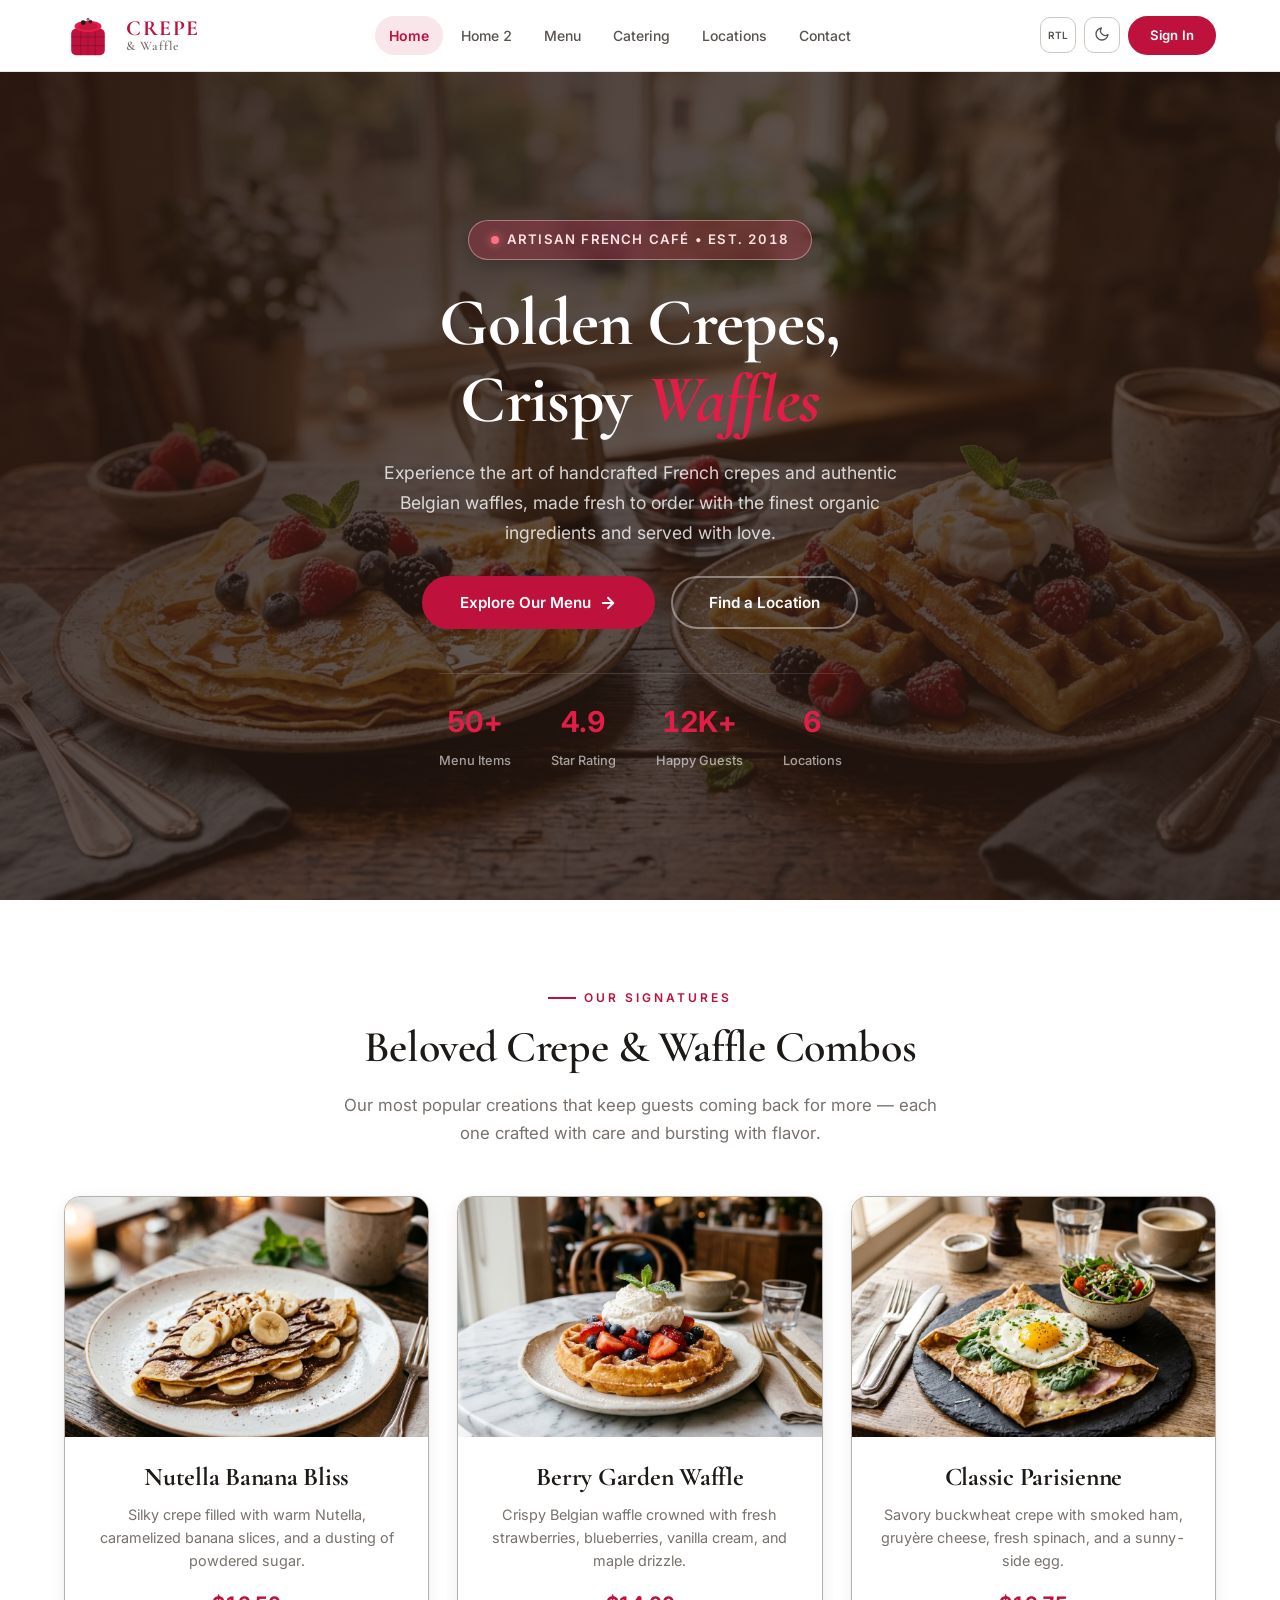
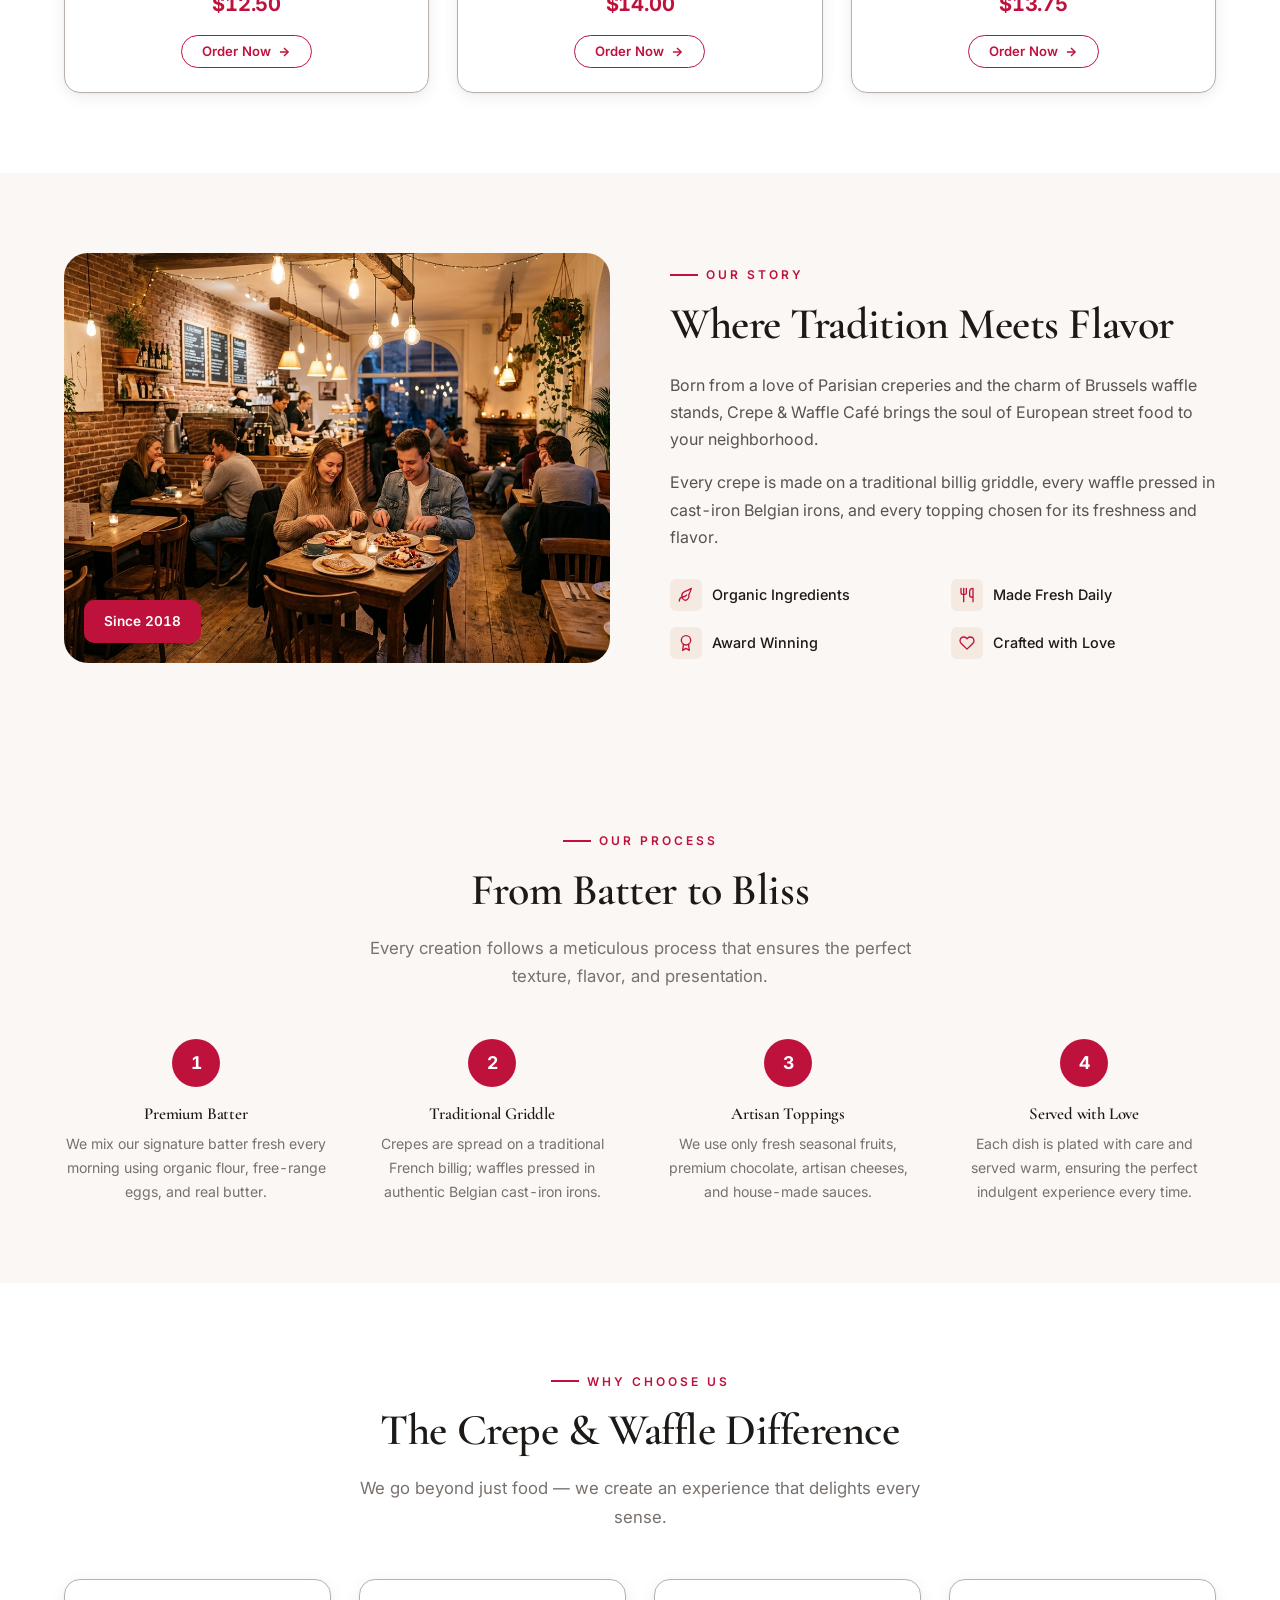
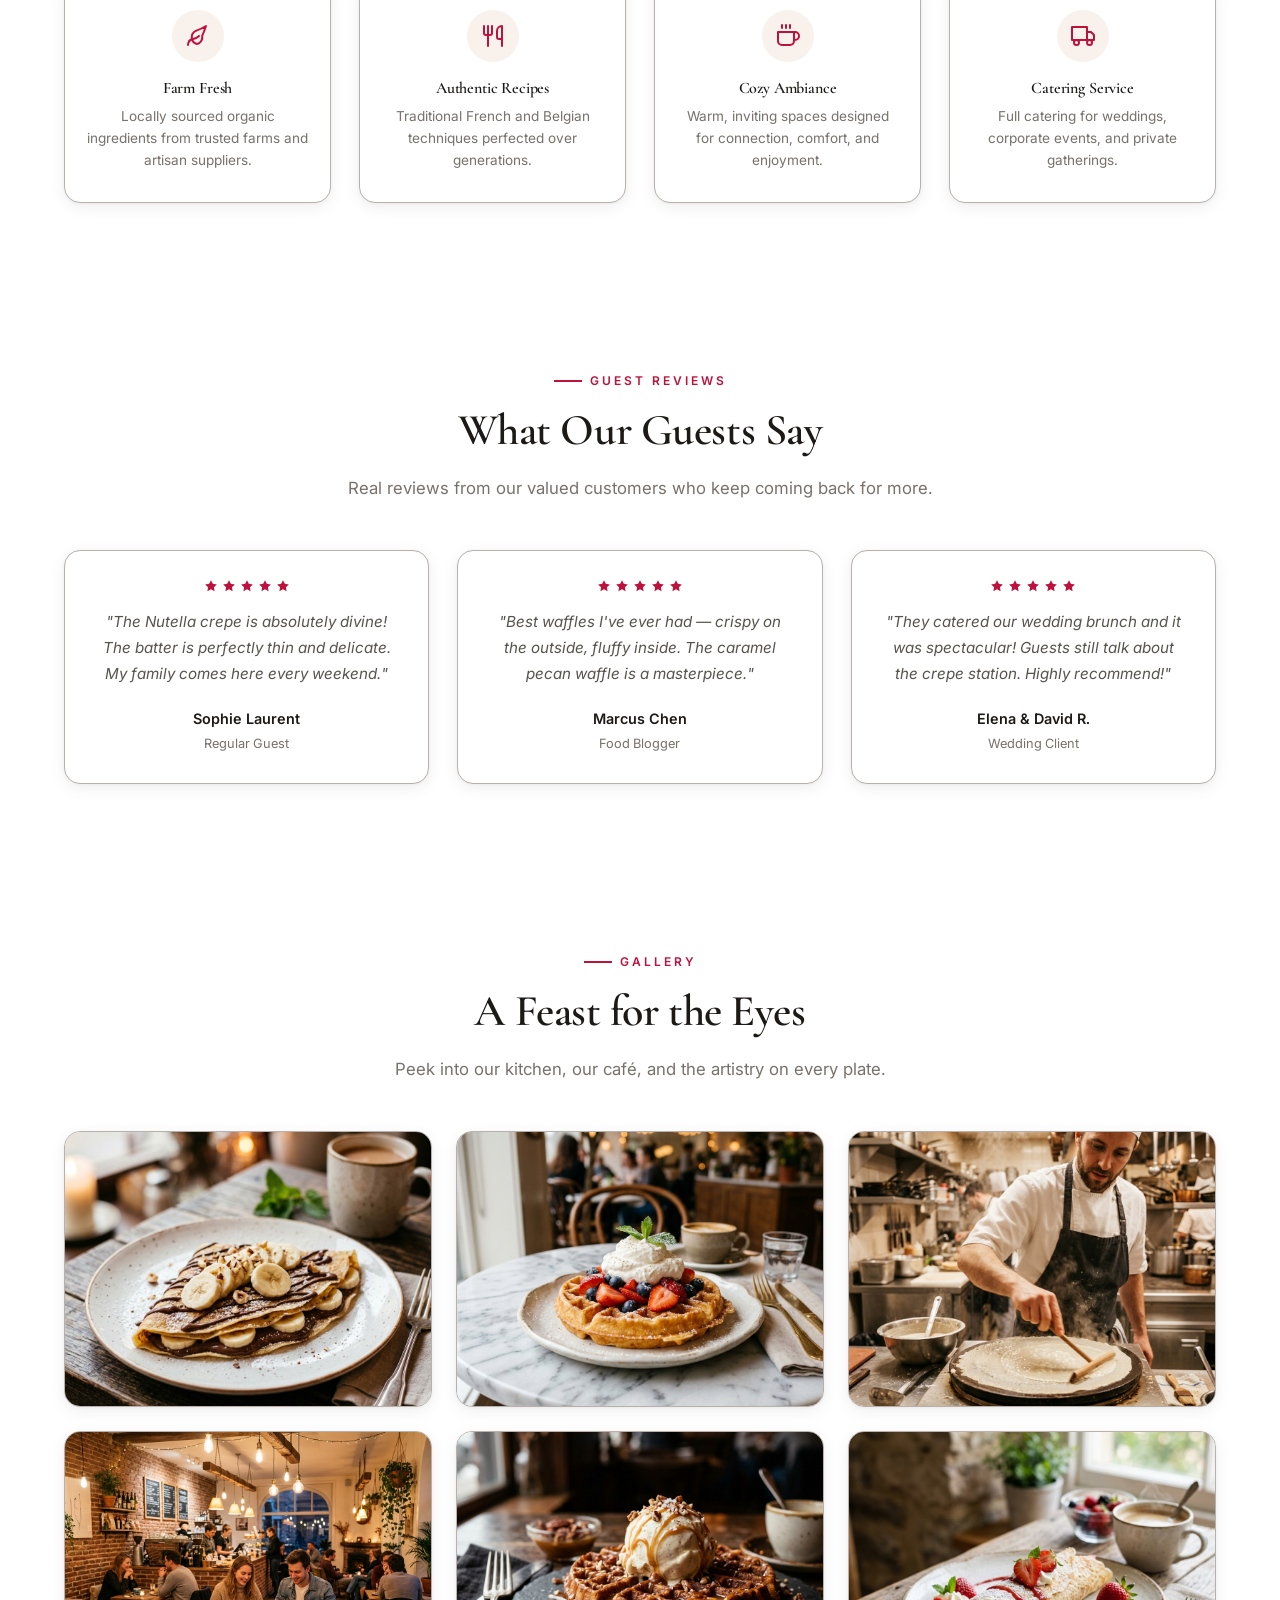
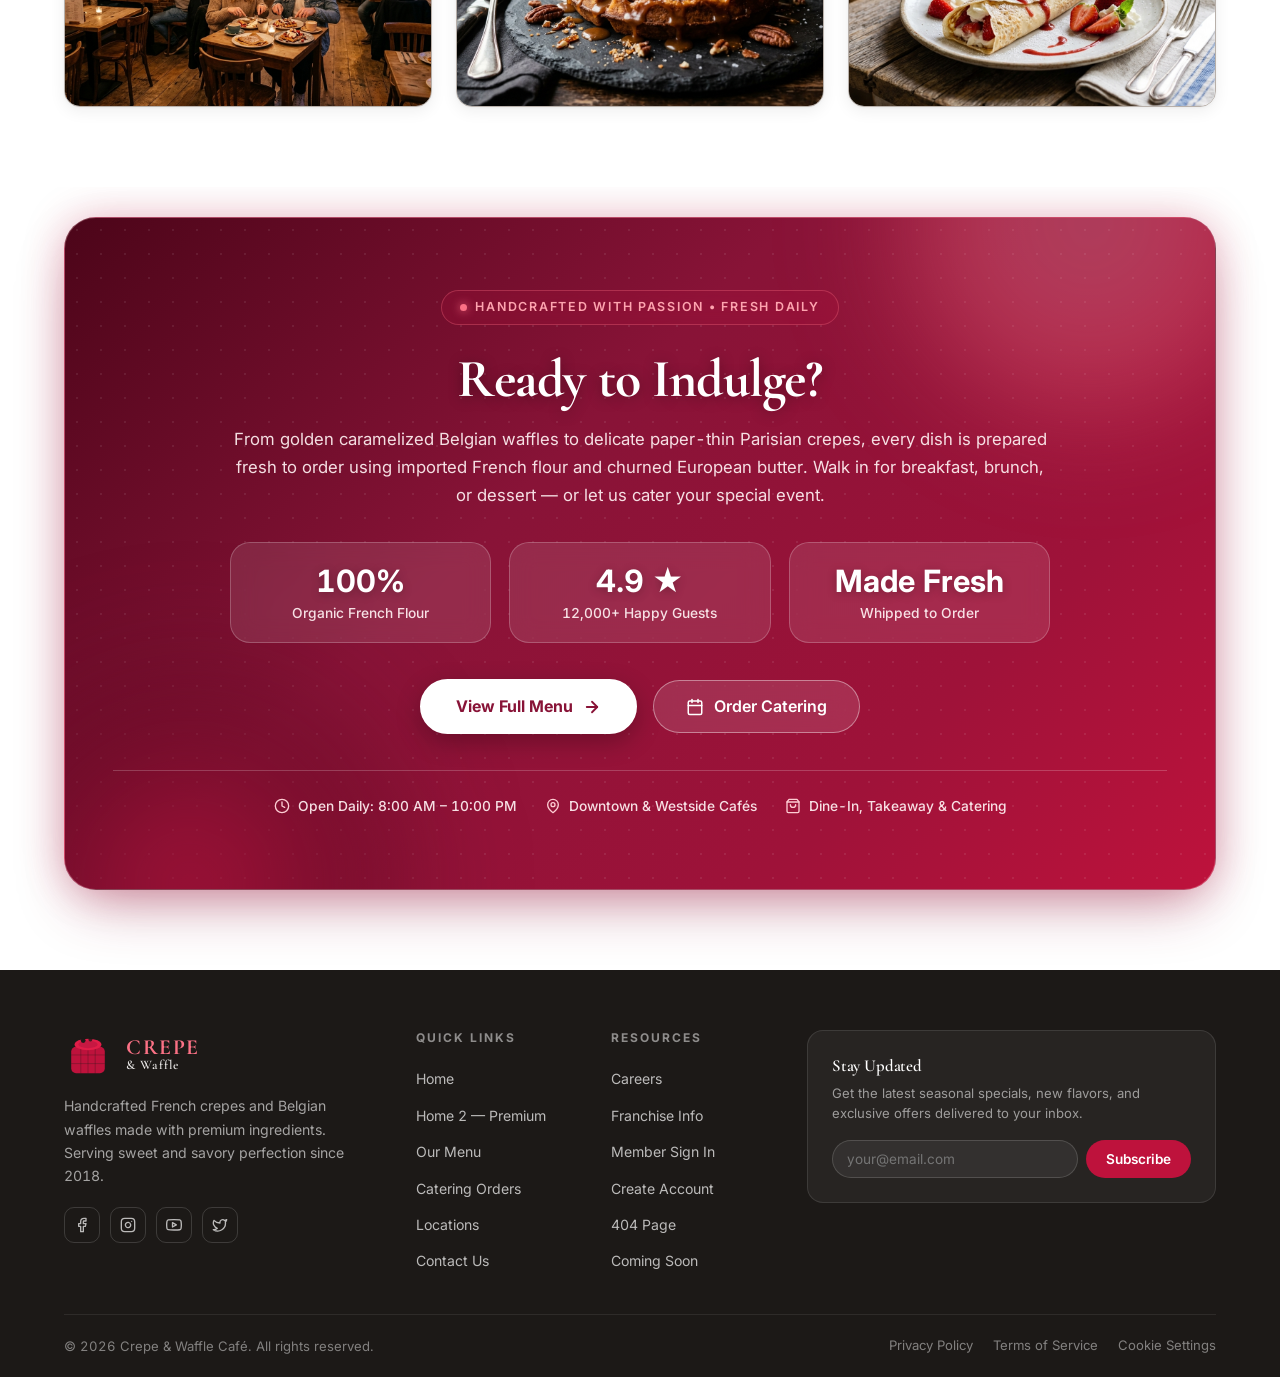
==== index.html @ ec60c017 "refactor: update brand spelling from crêpe to crepe and add carousel to home page" ====
<!DOCTYPE html>
<html lang="en">
<head>
    <meta charset="UTF-8">
    <meta name="viewport" content="width=device-width, initial-scale=1.0">
    <meta name="description" content="Crepe & Waffle Café — Artisan French crepes and Belgian waffles made with premium ingredients. Sweet and savory perfection in every bite.">
    <title>Crepe & Waffle Café — Artisan Crepes & Belgian Waffles</title>
    <link rel="icon" href="favicon.svg" type="image/svg+xml">
    <link rel="stylesheet" href="style.css">
    <script src="components.js" defer></script>
</head>
<body>
    <!-- Navbar -->
    <div id="navbar-placeholder"></div>

    <!-- ====== HERO SECTION ====== -->
    <section class="hero-section" id="hero-section">
        <div class="hero-bg">
            <img src="assets/images/hero-main.jpg" alt="Delicious crepes and waffles spread on a rustic table" loading="eager">
        </div>
        <div class="hero-overlay"></div>
        <div class="hero-content">
            <div class="hero-badge fade-up">
                <span class="hero-badge-dot"></span>
                <span>Artisan French Café • Est. 2018</span>
            </div>
            <h1 class="hero-title fade-up">
                Golden Crepes,<br>Crispy <span class="hero-title-accent">Waffles</span>
            </h1>
            <p class="hero-desc fade-up">
                Experience the art of handcrafted French crepes and authentic Belgian waffles, made fresh to order with the finest organic ingredients and served with love.
            </p>
            <div class="hero-ctas fade-up">
                <a href="menu.html" class="btn btn-primary btn-lg">
                    <span>Explore Our Menu</span>
                    <svg xmlns="http://www.w3.org/2000/svg" width="18" height="18" viewBox="0 0 24 24" fill="none" stroke="currentColor" stroke-width="2.5" stroke-linecap="round" stroke-linejoin="round"><line x1="5" y1="12" x2="19" y2="12"/><polyline points="12 5 19 12 12 19"/></svg>
                </a>
                <a href="locations.html" class="btn btn-secondary btn-lg">
                    <span>Find a Location</span>
                </a>
            </div>
            <div class="hero-stats fade-up">
                <div class="hero-stat">
                    <span class="hero-stat-num">50+</span>
                    <span class="hero-stat-label">Menu Items</span>
                </div>
                <div class="hero-stat">
                    <span class="hero-stat-num">4.9</span>
                    <span class="hero-stat-label">Star Rating</span>
                </div>
                <div class="hero-stat">
                    <span class="hero-stat-num">12K+</span>
                    <span class="hero-stat-label">Happy Guests</span>
                </div>
                <div class="hero-stat">
                    <span class="hero-stat-num">6</span>
                    <span class="hero-stat-label">Locations</span>
                </div>
            </div>
        </div>
    </section>

    <!-- ====== SIGNATURE COMBOS ====== -->
    <section class="combos-section" id="combos-section">
        <div class="container text-center">
            <span class="section-label fade-up">Our Signatures</span>
            <h2 class="section-title fade-up">Beloved Crepe & Waffle Combos</h2>
            <p class="section-desc fade-up">Our most popular creations that keep guests coming back for more — each one crafted with care and bursting with flavor.</p>
            <div class="combos-grid">
                <div class="combo-card fade-up">
                    <div class="combo-card-img">
                        <img src="assets/images/sweet-crepe-nutella.jpg" alt="Nutella banana crepe with chocolate drizzle" loading="lazy">
                    </div>
                    <div class="combo-card-body">
                        <h3 class="combo-card-title">Nutella Banana Bliss</h3>
                        <p class="combo-card-desc">Silky crepe filled with warm Nutella, caramelized banana slices, and a dusting of powdered sugar.</p>
                        <span class="combo-card-price">$12.50</span>
                        <a href="menu.html" class="combo-card-btn">
                            <span>Order Now</span>
                            <svg xmlns="http://www.w3.org/2000/svg" width="14" height="14" viewBox="0 0 24 24" fill="none" stroke="currentColor" stroke-width="2.5"><line x1="5" y1="12" x2="19" y2="12"></line><polyline points="12 5 19 12 12 19"></polyline></svg>
                        </a>
                    </div>
                </div>
                <div class="combo-card fade-up">
                    <div class="combo-card-img">
                        <img src="assets/images/belgian-waffle-berry.jpg" alt="Belgian waffle with fresh berries and whipped cream" loading="lazy">
                    </div>
                    <div class="combo-card-body">
                        <h3 class="combo-card-title">Berry Garden Waffle</h3>
                        <p class="combo-card-desc">Crispy Belgian waffle crowned with fresh strawberries, blueberries, vanilla cream, and maple drizzle.</p>
                        <span class="combo-card-price">$14.00</span>
                        <a href="menu.html" class="combo-card-btn">
                            <span>Order Now</span>
                            <svg xmlns="http://www.w3.org/2000/svg" width="14" height="14" viewBox="0 0 24 24" fill="none" stroke="currentColor" stroke-width="2.5"><line x1="5" y1="12" x2="19" y2="12"></line><polyline points="12 5 19 12 12 19"></polyline></svg>
                        </a>
                    </div>
                </div>
                <div class="combo-card fade-up">
                    <div class="combo-card-img">
                        <img src="assets/images/savory-crepe-ham.jpg" alt="Savory ham and cheese crepe with egg" loading="lazy">
                    </div>
                    <div class="combo-card-body">
                        <h3 class="combo-card-title">Classic Parisienne</h3>
                        <p class="combo-card-desc">Savory buckwheat crepe with smoked ham, gruyère cheese, fresh spinach, and a sunny-side egg.</p>
                        <span class="combo-card-price">$13.75</span>
                        <a href="menu.html" class="combo-card-btn">
                            <span>Order Now</span>
                            <svg xmlns="http://www.w3.org/2000/svg" width="14" height="14" viewBox="0 0 24 24" fill="none" stroke="currentColor" stroke-width="2.5"><line x1="5" y1="12" x2="19" y2="12"></line><polyline points="12 5 19 12 12 19"></polyline></svg>
                        </a>
                    </div>
                </div>
            </div>
        </div>
    </section>

    <!-- ====== OUR STORY ====== -->
    <section class="story-section" id="story-section">
        <div class="container">
            <div class="story-grid">
                <div class="story-img-wrap slide-left">
                    <img src="assets/images/cafe-interior.jpg" alt="Warm and cozy café interior with Edison bulb lighting" loading="lazy">
                    <div class="story-img-badge">Since 2018</div>
                </div>
                <div class="story-text slide-right">
                    <span class="section-label">Our Story</span>
                    <h2 class="section-title">Where Tradition Meets Flavor</h2>
                    <p>Born from a love of Parisian creperies and the charm of Brussels waffle stands, Crepe & Waffle Café brings the soul of European street food to your neighborhood.</p>
                    <p>Every crepe is made on a traditional billig griddle, every waffle pressed in cast-iron Belgian irons, and every topping chosen for its freshness and flavor.</p>
                    <div class="story-features">
                        <div class="story-feature">
                            <span class="story-feature-icon"><svg xmlns="http://www.w3.org/2000/svg" width="16" height="16" viewBox="0 0 24 24" fill="none" stroke="currentColor" stroke-width="2" stroke-linecap="round" stroke-linejoin="round"><path d="M11 20A7 7 0 0 1 9.8 6.9C15.5 4.9 20 2 20 2s-1.7 5.3-3.8 9.8A7 7 0 0 1 11 20z"/><path d="M2 21c0-3 1.85-5.36 5.08-6C9.5 14.52 12 13 13 12"/></svg></span>
                            <span>Organic Ingredients</span>
                        </div>
                        <div class="story-feature">
                            <span class="story-feature-icon"><svg xmlns="http://www.w3.org/2000/svg" width="16" height="16" viewBox="0 0 24 24" fill="none" stroke="currentColor" stroke-width="2" stroke-linecap="round" stroke-linejoin="round"><path d="M3 2v7c0 1.1.9 2 2 2h4a2 2 0 0 0 2-2V2"/><path d="M7 2v20"/><path d="M21 15V2v0a5 5 0 0 0-5 5v6c0 1.1.9 2 2 2h3Zm0 0v7"/></svg></span>
                            <span>Made Fresh Daily</span>
                        </div>
                        <div class="story-feature">
                            <span class="story-feature-icon"><svg xmlns="http://www.w3.org/2000/svg" width="16" height="16" viewBox="0 0 24 24" fill="none" stroke="currentColor" stroke-width="2" stroke-linecap="round" stroke-linejoin="round"><circle cx="12" cy="8" r="7"/><polyline points="8.21 13.89 7 23 12 20 17 23 15.79 13.88"/></svg></span>
                            <span>Award Winning</span>
                        </div>
                        <div class="story-feature">
                            <span class="story-feature-icon"><svg xmlns="http://www.w3.org/2000/svg" width="16" height="16" viewBox="0 0 24 24" fill="none" stroke="currentColor" stroke-width="2" stroke-linecap="round" stroke-linejoin="round"><path d="M20.84 4.61a5.5 5.5 0 0 0-7.78 0L12 5.67l-1.06-1.06a5.5 5.5 0 0 0-7.78 7.78l1.06 1.06L12 21.23l7.78-7.78 1.06-1.06a5.5 5.5 0 0 0 0-7.78z"/></svg></span>
                            <span>Crafted with Love</span>
                        </div>
                    </div>
                </div>
            </div>
        </div>
    </section>

    <!-- ====== HOW WE MAKE IT ====== -->
    <section class="process-section" id="process-section">
        <div class="container text-center">
            <span class="section-label fade-up">Our Process</span>
            <h2 class="section-title fade-up">From Batter to Bliss</h2>
            <p class="section-desc fade-up">Every creation follows a meticulous process that ensures the perfect texture, flavor, and presentation.</p>
            <div class="process-steps">
                <div class="process-step fade-up">
                    <div class="process-step-num">1</div>
                    <h4>Premium Batter</h4>
                    <p>We mix our signature batter fresh every morning using organic flour, free-range eggs, and real butter.</p>
                </div>
                <div class="process-step fade-up">
                    <div class="process-step-num">2</div>
                    <h4>Traditional Griddle</h4>
                    <p>Crepes are spread on a traditional French billig; waffles pressed in authentic Belgian cast-iron irons.</p>
                </div>
                <div class="process-step fade-up">
                    <div class="process-step-num">3</div>
                    <h4>Artisan Toppings</h4>
                    <p>We use only fresh seasonal fruits, premium chocolate, artisan cheeses, and house-made sauces.</p>
                </div>
                <div class="process-step fade-up">
                    <div class="process-step-num">4</div>
                    <h4>Served with Love</h4>
                    <p>Each dish is plated with care and served warm, ensuring the perfect indulgent experience every time.</p>
                </div>
            </div>
        </div>
    </section>

    <!-- ====== WHY CHOOSE US ====== -->
    <section class="why-section" id="why-section">
        <div class="container text-center">
            <span class="section-label fade-up">Why Choose Us</span>
            <h2 class="section-title fade-up">The Crepe & Waffle Difference</h2>
            <p class="section-desc fade-up">We go beyond just food — we create an experience that delights every sense.</p>
            <div class="why-grid">
                <div class="why-card fade-up">
                    <div class="why-icon"><svg xmlns="http://www.w3.org/2000/svg" width="24" height="24" viewBox="0 0 24 24" fill="none" stroke="currentColor" stroke-width="2" stroke-linecap="round" stroke-linejoin="round"><path d="M11 20A7 7 0 0 1 9.8 6.9C15.5 4.9 20 2 20 2s-1.7 5.3-3.8 9.8A7 7 0 0 1 11 20z"/><path d="M2 21c0-3 1.85-5.36 5.08-6C9.5 14.52 12 13 13 12"/></svg></div>
                    <h4>Farm Fresh</h4>
                    <p>Locally sourced organic ingredients from trusted farms and artisan suppliers.</p>
                </div>
                <div class="why-card fade-up">
                    <div class="why-icon"><svg xmlns="http://www.w3.org/2000/svg" width="24" height="24" viewBox="0 0 24 24" fill="none" stroke="currentColor" stroke-width="2" stroke-linecap="round" stroke-linejoin="round"><path d="M3 2v7c0 1.1.9 2 2 2h4a2 2 0 0 0 2-2V2"/><path d="M7 2v20"/><path d="M21 15V2v0a5 5 0 0 0-5 5v6c0 1.1.9 2 2 2h3Zm0 0v7"/></svg></div>
                    <h4>Authentic Recipes</h4>
                    <p>Traditional French and Belgian techniques perfected over generations.</p>
                </div>
                <div class="why-card fade-up">
                    <div class="why-icon"><svg xmlns="http://www.w3.org/2000/svg" width="24" height="24" viewBox="0 0 24 24" fill="none" stroke="currentColor" stroke-width="2" stroke-linecap="round" stroke-linejoin="round"><path d="M18 8h1a4 4 0 0 1 0 8h-1"/><path d="M2 8h16v9a4 4 0 0 1-4 4H6a4 4 0 0 1-4-4V8z"/><line x1="6" y1="1" x2="6" y2="4"/><line x1="10" y1="1" x2="10" y2="4"/><line x1="14" y1="1" x2="14" y2="4"/></svg></div>
                    <h4>Cozy Ambiance</h4>
                    <p>Warm, inviting spaces designed for connection, comfort, and enjoyment.</p>
                </div>
                <div class="why-card fade-up">
                    <div class="why-icon"><svg xmlns="http://www.w3.org/2000/svg" width="24" height="24" viewBox="0 0 24 24" fill="none" stroke="currentColor" stroke-width="2" stroke-linecap="round" stroke-linejoin="round"><rect x="1" y="3" width="15" height="13"/><polygon points="16 8 20 8 23 11 23 16 16 16 16 8"/><circle cx="5.5" cy="18.5" r="2.5"/><circle cx="18.5" cy="18.5" r="2.5"/></svg></div>
                    <h4>Catering Service</h4>
                    <p>Full catering for weddings, corporate events, and private gatherings.</p>
                </div>
            </div>
        </div>
    </section>

    <!-- ====== TESTIMONIALS ====== -->
    <section class="testimonials-section" id="testimonials-section">
        <div class="container text-center">
            <span class="section-label fade-up">Guest Reviews</span>
            <h2 class="section-title fade-up">What Our Guests Say</h2>
            <p class="section-desc fade-up">Real reviews from our valued customers who keep coming back for more.</p>
            <div class="testimonials-grid">
                <div class="testimonial-card fade-up">
                    <div class="testimonial-stars">
                        <svg xmlns="http://www.w3.org/2000/svg" width="14" height="14" viewBox="0 0 24 24" fill="currentColor" stroke="none"><polygon points="12 2 15.09 8.26 22 9.27 17 14.14 18.18 21.02 12 17.77 5.82 21.02 7 14.14 2 9.27 8.91 8.26 12 2"/></svg>
                        <svg xmlns="http://www.w3.org/2000/svg" width="14" height="14" viewBox="0 0 24 24" fill="currentColor" stroke="none"><polygon points="12 2 15.09 8.26 22 9.27 17 14.14 18.18 21.02 12 17.77 5.82 21.02 7 14.14 2 9.27 8.91 8.26 12 2"/></svg>
                        <svg xmlns="http://www.w3.org/2000/svg" width="14" height="14" viewBox="0 0 24 24" fill="currentColor" stroke="none"><polygon points="12 2 15.09 8.26 22 9.27 17 14.14 18.18 21.02 12 17.77 5.82 21.02 7 14.14 2 9.27 8.91 8.26 12 2"/></svg>
                        <svg xmlns="http://www.w3.org/2000/svg" width="14" height="14" viewBox="0 0 24 24" fill="currentColor" stroke="none"><polygon points="12 2 15.09 8.26 22 9.27 17 14.14 18.18 21.02 12 17.77 5.82 21.02 7 14.14 2 9.27 8.91 8.26 12 2"/></svg>
                        <svg xmlns="http://www.w3.org/2000/svg" width="14" height="14" viewBox="0 0 24 24" fill="currentColor" stroke="none"><polygon points="12 2 15.09 8.26 22 9.27 17 14.14 18.18 21.02 12 17.77 5.82 21.02 7 14.14 2 9.27 8.91 8.26 12 2"/></svg>
                    </div>
                    <p class="testimonial-text">"The Nutella crepe is absolutely divine! The batter is perfectly thin and delicate. My family comes here every weekend."</p>
                    <p class="testimonial-author">Sophie Laurent</p>
                    <p class="testimonial-role">Regular Guest</p>
                </div>
                <div class="testimonial-card fade-up">
                    <div class="testimonial-stars">
                        <svg xmlns="http://www.w3.org/2000/svg" width="14" height="14" viewBox="0 0 24 24" fill="currentColor" stroke="none"><polygon points="12 2 15.09 8.26 22 9.27 17 14.14 18.18 21.02 12 17.77 5.82 21.02 7 14.14 2 9.27 8.91 8.26 12 2"/></svg>
                        <svg xmlns="http://www.w3.org/2000/svg" width="14" height="14" viewBox="0 0 24 24" fill="currentColor" stroke="none"><polygon points="12 2 15.09 8.26 22 9.27 17 14.14 18.18 21.02 12 17.77 5.82 21.02 7 14.14 2 9.27 8.91 8.26 12 2"/></svg>
                        <svg xmlns="http://www.w3.org/2000/svg" width="14" height="14" viewBox="0 0 24 24" fill="currentColor" stroke="none"><polygon points="12 2 15.09 8.26 22 9.27 17 14.14 18.18 21.02 12 17.77 5.82 21.02 7 14.14 2 9.27 8.91 8.26 12 2"/></svg>
                        <svg xmlns="http://www.w3.org/2000/svg" width="14" height="14" viewBox="0 0 24 24" fill="currentColor" stroke="none"><polygon points="12 2 15.09 8.26 22 9.27 17 14.14 18.18 21.02 12 17.77 5.82 21.02 7 14.14 2 9.27 8.91 8.26 12 2"/></svg>
                        <svg xmlns="http://www.w3.org/2000/svg" width="14" height="14" viewBox="0 0 24 24" fill="currentColor" stroke="none"><polygon points="12 2 15.09 8.26 22 9.27 17 14.14 18.18 21.02 12 17.77 5.82 21.02 7 14.14 2 9.27 8.91 8.26 12 2"/></svg>
                    </div>
                    <p class="testimonial-text">"Best waffles I've ever had — crispy on the outside, fluffy inside. The caramel pecan waffle is a masterpiece."</p>
                    <p class="testimonial-author">Marcus Chen</p>
                    <p class="testimonial-role">Food Blogger</p>
                </div>
                <div class="testimonial-card fade-up">
                    <div class="testimonial-stars">
                        <svg xmlns="http://www.w3.org/2000/svg" width="14" height="14" viewBox="0 0 24 24" fill="currentColor" stroke="none"><polygon points="12 2 15.09 8.26 22 9.27 17 14.14 18.18 21.02 12 17.77 5.82 21.02 7 14.14 2 9.27 8.91 8.26 12 2"/></svg>
                        <svg xmlns="http://www.w3.org/2000/svg" width="14" height="14" viewBox="0 0 24 24" fill="currentColor" stroke="none"><polygon points="12 2 15.09 8.26 22 9.27 17 14.14 18.18 21.02 12 17.77 5.82 21.02 7 14.14 2 9.27 8.91 8.26 12 2"/></svg>
                        <svg xmlns="http://www.w3.org/2000/svg" width="14" height="14" viewBox="0 0 24 24" fill="currentColor" stroke="none"><polygon points="12 2 15.09 8.26 22 9.27 17 14.14 18.18 21.02 12 17.77 5.82 21.02 7 14.14 2 9.27 8.91 8.26 12 2"/></svg>
                        <svg xmlns="http://www.w3.org/2000/svg" width="14" height="14" viewBox="0 0 24 24" fill="currentColor" stroke="none"><polygon points="12 2 15.09 8.26 22 9.27 17 14.14 18.18 21.02 12 17.77 5.82 21.02 7 14.14 2 9.27 8.91 8.26 12 2"/></svg>
                        <svg xmlns="http://www.w3.org/2000/svg" width="14" height="14" viewBox="0 0 24 24" fill="currentColor" stroke="none"><polygon points="12 2 15.09 8.26 22 9.27 17 14.14 18.18 21.02 12 17.77 5.82 21.02 7 14.14 2 9.27 8.91 8.26 12 2"/></svg>
                    </div>
                    <p class="testimonial-text">"They catered our wedding brunch and it was spectacular! Guests still talk about the crepe station. Highly recommend!"</p>
                    <p class="testimonial-author">Elena & David R.</p>
                    <p class="testimonial-role">Wedding Client</p>
                </div>
            </div>
        </div>
    </section>

    <!-- ====== GALLERY ====== -->
    <section class="gallery-section" id="gallery-section">
        <div class="container text-center">
            <span class="section-label fade-up">Gallery</span>
            <h2 class="section-title fade-up">A Feast for the Eyes</h2>
            <p class="section-desc fade-up">Peek into our kitchen, our café, and the artistry on every plate.</p>
            <div class="gallery-grid">
                <div class="gallery-item fade-up"><img src="assets/images/sweet-crepe-nutella.jpg" alt="Nutella banana crepe" loading="lazy"></div>
                <div class="gallery-item fade-up"><img src="assets/images/belgian-waffle-berry.jpg" alt="Berry topped waffle" loading="lazy"></div>
                <div class="gallery-item fade-up"><img src="assets/images/chef-making-crepe.jpg" alt="Chef making crepe on griddle" loading="lazy"></div>
                <div class="gallery-item fade-up"><img src="assets/images/cafe-interior.jpg" alt="Cozy café interior" loading="lazy"></div>
                <div class="gallery-item fade-up"><img src="assets/images/waffle-caramel.jpg" alt="Caramel pecan waffle" loading="lazy"></div>
                <div class="gallery-item fade-up"><img src="assets/images/crepe-strawberry.jpg" alt="Strawberry cream crepe" loading="lazy"></div>
            </div>
        </div>
    </section>

    <!-- ====== CTA BANNER (RADIANT PARISIAN BERRY) ====== -->
    <section class="cta-banner cta-banner--berry" id="cta-banner">
        <div class="container">
            <div class="cta-card cta-card--berry fade-up">
                <div class="cta-card-berry-glow-top" aria-hidden="true"></div>
                <div class="cta-card-berry-glow-bottom" aria-hidden="true"></div>
                <div class="cta-badge cta-badge--berry">
                    <span class="cta-badge-dot cta-badge-dot--white"></span>
                    <span>Handcrafted With Passion • Fresh Daily</span>
                </div>
                <h2 class="cta-title cta-title--berry">Ready to Indulge?</h2>
                <p class="cta-desc cta-desc--berry">From golden caramelized Belgian waffles to delicate paper-thin Parisian crepes, every dish is prepared fresh to order using imported French flour and churned European butter. Walk in for breakfast, brunch, or dessert — or let us cater your special event.</p>
                <div class="cta-stats-row">
                    <div class="cta-stat-box">
                        <div class="cta-stat-value">100%</div>
                        <div class="cta-stat-caption">Organic French Flour</div>
                    </div>
                    <div class="cta-stat-box">
                        <div class="cta-stat-value">4.9 ★</div>
                        <div class="cta-stat-caption">12,000+ Happy Guests</div>
                    </div>
                    <div class="cta-stat-box">
                        <div class="cta-stat-value">Made Fresh</div>
                        <div class="cta-stat-caption">Whipped to Order</div>
                    </div>
                </div>
                <div class="cta-buttons">
                    <a href="menu.html" class="btn btn-cta-white">
                        <span>View Full Menu</span>
                        <svg xmlns="http://www.w3.org/2000/svg" width="18" height="18" viewBox="0 0 24 24" fill="none" stroke="currentColor" stroke-width="2.4" stroke-linecap="round" stroke-linejoin="round"><line x1="5" y1="12" x2="19" y2="12"></line><polyline points="12 5 19 12 12 19"></polyline></svg>
                    </a>
                    <a href="catering.html" class="btn btn-cta-glass">
                        <svg xmlns="http://www.w3.org/2000/svg" width="18" height="18" viewBox="0 0 24 24" fill="none" stroke="currentColor" stroke-width="2" stroke-linecap="round" stroke-linejoin="round"><rect x="3" y="4" width="18" height="18" rx="2" ry="2"></rect><line x1="16" y1="2" x2="16" y2="6"></line><line x1="8" y1="2" x2="8" y2="6"></line><line x1="3" y1="10" x2="21" y2="10"></line></svg>
                        <span>Order Catering</span>
                    </a>
                </div>
                <div class="cta-info-bar">
                    <div class="cta-info-item">
                        <svg xmlns="http://www.w3.org/2000/svg" width="16" height="16" viewBox="0 0 24 24" fill="none" stroke="currentColor" stroke-width="2" stroke-linecap="round" stroke-linejoin="round"><circle cx="12" cy="12" r="10"></circle><polyline points="12 6 12 12 16 14"></polyline></svg>
                        <span>Open Daily: 8:00 AM – 10:00 PM</span>
                    </div>
                    <div class="cta-info-item">
                        <svg xmlns="http://www.w3.org/2000/svg" width="16" height="16" viewBox="0 0 24 24" fill="none" stroke="currentColor" stroke-width="2" stroke-linecap="round" stroke-linejoin="round"><path d="M20 10c0 6-8 12-8 12s-8-6-8-12a8 8 0 0 1 16 0Z"></path><circle cx="12" cy="10" r="3"></circle></svg>
                        <span>Downtown & Westside Cafés</span>
                    </div>
                    <div class="cta-info-item">
                        <svg xmlns="http://www.w3.org/2000/svg" width="16" height="16" viewBox="0 0 24 24" fill="none" stroke="currentColor" stroke-width="2" stroke-linecap="round" stroke-linejoin="round"><path d="M6 2 3 6v14a2 2 0 0 0 2 2h14a2 2 0 0 0 2-2V6l-3-4Z"></path><line x1="3" y1="6" x2="21" y2="6"></line><path d="M16 10a4 4 0 0 1-8 0"></path></svg>
                        <span>Dine-In, Takeaway & Catering</span>
                    </div>
                </div>
            </div>
        </div>
    </section>

    <!-- Footer -->
    <div id="footer-placeholder"></div>
</body>
</html>
---- style.css ----
/* ======================================================================
   CREPE & WAFFLE CAFÉ — DESIGN SYSTEM & STYLES
   Color Palette: Primary #BE123C (Parisian Berry) | Secondary #1C1917 (Roasted Espresso)
   Typography: Cormorant Garamond (headings) + Inter (body)
   ====================================================================== */

/* ─── GOOGLE FONTS ─────────────────────────────────────── */
@import url('https://fonts.googleapis.com/css2?family=Cormorant+Garamond:ital,wght@0,400;0,500;0,600;0,700;1,400;1,600&family=Inter:wght@300;400;500;600;700&display=swap');

/* ─── CSS CUSTOM PROPERTIES (DESIGN TOKENS) ───────────── */
:root {
    /* Brand Colors (Rolled: Parisian Berry & Roasted Espresso) */
    --primary: #BE123C;
    --primary-light: #E11D48;
    --primary-dark: #9F1239;
    --secondary: #1C1917;
    --secondary-light: #292524;
    --secondary-dark: #0C0A09;

    /* Neutral tones */
    --cream: #FFF5F5;
    --cream-dark: #FFE4E6;
    --warm-gray: #78716C;
    --warm-gray-light: #A8A29E;
    --text-primary: #1C1917;
    --text-secondary: #57534E;
    --text-muted: #78716C;

    /* Background */
    --bg-main: #FFFFFF;
    --bg-card: #FFFFFF;
    --bg-section-alt: #FAF7F5;
    --bg-overlay: rgba(28, 25, 23, 0.72);
    --bg-glass: rgba(255, 255, 255, 0.88);

    /* Borders & Shadows */
    --border-color: #CDC7C3;
    --border-card: #B8B0AA;
    --border-light: #E7E5E4;
    --shadow-sm: 0 1px 3px rgba(28, 25, 23, 0.05);
    --shadow-md: 0 6px 18px rgba(28, 25, 23, 0.08);
    --shadow-lg: 0 14px 34px rgba(28, 25, 23, 0.11);
    --shadow-xl: 0 22px 50px rgba(28, 25, 23, 0.14);
    --shadow-card: 0 4px 16px rgba(28, 25, 23, 0.07), 0 1px 3px rgba(28, 25, 23, 0.04);
    --shadow-card-hover: 0 12px 30px rgba(28, 25, 23, 0.12), 0 4px 8px rgba(28, 25, 23, 0.06);
    --shadow-primary: 0 8px 24px rgba(190, 18, 60, 0.28);

    /* Typography */
    --font-heading: 'Cormorant Garamond', Georgia, serif;
    --font-body: 'Inter', -apple-system, BlinkMacSystemFont, 'Segoe UI', Roboto, sans-serif;
    --font-number: 'Inter', -apple-system, BlinkMacSystemFont, 'Segoe UI', Roboto, sans-serif;

    /* Sizing */
    --header-height: 72px;
    --container-max: 1200px;
    --container-narrow: 960px;
    --radius-sm: 6px;
    --radius-md: 10px;
    --radius-lg: 16px;
    --radius-xl: 24px;
    --radius-full: 9999px;

    /* Transitions */
    --ease: cubic-bezier(0.4, 0, 0.2, 1);
    --transition-fast: 0.2s var(--ease);
    --transition-base: 0.3s var(--ease);
    --transition-slow: 0.5s var(--ease);

    /* Spacing */
    --section-pad-y: 80px;
    --section-pad-x: 24px;
}

/* ─── DARK MODE TOKENS ─────────────────────────────────── */
html.dark {
    color-scheme: dark;
    --bg-main: #0C0A09;
    --bg-card: #1C1917;
    --bg-section-alt: #171412;
    --bg-glass: rgba(28, 25, 23, 0.92);
    --bg-overlay: rgba(0, 0, 0, 0.8);
    --text-primary: #FAFAF9;
    --text-secondary: #D6D3D1;
    --text-muted: #A8A29E;
    --border-color: rgba(255, 255, 255, 0.18);
    --border-card: rgba(255, 255, 255, 0.22);
    --border-light: rgba(255, 255, 255, 0.10);
    --cream: #1C1917;
    --cream-dark: #171412;
    --shadow-sm: 0 2px 8px rgba(0, 0, 0, 0.4);
    --shadow-md: 0 6px 20px rgba(0, 0, 0, 0.45);
    --shadow-lg: 0 14px 34px rgba(0, 0, 0, 0.5);
    --shadow-xl: 0 22px 50px rgba(0, 0, 0, 0.55);
    --shadow-card: 0 4px 18px rgba(0, 0, 0, 0.45);
    --shadow-card-hover: 0 12px 32px rgba(0, 0, 0, 0.6);
    --shadow-primary: 0 8px 24px rgba(190, 18, 60, 0.3);
    --primary-light: #FB7185;
}

/* ─── RESET & BASE ─────────────────────────────────────── */
*, *::before, *::after { box-sizing: border-box; margin: 0; padding: 0; }

html {
    scroll-behavior: smooth;
    -webkit-text-size-adjust: 100%;
    font-size: 16px;
}

body {
    font-family: var(--font-body);
    font-variant-numeric: lining-nums tabular-nums;
    font-weight: 400;
    color: var(--text-primary);
    background: var(--bg-main);
    line-height: 1.65;
    overflow-x: hidden;
    -webkit-font-smoothing: antialiased;
    -moz-osx-font-smoothing: grayscale;
    min-height: 100vh;
}

body.nav-open { overflow: hidden; }

img { max-width: 100%; height: auto; display: block; }
a { text-decoration: none; color: inherit; transition: color var(--transition-fast); }
ul, ol { list-style: none; }
button { cursor: pointer; border: none; background: none; font-family: inherit; }
input, textarea, select { font-family: inherit; font-size: inherit; }

/* RTL support */
[dir="rtl"] { direction: rtl; text-align: right; }
[dir="rtl"] input,
[dir="rtl"] select,
[dir="rtl"] textarea {
    text-align: right;
    direction: rtl;
}
[dir="rtl"] input[type="tel"],
[dir="rtl"] .form-input[type="tel"] {
    text-align: right !important;
    direction: rtl !important;
}
[dir="rtl"] input::placeholder,
[dir="rtl"] textarea::placeholder,
[dir="rtl"] input[type="tel"]::placeholder,
[dir="rtl"] .form-input[type="tel"]::placeholder {
    text-align: right !important;
    direction: rtl !important;
}

/* ─── TYPOGRAPHY ───────────────────────────────────────── */
h1, h2, h3, h4, h5, h6 {
    font-family: var(--font-heading);
    font-weight: 600;
    color: var(--text-primary);
    line-height: 1.25;
    letter-spacing: -0.01em;
}

h1 { font-size: clamp(2.4rem, 5.5vw, 3.8rem); font-weight: 700; }
h2 { font-size: clamp(1.85rem, 3.8vw, 2.75rem); font-weight: 600; }
h3 { font-size: clamp(1.4rem, 2.8vw, 1.9rem); font-weight: 600; }
h4 { font-size: clamp(1.15rem, 2.2vw, 1.45rem); font-weight: 600; }
h5 { font-size: 1.15rem; font-weight: 600; }
h6 { font-size: 1rem; font-weight: 600; }

p {
    font-family: var(--font-body);
    font-weight: 400;
    color: var(--text-secondary);
    line-height: 1.7;
    font-size: 1rem;
}

.section-label {
    font-family: var(--font-body);
    font-size: 0.75rem;
    font-weight: 600;
    text-transform: uppercase;
    letter-spacing: 3px;
    color: var(--primary);
    display: inline-flex;
    align-items: center;
    gap: 8px;
    margin-bottom: 12px;
}

.section-label::before {
    content: '';
    width: 28px;
    height: 2px;
    background: var(--primary);
    display: inline-block;
}

html.dark .section-label {
    color: #FB7185;
}
html.dark .section-label::before {
    background: #FB7185;
}

.section-title {
    margin-bottom: 16px;
}

.section-desc {
    max-width: 600px;
    margin: 0 auto 40px;
    font-size: 1.05rem;
    color: var(--text-muted);
}

.text-center { text-align: center; }

/* ─── CONTAINER ────────────────────────────────────────── */
.container {
    width: 100%;
    max-width: var(--container-max);
    margin: 0 auto;
    padding: 0 var(--section-pad-x);
}

.container-narrow {
    max-width: var(--container-narrow);
}

/* ─── BUTTONS ──────────────────────────────────────────── */
.btn {
    display: inline-flex;
    align-items: center;
    justify-content: center;
    gap: 8px;
    font-family: var(--font-body);
    font-weight: 600;
    font-size: 0.9rem;
    border-radius: var(--radius-full);
    padding: 12px 28px;
    transition: all var(--transition-base);
    cursor: pointer;
    white-space: nowrap;
    text-align: center;
    border: 2px solid transparent;
    line-height: 1.4;
}

.btn-primary {
    background: var(--primary);
    color: #fff;
    border-color: var(--primary);
}
.btn-primary:hover {
    background: var(--primary-dark);
    border-color: var(--primary-dark);
    box-shadow: var(--shadow-primary);
    transform: translateY(-2px);
}

.btn-secondary {
    background: transparent;
    color: var(--secondary);
    border-color: var(--secondary);
}
.btn-secondary:hover {
    background: var(--secondary);
    color: #fff;
    transform: translateY(-2px);
}

html.dark .btn-secondary {
    color: var(--text-primary);
    border-color: var(--border-color);
}
html.dark .btn-secondary:hover {
    background: var(--primary);
    border-color: var(--primary);
    color: #fff;
}

.btn-sm { padding: 8px 20px; font-size: 0.825rem; }
.btn-lg { padding: 14px 36px; font-size: 0.95rem; }
.w-full { width: 100%; }

/* ─── NAVBAR ──────────────────────────────────────────── */
.navbar {
    position: fixed;
    top: 0;
    left: 0;
    right: 0;
    z-index: 1000;
    height: var(--header-height);
    background: var(--bg-glass);
    backdrop-filter: blur(16px);
    -webkit-backdrop-filter: blur(16px);
    border-bottom: 1px solid var(--border-light);
    transition: all var(--transition-base);
}

.navbar.scrolled {
    box-shadow: var(--shadow-md);
    background: var(--bg-glass);
}

.nav-inner {
    max-width: var(--container-max);
    margin: 0 auto;
    padding: 0 var(--section-pad-x);
    height: 100%;
    display: flex;
    align-items: center;
    justify-content: space-between;
    gap: 24px;
}

/* Logo */
.nav-logo {
    display: flex;
    align-items: center;
    gap: 14px;
    text-decoration: none;
    flex-shrink: 0;
}
.nav-logo svg {
    width: 48px;
    height: 48px;
    flex-shrink: 0;
    transition: transform var(--transition-fast);
}
.nav-logo:hover svg {
    transform: scale(1.05);
}
.nav-logo-text {
    display: flex;
    flex-direction: column;
    line-height: 1.05;
}
.brand-top {
    font-family: var(--font-heading);
    font-weight: 700;
    font-size: 1.35rem;
    color: var(--primary);
    letter-spacing: 1.5px;
    transition: color var(--transition-fast);
}
.brand-bottom {
    font-family: var(--font-heading);
    font-weight: 600;
    font-size: 0.82rem;
    color: var(--text-muted);
    letter-spacing: 1px;
    transition: color var(--transition-fast);
}

html.dark .brand-top {
    color: #FB7185;
}
html.dark .brand-bottom {
    color: #E7E5E4;
}

.footer-brand .brand-top {
    color: #FB7185;
}
.footer-brand .brand-bottom {
    color: #E7E5E4;
}

/* Desktop Nav Links */
.nav-links {
    display: flex;
    align-items: center;
    gap: 4px;
}
.nav-link {
    font-size: 0.875rem;
    font-weight: 500;
    color: var(--text-secondary);
    padding: 8px 14px;
    border-radius: var(--radius-full);
    transition: all var(--transition-fast);
    position: relative;
}
.nav-link:hover {
    color: var(--primary);
    background: rgba(190, 18, 60, 0.08);
}
.nav-link.active {
    color: var(--primary);
    background: rgba(190, 18, 60, 0.1);
    font-weight: 600;
}

html.dark .nav-link:hover {
    color: #FAFAF9;
    background: rgba(255, 255, 255, 0.08);
}
html.dark .nav-link.active {
    color: #FFFFFF;
    background: rgba(225, 29, 72, 0.35);
    border: 1px solid rgba(251, 113, 133, 0.5);
    box-shadow: 0 2px 10px rgba(190, 18, 60, 0.3);
    font-weight: 600;
}

/* Nav Actions */
.nav-actions {
    display: flex;
    align-items: center;
    gap: 8px;
}

.nav-icon-btn {
    width: 36px;
    height: 36px;
    display: inline-flex;
    align-items: center;
    justify-content: center;
    border-radius: var(--radius-md);
    color: var(--text-secondary);
    transition: all var(--transition-fast);
    border: 1px solid var(--border-color);
    background: var(--bg-card);
    flex-shrink: 0;
}
.nav-icon-btn:hover {
    color: var(--primary);
    border-color: var(--primary);
    background: rgba(193, 123, 62, 0.06);
}

/* Mobile Menu Button */
.mobile-menu-btn {
    display: none;
    width: 36px;
    height: 36px;
    align-items: center;
    justify-content: center;
    border-radius: var(--radius-md);
    color: var(--text-primary);
    border: 1px solid var(--border-color);
    background: var(--bg-card);
}

/* Mobile Menu */
.mobile-backdrop {
    display: none;
    position: fixed;
    inset: 0;
    background: rgba(0, 0, 0, 0.4);
    z-index: 998;
    opacity: 0;
    transition: opacity var(--transition-base);
}
.mobile-backdrop.open {
    display: block;
    opacity: 1;
}

.mobile-menu {
    display: none;
    position: fixed;
    top: var(--header-height);
    left: 0;
    right: 0;
    background: var(--bg-card);
    z-index: 999;
    padding: 16px 20px 24px;
    border-bottom: 1px solid var(--border-color);
    transform: translateY(-10px);
    opacity: 0;
    transition: all var(--transition-base);
    box-shadow: var(--shadow-lg);
    max-height: calc(100vh - var(--header-height));
    overflow-y: auto;
}
.mobile-menu.open {
    display: block;
    transform: translateY(0);
    opacity: 1;
}

.mob-link {
    display: block;
    padding: 12px 16px;
    font-size: 0.95rem;
    font-weight: 500;
    color: var(--text-secondary);
    border-radius: var(--radius-md);
    transition: all var(--transition-fast);
}
.mob-link:hover {
    color: var(--primary);
    background: rgba(190, 18, 60, 0.08);
}
.mob-link.active {
    color: var(--primary);
    background: rgba(190, 18, 60, 0.1);
    font-weight: 600;
}

html.dark .mob-link:hover {
    color: #FAFAF9;
    background: rgba(255, 255, 255, 0.08);
}
html.dark .mob-link.active {
    color: #FFFFFF;
    background: rgba(225, 29, 72, 0.35);
    font-weight: 600;
}

.mob-actions {
    padding: 12px 0;
    border-top: 1px solid var(--border-color);
    margin-top: 8px;
}
.mob-toggles {
    display: flex;
    gap: 8px;
    padding-top: 12px;
}

.navbar-spacer { height: var(--header-height); }

/* ─── HERO SECTION (HOME 1 — CLASSIC) ─────────────────── */
.hero-section {
    position: relative;
    min-height: calc(100vh - var(--header-height));
    display: flex;
    align-items: center;
    overflow: hidden;
    background: var(--secondary);
    padding: 80px 0 60px;
}

.hero-bg {
    position: absolute;
    inset: 0;
    z-index: 1;
}

.hero-bg img {
    width: 100%;
    height: 100%;
    object-fit: cover;
    opacity: 0.55;
}

.hero-overlay {
    position: absolute;
    inset: 0;
    background: linear-gradient(135deg, rgba(44, 24, 16, 0.85) 0%, rgba(44, 24, 16, 0.5) 50%, rgba(44, 24, 16, 0.7) 100%);
    z-index: 2;
}

.hero-content {
    position: relative;
    z-index: 3;
    width: 100%;
    max-width: var(--container-max);
    margin: 0 auto;
    padding: 0 var(--section-pad-x);
    display: flex;
    flex-direction: column;
    align-items: center;
    text-align: center;
}

.hero-badge {
    display: inline-flex;
    align-items: center;
    gap: 8px;
    padding: 8px 22px;
    border-radius: var(--radius-full);
    background: rgba(225, 29, 72, 0.22);
    border: 1px solid rgba(254, 205, 211, 0.45);
    color: #FFE4E6;
    font-size: 0.825rem;
    font-weight: 600;
    letter-spacing: 1.2px;
    text-transform: uppercase;
    margin-bottom: 24px;
    backdrop-filter: blur(12px);
    -webkit-backdrop-filter: blur(12px);
    box-shadow: 0 4px 20px rgba(0, 0, 0, 0.3);
}

.hero-badge-dot {
    width: 8px;
    height: 8px;
    border-radius: 50%;
    background: #FB7185;
    box-shadow: 0 0 10px rgba(251, 113, 133, 0.9);
    animation: pulse-dot 2s infinite;
}

@keyframes pulse-dot {
    0%, 100% { opacity: 1; transform: scale(1); }
    50% { opacity: 0.5; transform: scale(0.8); }
}

.hero-title {
    color: #fff;
    font-size: clamp(2.4rem, 6vw, 4.2rem);
    font-weight: 700;
    line-height: 1.15;
    margin-bottom: 20px;
    max-width: 800px;
}

.hero-title-accent {
    color: var(--primary-light);
    font-style: italic;
}

.hero-desc {
    color: rgba(255, 255, 255, 0.8);
    font-size: 1.1rem;
    max-width: 560px;
    margin-bottom: 28px;
    line-height: 1.7;
    font-weight: 400;
}

.hero-ctas {
    display: flex;
    align-items: center;
    justify-content: center;
    gap: 16px;
    flex-wrap: wrap;
}

.hero-ctas .btn-primary {
    background: var(--primary);
    color: #fff;
}
.hero-ctas .btn-secondary {
    border-color: rgba(255, 255, 255, 0.4);
    color: #fff;
}
.hero-ctas .btn-secondary:hover {
    background: rgba(255, 255, 255, 0.12);
    border-color: rgba(255, 255, 255, 0.6);
    color: #fff;
}

.hero-stats {
    display: flex;
    align-items: center;
    justify-content: center;
    gap: 40px;
    margin-top: 44px;
    padding-top: 24px;
    border-top: 1px solid rgba(255, 255, 255, 0.12);
}

.hero-stat {
    text-align: center;
}

.hero-stat-num {
    font-family: var(--font-number);
    font-size: 1.8rem;
    font-weight: 700;
    color: var(--primary-light);
    display: block;
    font-variant-numeric: lining-nums tabular-nums;
    letter-spacing: -0.02em;
}

.hero-stat-label {
    font-size: 0.8rem;
    color: rgba(255, 255, 255, 0.6);
    margin-top: 4px;
    font-weight: 500;
}

/* ─── SIGNATURE COMBOS SECTION ─────────────────────────── */
.combos-section {
    padding: var(--section-pad-y) 0;
    background: var(--bg-main);
}

.combos-grid {
    display: grid;
    grid-template-columns: repeat(3, 1fr);
    gap: 28px;
    margin-top: 48px;
}

.combo-card {
    background: var(--bg-card);
    border-radius: var(--radius-lg);
    border: 1.5px solid var(--border-card);
    box-shadow: var(--shadow-card);
    overflow: hidden;
    transition: all var(--transition-base);
}

.combo-card:hover {
    transform: translateY(-6px);
    box-shadow: var(--shadow-card-hover);
    border-color: var(--primary);
}

.combo-card-img {
    width: 100%;
    height: 240px;
    overflow: hidden;
}

.combo-card-img img {
    width: 100%;
    height: 100%;
    object-fit: cover;
    transition: transform var(--transition-slow);
}

.combo-card:hover .combo-card-img img {
    transform: scale(1.06);
}

.combo-card-body {
    padding: 24px;
    text-align: center;
}

.combo-card-title {
    font-size: 1.6rem;
    font-weight: 700;
    margin-bottom: 10px;
    line-height: 1.25;
}

.combo-card-desc {
    font-size: 0.9rem;
    color: var(--text-muted);
    margin-bottom: 16px;
    line-height: 1.6;
}

.combo-card-price {
    font-family: var(--font-number);
    font-size: 1.25rem;
    font-weight: 700;
    color: var(--primary);
    font-variant-numeric: lining-nums tabular-nums;
    letter-spacing: -0.01em;
    display: block;
    margin-bottom: 14px;
}

html.dark .combo-card-price {
    color: #FB7185;
}

.combo-card-btn {
    display: inline-flex;
    align-items: center;
    justify-content: center;
    gap: 6px;
    font-size: 0.82rem;
    font-weight: 600;
    color: var(--primary);
    background: transparent;
    border: 1.5px solid var(--primary);
    padding: 7px 20px;
    border-radius: 999px;
    transition: all var(--transition-base);
    text-decoration: none;
    line-height: 1.3;
}

html.dark .combo-card-btn {
    color: #FDA4AF;
    border-color: rgba(251, 113, 133, 0.45);
    background: transparent;
}

.combo-card-btn svg {
    flex-shrink: 0;
    color: inherit;
    transition: transform 0.25s ease, color 0.25s ease;
}

.combo-card-btn:hover {
    background: var(--primary) !important;
    border-color: var(--primary) !important;
    color: #ffffff !important;
    transform: translateY(-2px);
    box-shadow: 0 4px 14px rgba(190, 18, 60, 0.4);
}

html.dark .combo-card-btn:hover {
    background: #BE123C !important;
    border-color: #BE123C !important;
    color: #ffffff !important;
    box-shadow: 0 4px 16px rgba(190, 18, 60, 0.5);
}

.combo-card-btn:hover svg {
    transform: translateX(4px);
    color: #ffffff !important;
}

[dir="rtl"] .combo-card-btn:hover svg {
    transform: translateX(-4px) scaleX(-1);
}

/* ─── ABOUT / STORY SECTION ────────────────────────────── */
.story-section {
    padding: var(--section-pad-y) 0;
    background: var(--bg-section-alt);
}

.story-grid {
    display: grid;
    grid-template-columns: 1fr 1fr;
    gap: 60px;
    align-items: center;
}

.story-img-wrap {
    position: relative;
    border-radius: var(--radius-xl);
    overflow: hidden;
    aspect-ratio: 4/3;
}

.story-img-wrap img {
    width: 100%;
    height: 100%;
    object-fit: cover;
}

.story-img-badge {
    position: absolute;
    bottom: 20px;
    left: 20px;
    background: var(--primary);
    color: #fff;
    padding: 10px 20px;
    border-radius: var(--radius-md);
    font-weight: 600;
    font-size: 0.85rem;
}

[dir="rtl"] .story-img-badge {
    left: auto;
    right: 20px;
}

.story-text h2 { margin-bottom: 20px; }

.story-text p {
    margin-bottom: 16px;
    font-size: 1rem;
}

.story-features {
    display: grid;
    grid-template-columns: 1fr 1fr;
    gap: 16px;
    margin-top: 28px;
}

.story-feature {
    display: flex;
    align-items: center;
    gap: 10px;
    font-size: 0.9rem;
    font-weight: 500;
    color: var(--text-primary);
}

.story-feature-icon {
    width: 32px;
    height: 32px;
    display: flex;
    align-items: center;
    justify-content: center;
    border-radius: var(--radius-sm);
    background: rgba(193, 123, 62, 0.1);
    color: var(--primary);
    flex-shrink: 0;
}

/* ─── CATEGORY TABS (MENU PAGE) ────────────────────────── */
.menu-section {
    padding: var(--section-pad-y) 0;
    background: var(--bg-main);
}

.menu-tabs {
    display: flex;
    justify-content: center;
    gap: 8px;
    margin-bottom: 48px;
    flex-wrap: wrap;
}

.menu-tab {
    padding: 10px 24px;
    font-size: 0.875rem;
    font-weight: 600;
    color: var(--text-secondary);
    border-radius: var(--radius-full);
    border: 1px solid var(--border-color);
    background: var(--bg-card);
    cursor: pointer;
    transition: all var(--transition-fast);
}

.menu-tab:hover,
.menu-tab.active {
    background: var(--primary);
    color: #fff;
    border-color: var(--primary);
}

.menu-grid {
    display: grid;
    grid-template-columns: repeat(3, 1fr);
    gap: 28px;
}

.menu-card {
    background: var(--bg-card);
    border-radius: var(--radius-lg);
    border: 1.5px solid var(--border-card);
    box-shadow: var(--shadow-card);
    overflow: hidden;
    transition: all var(--transition-base);
}

.menu-card:hover {
    transform: translateY(-4px);
    box-shadow: var(--shadow-card-hover);
    border-color: var(--primary);
}

.menu-card-img {
    width: 100%;
    height: 220px;
    overflow: hidden;
}

.menu-card-img img {
    width: 100%;
    height: 100%;
    object-fit: cover;
    transition: transform var(--transition-slow);
}

.menu-card:hover .menu-card-img img {
    transform: scale(1.05);
}

.menu-card-body {
    padding: 20px;
}

.menu-card-cat {
    font-size: 0.7rem;
    font-weight: 600;
    text-transform: uppercase;
    letter-spacing: 1.5px;
    color: var(--primary);
    margin-bottom: 6px;
}

.menu-card-title {
    font-size: 1.35rem;
    font-weight: 700;
    margin-bottom: 8px;
    line-height: 1.25;
}

.menu-card-desc {
    font-size: 0.85rem;
    color: var(--text-muted);
    margin-bottom: 14px;
    line-height: 1.6;
}

.menu-card-footer {
    display: flex;
    align-items: center;
    justify-content: space-between;
}

.menu-card-price {
    font-family: var(--font-number);
    font-size: 1.15rem;
    font-weight: 700;
    color: var(--primary);
    font-variant-numeric: lining-nums tabular-nums;
    letter-spacing: -0.01em;
}

html.dark .menu-card-price {
    color: #FB7185;
}

.menu-card-order {
    font-size: 0.82rem;
    font-weight: 600;
    color: var(--primary);
    background: transparent;
    border: 1.5px solid var(--primary);
    padding: 7px 16px;
    border-radius: 999px;
    display: inline-flex;
    align-items: center;
    gap: 6px;
    transition: all var(--transition-base);
    text-decoration: none;
    line-height: 1.3;
}

html.dark .menu-card-order {
    color: #FDA4AF;
    border-color: rgba(251, 113, 133, 0.45);
}

.menu-card-order svg {
    flex-shrink: 0;
    color: inherit;
    transition: transform 0.25s ease, color 0.25s ease;
}

.menu-card-order:hover {
    background: var(--primary);
    border-color: var(--primary);
    color: #ffffff !important;
    transform: translateY(-2px);
    box-shadow: 0 4px 14px rgba(190, 18, 60, 0.4);
}

html.dark .menu-card-order:hover {
    background: #BE123C;
    border-color: #BE123C;
    color: #ffffff !important;
    box-shadow: 0 4px 16px rgba(190, 18, 60, 0.5);
}

.menu-card-order:hover svg {
    transform: translateX(3px);
    color: #ffffff !important;
}

[dir="rtl"] .menu-card-order:hover svg {
    transform: translateX(-3px) scaleX(-1);
}

/* ─── PROCESS / HOW WE MAKE IT ─────────────────────────── */
.process-section {
    padding: var(--section-pad-y) 0;
    background: var(--bg-section-alt);
}

.process-steps {
    display: grid;
    grid-template-columns: repeat(4, 1fr);
    gap: 32px;
    margin-top: 48px;
}

.process-step {
    text-align: center;
    position: relative;
}

.process-step-num {
    width: 48px;
    height: 48px;
    border-radius: 50%;
    background: var(--primary);
    color: #fff;
    display: flex;
    align-items: center;
    justify-content: center;
    font-family: var(--font-number);
    font-weight: 700;
    font-size: 1.1rem;
    margin: 0 auto 16px;
    font-variant-numeric: lining-nums tabular-nums;
}

.process-step h4 {
    margin-bottom: 8px;
    font-size: 1.05rem;
}

.process-step p {
    font-size: 0.88rem;
    color: var(--text-muted);
}

/* ─── TESTIMONIALS ─────────────────────────────────────── */
.testimonials-section {
    padding: var(--section-pad-y) 0;
    background: var(--bg-main);
}

.testimonials-grid {
    display: grid;
    grid-template-columns: repeat(3, 1fr);
    gap: 28px;
    margin-top: 48px;
}

.testimonial-card {
    background: var(--bg-card);
    border: 1.5px solid var(--border-card);
    box-shadow: var(--shadow-card);
    border-radius: var(--radius-lg);
    padding: 28px;
    text-align: center;
    transition: all var(--transition-base);
}

.testimonial-card:hover {
    transform: translateY(-4px);
    box-shadow: var(--shadow-card-hover);
    border-color: var(--primary);
}

.testimonial-stars {
    display: flex;
    justify-content: center;
    gap: 4px;
    margin-bottom: 16px;
    color: var(--primary);
}

.testimonial-text {
    font-size: 0.95rem;
    font-style: italic;
    color: var(--text-secondary);
    margin-bottom: 20px;
    line-height: 1.7;
}

.testimonial-author {
    font-weight: 600;
    font-size: 0.9rem;
    color: var(--text-primary);
}

.testimonial-role {
    font-size: 0.8rem;
    color: var(--text-muted);
    margin-top: 2px;
}

/* ─── CTA BANNER ───────────────────────────────────────── */
.cta-banner {
    padding: 30px 0 80px;
    background: transparent;
    position: relative;
    overflow: hidden;
}

/* Base CTA Card */
.cta-card {
    position: relative;
    border-radius: 32px;
    padding: 72px 48px;
    text-align: center;
    overflow: hidden;
    background-color: #1C1917;
    background-image: 
        radial-gradient(rgba(255, 255, 255, 0.05) 1px, transparent 1px),
        linear-gradient(135deg, #1C1917 0%, #291C19 50%, #151110 100%);
    background-size: 24px 24px, 100% 100%;
    border: 1px solid rgba(255, 255, 255, 0.12);
    box-shadow: 0 24px 60px -15px rgba(28, 25, 23, 0.22), 0 0 0 1px rgba(190, 18, 60, 0.1);
}

/* ─────────────────────────────────────────────────────────
   VARIANT 1: RADIANT PARISIAN BERRY CARD (index.html)
   ───────────────────────────────────────────────────────── */
.cta-card--berry {
    background-color: #881337;
    background-image: 
        radial-gradient(rgba(255, 255, 255, 0.08) 1px, transparent 1px),
        linear-gradient(135deg, #4C0519 0%, #881337 40%, #9F1239 75%, #BE123C 100%);
    background-size: 24px 24px, 100% 100%;
    border: 1px solid rgba(254, 205, 211, 0.3);
    box-shadow: 0 24px 60px -15px rgba(136, 19, 55, 0.45), 0 0 40px rgba(190, 18, 60, 0.25);
}

.cta-card-berry-glow-top {
    position: absolute;
    top: -35%;
    right: -10%;
    width: 480px;
    height: 480px;
    border-radius: 50%;
    background: radial-gradient(circle, rgba(255, 255, 255, 0.2) 0%, rgba(251, 113, 133, 0.35) 40%, transparent 70%);
    filter: blur(50px);
    pointer-events: none;
    z-index: 0;
}

.cta-card-berry-glow-bottom {
    position: absolute;
    bottom: -35%;
    left: -10%;
    width: 480px;
    height: 480px;
    border-radius: 50%;
    background: radial-gradient(circle, rgba(190, 18, 60, 0.6) 0%, rgba(76, 5, 25, 0.4) 50%, transparent 75%);
    filter: blur(55px);
    pointer-events: none;
    z-index: 0;
}

.cta-badge--berry {
    background: rgba(255, 255, 255, 0.16);
    border: 1px solid rgba(255, 255, 255, 0.35);
    color: #FFFFFF;
}

.cta-badge-dot--white {
    background: #FFFFFF;
    box-shadow: 0 0 10px #FFFFFF;
}

.cta-title--berry {
    color: #FFFFFF;
    text-shadow: 0 3px 18px rgba(0, 0, 0, 0.35);
}

.cta-card--berry .cta-desc,
.cta-desc--berry {
    color: rgba(255, 241, 242, 0.92);
    max-width: 820px;
    margin: 0 auto 32px;
}

/* High-contrast crisp white button for Berry card */
.btn-cta-white {
    background: #FFFFFF;
    color: #881337 !important;
    padding: 14px 34px;
    font-size: 1rem;
    font-weight: 700;
    border-radius: var(--radius-full);
    border: 2px solid #FFFFFF;
    box-shadow: 0 8px 25px rgba(0, 0, 0, 0.25);
    display: inline-flex;
    align-items: center;
    gap: 10px;
    transition: all var(--transition-base);
}

.btn-cta-white svg {
    transition: transform 0.25s ease;
}

.btn-cta-white:hover {
    background: #FFF1F2;
    color: #9F1239 !important;
    border-color: #FFF1F2;
    transform: translateY(-3px);
    box-shadow: 0 14px 34px rgba(0, 0, 0, 0.35);
}

.btn-cta-white:hover svg {
    transform: translateX(4px);
}

/* Frosted glass secondary button */
.btn-cta-glass {
    background: rgba(255, 255, 255, 0.12);
    backdrop-filter: blur(12px);
    -webkit-backdrop-filter: blur(12px);
    color: #FFFFFF !important;
    border: 1.5px solid rgba(255, 255, 255, 0.4);
    padding: 14px 32px;
    font-size: 1rem;
    font-weight: 600;
    border-radius: var(--radius-full);
    display: inline-flex;
    align-items: center;
    gap: 10px;
    transition: all var(--transition-base);
}

.btn-cta-glass svg {
    transition: transform 0.25s ease;
}

.btn-cta-glass:hover {
    background: rgba(255, 255, 255, 0.24);
    border-color: #FFFFFF;
    transform: translateY(-3px);
    box-shadow: 0 10px 24px rgba(0, 0, 0, 0.25);
    color: #FFFFFF !important;
}

.btn-cta-glass:hover svg {
    transform: scale(1.12);
}

.cta-features--berry {
    border-top: 1px solid rgba(255, 255, 255, 0.2);
}

.cta-features--berry .cta-feature-item {
    color: rgba(255, 241, 242, 0.9);
}

.cta-features--berry .cta-feature-item svg {
    color: #FECDD3;
}

/* Berry CTA Stats Cards */
.cta-stats-row {
    position: relative;
    z-index: 2;
    display: grid;
    grid-template-columns: repeat(3, 1fr);
    gap: 18px;
    max-width: 820px;
    margin: 32px auto 36px;
}

.cta-stat-box {
    background: rgba(255, 255, 255, 0.1);
    backdrop-filter: blur(12px);
    -webkit-backdrop-filter: blur(12px);
    border: 1px solid rgba(255, 255, 255, 0.22);
    border-radius: 20px;
    padding: 20px 16px;
    text-align: center;
    transition: transform var(--transition-base), background var(--transition-base), border-color var(--transition-base);
}

.cta-stat-box:hover {
    transform: translateY(-4px);
    background: rgba(255, 255, 255, 0.18);
    border-color: rgba(255, 255, 255, 0.4);
}

.cta-stat-value {
    font-family: var(--font-number);
    font-variant-numeric: lining-nums tabular-nums;
    font-size: clamp(1.6rem, 2.4vw, 2.1rem);
    font-weight: 700;
    color: #FFFFFF;
    line-height: 1.15;
    margin-bottom: 6px;
    text-shadow: 0 2px 10px rgba(0, 0, 0, 0.25);
}

.cta-stat-caption {
    font-family: var(--font-body);
    font-size: 0.86rem;
    font-weight: 500;
    color: rgba(255, 241, 242, 0.92);
    line-height: 1.35;
}

/* Berry CTA Quick Info Bar */
.cta-info-bar {
    position: relative;
    z-index: 2;
    display: flex;
    justify-content: center;
    align-items: center;
    gap: 28px;
    margin-top: 36px;
    padding-top: 24px;
    border-top: 1px solid rgba(255, 255, 255, 0.2);
    flex-wrap: wrap;
}

.cta-info-item {
    display: inline-flex;
    align-items: center;
    gap: 8px;
    font-size: 0.86rem;
    font-weight: 500;
    color: rgba(255, 241, 242, 0.92);
}

.cta-info-item svg {
    color: #FECDD3;
    flex-shrink: 0;
}

/* ─────────────────────────────────────────────────────────
   VARIANT 2: SPLIT-SCREEN EDITORIAL SHOWCASE (home2.html)
   ───────────────────────────────────────────────────────── */
.cta-card--split {
    position: relative;
    border-radius: 32px;
    padding: 60px 56px;
    overflow: hidden;
    background-color: #161312;
    background-image: 
        radial-gradient(rgba(255, 255, 255, 0.04) 1px, transparent 1px),
        linear-gradient(145deg, #181514 0%, #241B19 50%, #141110 100%);
    background-size: 24px 24px, 100% 100%;
    border: 1px solid rgba(255, 255, 255, 0.12);
    box-shadow: 0 24px 60px -15px rgba(28, 25, 23, 0.3), 0 0 0 1px rgba(217, 119, 6, 0.12);
    display: grid;
    grid-template-columns: 1.15fr 0.85fr;
    gap: 48px;
    align-items: center;
    text-align: left;
}

.cta-split-glow {
    position: absolute;
    top: -30%;
    left: -15%;
    width: 500px;
    height: 500px;
    border-radius: 50%;
    background: radial-gradient(circle, rgba(217, 119, 6, 0.22) 0%, rgba(190, 18, 60, 0.16) 50%, transparent 75%);
    filter: blur(60px);
    pointer-events: none;
    z-index: 0;
}

.cta-split-content {
    position: relative;
    z-index: 2;
    display: flex;
    flex-direction: column;
    align-items: flex-start;
    text-align: left;
}

.cta-badge--gold {
    background: rgba(217, 119, 6, 0.16);
    border: 1px solid rgba(245, 158, 11, 0.38);
    color: #FBBF24;
    align-self: flex-start;
}

.cta-badge-dot--gold {
    background: #F59E0B;
    box-shadow: 0 0 10px #F59E0B;
}

.cta-card--split .cta-title,
.cta-title--split {
    text-align: left;
    margin-bottom: 16px;
}

.cta-card--split .cta-desc,
.cta-desc--split {
    text-align: left;
    margin: 0 0 32px 0 !important;
    max-width: 100%;
    color: rgba(255, 255, 255, 0.84);
}

.cta-card--split .cta-buttons,
.cta-buttons--split {
    justify-content: flex-start !important;
    width: 100%;
}

.cta-features--split {
    justify-content: flex-start;
    margin-top: 32px;
    padding-top: 24px;
    border-top: 1px solid rgba(255, 255, 255, 0.1);
    gap: 20px;
}

.cta-features--split .cta-feature-item svg {
    color: #F59E0B;
}

/* Split Card Visual Column */
.cta-split-media {
    position: relative;
    z-index: 2;
}

.cta-split-img-box {
    position: relative;
    border-radius: 24px;
    overflow: hidden;
    aspect-ratio: 4 / 3;
    box-shadow: 0 16px 40px rgba(0, 0, 0, 0.5);
    border: 1px solid rgba(255, 255, 255, 0.15);
}

.cta-split-img {
    width: 100%;
    height: 100%;
    object-fit: cover;
    display: block;
    transition: transform 0.6s var(--ease);
}

.cta-card--split:hover .cta-split-img {
    transform: scale(1.06);
}

.cta-split-floating-badge {
    position: absolute;
    bottom: 16px;
    left: 16px;
    right: 16px;
    background: rgba(24, 21, 20, 0.9);
    backdrop-filter: blur(14px);
    -webkit-backdrop-filter: blur(14px);
    border: 1px solid rgba(255, 255, 255, 0.18);
    border-radius: 16px;
    padding: 12px 16px;
    display: flex;
    align-items: center;
    gap: 12px;
    box-shadow: 0 8px 24px rgba(0, 0, 0, 0.4);
}

.cta-floating-icon {
    width: 36px;
    height: 36px;
    border-radius: 50%;
    background: rgba(217, 119, 6, 0.2);
    border: 1px solid rgba(245, 158, 11, 0.35);
    color: #F59E0B;
    display: flex;
    align-items: center;
    justify-content: center;
    flex-shrink: 0;
}

.cta-floating-text {
    display: flex;
    flex-direction: column;
    line-height: 1.3;
}

.cta-floating-text strong {
    font-size: 0.88rem;
    color: #FFFFFF;
    font-weight: 600;
}

.cta-floating-text span {
    font-size: 0.75rem;
    color: rgba(255, 255, 255, 0.7);
}
/* ─────────────────────────────────────────────────────────
   VARIANT 4: LEFT-SIDE IMAGE CTA (catering.html)
   ───────────────────────────────────────────────────────── */
.cta-card--img-left {
    display: grid;
    grid-template-columns: 0.95fr 1.05fr;
    gap: 48px;
    align-items: center;
    border-radius: 32px;
    padding: 48px;
    position: relative;
    overflow: hidden;
    background-color: var(--bg-card);
    border: 1.5px solid var(--border-card);
    box-shadow: var(--shadow-xl);
}

html.dark .cta-card--img-left {
    background-color: #161312;
    background-image: 
        radial-gradient(rgba(255, 255, 255, 0.04) 1px, transparent 1px),
        linear-gradient(145deg, #181514 0%, #241B19 50%, #141110 100%);
    background-size: 24px 24px, 100% 100%;
    border-color: rgba(255, 255, 255, 0.15);
}

.cta-card--img-left .cta-split-media {
    position: relative;
    z-index: 2;
}

.cta-card--img-left .cta-split-img-box {
    position: relative;
    border-radius: 24px;
    overflow: hidden;
    aspect-ratio: 4 / 3;
    box-shadow: var(--shadow-xl);
    border: 1.5px solid var(--border-card);
}

.cta-card--img-left .cta-split-img {
    width: 100%;
    height: 100%;
    object-fit: cover;
    display: block;
    transition: transform 0.6s var(--ease);
}

.cta-card--img-left:hover .cta-split-img {
    transform: scale(1.05);
}

.cta-card--img-left .cta-split-content {
    position: relative;
    z-index: 2;
    display: flex;
    flex-direction: column;
    align-items: flex-start;
    text-align: left;
}

.cta-card--img-left .cta-title {
    color: #FFFFFF;
    font-size: clamp(1.8rem, 3.2vw, 2.3rem);
    margin-bottom: 14px;
    line-height: 1.25;
}

.cta-card--img-left .cta-desc {
    color: rgba(255, 255, 255, 0.85);
    font-size: 1.02rem;
    line-height: 1.6;
    margin-bottom: 28px;
}

.cta-card--img-left .btn-secondary {
    color: #FFFFFF;
    border-color: rgba(255, 255, 255, 0.35);
    background: rgba(255, 255, 255, 0.06);
}

.cta-card--img-left .btn-secondary:hover {
    background: #FFFFFF;
    border-color: #FFFFFF;
    color: #1C1917;
    transform: translateY(-2px);
    box-shadow: 0 4px 16px rgba(0, 0, 0, 0.3);
}

[dir="rtl"] .cta-card--img-left .cta-split-content {
    align-items: flex-start;
    text-align: right;
}

[dir="rtl"] .cta-card--img-left .cta-buttons {
    justify-content: flex-start;
}

@media (max-width: 900px) {
    .cta-card--img-left {
        grid-template-columns: 1fr;
        padding: 32px 24px;
        gap: 32px;
    }
}

/* ─────────────────────────────────────────────────────────
   VARIANT 5: CONTAINED BANNER IMAGE CTA (locations.html)
   ───────────────────────────────────────────────────────── */
.cta-banner-img-section {
    padding: 20px 0 var(--section-pad-y);
    background: transparent;
}

.cta-banner-card {
    position: relative;
    border-radius: 32px;
    overflow: hidden;
    min-height: 400px;
    display: flex;
    align-items: center;
    justify-content: center;
    border: 1.5px solid var(--border-card);
    box-shadow: var(--shadow-xl);
    background: #0C0A09;
}

.cta-banner-card-bg {
    position: absolute;
    inset: 0;
    width: 100%;
    height: 100%;
    object-fit: cover;
    z-index: 1;
    transform: scale(1.02);
    transition: transform 0.8s var(--ease);
}

.cta-banner-card:hover .cta-banner-card-bg {
    transform: scale(1.06);
}

.cta-banner-card-overlay {
    position: absolute;
    inset: 0;
    background: linear-gradient(180deg, rgba(12, 10, 9, 0.72) 0%, rgba(12, 10, 9, 0.88) 100%);
    backdrop-filter: blur(2px);
    -webkit-backdrop-filter: blur(2px);
    z-index: 2;
}

.cta-banner-card-content {
    position: relative;
    z-index: 3;
    max-width: 700px;
    margin: 0 auto;
    text-align: center;
    padding: 64px 28px;
    color: #FFFFFF;
}

.cta-banner-img-tag {
    display: inline-flex;
    align-items: center;
    gap: 8px;
    font-size: 0.8rem;
    font-weight: 700;
    text-transform: uppercase;
    letter-spacing: 0.12em;
    color: #FBBF24;
    background: rgba(217, 119, 6, 0.25);
    border: 1px solid rgba(245, 158, 11, 0.4);
    padding: 6px 16px;
    border-radius: var(--radius-full);
    margin-bottom: 20px;
}

.cta-banner-card-content h2 {
    font-size: clamp(2rem, 4.2vw, 2.8rem);
    font-weight: 700;
    color: #FFFFFF;
    margin-bottom: 16px;
    line-height: 1.2;
}

.cta-banner-card-content p {
    font-size: 1.05rem;
    color: rgba(255, 255, 255, 0.85);
    line-height: 1.6;
    margin-bottom: 32px;
}

.cta-banner-img-buttons {
    display: flex;
    gap: 16px;
    justify-content: center;
    flex-wrap: wrap;
}

.cta-banner-img-buttons .btn-secondary {
    border-color: rgba(255, 255, 255, 0.35);
    color: #FFFFFF;
}

.cta-banner-img-buttons .btn-secondary:hover {
    background: rgba(255, 255, 255, 0.12);
    border-color: #FFFFFF;
    color: #FFFFFF;
}

/* ─────────────────────────────────────────────────────────
   VARIANT 3: ARTISAN MENU SHOWCASE & CATERING (menu.html) — NO IMG
   ───────────────────────────────────────────────────────── */
.cta-banner--menu {
    padding: 20px 0 90px;
    background: transparent;
}

.cta-card--menu {
    position: relative;
    border-radius: 32px;
    padding: 64px 48px;
    overflow: hidden;
    background-color: #1A1716;
    background-image: 
        radial-gradient(rgba(255, 255, 255, 0.05) 1px, transparent 1px),
        linear-gradient(135deg, #1C1917 0%, #292320 50%, #161312 100%);
    background-size: 24px 24px, 100% 100%;
    border: 1.5px solid rgba(255, 255, 255, 0.14);
    box-shadow: 0 24px 60px -15px rgba(28, 25, 23, 0.35), 0 0 0 1px rgba(217, 119, 6, 0.15);
    text-align: center;
    display: flex;
    flex-direction: column;
    align-items: center;
}

.cta-card--menu .cta-badge--gold {
    align-self: center;
}

.cta-menu-glow-top {
    position: absolute;
    top: -20%;
    left: 10%;
    width: 420px;
    height: 420px;
    border-radius: 50%;
    background: radial-gradient(circle, rgba(217, 119, 6, 0.22) 0%, transparent 70%);
    filter: blur(50px);
    pointer-events: none;
    z-index: 0;
}

.cta-menu-glow-bottom {
    position: absolute;
    bottom: -20%;
    right: 10%;
    width: 440px;
    height: 440px;
    border-radius: 50%;
    background: radial-gradient(circle, rgba(190, 18, 60, 0.22) 0%, transparent 70%);
    filter: blur(55px);
    pointer-events: none;
    z-index: 0;
}

.cta-title--menu {
    position: relative;
    z-index: 2;
    font-family: var(--font-heading);
    font-size: clamp(2.2rem, 3.8vw, 3.2rem);
    font-weight: 700;
    color: #FFFFFF;
    line-height: 1.2;
    margin-bottom: 16px;
    letter-spacing: -0.015em;
    text-shadow: 0 2px 14px rgba(0, 0, 0, 0.4);
}

.cta-desc--menu {
    position: relative;
    z-index: 2;
    font-family: var(--font-body);
    font-size: clamp(1rem, 1.5vw, 1.12rem);
    color: rgba(255, 255, 255, 0.88);
    max-width: 820px;
    margin: 0 auto 36px;
    line-height: 1.65;
}

/* 3 Frosted Highlight Perk Boxes (No Img) */
.cta-menu-perks {
    position: relative;
    z-index: 2;
    display: grid;
    grid-template-columns: repeat(3, 1fr);
    gap: 22px;
    margin-bottom: 38px;
    width: 100%;
    max-width: 1020px;
}

.cta-menu-perk-card {
    background: rgba(255, 255, 255, 0.06);
    border: 1px solid rgba(255, 255, 255, 0.14);
    border-radius: 20px;
    padding: 24px 20px;
    text-align: center;
    backdrop-filter: blur(12px);
    -webkit-backdrop-filter: blur(12px);
    transition: all var(--transition-base);
}

.cta-menu-perk-card:hover {
    transform: translateY(-4px);
    background: rgba(255, 255, 255, 0.12);
    border-color: rgba(245, 158, 11, 0.45);
    box-shadow: 0 12px 30px rgba(0, 0, 0, 0.35);
}

.cta-menu-perk-icon {
    width: 48px;
    height: 48px;
    border-radius: 50%;
    display: inline-flex;
    align-items: center;
    justify-content: center;
    margin-bottom: 14px;
    transition: transform var(--transition-base);
}

.cta-menu-perk-card:hover .cta-menu-perk-icon {
    transform: scale(1.1);
}

.cta-menu-perk-icon--amber {
    background: rgba(245, 158, 11, 0.18);
    border: 1px solid rgba(245, 158, 11, 0.38);
    color: #FBBF24;
}

.cta-menu-perk-icon--berry {
    background: rgba(190, 18, 60, 0.22);
    border: 1px solid rgba(251, 113, 133, 0.38);
    color: #FDA4AF;
}

.cta-menu-perk-icon--gold {
    background: rgba(217, 119, 6, 0.2);
    border: 1px solid rgba(245, 158, 11, 0.4);
    color: #F59E0B;
}

.cta-menu-perk-card h4 {
    font-family: var(--font-body);
    font-size: 1.05rem;
    font-weight: 600;
    color: #FFFFFF;
    margin-bottom: 8px;
    line-height: 1.3;
}

.cta-menu-perk-card p {
    font-size: 0.86rem;
    color: rgba(255, 255, 255, 0.76);
    line-height: 1.5;
    margin: 0;
}

/* Helper contact pill */
.cta-menu-helper {
    position: relative;
    z-index: 2;
    display: inline-flex;
    align-items: center;
    gap: 10px;
    margin-top: 32px;
    padding: 12px 24px;
    border-radius: var(--radius-full);
    background: rgba(255, 255, 255, 0.05);
    border: 1px solid rgba(255, 255, 255, 0.12);
    color: rgba(255, 255, 255, 0.85);
    font-size: 0.88rem;
    flex-wrap: wrap;
    justify-content: center;
}

.cta-menu-helper svg {
    color: #F59E0B;
    flex-shrink: 0;
}

.cta-menu-helper strong {
    color: #FFFFFF;
}

/* Dark mode for menu CTA */
html.dark .cta-card--menu {
    background-color: #12100F;
    background-image: 
        radial-gradient(rgba(255, 255, 255, 0.04) 1px, transparent 1px),
        linear-gradient(145deg, #141110 0%, #1A1412 50%, #0F0D0C 100%);
    border-color: rgba(217, 119, 6, 0.28);
    box-shadow: 0 24px 60px -15px rgba(0, 0, 0, 0.8), 0 0 35px rgba(217, 119, 6, 0.12);
}

@media (max-width: 900px) {
    .cta-card--menu {
        padding: 48px 24px;
    }
    .cta-menu-perks {
        grid-template-columns: 1fr;
        gap: 16px;
    }
}

/* Common CTA Elements */
.cta-badge {
    position: relative;
    z-index: 2;
    display: inline-flex;
    align-items: center;
    gap: 8px;
    font-size: 0.78rem;
    font-weight: 600;
    text-transform: uppercase;
    letter-spacing: 0.14em;
    color: #FDA4AF;
    background: rgba(190, 18, 60, 0.18);
    border: 1px solid rgba(251, 113, 133, 0.32);
    border-radius: var(--radius-full);
    padding: 6px 18px;
    margin-bottom: 22px;
    backdrop-filter: blur(8px);
    -webkit-backdrop-filter: blur(8px);
}

.cta-badge-dot {
    width: 7px;
    height: 7px;
    border-radius: 50%;
    background: #FB7185;
    box-shadow: 0 0 10px #FB7185;
    animation: ctaPulse 2s infinite ease-in-out;
}

@keyframes ctaPulse {
    0%, 100% { transform: scale(1); opacity: 1; }
    50% { transform: scale(1.4); opacity: 0.7; }
}

.cta-title {
    position: relative;
    z-index: 2;
    font-family: var(--font-heading);
    font-size: clamp(2.3rem, 4.2vw, 3.4rem);
    font-weight: 700;
    color: #FFFFFF;
    line-height: 1.18;
    margin-bottom: 16px;
    letter-spacing: -0.015em;
    text-shadow: 0 2px 14px rgba(0, 0, 0, 0.35);
}

.cta-desc {
    position: relative;
    z-index: 2;
    font-family: var(--font-body);
    font-size: clamp(1.02rem, 1.6vw, 1.15rem);
    color: rgba(255, 255, 255, 0.85);
    max-width: 820px;
    margin: 0 auto 36px;
    line-height: 1.65;
}

.cta-buttons {
    position: relative;
    z-index: 2;
    display: flex;
    gap: 16px;
    justify-content: center;
    align-items: center;
    flex-wrap: wrap;
}

.btn-cta-primary {
    background: linear-gradient(135deg, #BE123C 0%, #E11D48 100%);
    color: #FFFFFF !important;
    padding: 14px 34px;
    font-size: 1rem;
    font-weight: 600;
    border-radius: var(--radius-full);
    border: 1px solid rgba(255, 255, 255, 0.28);
    box-shadow: 0 8px 24px rgba(190, 18, 60, 0.45);
    display: inline-flex;
    align-items: center;
    gap: 10px;
    transition: all var(--transition-base);
}

.btn-cta-primary svg {
    transition: transform 0.25s ease;
}

.btn-cta-primary:hover {
    background: linear-gradient(135deg, #D41544 0%, #F43F5E 100%);
    transform: translateY(-3px);
    box-shadow: 0 14px 32px rgba(190, 18, 60, 0.65), 0 0 24px rgba(225, 29, 72, 0.4);
    color: #FFFFFF !important;
}

.btn-cta-primary:hover svg {
    transform: translateX(4px);
}

.btn-cta-secondary {
    background: rgba(255, 255, 255, 0.08);
    backdrop-filter: blur(12px);
    -webkit-backdrop-filter: blur(12px);
    color: #FFFFFF !important;
    border: 1px solid rgba(255, 255, 255, 0.24);
    padding: 14px 32px;
    font-size: 1rem;
    font-weight: 600;
    border-radius: var(--radius-full);
    display: inline-flex;
    align-items: center;
    gap: 10px;
    transition: all var(--transition-base);
}

.btn-cta-secondary svg {
    transition: transform 0.25s ease;
}

.btn-cta-secondary:hover {
    background: rgba(255, 255, 255, 0.18);
    border-color: rgba(255, 255, 255, 0.48);
    transform: translateY(-3px);
    box-shadow: 0 10px 24px rgba(0, 0, 0, 0.3);
    color: #FFFFFF !important;
}

.btn-cta-secondary:hover svg {
    transform: scale(1.12);
}

.cta-features {
    position: relative;
    z-index: 2;
    display: flex;
    gap: 28px;
    justify-content: center;
    align-items: center;
    margin-top: 36px;
    padding-top: 28px;
    border-top: 1px solid rgba(255, 255, 255, 0.1);
    flex-wrap: wrap;
}

.cta-feature-item {
    display: inline-flex;
    align-items: center;
    gap: 8px;
    font-size: 0.85rem;
    font-weight: 500;
    color: rgba(255, 255, 255, 0.78);
}

.cta-feature-item svg {
    color: #FB7185;
    flex-shrink: 0;
}

/* Fallback for backward compatibility */
.cta-banner-content {
    position: relative;
    z-index: 1;
}

.cta-banner h2 {
    color: #fff;
    margin-bottom: 16px;
}

.cta-banner p {
    color: rgba(255, 255, 255, 0.7);
    max-width: 500px;
    margin: 0 auto 32px;
    font-size: 1.05rem;
}

.cta-banner .btn-primary {
    background: var(--primary);
    color: #fff;
}

.cta-banner .btn-secondary {
    border-color: rgba(255, 255, 255, 0.3);
    color: #fff;
}
.cta-banner .btn-secondary:hover {
    background: rgba(255, 255, 255, 0.1);
    border-color: rgba(255, 255, 255, 0.5);
    color: #fff;
}

/* Dark Mode Overrides */
html.dark .cta-card--berry {
    background-color: #580c21;
    background-image: 
        radial-gradient(rgba(255, 255, 255, 0.06) 1px, transparent 1px),
        linear-gradient(135deg, #370312 0%, #630c25 50%, #881337 100%);
    border-color: rgba(251, 113, 133, 0.32);
    box-shadow: 0 24px 60px -15px rgba(0, 0, 0, 0.7), 0 0 35px rgba(190, 18, 60, 0.3);
}

html.dark .cta-card--split {
    background-color: #12100F;
    background-image: 
        radial-gradient(rgba(255, 255, 255, 0.04) 1px, transparent 1px),
        linear-gradient(145deg, #141110 0%, #1D1614 50%, #0F0D0C 100%);
    border-color: rgba(217, 119, 6, 0.25);
    box-shadow: 0 24px 60px -15px rgba(0, 0, 0, 0.8), 0 0 30px rgba(217, 119, 6, 0.15);
}

html.dark .why-card,
html.dark .combo-card,
html.dark .menu-card,
html.dark .testimonial-card,
html.dark .flavor-card,
html.dark .exp-card,
html.dark .review-card,
html.dark .catering-pkg,
html.dark .location-card,
html.dark .contact-info-card,
html.dark .newsletter-card,
html.dark .auth-card {
    border-color: rgba(255, 255, 255, 0.20);
    box-shadow: 0 4px 18px rgba(0, 0, 0, 0.45);
}

/* Responsive adjustments */
@media (max-width: 960px) {
    .cta-card--split {
        grid-template-columns: 1fr;
        padding: 44px 28px;
        gap: 36px;
        text-align: center;
    }
    .cta-split-content {
        align-items: center;
        text-align: center;
    }
    .cta-card--split .cta-badge {
        align-self: center;
    }
    .cta-title--split,
    .cta-desc--split,
    .cta-card--split .cta-title,
    .cta-card--split .cta-desc {
        text-align: center;
    }
    .cta-desc--split,
    .cta-card--split .cta-desc {
        margin: 0 auto 28px !important;
    }
    .cta-buttons--split,
    .cta-card--split .cta-buttons {
        justify-content: center !important;
    }
    .cta-split-media {
        max-width: 480px;
        margin: 0 auto;
        width: 100%;
    }
}

@media (max-width: 768px) {
    .cta-banner {
        padding: 24px 0 60px;
    }
    .cta-card {
        padding: 44px 22px;
        border-radius: 22px;
    }
    .cta-buttons {
        flex-direction: column;
        width: 100%;
        gap: 12px;
    }
    .btn-cta-primary,
    .btn-cta-secondary,
    .btn-cta-white,
    .btn-cta-glass {
        width: 100%;
        justify-content: center;
    }
    .cta-features {
        gap: 14px;
        flex-direction: column;
        align-items: center;
        margin-top: 28px;
        padding-top: 22px;
    }
    .cta-stats-row {
        grid-template-columns: 1fr;
        gap: 12px;
        margin: 24px auto 28px;
    }
    .cta-stat-box {
        padding: 16px 14px;
    }
    .cta-info-bar {
        flex-direction: column;
        gap: 12px;
        align-items: center;
        margin-top: 28px;
        padding-top: 20px;
    }
}

/* ─── GALLERY SECTION ──────────────────────────────────── */
.gallery-section {
    padding: var(--section-pad-y) 0;
    background: var(--bg-section-alt);
}

.gallery-grid {
    display: grid;
    grid-template-columns: repeat(4, 1fr);
    gap: 16px;
    margin-top: 48px;
}

.gallery-item {
    border-radius: var(--radius-md);
    overflow: hidden;
    aspect-ratio: 1;
}

.gallery-item img {
    width: 100%;
    height: 100%;
    object-fit: cover;
    transition: transform var(--transition-slow);
}

.gallery-item:hover img {
    transform: scale(1.08);
}

/* ─── NEWSLETTER / SUBSCRIBE ───────────────────────────── */
.newsletter-section {
    padding: var(--section-pad-y) 0;
    background: var(--bg-main);
}

.newsletter-card {
    background: var(--bg-card);
    border: 1.5px solid var(--border-card);
    box-shadow: var(--shadow-card);
    border-radius: var(--radius-xl);
    padding: 48px;
    text-align: center;
    max-width: 640px;
    margin: 0 auto;
}

.newsletter-card h3 {
    margin-bottom: 12px;
}

.newsletter-card p {
    font-size: 0.95rem;
    color: var(--text-muted);
    margin-bottom: 28px;
}

.newsletter-form {
    display: flex;
    gap: 12px;
    max-width: 420px;
    margin: 0 auto;
}

.newsletter-form input {
    flex: 1;
    padding: 12px 18px;
    border: 1px solid var(--border-color);
    border-radius: var(--radius-full);
    background: var(--bg-main);
    color: var(--text-primary);
    font-size: 0.9rem;
    outline: none;
    transition: border-color var(--transition-fast);
}

.newsletter-form input:focus {
    border-color: var(--primary);
}

.newsletter-form button {
    padding: 12px 28px;
    background: var(--primary);
    color: #fff;
    border-radius: var(--radius-full);
    font-weight: 600;
    font-size: 0.9rem;
    transition: all var(--transition-base);
}

.newsletter-form button:hover {
    background: var(--primary-dark);
    box-shadow: var(--shadow-primary);
}

/* ─── HERO 2 (PREMIUM) ────────────────────────────────── */
.hero2-section {
    position: relative;
    min-height: calc(100vh - var(--header-height));
    display: flex;
    flex-direction: column;
    justify-content: center;
    overflow: hidden;
    background: var(--bg-main);
    padding: 50px 0 35px;
}

.hero2-slider {
    position: relative;
    width: 100%;
    display: grid;
    grid-template-columns: 1fr;
    grid-template-rows: 1fr;
    align-items: center;
}

.hero2-slide {
    grid-area: 1 / 1;
    width: 100%;
    opacity: 0;
    visibility: hidden;
    pointer-events: none;
    transition: opacity 0.6s cubic-bezier(0.16, 1, 0.3, 1), visibility 0.6s ease;
    z-index: 1;
}

.hero2-slide.active {
    opacity: 1;
    visibility: visible;
    pointer-events: auto;
    z-index: 2;
}

.hero2-slide.active .hero2-text .section-label {
    animation: heroTextSlideIn 0.6s cubic-bezier(0.16, 1, 0.3, 1) 0.05s both;
}

.hero2-slide.active .hero2-text h1 {
    animation: heroTextSlideIn 0.65s cubic-bezier(0.16, 1, 0.3, 1) 0.12s both;
}

.hero2-slide.active .hero2-text p {
    animation: heroTextSlideIn 0.7s cubic-bezier(0.16, 1, 0.3, 1) 0.2s both;
}

.hero2-slide.active .hero2-text .hero-ctas {
    animation: heroTextSlideIn 0.75s cubic-bezier(0.16, 1, 0.3, 1) 0.28s both;
}

.hero2-slide.active .hero2-img-wrap {
    animation: heroImgScaleIn 0.75s cubic-bezier(0.16, 1, 0.3, 1) 0.1s both;
}

@keyframes heroTextSlideIn {
    from {
        opacity: 0;
        transform: translateY(18px);
    }
    to {
        opacity: 1;
        transform: translateY(0);
    }
}

@keyframes heroImgScaleIn {
    from {
        opacity: 0;
        transform: scale(0.96) translateY(12px);
    }
    to {
        opacity: 1;
        transform: scale(1) translateY(0);
    }
}

.hero2-grid {
    display: grid;
    grid-template-columns: 1.15fr 0.85fr;
    gap: 48px;
    align-items: center;
    width: 100%;
    max-width: var(--container-max);
    margin: 0 auto;
    padding: 0 var(--section-pad-x);
}

.hero2-text {
    padding: 20px 0;
}

.hero2-text .section-label {
    margin-bottom: 16px;
}

.hero2-text h1 {
    font-size: clamp(2.2rem, 4.5vw, 3.2rem);
    margin-bottom: 20px;
    line-height: 1.15;
}

.hero2-text .hero-title-accent {
    color: var(--primary);
}

.hero2-text p {
    font-size: 1.05rem;
    margin-bottom: 32px;
    max-width: 480px;
}

.hero2-text .hero-ctas {
    justify-content: flex-start;
}

.hero2-img-wrap {
    position: relative;
    border-radius: var(--radius-xl);
    overflow: hidden;
    max-width: 440px;
    width: 100%;
    aspect-ratio: 1 / 1;
    justify-self: center;
    border: 1.5px solid var(--border-card);
    box-shadow: var(--shadow-xl);
}

.hero2-img-wrap img {
    width: 100%;
    height: 100%;
    object-fit: cover;
    display: block;
}

.hero2-floating-badge {
    position: absolute;
    bottom: 18px;
    right: 18px;
    background: var(--bg-glass);
    backdrop-filter: blur(12px);
    border-radius: var(--radius-lg);
    padding: 12px 18px;
    display: flex;
    align-items: center;
    gap: 12px;
    border: 1.5px solid var(--border-card);
    box-shadow: 0 8px 24px rgba(0, 0, 0, 0.2);
}

[dir="rtl"] .hero2-floating-badge {
    right: auto;
    left: 24px;
}

.hero2-floating-badge-icon {
    width: 40px;
    height: 40px;
    border-radius: 50%;
    background: var(--primary);
    color: #fff;
    display: flex;
    align-items: center;
    justify-content: center;
}

.hero2-floating-badge-text strong {
    display: block;
    font-size: 0.85rem;
    color: var(--text-primary);
}

.hero2-floating-badge-text span {
    font-size: 0.75rem;
    color: var(--text-muted);
}

/* Slider Controls (Arrows & Progress Dots) */
.hero2-slider-controls {
    display: flex;
    align-items: center;
    justify-content: center;
    gap: 16px;
    margin-top: 30px;
    z-index: 5;
    position: relative;
}

.hero2-nav-arrow {
    width: 38px;
    height: 38px;
    border-radius: var(--radius-full);
    background: var(--bg-card);
    border: 1.5px solid var(--border-card);
    color: var(--text-primary);
    display: inline-flex;
    align-items: center;
    justify-content: center;
    cursor: pointer;
    transition: all var(--transition-fast);
    box-shadow: var(--shadow-sm);
}

.hero2-nav-arrow:hover {
    background: var(--primary);
    border-color: var(--primary);
    color: #FFFFFF;
    transform: translateY(-2px);
    box-shadow: var(--shadow-primary);
}

.hero2-slider-dots {
    display: flex;
    align-items: center;
    gap: 10px;
}

.hero2-dot {
    width: 28px;
    height: 8px;
    border-radius: var(--radius-full);
    background: var(--border-card);
    border: none;
    padding: 0;
    cursor: pointer;
    position: relative;
    overflow: hidden;
    transition: width var(--transition-base), background var(--transition-base);
}

.hero2-dot.active {
    width: 48px;
    background: rgba(190, 18, 60, 0.25);
}

.hero2-dot-progress {
    display: block;
    width: 0%;
    height: 100%;
    background: var(--primary);
    border-radius: var(--radius-full);
}

.hero2-dot.active .hero2-dot-progress {
    animation: dotProgressFill 5s linear forwards;
}

@keyframes dotProgressFill {
    from {
        width: 0%;
    }
    to {
        width: 100%;
    }
}

/* ─── FEATURED FLAVORS (HOME 2) ─────────────────────────── */
.flavors-section {
    padding: var(--section-pad-y) 0;
    background: var(--bg-section-alt);
}

.flavors-scroll {
    display: grid;
    grid-template-columns: repeat(4, 1fr);
    gap: 24px;
    margin-top: 48px;
}

.flavor-card {
    background: var(--bg-card);
    border-radius: var(--radius-lg);
    border: 1.5px solid var(--border-card);
    box-shadow: var(--shadow-card);
    padding: 20px;
    text-align: center;
    transition: all var(--transition-base);
}

.flavor-card:hover {
    transform: translateY(-6px);
    box-shadow: var(--shadow-card-hover);
    border-color: var(--primary);
}

.flavor-card-img {
    width: 100%;
    height: 180px;
    border-radius: var(--radius-md);
    overflow: hidden;
    margin-bottom: 16px;
}

.flavor-card-img img {
    width: 100%;
    height: 100%;
    object-fit: cover;
}

.flavor-card h4 {
    margin-bottom: 6px;
    font-size: 1.3rem;
    font-weight: 700;
}

.flavor-card p {
    font-size: 0.85rem;
    color: var(--text-muted);
}

/* ─── EXPERIENCE STRIP (HOME 2) ─────────────────────────── */
.experience-section {
    padding: var(--section-pad-y) 0;
    background: var(--bg-main);
}

.experience-grid {
    display: grid;
    grid-template-columns: repeat(3, 1fr);
    gap: 28px;
    margin-top: 48px;
}

.exp-card {
    background: var(--bg-card);
    border: 1.5px solid var(--border-card);
    border-radius: var(--radius-lg);
    box-shadow: var(--shadow-card);
    padding: 32px 24px;
    text-align: center;
    transition: all var(--transition-base);
}

.exp-card:hover {
    border-color: var(--primary);
    transform: translateY(-4px);
    box-shadow: var(--shadow-card-hover);
}

.exp-icon {
    width: 56px;
    height: 56px;
    border-radius: 50%;
    background: rgba(193, 123, 62, 0.1);
    display: flex;
    align-items: center;
    justify-content: center;
    margin: 0 auto 20px;
    color: var(--primary);
}

.exp-card h4 {
    margin-bottom: 10px;
    font-size: 1.1rem;
}

.exp-card p {
    font-size: 0.9rem;
    color: var(--text-muted);
    line-height: 1.65;
}

/* ─── PARALLAX BANNER (HOME 2) ─────────────────────────── */
.parallax-banner {
    position: relative;
    height: 400px;
    overflow: hidden;
    display: flex;
    align-items: center;
    justify-content: center;
}

.parallax-banner img {
    position: absolute;
    inset: 0;
    width: 100%;
    height: 100%;
    object-fit: cover;
}

.parallax-banner-overlay {
    position: absolute;
    inset: 0;
    background: rgba(44, 24, 16, 0.7);
}

.parallax-banner-content {
    position: relative;
    z-index: 2;
    text-align: center;
    padding: 0 24px;
}

.parallax-banner-content h2 {
    color: #fff;
    margin-bottom: 16px;
}

.parallax-banner-content p {
    color: rgba(255, 255, 255, 0.8);
    max-width: 500px;
    margin: 0 auto 28px;
}

/* ─── CATERING PAGE ────────────────────────────────────── */
.page-hero {
    padding: 100px 0 60px;
    text-align: center;
    background: var(--bg-section-alt);
}

.page-hero h1 {
    margin-bottom: 12px;
}

.page-hero p {
    max-width: 560px;
    margin: 0 auto;
    font-size: 1.05rem;
}

.catering-section {
    padding: var(--section-pad-y) 0;
    background: var(--bg-main);
}

.catering-grid {
    display: grid;
    grid-template-columns: 1fr 1fr;
    gap: 48px;
    align-items: start;
}

.catering-packages {
    display: flex;
    flex-direction: column;
    gap: 24px;
}

.catering-pkg {
    background: var(--bg-card);
    border: 1.5px solid var(--border-card);
    box-shadow: var(--shadow-card);
    border-radius: var(--radius-lg);
    padding: 24px;
    transition: all var(--transition-base);
}

.catering-pkg:hover {
    border-color: var(--primary);
    box-shadow: var(--shadow-card-hover);
}

.catering-pkg-header {
    display: flex;
    align-items: center;
    justify-content: space-between;
    margin-bottom: 12px;
}

.catering-pkg-title {
    font-size: 1.1rem;
    font-weight: 600;
}

.catering-pkg-price {
    font-family: var(--font-number);
    font-size: 1.15rem;
    font-weight: 700;
    color: var(--primary);
    font-variant-numeric: lining-nums tabular-nums;
    letter-spacing: -0.01em;
}

html.dark .catering-pkg-price {
    color: #FB7185;
}

.catering-pkg ul {
    display: flex;
    flex-direction: column;
    gap: 8px;
}

.catering-pkg li {
    font-size: 0.88rem;
    color: var(--text-secondary);
    display: flex;
    align-items: center;
    gap: 8px;
}

.catering-pkg li svg {
    color: var(--primary);
    flex-shrink: 0;
}

/* Catering Form */
.catering-form-wrap {
    background: var(--bg-card);
    border: 1.5px solid var(--border-card);
    box-shadow: var(--shadow-card);
    border-radius: var(--radius-lg);
    padding: 32px;
}

.catering-sidebar {
    display: flex;
    flex-direction: column;
    gap: 24px;
}

.catering-side-image-card {
    position: relative;
    border-radius: var(--radius-lg);
    overflow: hidden;
    border: 1.5px solid var(--border-card);
    box-shadow: var(--shadow-card);
    height: 250px;
    background: var(--bg-card);
    transition: all var(--transition-base);
}

.catering-side-image-card:hover {
    transform: translateY(-4px);
    box-shadow: var(--shadow-card-hover);
    border-color: var(--primary);
}

.catering-side-image-card img {
    width: 100%;
    height: 100%;
    object-fit: cover;
    display: block;
    transition: transform 0.5s var(--ease);
}

.catering-side-image-card:hover img {
    transform: scale(1.05);
}

.catering-side-image-overlay {
    position: absolute;
    inset: 0;
    background: linear-gradient(180deg, transparent 25%, rgba(12, 10, 9, 0.9) 100%);
    display: flex;
    flex-direction: column;
    justify-content: flex-end;
    padding: 22px;
    color: #FFFFFF;
}

.catering-side-tag {
    display: inline-block;
    align-self: flex-start;
    font-size: 0.72rem;
    font-weight: 700;
    text-transform: uppercase;
    letter-spacing: 0.1em;
    color: #FBBF24;
    background: rgba(217, 119, 6, 0.4);
    backdrop-filter: blur(8px);
    -webkit-backdrop-filter: blur(8px);
    border: 1px solid rgba(245, 158, 11, 0.45);
    padding: 3px 10px;
    border-radius: var(--radius-full);
    margin-bottom: 6px;
}

.catering-side-image-overlay h4 {
    font-size: 1.1rem;
    font-weight: 700;
    color: #FFFFFF;
    margin-bottom: 4px;
}

.catering-side-image-overlay p {
    font-size: 0.84rem;
    color: rgba(255, 255, 255, 0.88);
    line-height: 1.4;
    margin: 0;
}

.catering-form-wrap h3 {
    margin-bottom: 24px;
    text-align: center;
}

.form-group {
    margin-bottom: 18px;
}

.form-label {
    display: block;
    font-size: 0.85rem;
    font-weight: 600;
    color: var(--text-primary);
    margin-bottom: 6px;
}

.form-input,
.form-select,
.form-textarea {
    width: 100%;
    padding: 12px 16px;
    border: 1px solid var(--border-color);
    border-radius: var(--radius-md);
    background: var(--bg-main);
    color: var(--text-primary);
    font-size: 0.9rem;
    outline: none;
    transition: border-color var(--transition-fast);
}

.form-input:focus,
.form-select:focus,
.form-textarea:focus {
    border-color: var(--primary);
    box-shadow: 0 0 0 3px rgba(193, 123, 62, 0.1);
}

.form-textarea { min-height: 100px; resize: vertical; }

/* RTL Form Input Alignment */
[dir="rtl"] .form-input,
[dir="rtl"] .form-select,
[dir="rtl"] .form-textarea,
[dir="rtl"] .form-label {
    text-align: right;
    direction: rtl;
}

[dir="rtl"] .form-input[type="tel"],
[dir="rtl"] input[type="tel"],
[dir="rtl"] #cat-phone,
[dir="rtl"] #contact-phone {
    text-align: right !important;
    direction: rtl !important;
}

[dir="rtl"] .form-input::placeholder,
[dir="rtl"] .form-textarea::placeholder,
[dir="rtl"] .form-input[type="tel"]::placeholder,
[dir="rtl"] input[type="tel"]::placeholder,
[dir="rtl"] #cat-phone::placeholder,
[dir="rtl"] #contact-phone::placeholder {
    text-align: right !important;
    direction: rtl !important;
}

/* Date & Time Picker Indicator */
input[type="date"],
input[type="time"],
input[type="datetime-local"] {
    cursor: text;
}

input[type="date"]::-webkit-calendar-picker-indicator,
input[type="time"]::-webkit-calendar-picker-indicator,
input[type="datetime-local"]::-webkit-calendar-picker-indicator,
.form-input[type="date"]::-webkit-calendar-picker-indicator {
    cursor: pointer;
    opacity: 0.75;
    transition: opacity var(--transition-fast), filter var(--transition-fast), transform var(--transition-fast);
}

input[type="date"]::-webkit-calendar-picker-indicator:hover,
input[type="time"]::-webkit-calendar-picker-indicator:hover,
input[type="datetime-local"]::-webkit-calendar-picker-indicator:hover,
.form-input[type="date"]::-webkit-calendar-picker-indicator:hover {
    opacity: 1;
}

/* Dark Mode - Crisp pure white calendar picker icon */
html.dark input[type="date"],
html.dark input[type="time"],
html.dark input[type="datetime-local"],
html.dark .form-input[type="date"],
.dark input[type="date"],
.dark input[type="time"],
.dark input[type="datetime-local"],
.dark .form-input[type="date"] {
    color-scheme: dark;
}

html.dark input[type="date"]::-webkit-calendar-picker-indicator,
html.dark input[type="time"]::-webkit-calendar-picker-indicator,
html.dark input[type="datetime-local"]::-webkit-calendar-picker-indicator,
html.dark .form-input[type="date"]::-webkit-calendar-picker-indicator,
.dark input[type="date"]::-webkit-calendar-picker-indicator,
.dark input[type="time"]::-webkit-calendar-picker-indicator,
.dark input[type="datetime-local"]::-webkit-calendar-picker-indicator,
.dark .form-input[type="date"]::-webkit-calendar-picker-indicator {
    filter: brightness(0) invert(1) !important;
    opacity: 1 !important;
    cursor: pointer;
}

html.dark input[type="date"]::-webkit-calendar-picker-indicator:hover,
html.dark input[type="time"]::-webkit-calendar-picker-indicator:hover,
html.dark input[type="datetime-local"]::-webkit-calendar-picker-indicator:hover,
html.dark .form-input[type="date"]::-webkit-calendar-picker-indicator:hover,
.dark input[type="date"]::-webkit-calendar-picker-indicator:hover,
.dark input[type="time"]::-webkit-calendar-picker-indicator:hover,
.dark input[type="datetime-local"]::-webkit-calendar-picker-indicator:hover,
.dark .form-input[type="date"]::-webkit-calendar-picker-indicator:hover {
    filter: brightness(0) invert(1) drop-shadow(0 0 5px rgba(255, 255, 255, 0.95)) !important;
    opacity: 1 !important;
    transform: scale(1.08);
}

.form-row {
    display: grid;
    grid-template-columns: 1fr 1fr;
    gap: 16px;
}

/* ─── LOCATIONS PAGE ───────────────────────────────────── */
.locations-section {
    padding: var(--section-pad-y) 0;
    background: var(--bg-main);
}

.locations-grid {
    display: grid;
    grid-template-columns: repeat(3, 1fr);
    gap: 28px;
    margin-top: 48px;
}

.location-card {
    position: relative;
    background: var(--bg-card);
    border: 1.5px solid var(--border-card);
    box-shadow: var(--shadow-card);
    border-radius: var(--radius-lg);
    overflow: hidden;
    transition: transform 0.4s cubic-bezier(0.16, 1, 0.3, 1), box-shadow 0.4s ease, border-color 0.3s ease;
    display: flex;
    flex-direction: column;
}

.location-card:hover {
    transform: translateY(-8px);
    box-shadow: 0 20px 40px -12px rgba(0, 0, 0, 0.45), 0 0 24px -4px rgba(190, 18, 60, 0.28);
    border-color: var(--primary);
}

.location-card-img {
    position: relative;
    width: 100%;
    height: 210px;
    overflow: hidden;
    background: #1a0f12;
}

.location-card-img img {
    width: 100%;
    height: 100%;
    object-fit: cover;
    transition: transform 0.65s cubic-bezier(0.16, 1, 0.3, 1), filter 0.5s ease;
    display: block;
}

.location-card:hover .location-card-img img {
    transform: scale(1.08);
}

/* Subtle image bottom vignette */
.location-card-img::after {
    content: '';
    position: absolute;
    inset: 0;
    background: linear-gradient(to top, rgba(15, 7, 9, 0.55) 0%, rgba(15, 7, 9, 0) 50%);
    pointer-events: none;
    transition: opacity 0.4s ease;
}

.location-card:hover .location-card-img::after {
    opacity: 0.8;
}

/* Glassmorphic "Open Now" Status Badge */
.location-status-badge {
    position: absolute;
    top: 14px;
    right: 14px;
    display: inline-flex;
    align-items: center;
    gap: 6px;
    background: rgba(15, 10, 12, 0.72);
    backdrop-filter: blur(8px);
    -webkit-backdrop-filter: blur(8px);
    color: #ffffff;
    font-size: 0.75rem;
    font-weight: 600;
    padding: 5px 12px;
    border-radius: 999px;
    border: 1px solid rgba(255, 255, 255, 0.16);
    z-index: 2;
    box-shadow: 0 4px 12px rgba(0, 0, 0, 0.3);
    transition: transform 0.3s ease, background 0.3s ease;
}

.location-card:hover .location-status-badge {
    transform: scale(1.05);
    background: rgba(15, 10, 12, 0.88);
}

.status-dot {
    width: 7px;
    height: 7px;
    border-radius: 50%;
    background: #10B981;
    box-shadow: 0 0 0 0 rgba(16, 185, 129, 0.7);
    animation: locationStatusPulse 2s infinite;
}

@keyframes locationStatusPulse {
    0% {
        box-shadow: 0 0 0 0 rgba(16, 185, 129, 0.7);
    }
    70% {
        box-shadow: 0 0 0 6px rgba(16, 185, 129, 0);
    }
    100% {
        box-shadow: 0 0 0 0 rgba(16, 185, 129, 0);
    }
}

[dir="rtl"] .location-status-badge {
    right: auto;
    left: 14px;
}

.location-card-body {
    padding: 24px;
    text-align: center;
    display: flex;
    flex-direction: column;
    flex-grow: 1;
}

.location-card-name {
    font-size: 1.2rem;
    margin-bottom: 12px;
    transition: color 0.3s ease;
}

.location-card:hover .location-card-name {
    color: var(--primary);
}

.location-info {
    display: flex;
    flex-direction: column;
    gap: 9px;
    margin-bottom: 20px;
    flex-grow: 1;
}

.location-info-item {
    font-size: 0.86rem;
    color: var(--text-muted);
    display: flex;
    align-items: center;
    justify-content: center;
    gap: 7px;
    transition: color 0.25s ease;
}

.location-info-item svg {
    color: var(--primary);
    flex-shrink: 0;
    transition: transform 0.3s ease, color 0.3s ease;
}

.location-card:hover .location-info-item svg {
    transform: scale(1.15);
}

.location-card .btn-secondary {
    display: inline-flex;
    align-items: center;
    justify-content: center;
    gap: 6px;
    font-size: 0.82rem;
    font-weight: 600;
    color: var(--primary);
    background: transparent;
    border: 1.5px solid var(--primary);
    padding: 8px 22px;
    border-radius: 999px;
    transition: all var(--transition-base);
    align-self: center;
    text-decoration: none;
    line-height: 1.3;
}

html.dark .location-card .btn-secondary {
    color: #FDA4AF;
    border-color: rgba(251, 113, 133, 0.45);
    background: transparent;
}

.location-card .btn-secondary svg {
    flex-shrink: 0;
    color: inherit;
    transition: transform 0.25s ease, color 0.25s ease;
}

.location-card:hover .btn-secondary {
    border-color: var(--primary);
}

.location-card .btn-secondary:hover {
    background: var(--primary) !important;
    border-color: var(--primary) !important;
    color: #ffffff !important;
    transform: translateY(-2px);
    box-shadow: 0 4px 14px rgba(190, 18, 60, 0.4);
}

html.dark .location-card .btn-secondary:hover {
    background: #BE123C !important;
    border-color: #BE123C !important;
    color: #ffffff !important;
    box-shadow: 0 4px 16px rgba(190, 18, 60, 0.5);
}

.location-card .btn-secondary:hover svg {
    transform: translateX(4px);
    color: #ffffff !important;
}

[dir="rtl"] .location-card .btn-secondary:hover svg {
    transform: translateX(-4px) scaleX(-1);
}

/* ─── CONTACT PAGE ─────────────────────────────────────── */
.contact-section {
    padding: var(--section-pad-y) 0;
    background: var(--bg-main);
}

.contact-grid {
    display: grid;
    grid-template-columns: 1fr 1fr;
    gap: 48px;
    align-items: start;
}

.contact-info-cards {
    display: flex;
    flex-direction: column;
    gap: 20px;
}

.contact-info-card {
    background: var(--bg-card);
    border: 1.5px solid var(--border-card);
    box-shadow: var(--shadow-card);
    border-radius: var(--radius-lg);
    padding: 24px;
    display: flex;
    align-items: center;
    gap: 16px;
    transition: all var(--transition-base);
}

.contact-info-card:hover {
    border-color: var(--primary);
    box-shadow: var(--shadow-card-hover);
}

.contact-info-icon {
    width: 48px;
    height: 48px;
    border-radius: var(--radius-md);
    background: rgba(193, 123, 62, 0.1);
    display: flex;
    align-items: center;
    justify-content: center;
    color: var(--primary);
    flex-shrink: 0;
}

.contact-info-text h4 {
    font-size: 0.95rem;
    margin-bottom: 4px;
}

.contact-info-text p {
    font-size: 0.85rem;
    color: var(--text-muted);
}

.contact-form-wrap {
    background: var(--bg-card);
    border: 1.5px solid var(--border-card);
    box-shadow: var(--shadow-card);
    border-radius: var(--radius-lg);
    padding: 32px;
}

.contact-image-card {
    position: relative;
    border-radius: var(--radius-lg);
    overflow: hidden;
    border: 1.5px solid var(--border-card);
    box-shadow: var(--shadow-card);
    height: 240px;
    background: var(--bg-card);
    transition: all var(--transition-base);
}

.contact-image-card:hover {
    transform: translateY(-4px);
    box-shadow: var(--shadow-card-hover);
    border-color: var(--primary);
}

.contact-image-card img {
    width: 100%;
    height: 100%;
    object-fit: cover;
    display: block;
    transition: transform 0.5s var(--ease);
}

.contact-image-card:hover img {
    transform: scale(1.05);
}

.contact-image-overlay {
    position: absolute;
    inset: 0;
    background: linear-gradient(180deg, transparent 35%, rgba(12, 10, 9, 0.88) 100%);
    display: flex;
    flex-direction: column;
    justify-content: flex-end;
    padding: 20px;
    color: #FFFFFF;
}

.contact-image-tag {
    display: inline-block;
    align-self: flex-start;
    font-size: 0.72rem;
    font-weight: 700;
    text-transform: uppercase;
    letter-spacing: 0.1em;
    color: #FDA4AF;
    background: rgba(190, 18, 60, 0.4);
    backdrop-filter: blur(8px);
    -webkit-backdrop-filter: blur(8px);
    border: 1px solid rgba(251, 113, 133, 0.4);
    padding: 3px 10px;
    border-radius: var(--radius-full);
    margin-bottom: 6px;
}

.contact-image-overlay p {
    font-size: 0.84rem;
    color: rgba(255, 255, 255, 0.9);
    line-height: 1.4;
    margin: 0;
}

.contact-form-wrap h3 {
    margin-bottom: 24px;
    text-align: center;
}

/* ─── AUTH PAGES (LOGIN / SIGN UP) ─────────────────────── */
.auth-page {
    min-height: 100vh;
    display: flex;
    align-items: center;
    justify-content: center;
    background: var(--bg-section-alt);
    padding: 40px 20px;
    position: relative;
}

.auth-top-actions {
    position: fixed;
    top: 20px;
    right: 20px;
    display: flex;
    gap: 8px;
    z-index: 100;
}

[dir="rtl"] .auth-top-actions {
    right: auto;
    left: 20px;
}

.auth-card {
    width: 100%;
    max-width: 440px;
    background: var(--bg-card);
    border: 1.5px solid var(--border-card);
    border-radius: var(--radius-xl);
    padding: 40px 36px;
    box-shadow: var(--shadow-lg);
}

.auth-logo {
    display: flex;
    align-items: center;
    justify-content: center;
    gap: 14px;
    margin-bottom: 28px;
}

.auth-logo svg {
    width: 48px;
    height: 48px;
    flex-shrink: 0;
}

.auth-title {
    text-align: center;
    font-size: 1.5rem;
    margin-bottom: 6px;
}

.auth-subtitle {
    text-align: center;
    font-size: 0.9rem;
    color: var(--text-muted);
    margin-bottom: 28px;
}

.auth-form .form-group { margin-bottom: 16px; }

.password-wrap {
    position: relative;
}

.password-toggle {
    position: absolute;
    right: 12px;
    top: 50%;
    transform: translateY(-50%);
    background: none;
    border: none;
    cursor: pointer;
    color: var(--text-muted);
    padding: 4px;
    display: flex;
    align-items: center;
}

[dir="rtl"] .password-toggle {
    right: auto;
    left: 12px;
}

.auth-extras {
    display: flex;
    align-items: center;
    justify-content: space-between;
    margin-bottom: 20px;
    font-size: 0.85rem;
}

.remember-wrap {
    display: flex;
    align-items: center;
    gap: 6px;
    cursor: pointer;
}

.remember-wrap input[type="checkbox"] {
    accent-color: var(--primary);
    width: 16px;
    height: 16px;
}

.forgot-link {
    color: var(--primary);
    font-weight: 600;
    font-size: 0.85rem;
}
.forgot-link:hover { text-decoration: underline; }

.auth-divider {
    display: flex;
    align-items: center;
    gap: 12px;
    margin: 24px 0;
    color: var(--text-muted);
    font-size: 0.8rem;
}

.auth-divider::before,
.auth-divider::after {
    content: '';
    flex: 1;
    height: 1px;
    background: var(--border-color);
}

.social-logins {
    display: flex;
    flex-direction: column;
    gap: 10px;
}

.social-btn {
    display: flex;
    align-items: center;
    justify-content: center;
    gap: 10px;
    width: 100%;
    padding: 12px 16px;
    border: 1px solid var(--border-color);
    border-radius: var(--radius-md);
    background: var(--bg-main);
    font-size: 0.88rem;
    font-weight: 500;
    color: var(--text-primary);
    transition: all var(--transition-fast);
    cursor: pointer;
}

.social-btn:hover {
    border-color: var(--primary);
    background: rgba(193, 123, 62, 0.04);
}

.social-btn img, .social-btn svg {
    width: 20px;
    height: 20px;
    flex-shrink: 0;
}

.auth-footer-text {
    text-align: center;
    font-size: 0.88rem;
    color: var(--text-muted);
    margin-top: 24px;
}

.auth-footer-text a {
    color: var(--primary);
    font-weight: 600;
}
.auth-footer-text a:hover { text-decoration: underline; }

/* ─── 404 PAGE ─────────────────────────────────────────── */
.fullscreen-page {
    min-height: 100vh;
    display: flex;
    align-items: center;
    justify-content: center;
    background: var(--bg-main);
    padding: 40px 20px;
    text-align: center;
    position: relative;
}

.fullscreen-top-actions {
    position: fixed;
    top: 20px;
    right: 20px;
    display: flex;
    gap: 8px;
    z-index: 100;
}

[dir="rtl"] .fullscreen-top-actions {
    right: auto;
    left: 20px;
}

.error-card, .soon-card {
    max-width: 520px;
    width: 100%;
}

.error-code {
    font-family: var(--font-number);
    font-size: clamp(5rem, 14vw, 9rem);
    font-weight: 800;
    color: var(--primary);
    line-height: 1;
    margin-bottom: 16px;
    opacity: 0.9;
    font-variant-numeric: lining-nums tabular-nums;
    letter-spacing: -0.04em;
}

html.dark .error-code {
    color: #FB7185;
}

.error-title, .soon-title {
    font-size: 1.6rem;
    margin-bottom: 12px;
}

.error-desc, .soon-desc {
    font-size: 1rem;
    color: var(--text-muted);
    margin-bottom: 32px;
    max-width: 400px;
    margin-left: auto;
    margin-right: auto;
}

.error-ctas, .soon-ctas {
    display: flex;
    align-items: center;
    justify-content: center;
    gap: 12px;
    flex-wrap: wrap;
}

/* ─── COMING SOON PAGE ─────────────────────────────────── */
.soon-icon {
    width: 72px;
    height: 72px;
    border-radius: 50%;
    background: rgba(193, 123, 62, 0.1);
    display: flex;
    align-items: center;
    justify-content: center;
    margin: 0 auto 24px;
    color: var(--primary);
}

.soon-countdown {
    display: flex;
    align-items: center;
    justify-content: center;
    gap: 20px;
    margin-bottom: 32px;
}

.countdown-item {
    text-align: center;
}

.countdown-num {
    display: block;
    font-family: var(--font-number);
    font-size: 2rem;
    font-weight: 700;
    color: var(--primary);
    line-height: 1;
    font-variant-numeric: lining-nums tabular-nums;
    letter-spacing: -0.02em;
}

html.dark .countdown-num {
    color: #FB7185;
}

.countdown-label {
    font-size: 0.7rem;
    color: var(--text-muted);
    text-transform: uppercase;
    letter-spacing: 1px;
    margin-top: 4px;
}

.soon-notify-form {
    display: flex;
    gap: 10px;
    max-width: 380px;
    margin: 0 auto 28px;
}

.soon-notify-form input {
    flex: 1;
    padding: 12px 16px;
    border: 1px solid var(--border-color);
    border-radius: var(--radius-full);
    background: var(--bg-card);
    color: var(--text-primary);
    font-size: 0.9rem;
    outline: none;
}

.soon-notify-form input:focus {
    border-color: var(--primary);
}

/* ─── FOOTER ──────────────────────────────────────────── */
.footer {
    background: var(--secondary);
    color: rgba(255, 255, 255, 0.85);
    padding: 60px 0 0;
}

.footer-grid {
    display: grid;
    grid-template-columns: 2fr 1fr 1fr 1.5fr;
    gap: 40px;
    padding-bottom: 40px;
}

.footer-brand p {
    color: rgba(255, 255, 255, 0.6);
    font-size: 0.88rem;
    margin-top: 16px;
    line-height: 1.65;
}

.footer-socials {
    display: flex;
    gap: 10px;
    margin-top: 20px;
}

.footer-social-link {
    width: 36px;
    height: 36px;
    border-radius: var(--radius-md);
    border: 1px solid rgba(255, 255, 255, 0.15);
    display: flex;
    align-items: center;
    justify-content: center;
    color: rgba(255, 255, 255, 0.7);
    transition: all var(--transition-fast);
}

.footer-social-link:hover {
    border-color: var(--primary);
    color: var(--primary);
    background: rgba(193, 123, 62, 0.1);
}

.footer-col-title {
    font-family: var(--font-body);
    font-size: 0.75rem;
    font-weight: 700;
    text-transform: uppercase;
    letter-spacing: 2px;
    color: rgba(255, 255, 255, 0.5);
    margin-bottom: 20px;
}

.footer-links { display: flex; flex-direction: column; gap: 10px; }
.footer-links a {
    font-size: 0.88rem;
    color: rgba(255, 255, 255, 0.7);
    transition: color var(--transition-fast);
}
.footer-links a:hover { color: var(--primary-light); }

.footer-newsletter-card {
    background: rgba(255, 255, 255, 0.05);
    border: 1px solid rgba(255, 255, 255, 0.1);
    border-radius: var(--radius-lg);
    padding: 24px;
}

.footer-newsletter-title {
    font-family: var(--font-heading);
    font-weight: 600;
    font-size: 1.05rem;
    color: #fff;
    margin-bottom: 8px;
}

.footer-newsletter-desc {
    font-size: 0.82rem;
    color: rgba(255, 255, 255, 0.55);
    margin-bottom: 16px;
    line-height: 1.5;
}

.footer-newsletter-form {
    display: flex;
    gap: 8px;
}

.footer-newsletter-input {
    flex: 1;
    padding: 10px 14px;
    border: 1px solid rgba(255, 255, 255, 0.15);
    border-radius: var(--radius-full);
    background: rgba(255, 255, 255, 0.06);
    color: #fff;
    font-size: 0.85rem;
    outline: none;
}

.footer-newsletter-input:focus { border-color: var(--primary); }

.footer-newsletter-btn {
    padding: 10px 20px;
    background: var(--primary);
    color: #fff;
    border-radius: var(--radius-full);
    font-weight: 600;
    font-size: 0.85rem;
    cursor: pointer;
    border: none;
    transition: all var(--transition-base);
}

.footer-newsletter-btn:hover { background: var(--primary-dark); }

.footer-bottom {
    border-top: 1px solid rgba(255, 255, 255, 0.08);
    padding: 20px 0;
    display: flex;
    align-items: center;
    justify-content: space-between;
    flex-wrap: wrap;
    gap: 12px;
}

.footer-copyright {
    font-size: 0.82rem;
    color: rgba(255, 255, 255, 0.45);
}

.footer-bottom-links {
    display: flex;
    gap: 20px;
}

.footer-bottom-links a {
    font-size: 0.82rem;
    color: rgba(255, 255, 255, 0.45);
    transition: color var(--transition-fast);
}
.footer-bottom-links a:hover { color: var(--primary-light); }

/* ─── BACK TO TOP BUTTON ──────────────────────────────── */
.back-to-top {
    position: fixed;
    bottom: 28px;
    right: 28px;
    width: 44px;
    height: 44px;
    border-radius: 50%;
    background: var(--primary);
    color: #fff;
    display: flex;
    align-items: center;
    justify-content: center;
    box-shadow: var(--shadow-primary);
    opacity: 0;
    transform: translateY(16px);
    transition: all var(--transition-base);
    z-index: 900;
    cursor: pointer;
    border: none;
}

[dir="rtl"] .back-to-top {
    right: auto;
    left: 28px;
}

.back-to-top.visible {
    opacity: 1;
    transform: translateY(0);
}

.back-to-top:hover {
    background: var(--primary-dark);
    transform: translateY(-3px);
}

/* ─── SCROLL ANIMATIONS ──────────────────────────────── */
.fade-up {
    opacity: 0;
    transform: translateY(28px);
    transition: opacity 0.6s var(--ease), transform 0.6s var(--ease);
}

.fade-in {
    opacity: 0;
    transition: opacity 0.6s var(--ease);
}

.scale-in {
    opacity: 0;
    transform: scale(0.95);
    transition: opacity 0.6s var(--ease), transform 0.6s var(--ease);
}

.slide-left {
    opacity: 0;
    transform: translateX(-28px);
    transition: opacity 0.6s var(--ease), transform 0.6s var(--ease);
}

.slide-right {
    opacity: 0;
    transform: translateX(28px);
    transition: opacity 0.6s var(--ease), transform 0.6s var(--ease);
}

[dir="rtl"] .slide-left { transform: translateX(28px); }
[dir="rtl"] .slide-right { transform: translateX(-28px); }

.fade-up.animate-in,
.fade-in.animate-in,
.scale-in.animate-in,
.slide-left.animate-in,
.slide-right.animate-in {
    opacity: 1;
    transform: none;
}

/* ─── WHY US SECTION ───────────────────────────────────── */
.why-section {
    padding: var(--section-pad-y) 0;
    background: var(--bg-main);
}

.why-grid {
    display: grid;
    grid-template-columns: repeat(4, 1fr);
    gap: 28px;
    margin-top: 48px;
}

.why-card {
    text-align: center;
    padding: 30px 22px;
    border-radius: var(--radius-lg);
    border: 1.5px solid var(--border-card);
    background: var(--bg-card);
    box-shadow: var(--shadow-card);
    transition: all var(--transition-base);
}

.why-card:hover {
    border-color: var(--primary);
    transform: translateY(-4px);
    box-shadow: var(--shadow-card-hover);
}

.why-icon {
    width: 52px;
    height: 52px;
    border-radius: 50%;
    background: rgba(193, 123, 62, 0.1);
    display: flex;
    align-items: center;
    justify-content: center;
    margin: 0 auto 16px;
    color: var(--primary);
}

.why-card h4 {
    font-size: 1rem;
    margin-bottom: 8px;
}

.why-card p {
    font-size: 0.85rem;
    color: var(--text-muted);
    line-height: 1.6;
}

/* ─── MAP EMBED ────────────────────────────────────────── */
.map-section {
    padding: var(--section-pad-y) 0;
    background: var(--bg-section-alt);
}

.map-wrap {
    position: relative;
    border-radius: var(--radius-lg);
    overflow: hidden;
    border: 1.5px solid var(--border-card);
    box-shadow: var(--shadow-card);
    margin-top: 36px;
    height: 480px;
    background: var(--bg-card);
}

.map-wrap iframe,
.live-map-frame {
    width: 100%;
    height: 100%;
    border: 0;
    display: block;
}

/* Map Location Tabs (locations.html) */
.map-tabs {
    display: flex;
    flex-wrap: wrap;
    gap: 10px;
    justify-content: center;
    margin-top: 24px;
    margin-bottom: 8px;
}

.map-tab-btn {
    background: var(--bg-card);
    border: 1.5px solid var(--border-card);
    color: var(--text-secondary);
    padding: 10px 18px;
    border-radius: var(--radius-full);
    font-size: 0.88rem;
    font-weight: 500;
    cursor: pointer;
    transition: all var(--transition-fast);
    display: inline-flex;
    align-items: center;
    gap: 8px;
}

.map-tab-btn:hover {
    border-color: var(--primary);
    color: var(--primary);
    transform: translateY(-2px);
}

.map-tab-btn.active {
    background: var(--primary);
    border-color: var(--primary);
    color: #FFFFFF;
    box-shadow: 0 4px 14px rgba(190, 18, 60, 0.35);
}

/* Floating Info Card on the map */
.map-floating-card {
    position: absolute;
    bottom: 24px;
    left: 24px;
    background: var(--bg-card);
    border: 1.5px solid var(--border-card);
    box-shadow: var(--shadow-xl);
    border-radius: 18px;
    padding: 20px 22px;
    max-width: 340px;
    text-align: left;
    z-index: 5;
    backdrop-filter: blur(14px);
    -webkit-backdrop-filter: blur(14px);
    transition: all var(--transition-base);
}

html.dark .map-floating-card {
    background: rgba(28, 25, 23, 0.94);
    border-color: rgba(255, 255, 255, 0.2);
}

.map-floating-badge {
    display: inline-block;
    font-size: 0.72rem;
    font-weight: 700;
    text-transform: uppercase;
    letter-spacing: 0.1em;
    color: var(--primary);
    background: rgba(190, 18, 60, 0.1);
    padding: 3px 10px;
    border-radius: var(--radius-full);
    margin-bottom: 8px;
}

html.dark .map-floating-badge {
    color: #FB7185;
    background: rgba(251, 113, 133, 0.15);
}

.map-floating-card h4 {
    font-size: 1.15rem;
    font-weight: 700;
    color: var(--text-primary);
    margin-bottom: 4px;
}

.map-floating-addr {
    font-size: 0.88rem;
    color: var(--text-secondary);
    margin-bottom: 12px;
}

.map-floating-meta {
    display: flex;
    flex-direction: column;
    gap: 4px;
    font-size: 0.82rem;
    color: var(--text-muted);
    margin-bottom: 16px;
    border-top: 1px solid var(--border-light);
    padding-top: 10px;
}

@media (max-width: 768px) {
    .map-wrap {
        height: 520px;
    }
    .map-floating-card {
        bottom: 12px;
        left: 12px;
        right: 12px;
        max-width: none;
        padding: 16px 18px;
    }
}

/* ─── FEATURED REVIEWS (HOME 2) ────────────────────────── */
.reviews-section {
    padding: var(--section-pad-y) 0;
    background: var(--bg-section-alt);
}

.reviews-masonry {
    display: grid;
    grid-template-columns: repeat(3, 1fr);
    gap: 24px;
    margin-top: 48px;
}

.review-card {
    background: var(--bg-card);
    border: 1.5px solid var(--border-card);
    box-shadow: var(--shadow-card);
    border-radius: var(--radius-lg);
    padding: 24px;
    transition: all var(--transition-base);
}

.review-card:hover {
    box-shadow: var(--shadow-card-hover);
    border-color: var(--primary);
}

.review-rating {
    display: flex;
    gap: 3px;
    margin-bottom: 12px;
    color: var(--primary);
}

.review-text {
    font-size: 0.92rem;
    color: var(--text-secondary);
    line-height: 1.7;
    margin-bottom: 16px;
    font-style: italic;
}

.review-author {
    font-weight: 600;
    font-size: 0.88rem;
}

.review-date {
    font-size: 0.78rem;
    color: var(--text-muted);
}

/* ─── INSTAGRAM FEED SECTION ───────────────────────────── */
.insta-section {
    padding: var(--section-pad-y) 0;
    background: var(--bg-main);
}

.insta-grid {
    display: grid;
    grid-template-columns: repeat(6, 1fr);
    gap: 8px;
    margin-top: 48px;
}

.insta-item {
    aspect-ratio: 1;
    border-radius: var(--radius-sm);
    overflow: hidden;
    position: relative;
}

.insta-item img {
    width: 100%;
    height: 100%;
    object-fit: cover;
    transition: transform var(--transition-slow);
}

.insta-item:hover img {
    transform: scale(1.1);
}

.insta-item::after {
    content: '';
    position: absolute;
    inset: 0;
    background: rgba(193, 123, 62, 0);
    transition: background var(--transition-base);
}

.insta-item:hover::after {
    background: rgba(193, 123, 62, 0.15);
}

/* ─── RESPONSIVE — TABLET (1024px) ─────────────────────── */
@media (max-width: 1024px) {
    :root {
        --section-pad-y: 64px;
    }

    .nav-links { display: none; }
    .mobile-menu-btn { display: flex; }
    .nav-actions .btn { display: none; }

    .hero-stats { gap: 24px; }

    .combos-grid,
    .menu-grid,
    .testimonials-grid,
    .locations-grid { grid-template-columns: repeat(2, 1fr); }

    .story-grid,
    .hero2-grid,
    .catering-grid,
    .contact-grid { grid-template-columns: 1fr; gap: 40px; }

    .process-steps { grid-template-columns: repeat(2, 1fr); }

    .gallery-grid { grid-template-columns: repeat(3, 1fr); }

    .why-grid,
    .flavors-scroll { grid-template-columns: repeat(2, 1fr); }

    .experience-grid { grid-template-columns: repeat(2, 1fr); }

    .footer-grid { grid-template-columns: repeat(2, 1fr); }

    .insta-grid { grid-template-columns: repeat(4, 1fr); }

    .reviews-masonry { grid-template-columns: repeat(2, 1fr); }
}

/* ─── RESPONSIVE — TABLET SMALL (768px) ────────────────── */
@media (max-width: 768px) {
    :root {
        --section-pad-y: 56px;
        --section-pad-x: 20px;
    }

    .hero-section { min-height: auto; padding: 70px 0 50px; }
    .hero-stats {
        flex-direction: column;
        gap: 16px;
    }

    .hero2-section { min-height: auto; padding: 100px 0 60px; }
    .hero2-grid { gap: 32px; }
    .hero2-img-wrap { aspect-ratio: 16/10; }

    .combos-grid,
    .testimonials-grid,
    .locations-grid { grid-template-columns: 1fr; max-width: 480px; margin-left: auto; margin-right: auto; }

    .menu-grid { grid-template-columns: 1fr 1fr; }

    .process-steps { grid-template-columns: 1fr 1fr; gap: 24px; }

    .gallery-grid { grid-template-columns: repeat(2, 1fr); }

    .why-grid,
    .flavors-scroll,
    .experience-grid { grid-template-columns: 1fr; max-width: 480px; margin-left: auto; margin-right: auto; }

    .footer-grid { grid-template-columns: 1fr; text-align: center; }
    .footer-brand { display: flex; flex-direction: column; align-items: center; }
    .footer-socials { justify-content: center; }
    .footer-links { align-items: center; }
    .footer-bottom { justify-content: center; flex-direction: column; text-align: center; }
    .footer-bottom-links { justify-content: center; }

    .newsletter-card { padding: 32px 24px; }
    .newsletter-form { flex-direction: column; }

    .form-row { grid-template-columns: 1fr; }

    .soon-countdown { gap: 12px; }
    .countdown-num { font-size: 1.6rem; }

    .insta-grid { grid-template-columns: repeat(3, 1fr); }

    .reviews-masonry { grid-template-columns: 1fr; }

    .parallax-banner { height: 320px; }
}

/* ─── RESPONSIVE — MOBILE (360px) ──────────────────────── */
@media (max-width: 480px) {
    :root {
        --section-pad-y: 48px;
        --section-pad-x: 16px;
        --header-height: 64px;
    }

    .nav-logo svg, .auth-logo svg { width: 42px; height: 42px; }
    .brand-top { font-size: 1.2rem; }
    .brand-bottom { font-size: 0.76rem; }

    h1 { font-size: 1.8rem; }
    h2 { font-size: 1.5rem; }

    .hero-title { font-size: 2rem; }
    .hero-desc { font-size: 0.95rem; }

    .hero-ctas { flex-direction: column; width: 100%; }
    .hero-ctas .btn { width: 100%; }

    .hero-stats { margin-top: 36px; }

    .combos-grid,
    .menu-grid,
    .testimonials-grid,
    .locations-grid { grid-template-columns: 1fr; }

    .process-steps { grid-template-columns: 1fr; }

    .gallery-grid { grid-template-columns: repeat(2, 1fr); }

    .auth-card { padding: 28px 20px; }
    .btn-lg { padding: 12px 28px; }

    .menu-tabs { gap: 6px; }
    .menu-tab { padding: 8px 16px; font-size: 0.8rem; }

    .soon-notify-form { flex-direction: column; }

    .catering-pkg-header { flex-direction: column; align-items: flex-start; gap: 6px; }

    .insta-grid { grid-template-columns: repeat(2, 1fr); }

    .parallax-banner { height: 260px; }
}

/* ─── HOME 2 CHEF SECTION ─────────────────────────────── */
.chef-section {
    padding: var(--section-pad-y) 0;
    background: var(--bg-main);
}

.chef-grid {
    display: grid;
    grid-template-columns: 1fr 1fr;
    gap: 60px;
    align-items: center;
}

.chef-img-wrap {
    border-radius: var(--radius-xl);
    overflow: hidden;
    aspect-ratio: 1;
}

.chef-img-wrap img {
    width: 100%;
    height: 100%;
    object-fit: cover;
}

.chef-text h2 { margin-bottom: 16px; }

.chef-text p {
    font-size: 1rem;
    margin-bottom: 16px;
}

.chef-text blockquote {
    border-left: 3px solid var(--primary);
    padding-left: 20px;
    margin: 20px 0;
    font-style: italic;
    color: var(--text-secondary);
    font-size: 1.05rem;
    line-height: 1.7;
}

[dir="rtl"] .chef-text blockquote {
    border-left: none;
    border-right: 3px solid var(--primary);
    padding-left: 0;
    padding-right: 20px;
}

@media (max-width: 1024px) {
    .chef-grid { grid-template-columns: 1fr; gap: 40px; }
}

@media (max-width: 768px) {
    .chef-img-wrap { aspect-ratio: 16/10; max-width: 480px; margin: 0 auto; }
}

/* ─── FAQ ACCORDION COMPONENT ───────────────────────────── */
.faq-section {
    padding: var(--section-pad-y) 0;
    background: var(--bg-section-alt);
}

.faq-section--alt {
    background: var(--bg-main);
}

.faq-grid {
    max-width: 840px;
    margin: 48px auto 0;
    display: flex;
    flex-direction: column;
    gap: 16px;
}

.faq-item {
    background: var(--bg-card);
    border: 1.5px solid var(--border-card);
    border-radius: var(--radius-lg);
    overflow: hidden;
    transition: all var(--transition-base);
    box-shadow: var(--shadow-sm);
}

.faq-item:hover {
    border-color: var(--primary);
    box-shadow: var(--shadow-md);
}

.faq-item.active {
    border-color: var(--primary);
    box-shadow: var(--shadow-md);
}

.faq-question {
    width: 100%;
    padding: 20px 24px;
    display: flex;
    align-items: center;
    justify-content: space-between;
    gap: 16px;
    font-size: 1.05rem;
    font-weight: 600;
    color: var(--text-primary);
    text-align: left;
    background: none;
    cursor: pointer;
    transition: color var(--transition-fast);
}

[dir="rtl"] .faq-question {
    text-align: right;
}

.faq-question:hover {
    color: var(--primary);
}

.faq-icon {
    width: 28px;
    height: 28px;
    border-radius: 50%;
    background: var(--bg-main);
    border: 1px solid var(--border-color);
    display: flex;
    align-items: center;
    justify-content: center;
    flex-shrink: 0;
    transition: transform var(--transition-base), background var(--transition-fast), border-color var(--transition-fast);
    color: var(--text-secondary);
}

.faq-item.active .faq-icon {
    transform: rotate(180deg);
    background: var(--primary);
    border-color: var(--primary);
    color: #FFFFFF;
}

.faq-answer {
    max-height: 0;
    overflow: hidden;
    transition: max-height 0.35s cubic-bezier(0.16, 1, 0.3, 1), padding 0.35s ease;
    padding: 0 24px;
    color: var(--text-secondary);
    font-size: 0.95rem;
    line-height: 1.65;
}

.faq-item.active .faq-answer {
    max-height: 250px;
    padding: 0 24px 22px;
}

/* ─── AMENITIES GRID (LOCATIONS) ───────────────────────── */
.amenities-section {
    padding: var(--section-pad-y) 0;
    background: var(--bg-section-alt);
}

.amenities-grid {
    display: grid;
    grid-template-columns: repeat(3, 1fr);
    gap: 28px;
    margin-top: 48px;
}

.amenity-card {
    background: var(--bg-card);
    border: 1.5px solid var(--border-card);
    border-radius: var(--radius-lg);
    padding: 32px 28px;
    box-shadow: var(--shadow-card);
    transition: all var(--transition-base);
    display: flex;
    flex-direction: column;
    align-items: flex-start;
    text-align: left;
}

[dir="rtl"] .amenity-card {
    align-items: flex-start;
    text-align: right;
}

.amenity-card:hover {
    transform: translateY(-4px);
    border-color: var(--primary);
    box-shadow: var(--shadow-card-hover);
}

.amenity-icon-box {
    width: 52px;
    height: 52px;
    border-radius: 14px;
    background: rgba(190, 18, 60, 0.08);
    border: 1px solid rgba(190, 18, 60, 0.2);
    display: flex;
    align-items: center;
    justify-content: center;
    color: var(--primary);
    margin-bottom: 20px;
    transition: all var(--transition-base);
}

html.dark .amenity-icon-box {
    background: rgba(190, 18, 60, 0.18);
    border-color: rgba(251, 113, 133, 0.3);
    color: #FDA4AF;
}

.amenity-card:hover .amenity-icon-box {
    background: var(--primary);
    color: #FFFFFF;
    transform: scale(1.08);
}

.amenity-card h4 {
    font-size: 1.15rem;
    font-weight: 700;
    color: var(--text-primary);
    margin-bottom: 8px;
}

.amenity-card p {
    font-size: 0.9rem;
    color: var(--text-muted);
    line-height: 1.55;
    margin: 0;
}

@media (max-width: 900px) {
    .amenities-grid {
        grid-template-columns: repeat(2, 1fr);
    }
}

@media (max-width: 600px) {
    .amenities-grid {
        grid-template-columns: 1fr;
    }
}

/* ─── CAFÉ ATMOSPHERE GALLERY (LOCATIONS) ────────────────── */
.gallery-section {
    padding: var(--section-pad-y) 0;
    background: var(--bg-main);
}

.gallery-grid {
    display: grid;
    grid-template-columns: repeat(3, 1fr);
    gap: 24px;
    margin-top: 48px;
}

.gallery-item {
    position: relative;
    border-radius: var(--radius-lg);
    overflow: hidden;
    aspect-ratio: 4 / 3;
    box-shadow: var(--shadow-card);
    border: 1px solid var(--border-card);
    transition: transform var(--transition-base), box-shadow var(--transition-base), border-color var(--transition-base);
    cursor: pointer;
    background: var(--bg-card);
}

.gallery-item img {
    width: 100%;
    height: 100%;
    object-fit: cover;
    display: block;
    transition: transform 0.6s cubic-bezier(0.16, 1, 0.3, 1);
}

.gallery-item:hover {
    transform: translateY(-6px);
    box-shadow: var(--shadow-card-hover);
    border-color: var(--primary);
}

.gallery-item:hover img {
    transform: scale(1.08);
}

.gallery-overlay {
    position: absolute;
    inset: 0;
    background: linear-gradient(to top, rgba(15, 7, 9, 0.88) 0%, rgba(15, 7, 9, 0.35) 55%, transparent 100%);
    display: flex;
    flex-direction: column;
    justify-content: flex-end;
    padding: 22px 20px;
    text-align: left;
    transition: background 0.3s ease;
}

[dir="rtl"] .gallery-overlay {
    text-align: right;
}

.gallery-tag {
    font-size: 0.75rem;
    font-weight: 700;
    letter-spacing: 0.08em;
    text-transform: uppercase;
    color: #FDA4AF;
    margin-bottom: 6px;
    display: inline-block;
}

.gallery-title {
    font-family: var(--font-heading);
    font-size: 1.15rem;
    color: #FFFFFF;
    margin: 0;
    font-weight: 600;
    line-height: 1.35;
    text-shadow: 0 2px 4px rgba(0, 0, 0, 0.5);
}

@media (max-width: 900px) {
    .gallery-grid {
        grid-template-columns: repeat(2, 1fr);
        gap: 20px;
    }
}

@media (max-width: 600px) {
    .gallery-grid {
        grid-template-columns: 1fr;
        gap: 16px;
    }
    .gallery-item {
        aspect-ratio: 16 / 10;
    }
}
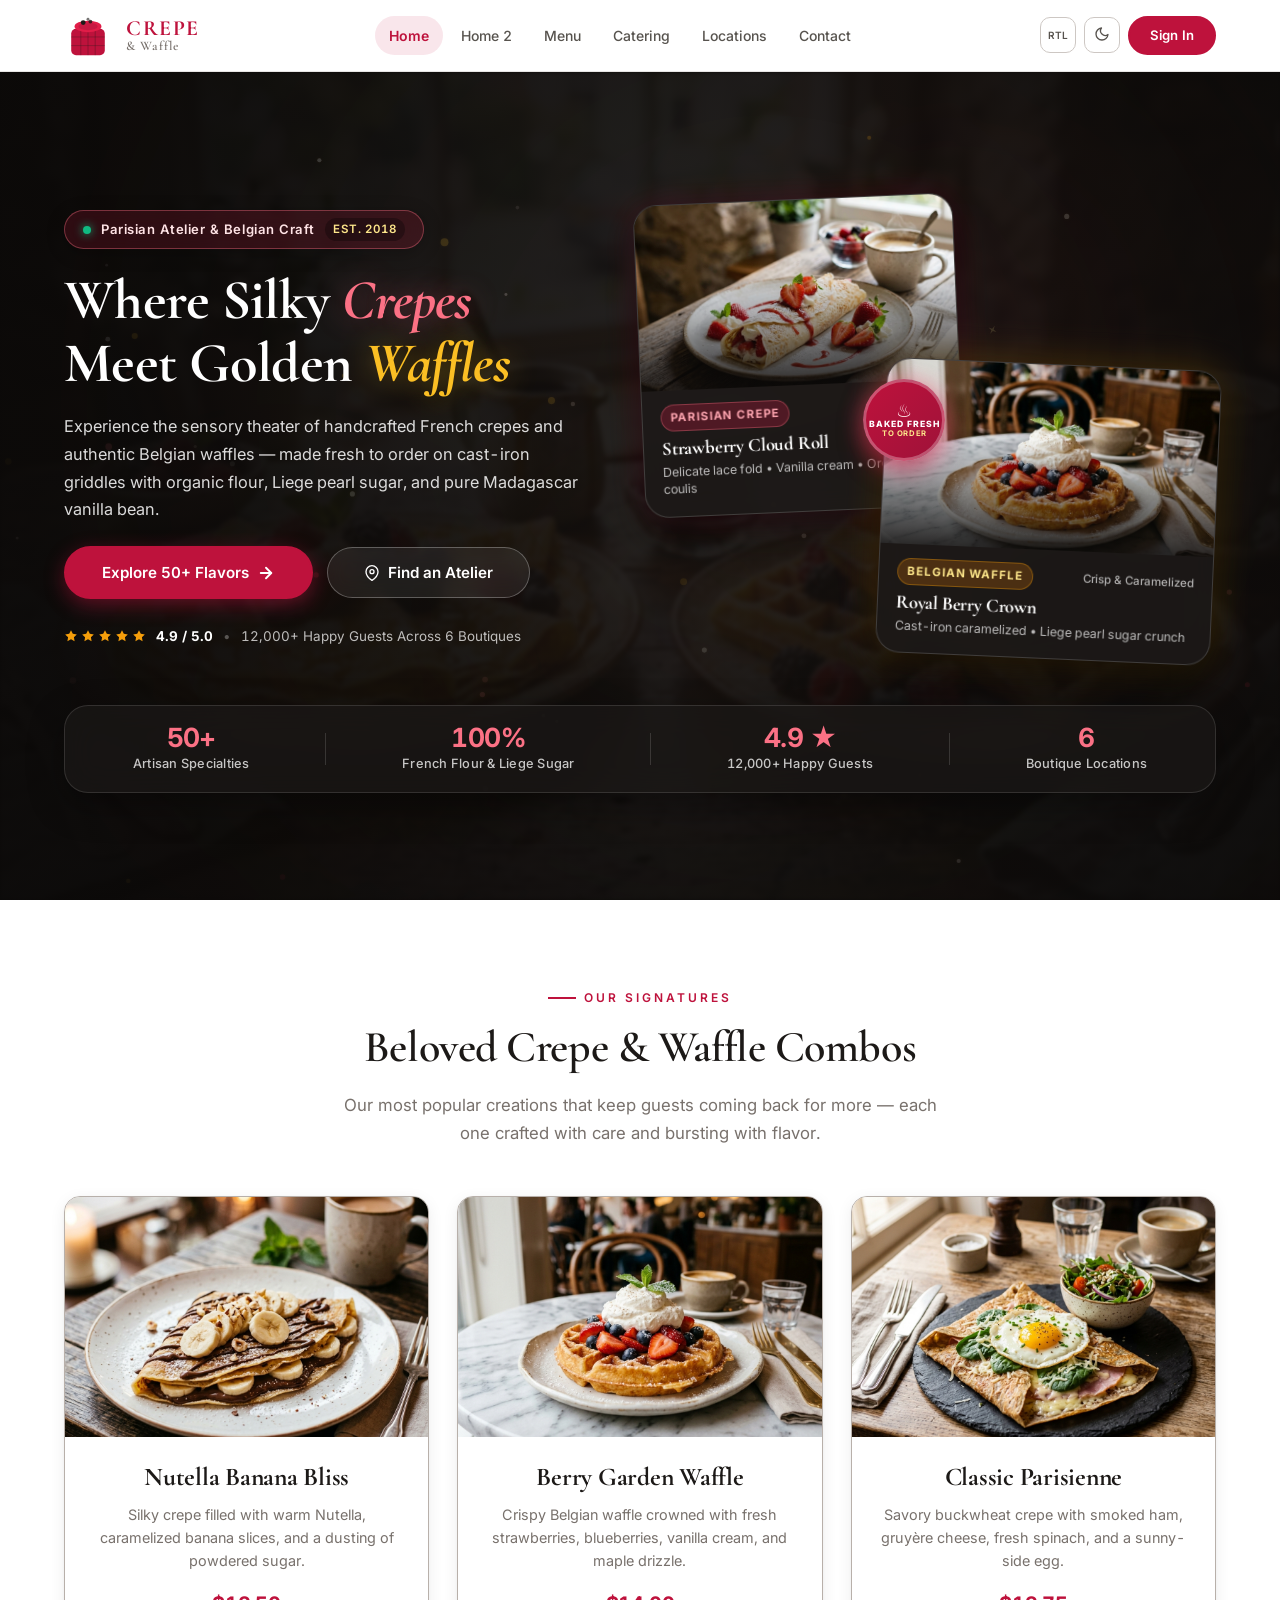
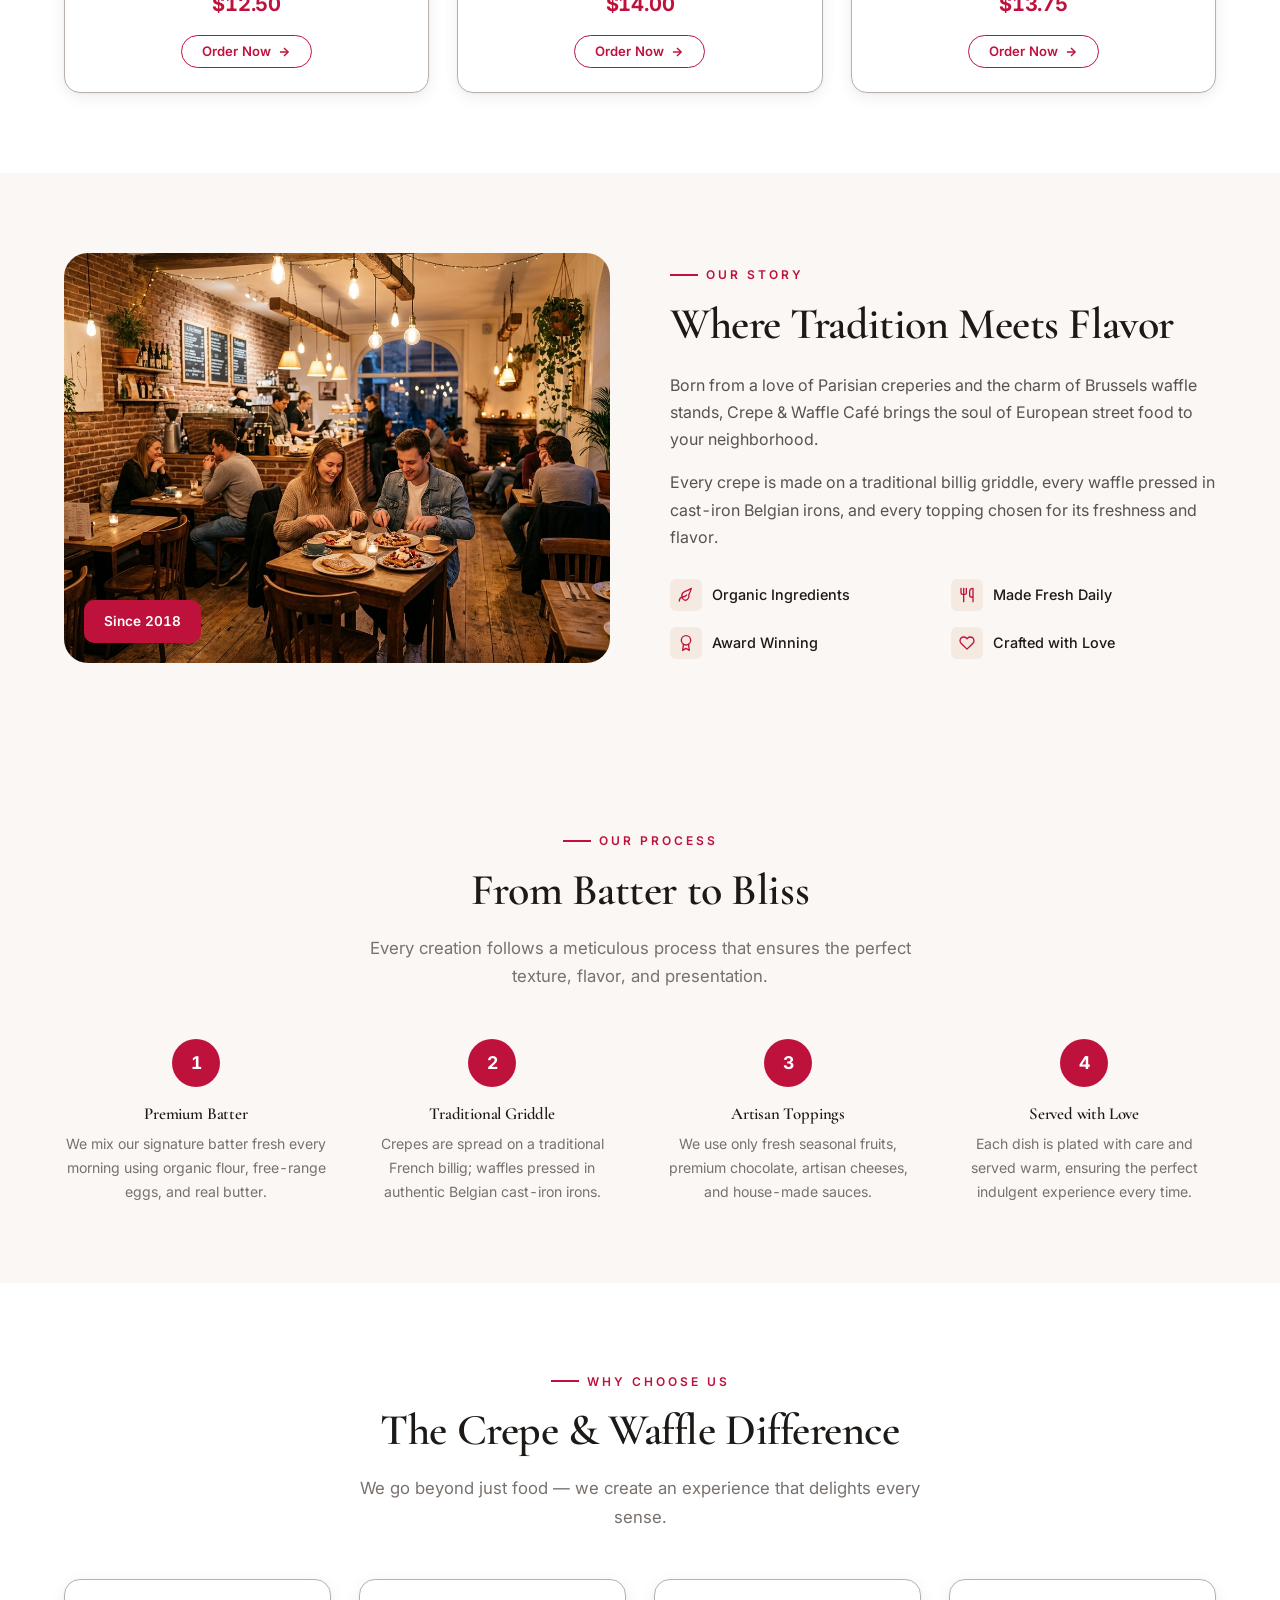
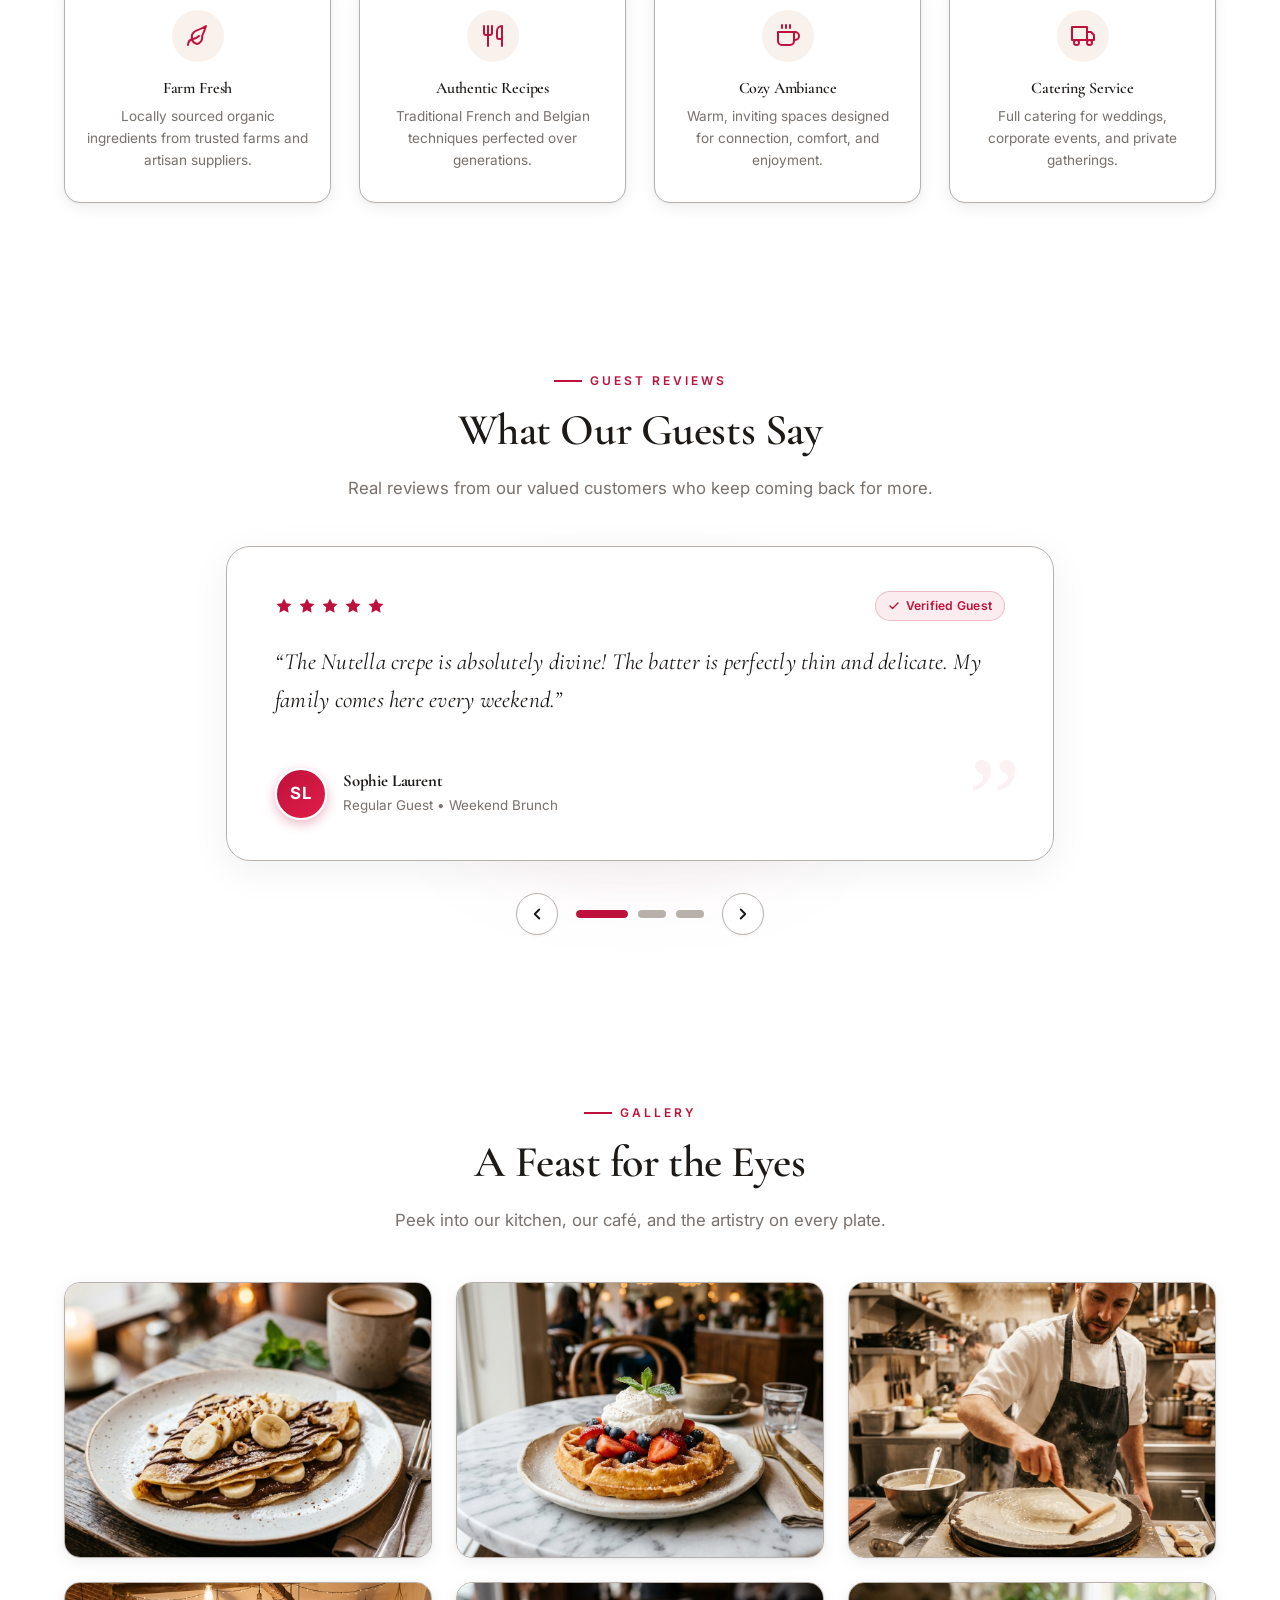
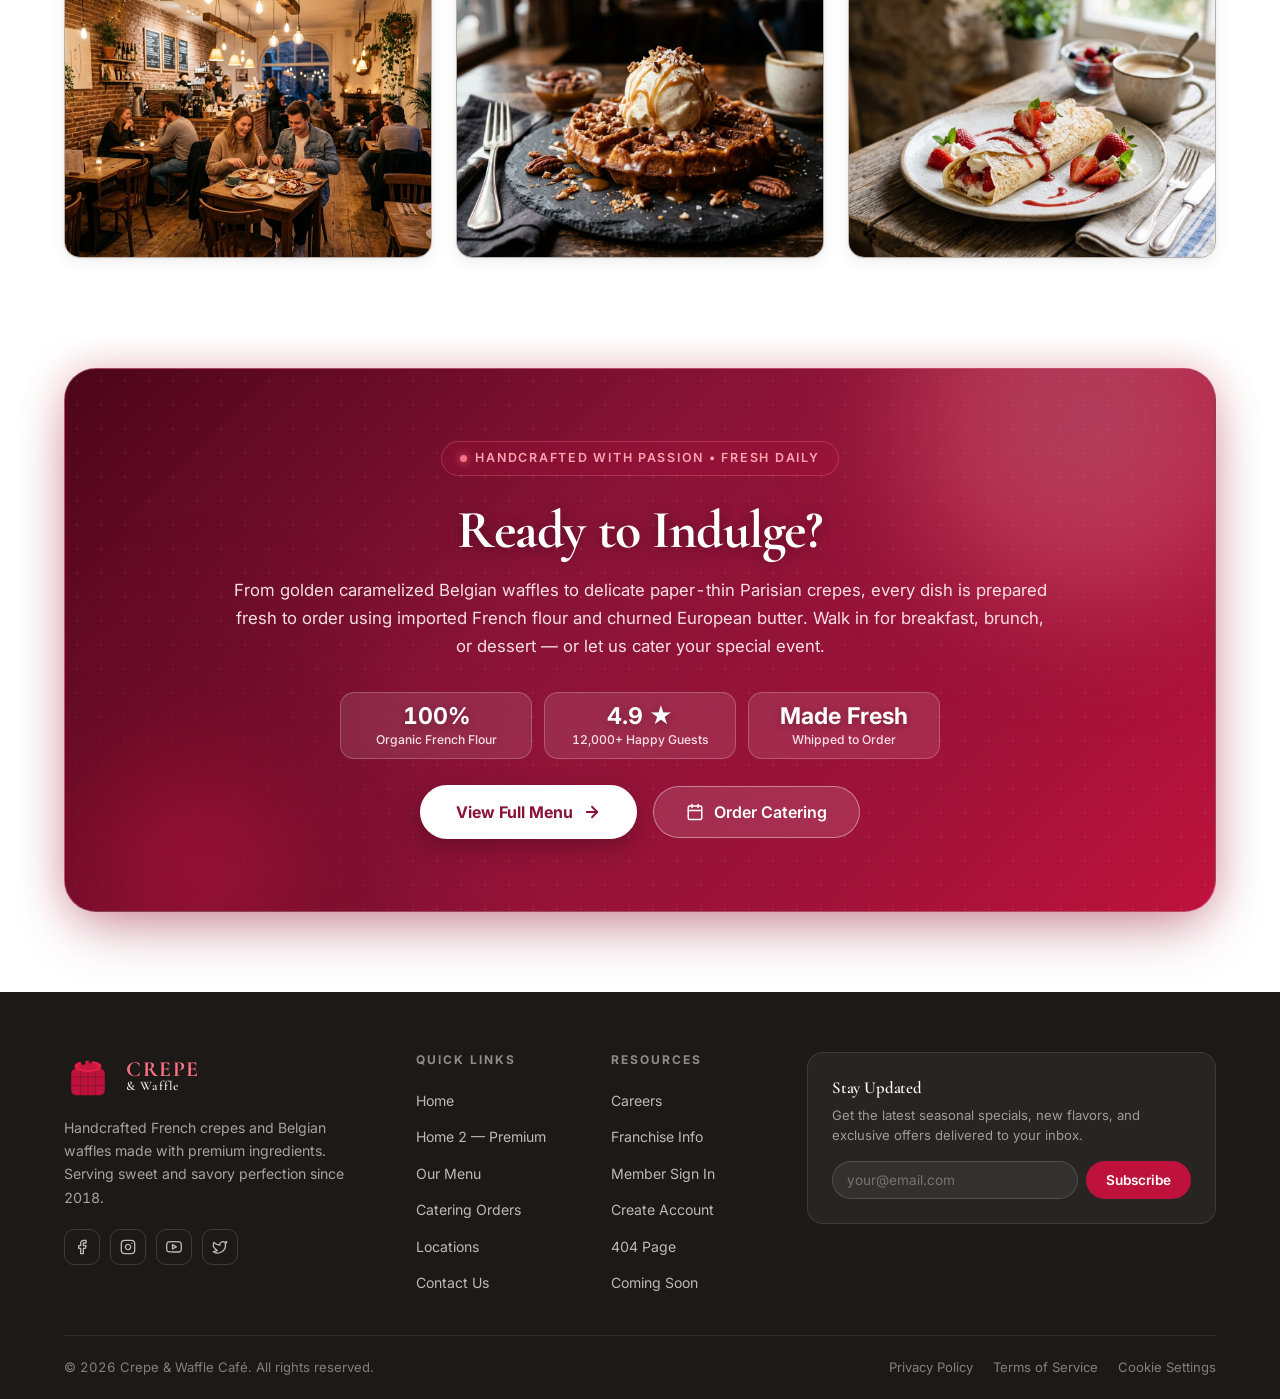
==== commit 7d452a64: "feat: redesign homepage hero section and add banner images for internal pages" ====
--- a/index.html
+++ b/index.html
@@ -13,48 +13,133 @@
     <!-- Navbar -->
     <div id="navbar-placeholder"></div>
 
-    <!-- ====== HERO SECTION ====== -->
-    <section class="hero-section" id="hero-section">
+    <!-- ====== HERO SECTION (DUAL-CRAFT SENSORY ATELIER) ====== -->
+    <section class="hero-section hero-atelier-section" id="hero-section">
         <div class="hero-bg">
-            <img src="assets/images/hero-main.jpg" alt="Delicious crepes and waffles spread on a rustic table" loading="eager">
+            <img src="assets/images/hero-main.jpg" alt="Artisan crepe and waffle cafe atmosphere" loading="eager">
+        </div>
+        <!-- Hero Thematic Background Animation & Ambient Atmosphere -->
+        <div class="hero-theme-bg" aria-hidden="true">
+            <div class="hero-ambient-glow orb-berry"></div>
+            <div class="hero-ambient-glow orb-honey"></div>
+            <div class="hero-ambient-glow orb-espresso"></div>
+            <div class="hero-waffle-lattice"></div>
+            <canvas class="hero-particle-canvas" id="hero-particle-canvas-home1"></canvas>
+            <div class="hero-mouse-spotlight"></div>
         </div>
         <div class="hero-overlay"></div>
-        <div class="hero-content">
-            <div class="hero-badge fade-up">
-                <span class="hero-badge-dot"></span>
-                <span>Artisan French Café • Est. 2018</span>
-            </div>
-            <h1 class="hero-title fade-up">
-                Golden Crepes,<br>Crispy <span class="hero-title-accent">Waffles</span>
-            </h1>
-            <p class="hero-desc fade-up">
-                Experience the art of handcrafted French crepes and authentic Belgian waffles, made fresh to order with the finest organic ingredients and served with love.
-            </p>
-            <div class="hero-ctas fade-up">
-                <a href="menu.html" class="btn btn-primary btn-lg">
-                    <span>Explore Our Menu</span>
-                    <svg xmlns="http://www.w3.org/2000/svg" width="18" height="18" viewBox="0 0 24 24" fill="none" stroke="currentColor" stroke-width="2.5" stroke-linecap="round" stroke-linejoin="round"><line x1="5" y1="12" x2="19" y2="12"/><polyline points="12 5 19 12 12 19"/></svg>
-                </a>
-                <a href="locations.html" class="btn btn-secondary btn-lg">
-                    <span>Find a Location</span>
-                </a>
-            </div>
-            <div class="hero-stats fade-up">
-                <div class="hero-stat">
-                    <span class="hero-stat-num">50+</span>
-                    <span class="hero-stat-label">Menu Items</span>
-                </div>
-                <div class="hero-stat">
-                    <span class="hero-stat-num">4.9</span>
-                    <span class="hero-stat-label">Star Rating</span>
-                </div>
-                <div class="hero-stat">
-                    <span class="hero-stat-num">12K+</span>
-                    <span class="hero-stat-label">Happy Guests</span>
-                </div>
-                <div class="hero-stat">
-                    <span class="hero-stat-num">6</span>
-                    <span class="hero-stat-label">Locations</span>
+
+        <div class="hero-atelier-container container">
+            <div class="hero-atelier-grid">
+                <!-- Left Column: Editorial Brand Narrative -->
+                <div class="hero-narrative-col">
+                    <div class="hero-atelier-pill fade-up">
+                        <span class="live-bake-beacon"></span>
+                        <span class="atelier-text">Parisian Atelier &amp; Belgian Craft</span>
+                        <span class="atelier-tag">Est. 2018</span>
+                    </div>
+
+                    <h1 class="hero-atelier-title fade-up">
+                        Where Silky <span class="title-highlight-crepe">Crepes</span><br>
+                        Meet Golden <span class="title-highlight-waffle">Waffles</span>
+                    </h1>
+
+                    <p class="hero-atelier-desc fade-up">
+                        Experience the sensory theater of handcrafted French crepes and authentic Belgian waffles — made fresh to order on cast-iron griddles with organic flour, Liege pearl sugar, and pure Madagascar vanilla bean.
+                    </p>
+
+                    <div class="hero-ctas fade-up">
+                        <a href="menu.html" class="btn btn-primary btn-lg hero-cta-main">
+                            <span>Explore 50+ Flavors</span>
+                            <svg xmlns="http://www.w3.org/2000/svg" width="18" height="18" viewBox="0 0 24 24" fill="none" stroke="currentColor" stroke-width="2.5" stroke-linecap="round" stroke-linejoin="round"><line x1="5" y1="12" x2="19" y2="12"/><polyline points="12 5 19 12 12 19"/></svg>
+                        </a>
+                        <a href="locations.html" class="btn btn-secondary btn-lg hero-cta-sec">
+                            <svg xmlns="http://www.w3.org/2000/svg" width="16" height="16" viewBox="0 0 24 24" fill="none" stroke="currentColor" stroke-width="2" stroke-linecap="round" stroke-linejoin="round"><path d="M21 10c0 7-9 13-9 13s-9-6-9-13a9 9 0 0 1 18 0z"/><circle cx="12" cy="10" r="3"/></svg>
+                            <span>Find an Atelier</span>
+                        </a>
+                    </div>
+
+                    <div class="hero-trust-bar fade-up">
+                        <div class="trust-stars">
+                            <svg xmlns="http://www.w3.org/2000/svg" width="14" height="14" viewBox="0 0 24 24" fill="currentColor"><polygon points="12 2 15.09 8.26 22 9.27 17 14.14 18.18 21.02 12 17.77 5.82 21.02 7 14.14 2 9.27 8.91 8.26 12 2"/></svg>
+                            <svg xmlns="http://www.w3.org/2000/svg" width="14" height="14" viewBox="0 0 24 24" fill="currentColor"><polygon points="12 2 15.09 8.26 22 9.27 17 14.14 18.18 21.02 12 17.77 5.82 21.02 7 14.14 2 9.27 8.91 8.26 12 2"/></svg>
+                            <svg xmlns="http://www.w3.org/2000/svg" width="14" height="14" viewBox="0 0 24 24" fill="currentColor"><polygon points="12 2 15.09 8.26 22 9.27 17 14.14 18.18 21.02 12 17.77 5.82 21.02 7 14.14 2 9.27 8.91 8.26 12 2"/></svg>
+                            <svg xmlns="http://www.w3.org/2000/svg" width="14" height="14" viewBox="0 0 24 24" fill="currentColor"><polygon points="12 2 15.09 8.26 22 9.27 17 14.14 18.18 21.02 12 17.77 5.82 21.02 7 14.14 2 9.27 8.91 8.26 12 2"/></svg>
+                            <svg xmlns="http://www.w3.org/2000/svg" width="14" height="14" viewBox="0 0 24 24" fill="currentColor"><polygon points="12 2 15.09 8.26 22 9.27 17 14.14 18.18 21.02 12 17.77 5.82 21.02 7 14.14 2 9.27 8.91 8.26 12 2"/></svg>
+                        </div>
+                        <span class="trust-rating">4.9 / 5.0</span>
+                        <span class="trust-divider">•</span>
+                        <span class="trust-text">12,000+ Happy Guests Across 6 Boutiques</span>
+                    </div>
+                </div>
+
+                <!-- Right Column: Dual Masterpiece Layered Showcase -->
+                <div class="hero-showcase-col">
+                    <div class="hero-showcase-stage fade-up">
+                        <!-- Card 1: The French Crepe (Top Left) -->
+                        <div class="hero-dish-card card-crepe">
+                            <div class="dish-card-media">
+                                <img src="assets/images/crepe-strawberry.jpg" alt="Strawberry French Crepe with Chantilly Cream" loading="eager">
+                                <div class="dish-card-glow"></div>
+                            </div>
+                            <div class="dish-card-meta">
+                                <div class="dish-meta-top">
+                                    <span class="dish-badge-tag berry-tag">Parisian Crepe</span>
+                                    <span class="dish-badge-pill">Silky &amp; Light</span>
+                                </div>
+                                <h3 class="dish-title">Strawberry Cloud Roll</h3>
+                                <p class="dish-caption">Delicate lace fold • Vanilla cream • Organic coulis</p>
+                            </div>
+                        </div>
+
+                        <!-- Card 2: The Belgian Waffle (Overlapping Bottom Right) -->
+                        <div class="hero-dish-card card-waffle">
+                            <div class="dish-card-media">
+                                <img src="assets/images/belgian-waffle-berry.jpg" alt="Artisan Belgian Liege Waffle with Berries and Cream" loading="eager">
+                                <div class="dish-card-glow"></div>
+                            </div>
+                            <div class="dish-card-meta">
+                                <div class="dish-meta-top">
+                                    <span class="dish-badge-tag gold-tag">Belgian Waffle</span>
+                                    <span class="dish-badge-pill">Crisp &amp; Caramelized</span>
+                                </div>
+                                <h3 class="dish-title">Royal Berry Crown</h3>
+                                <p class="dish-caption">Cast-iron caramelized • Liege pearl sugar crunch</p>
+                            </div>
+                        </div>
+
+                        <!-- Center Floating Seal: Artisan Craft -->
+                        <div class="hero-craft-seal">
+                            <div class="seal-inner">
+                                <span class="seal-icon">♨</span>
+                                <span class="seal-text">BAKED FRESH</span>
+                                <span class="seal-sub">TO ORDER</span>
+                            </div>
+                        </div>
+                    </div>
+                </div>
+            </div>
+
+            <!-- Bottom Docked Metric Ribbon -->
+            <div class="hero-bottom-ribbon fade-up">
+                <div class="ribbon-item">
+                    <span class="ribbon-val">50+</span>
+                    <span class="ribbon-lbl">Artisan Specialties</span>
+                </div>
+                <div class="ribbon-sep"></div>
+                <div class="ribbon-item">
+                    <span class="ribbon-val">100%</span>
+                    <span class="ribbon-lbl">French Flour &amp; Liege Sugar</span>
+                </div>
+                <div class="ribbon-sep"></div>
+                <div class="ribbon-item">
+                    <span class="ribbon-val">4.9 ★</span>
+                    <span class="ribbon-lbl">12,000+ Happy Guests</span>
+                </div>
+                <div class="ribbon-sep"></div>
+                <div class="ribbon-item">
+                    <span class="ribbon-val">6</span>
+                    <span class="ribbon-lbl">Boutique Locations</span>
                 </div>
             </div>
         </div>
@@ -211,48 +296,145 @@
         </div>
     </section>
 
-    <!-- ====== TESTIMONIALS ====== -->
-    <section class="testimonials-section" id="testimonials-section">
+    <!-- ====== TESTIMONIALS SLIDER ====== -->
+    <section class="testimonials2-section" id="testimonials-section">
         <div class="container text-center">
             <span class="section-label fade-up">Guest Reviews</span>
             <h2 class="section-title fade-up">What Our Guests Say</h2>
             <p class="section-desc fade-up">Real reviews from our valued customers who keep coming back for more.</p>
-            <div class="testimonials-grid">
-                <div class="testimonial-card fade-up">
-                    <div class="testimonial-stars">
-                        <svg xmlns="http://www.w3.org/2000/svg" width="14" height="14" viewBox="0 0 24 24" fill="currentColor" stroke="none"><polygon points="12 2 15.09 8.26 22 9.27 17 14.14 18.18 21.02 12 17.77 5.82 21.02 7 14.14 2 9.27 8.91 8.26 12 2"/></svg>
-                        <svg xmlns="http://www.w3.org/2000/svg" width="14" height="14" viewBox="0 0 24 24" fill="currentColor" stroke="none"><polygon points="12 2 15.09 8.26 22 9.27 17 14.14 18.18 21.02 12 17.77 5.82 21.02 7 14.14 2 9.27 8.91 8.26 12 2"/></svg>
-                        <svg xmlns="http://www.w3.org/2000/svg" width="14" height="14" viewBox="0 0 24 24" fill="currentColor" stroke="none"><polygon points="12 2 15.09 8.26 22 9.27 17 14.14 18.18 21.02 12 17.77 5.82 21.02 7 14.14 2 9.27 8.91 8.26 12 2"/></svg>
-                        <svg xmlns="http://www.w3.org/2000/svg" width="14" height="14" viewBox="0 0 24 24" fill="currentColor" stroke="none"><polygon points="12 2 15.09 8.26 22 9.27 17 14.14 18.18 21.02 12 17.77 5.82 21.02 7 14.14 2 9.27 8.91 8.26 12 2"/></svg>
-                        <svg xmlns="http://www.w3.org/2000/svg" width="14" height="14" viewBox="0 0 24 24" fill="currentColor" stroke="none"><polygon points="12 2 15.09 8.26 22 9.27 17 14.14 18.18 21.02 12 17.77 5.82 21.02 7 14.14 2 9.27 8.91 8.26 12 2"/></svg>
-                    </div>
-                    <p class="testimonial-text">"The Nutella crepe is absolutely divine! The batter is perfectly thin and delicate. My family comes here every weekend."</p>
-                    <p class="testimonial-author">Sophie Laurent</p>
-                    <p class="testimonial-role">Regular Guest</p>
-                </div>
-                <div class="testimonial-card fade-up">
-                    <div class="testimonial-stars">
-                        <svg xmlns="http://www.w3.org/2000/svg" width="14" height="14" viewBox="0 0 24 24" fill="currentColor" stroke="none"><polygon points="12 2 15.09 8.26 22 9.27 17 14.14 18.18 21.02 12 17.77 5.82 21.02 7 14.14 2 9.27 8.91 8.26 12 2"/></svg>
-                        <svg xmlns="http://www.w3.org/2000/svg" width="14" height="14" viewBox="0 0 24 24" fill="currentColor" stroke="none"><polygon points="12 2 15.09 8.26 22 9.27 17 14.14 18.18 21.02 12 17.77 5.82 21.02 7 14.14 2 9.27 8.91 8.26 12 2"/></svg>
-                        <svg xmlns="http://www.w3.org/2000/svg" width="14" height="14" viewBox="0 0 24 24" fill="currentColor" stroke="none"><polygon points="12 2 15.09 8.26 22 9.27 17 14.14 18.18 21.02 12 17.77 5.82 21.02 7 14.14 2 9.27 8.91 8.26 12 2"/></svg>
-                        <svg xmlns="http://www.w3.org/2000/svg" width="14" height="14" viewBox="0 0 24 24" fill="currentColor" stroke="none"><polygon points="12 2 15.09 8.26 22 9.27 17 14.14 18.18 21.02 12 17.77 5.82 21.02 7 14.14 2 9.27 8.91 8.26 12 2"/></svg>
-                        <svg xmlns="http://www.w3.org/2000/svg" width="14" height="14" viewBox="0 0 24 24" fill="currentColor" stroke="none"><polygon points="12 2 15.09 8.26 22 9.27 17 14.14 18.18 21.02 12 17.77 5.82 21.02 7 14.14 2 9.27 8.91 8.26 12 2"/></svg>
-                    </div>
-                    <p class="testimonial-text">"Best waffles I've ever had — crispy on the outside, fluffy inside. The caramel pecan waffle is a masterpiece."</p>
-                    <p class="testimonial-author">Marcus Chen</p>
-                    <p class="testimonial-role">Food Blogger</p>
-                </div>
-                <div class="testimonial-card fade-up">
-                    <div class="testimonial-stars">
-                        <svg xmlns="http://www.w3.org/2000/svg" width="14" height="14" viewBox="0 0 24 24" fill="currentColor" stroke="none"><polygon points="12 2 15.09 8.26 22 9.27 17 14.14 18.18 21.02 12 17.77 5.82 21.02 7 14.14 2 9.27 8.91 8.26 12 2"/></svg>
-                        <svg xmlns="http://www.w3.org/2000/svg" width="14" height="14" viewBox="0 0 24 24" fill="currentColor" stroke="none"><polygon points="12 2 15.09 8.26 22 9.27 17 14.14 18.18 21.02 12 17.77 5.82 21.02 7 14.14 2 9.27 8.91 8.26 12 2"/></svg>
-                        <svg xmlns="http://www.w3.org/2000/svg" width="14" height="14" viewBox="0 0 24 24" fill="currentColor" stroke="none"><polygon points="12 2 15.09 8.26 22 9.27 17 14.14 18.18 21.02 12 17.77 5.82 21.02 7 14.14 2 9.27 8.91 8.26 12 2"/></svg>
-                        <svg xmlns="http://www.w3.org/2000/svg" width="14" height="14" viewBox="0 0 24 24" fill="currentColor" stroke="none"><polygon points="12 2 15.09 8.26 22 9.27 17 14.14 18.18 21.02 12 17.77 5.82 21.02 7 14.14 2 9.27 8.91 8.26 12 2"/></svg>
-                        <svg xmlns="http://www.w3.org/2000/svg" width="14" height="14" viewBox="0 0 24 24" fill="currentColor" stroke="none"><polygon points="12 2 15.09 8.26 22 9.27 17 14.14 18.18 21.02 12 17.77 5.82 21.02 7 14.14 2 9.27 8.91 8.26 12 2"/></svg>
-                    </div>
-                    <p class="testimonial-text">"They catered our wedding brunch and it was spectacular! Guests still talk about the crepe station. Highly recommend!"</p>
-                    <p class="testimonial-author">Elena & David R.</p>
-                    <p class="testimonial-role">Wedding Client</p>
+
+            <div class="testimonial2-slider-wrapper fade-up">
+                <!-- Ambient Backdrop Glow -->
+                <div class="testimonial2-glow" aria-hidden="true"></div>
+
+                <div class="testimonial2-slider" id="testimonial-slider">
+                    <!-- Slide 1 -->
+                    <div class="testimonial2-slide active" data-index="0">
+                        <div class="testimonial2-card">
+                            <div class="testimonial2-card-top">
+                                <div class="testimonial2-stars" aria-label="5 out of 5 stars">
+                                    <svg xmlns="http://www.w3.org/2000/svg" width="18" height="18" viewBox="0 0 24 24" fill="currentColor"><polygon points="12 2 15.09 8.26 22 9.27 17 14.14 18.18 21.02 12 17.77 5.82 21.02 7 14.14 2 9.27 8.91 8.26 12 2"/></svg>
+                                    <svg xmlns="http://www.w3.org/2000/svg" width="18" height="18" viewBox="0 0 24 24" fill="currentColor"><polygon points="12 2 15.09 8.26 22 9.27 17 14.14 18.18 21.02 12 17.77 5.82 21.02 7 14.14 2 9.27 8.91 8.26 12 2"/></svg>
+                                    <svg xmlns="http://www.w3.org/2000/svg" width="18" height="18" viewBox="0 0 24 24" fill="currentColor"><polygon points="12 2 15.09 8.26 22 9.27 17 14.14 18.18 21.02 12 17.77 5.82 21.02 7 14.14 2 9.27 8.91 8.26 12 2"/></svg>
+                                    <svg xmlns="http://www.w3.org/2000/svg" width="18" height="18" viewBox="0 0 24 24" fill="currentColor"><polygon points="12 2 15.09 8.26 22 9.27 17 14.14 18.18 21.02 12 17.77 5.82 21.02 7 14.14 2 9.27 8.91 8.26 12 2"/></svg>
+                                    <svg xmlns="http://www.w3.org/2000/svg" width="18" height="18" viewBox="0 0 24 24" fill="currentColor"><polygon points="12 2 15.09 8.26 22 9.27 17 14.14 18.18 21.02 12 17.77 5.82 21.02 7 14.14 2 9.27 8.91 8.26 12 2"/></svg>
+                                </div>
+                                <span class="testimonial2-verified-pill">
+                                    <svg xmlns="http://www.w3.org/2000/svg" width="12" height="12" viewBox="0 0 24 24" fill="none" stroke="currentColor" stroke-width="2.8" stroke-linecap="round" stroke-linejoin="round"><polyline points="20 6 9 17 4 12"/></svg>
+                                    <span>Verified Guest</span>
+                                </span>
+                            </div>
+
+                            <div class="testimonial2-quote-mark" aria-hidden="true">&rdquo;</div>
+
+                            <blockquote class="testimonial2-text">
+                                &ldquo;The Nutella crepe is absolutely divine! The batter is perfectly thin and delicate. My family comes here every weekend.&rdquo;
+                            </blockquote>
+
+                            <div class="testimonial2-author-wrap">
+                                <div class="testimonial2-avatar">
+                                    <span>SL</span>
+                                </div>
+                                <div class="testimonial2-author-meta">
+                                    <h4 class="testimonial2-author-name">Sophie Laurent</h4>
+                                    <p class="testimonial2-author-role">Regular Guest &bull; Weekend Brunch</p>
+                                </div>
+                            </div>
+                        </div>
+                    </div>
+
+                    <!-- Slide 2 -->
+                    <div class="testimonial2-slide" data-index="1">
+                        <div class="testimonial2-card">
+                            <div class="testimonial2-card-top">
+                                <div class="testimonial2-stars" aria-label="5 out of 5 stars">
+                                    <svg xmlns="http://www.w3.org/2000/svg" width="18" height="18" viewBox="0 0 24 24" fill="currentColor"><polygon points="12 2 15.09 8.26 22 9.27 17 14.14 18.18 21.02 12 17.77 5.82 21.02 7 14.14 2 9.27 8.91 8.26 12 2"/></svg>
+                                    <svg xmlns="http://www.w3.org/2000/svg" width="18" height="18" viewBox="0 0 24 24" fill="currentColor"><polygon points="12 2 15.09 8.26 22 9.27 17 14.14 18.18 21.02 12 17.77 5.82 21.02 7 14.14 2 9.27 8.91 8.26 12 2"/></svg>
+                                    <svg xmlns="http://www.w3.org/2000/svg" width="18" height="18" viewBox="0 0 24 24" fill="currentColor"><polygon points="12 2 15.09 8.26 22 9.27 17 14.14 18.18 21.02 12 17.77 5.82 21.02 7 14.14 2 9.27 8.91 8.26 12 2"/></svg>
+                                    <svg xmlns="http://www.w3.org/2000/svg" width="18" height="18" viewBox="0 0 24 24" fill="currentColor"><polygon points="12 2 15.09 8.26 22 9.27 17 14.14 18.18 21.02 12 17.77 5.82 21.02 7 14.14 2 9.27 8.91 8.26 12 2"/></svg>
+                                    <svg xmlns="http://www.w3.org/2000/svg" width="18" height="18" viewBox="0 0 24 24" fill="currentColor"><polygon points="12 2 15.09 8.26 22 9.27 17 14.14 18.18 21.02 12 17.77 5.82 21.02 7 14.14 2 9.27 8.91 8.26 12 2"/></svg>
+                                </div>
+                                <span class="testimonial2-verified-pill">
+                                    <svg xmlns="http://www.w3.org/2000/svg" width="12" height="12" viewBox="0 0 24 24" fill="none" stroke="currentColor" stroke-width="2.8" stroke-linecap="round" stroke-linejoin="round"><polyline points="20 6 9 17 4 12"/></svg>
+                                    <span>Verified Guest</span>
+                                </span>
+                            </div>
+
+                            <div class="testimonial2-quote-mark" aria-hidden="true">&rdquo;</div>
+
+                            <blockquote class="testimonial2-text">
+                                &ldquo;Best waffles I've ever had &mdash; crispy on the outside, fluffy inside. The caramel pecan waffle is a masterpiece.&rdquo;
+                            </blockquote>
+
+                            <div class="testimonial2-author-wrap">
+                                <div class="testimonial2-avatar">
+                                    <span>MC</span>
+                                </div>
+                                <div class="testimonial2-author-meta">
+                                    <h4 class="testimonial2-author-name">Marcus Chen</h4>
+                                    <p class="testimonial2-author-role">Food Blogger &bull; Waffle Enthusiast</p>
+                                </div>
+                            </div>
+                        </div>
+                    </div>
+
+                    <!-- Slide 3 -->
+                    <div class="testimonial2-slide" data-index="2">
+                        <div class="testimonial2-card">
+                            <div class="testimonial2-card-top">
+                                <div class="testimonial2-stars" aria-label="5 out of 5 stars">
+                                    <svg xmlns="http://www.w3.org/2000/svg" width="18" height="18" viewBox="0 0 24 24" fill="currentColor"><polygon points="12 2 15.09 8.26 22 9.27 17 14.14 18.18 21.02 12 17.77 5.82 21.02 7 14.14 2 9.27 8.91 8.26 12 2"/></svg>
+                                    <svg xmlns="http://www.w3.org/2000/svg" width="18" height="18" viewBox="0 0 24 24" fill="currentColor"><polygon points="12 2 15.09 8.26 22 9.27 17 14.14 18.18 21.02 12 17.77 5.82 21.02 7 14.14 2 9.27 8.91 8.26 12 2"/></svg>
+                                    <svg xmlns="http://www.w3.org/2000/svg" width="18" height="18" viewBox="0 0 24 24" fill="currentColor"><polygon points="12 2 15.09 8.26 22 9.27 17 14.14 18.18 21.02 12 17.77 5.82 21.02 7 14.14 2 9.27 8.91 8.26 12 2"/></svg>
+                                    <svg xmlns="http://www.w3.org/2000/svg" width="18" height="18" viewBox="0 0 24 24" fill="currentColor"><polygon points="12 2 15.09 8.26 22 9.27 17 14.14 18.18 21.02 12 17.77 5.82 21.02 7 14.14 2 9.27 8.91 8.26 12 2"/></svg>
+                                    <svg xmlns="http://www.w3.org/2000/svg" width="18" height="18" viewBox="0 0 24 24" fill="currentColor"><polygon points="12 2 15.09 8.26 22 9.27 17 14.14 18.18 21.02 12 17.77 5.82 21.02 7 14.14 2 9.27 8.91 8.26 12 2"/></svg>
+                                </div>
+                                <span class="testimonial2-verified-pill">
+                                    <svg xmlns="http://www.w3.org/2000/svg" width="12" height="12" viewBox="0 0 24 24" fill="none" stroke="currentColor" stroke-width="2.8" stroke-linecap="round" stroke-linejoin="round"><polyline points="20 6 9 17 4 12"/></svg>
+                                    <span>Verified Guest</span>
+                                </span>
+                            </div>
+
+                            <div class="testimonial2-quote-mark" aria-hidden="true">&rdquo;</div>
+
+                            <blockquote class="testimonial2-text">
+                                &ldquo;They catered our wedding brunch and it was spectacular! Guests still talk about the crepe station. Highly recommend!&rdquo;
+                            </blockquote>
+
+                            <div class="testimonial2-author-wrap">
+                                <div class="testimonial2-avatar">
+                                    <span>ED</span>
+                                </div>
+                                <div class="testimonial2-author-meta">
+                                    <h4 class="testimonial2-author-name">Elena &amp; David R.</h4>
+                                    <p class="testimonial2-author-role">Wedding Clients &bull; Catering Brunch</p>
+                                </div>
+                            </div>
+                        </div>
+                    </div>
+                </div>
+
+                <!-- Slider Controls: Prev/Next Buttons & 5s Progress Dots -->
+                <div class="testimonial2-controls">
+                    <button class="testimonial2-nav-btn" id="testimonial-prev" aria-label="Previous testimonial">
+                        <svg xmlns="http://www.w3.org/2000/svg" width="18" height="18" viewBox="0 0 24 24" fill="none" stroke="currentColor" stroke-width="2.5" stroke-linecap="round" stroke-linejoin="round"><polyline points="15 18 9 12 15 6"/></svg>
+                    </button>
+
+                    <div class="testimonial2-dots" id="testimonial-dots">
+                        <button class="testimonial2-dot active" data-index="0" aria-label="Review 1">
+                            <span class="testimonial2-dot-progress"></span>
+                        </button>
+                        <button class="testimonial2-dot" data-index="1" aria-label="Review 2">
+                            <span class="testimonial2-dot-progress"></span>
+                        </button>
+                        <button class="testimonial2-dot" data-index="2" aria-label="Review 3">
+                            <span class="testimonial2-dot-progress"></span>
+                        </button>
+                    </div>
+
+                    <button class="testimonial2-nav-btn" id="testimonial-next" aria-label="Next testimonial">
+                        <svg xmlns="http://www.w3.org/2000/svg" width="18" height="18" viewBox="0 0 24 24" fill="none" stroke="currentColor" stroke-width="2.5" stroke-linecap="round" stroke-linejoin="round"><polyline points="9 18 15 12 9 6"/></svg>
+                    </button>
                 </div>
             </div>
         </div>
@@ -311,25 +493,116 @@
                         <span>Order Catering</span>
                     </a>
                 </div>
-                <div class="cta-info-bar">
-                    <div class="cta-info-item">
-                        <svg xmlns="http://www.w3.org/2000/svg" width="16" height="16" viewBox="0 0 24 24" fill="none" stroke="currentColor" stroke-width="2" stroke-linecap="round" stroke-linejoin="round"><circle cx="12" cy="12" r="10"></circle><polyline points="12 6 12 12 16 14"></polyline></svg>
-                        <span>Open Daily: 8:00 AM – 10:00 PM</span>
-                    </div>
-                    <div class="cta-info-item">
-                        <svg xmlns="http://www.w3.org/2000/svg" width="16" height="16" viewBox="0 0 24 24" fill="none" stroke="currentColor" stroke-width="2" stroke-linecap="round" stroke-linejoin="round"><path d="M20 10c0 6-8 12-8 12s-8-6-8-12a8 8 0 0 1 16 0Z"></path><circle cx="12" cy="10" r="3"></circle></svg>
-                        <span>Downtown & Westside Cafés</span>
-                    </div>
-                    <div class="cta-info-item">
-                        <svg xmlns="http://www.w3.org/2000/svg" width="16" height="16" viewBox="0 0 24 24" fill="none" stroke="currentColor" stroke-width="2" stroke-linecap="round" stroke-linejoin="round"><path d="M6 2 3 6v14a2 2 0 0 0 2 2h14a2 2 0 0 0 2-2V6l-3-4Z"></path><line x1="3" y1="6" x2="21" y2="6"></line><path d="M16 10a4 4 0 0 1-8 0"></path></svg>
-                        <span>Dine-In, Takeaway & Catering</span>
-                    </div>
-                </div>
+
             </div>
         </div>
     </section>
 
     <!-- Footer -->
     <div id="footer-placeholder"></div>
+
+    <!-- ====== TESTIMONIALS SLIDER SCRIPT (5-second auto-switch) ====== -->
+    <script>
+        (function initTestimonialsSlider() {
+            const slider = document.getElementById('testimonial-slider');
+            if (!slider) return;
+
+            const slides = Array.from(slider.querySelectorAll('.testimonial2-slide'));
+            const dots = Array.from(document.querySelectorAll('#testimonial-dots .testimonial2-dot'));
+            const prevBtn = document.getElementById('testimonial-prev');
+            const nextBtn = document.getElementById('testimonial-next');
+            const wrapper = slider.closest('.testimonial2-slider-wrapper');
+
+            if (!slides.length) return;
+
+            let currentIndex = 0;
+            let timer = null;
+            const SLIDE_DURATION = 5000; // 5 seconds per slide
+
+            function goToSlide(index) {
+                if (index < 0) index = slides.length - 1;
+                if (index >= slides.length) index = 0;
+
+                currentIndex = index;
+
+                slides.forEach((slide, i) => {
+                    slide.classList.toggle('active', i === currentIndex);
+                });
+
+                dots.forEach((dot, i) => {
+                    const isActive = i === currentIndex;
+                    dot.classList.toggle('active', isActive);
+
+                    // Re-trigger progress bar animation on the active dot
+                    const progress = dot.querySelector('.testimonial2-dot-progress');
+                    if (progress) {
+                        progress.style.animation = 'none';
+                        if (isActive) {
+                            void progress.offsetWidth; // trigger reflow
+                            progress.style.animation = '';
+                        }
+                    }
+                });
+
+                resetTimer();
+            }
+
+            function nextSlide() {
+                goToSlide(currentIndex + 1);
+            }
+
+            function prevSlide() {
+                goToSlide(currentIndex - 1);
+            }
+
+            function resetTimer() {
+                if (timer) clearInterval(timer);
+                timer = setInterval(nextSlide, SLIDE_DURATION);
+            }
+
+            if (nextBtn) nextBtn.addEventListener('click', nextSlide);
+            if (prevBtn) prevBtn.addEventListener('click', prevSlide);
+
+            dots.forEach((dot) => {
+                dot.addEventListener('click', () => {
+                    const idx = parseInt(dot.getAttribute('data-index'), 10);
+                    if (!isNaN(idx)) goToSlide(idx);
+                });
+            });
+
+            // Pause on hover, resume on mouse leave
+            if (wrapper) {
+                wrapper.addEventListener('mouseenter', () => {
+                    if (timer) clearInterval(timer);
+                });
+                wrapper.addEventListener('mouseleave', () => {
+                    resetTimer();
+                });
+            }
+
+            // Mobile touch swipe support
+            let touchStartX = 0;
+            let touchEndX = 0;
+            slider.addEventListener('touchstart', (e) => {
+                touchStartX = e.changedTouches[0].screenX;
+            }, { passive: true });
+
+            slider.addEventListener('touchend', (e) => {
+                touchEndX = e.changedTouches[0].screenX;
+                const diff = touchEndX - touchStartX;
+                if (Math.abs(diff) > 40) {
+                    const isRtl = document.documentElement.getAttribute('dir') === 'rtl';
+                    if (diff > 0) {
+                        isRtl ? nextSlide() : prevSlide();
+                    } else {
+                        isRtl ? prevSlide() : nextSlide();
+                    }
+                }
+            }, { passive: true });
+
+            // Start 5s auto-rotation
+            resetTimer();
+        })();
+    </script>
 </body>
 </html>
--- a/style.css
+++ b/style.css
@@ -522,14 +522,17 @@
 .navbar-spacer { height: var(--header-height); }
 
 /* ─── HERO SECTION (HOME 1 — CLASSIC) ─────────────────── */
+/* ─── HERO SECTION (DUAL-CRAFT SENSORY ATELIER) ─────────── */
 .hero-section {
     position: relative;
     min-height: calc(100vh - var(--header-height));
     display: flex;
+    flex-direction: column;
+    justify-content: center;
     align-items: center;
     overflow: hidden;
-    background: var(--secondary);
-    padding: 80px 0 60px;
+    background: #0C0A09;
+    padding: 70px 0 50px;
 }
 
 .hero-bg {
@@ -542,17 +545,18 @@
     width: 100%;
     height: 100%;
     object-fit: cover;
-    opacity: 0.55;
+    opacity: 0.16;
+    filter: blur(2px);
 }
 
 .hero-overlay {
     position: absolute;
     inset: 0;
-    background: linear-gradient(135deg, rgba(44, 24, 16, 0.85) 0%, rgba(44, 24, 16, 0.5) 50%, rgba(44, 24, 16, 0.7) 100%);
+    background: radial-gradient(circle at 60% 40%, rgba(28, 25, 23, 0.4) 0%, rgba(12, 10, 9, 0.92) 80%);
     z-index: 2;
 }
 
-.hero-content {
+.hero-atelier-container {
     position: relative;
     z-index: 3;
     width: 100%;
@@ -561,117 +565,590 @@
     padding: 0 var(--section-pad-x);
     display: flex;
     flex-direction: column;
-    align-items: center;
-    text-align: center;
-}
-
-.hero-badge {
+}
+
+.hero-atelier-grid {
+    display: grid;
+    grid-template-columns: 1.05fr 1.15fr;
+    gap: 48px;
+    align-items: center;
+    width: 100%;
+    margin-bottom: 36px;
+}
+
+/* Narrative Column (Left) */
+.hero-narrative-col {
+    display: flex;
+    flex-direction: column;
+    align-items: flex-start;
+    text-align: left;
+}
+
+[dir="rtl"] .hero-narrative-col {
+    align-items: flex-end;
+    text-align: right;
+}
+
+.hero-atelier-pill {
     display: inline-flex;
     align-items: center;
-    gap: 8px;
-    padding: 8px 22px;
+    gap: 10px;
+    padding: 7px 18px;
     border-radius: var(--radius-full);
-    background: rgba(225, 29, 72, 0.22);
-    border: 1px solid rgba(254, 205, 211, 0.45);
+    background: rgba(225, 29, 72, 0.16);
+    border: 1px solid rgba(251, 113, 133, 0.38);
     color: #FFE4E6;
-    font-size: 0.825rem;
+    font-size: 0.82rem;
     font-weight: 600;
-    letter-spacing: 1.2px;
-    text-transform: uppercase;
-    margin-bottom: 24px;
+    margin-bottom: 20px;
     backdrop-filter: blur(12px);
     -webkit-backdrop-filter: blur(12px);
-    box-shadow: 0 4px 20px rgba(0, 0, 0, 0.3);
-}
-
-.hero-badge-dot {
+    box-shadow: 0 4px 18px rgba(0, 0, 0, 0.25);
+}
+
+.live-bake-beacon {
     width: 8px;
     height: 8px;
     border-radius: 50%;
-    background: #FB7185;
-    box-shadow: 0 0 10px rgba(251, 113, 133, 0.9);
-    animation: pulse-dot 2s infinite;
-}
-
-@keyframes pulse-dot {
-    0%, 100% { opacity: 1; transform: scale(1); }
-    50% { opacity: 0.5; transform: scale(0.8); }
-}
-
-.hero-title {
-    color: #fff;
-    font-size: clamp(2.4rem, 6vw, 4.2rem);
+    background: #10B981;
+    box-shadow: 0 0 10px #10B981;
+    animation: liveBeaconPulse 2s infinite ease-in-out;
+}
+
+@keyframes liveBeaconPulse {
+    0%, 100% {
+        opacity: 1;
+        transform: scale(1);
+        box-shadow: 0 0 10px #10B981;
+    }
+    50% {
+        opacity: 0.55;
+        transform: scale(0.85);
+        box-shadow: 0 0 4px #10B981;
+    }
+}
+
+.atelier-text {
+    letter-spacing: 0.04em;
+}
+
+.atelier-tag {
+    font-size: 0.72rem;
+    letter-spacing: 0.08em;
+    text-transform: uppercase;
+    background: rgba(0, 0, 0, 0.3);
+    padding: 2px 8px;
+    border-radius: var(--radius-full);
+    color: #FDE68A;
+}
+
+.hero-atelier-title {
+    color: #FFFFFF;
+    font-family: var(--font-heading);
+    font-size: clamp(2.4rem, 4.4vw, 3.8rem);
     font-weight: 700;
-    line-height: 1.15;
-    margin-bottom: 20px;
-    max-width: 800px;
-}
-
-.hero-title-accent {
-    color: var(--primary-light);
+    line-height: 1.12;
+    margin-bottom: 18px;
+    letter-spacing: -0.01em;
+}
+
+.title-highlight-crepe {
+    color: #FB7185;
     font-style: italic;
-}
-
-.hero-desc {
-    color: rgba(255, 255, 255, 0.8);
+    text-shadow: 0 0 30px rgba(251, 113, 133, 0.45);
+    position: relative;
+}
+
+.title-highlight-waffle {
+    color: #FBBF24;
+    font-style: italic;
+    text-shadow: 0 0 30px rgba(251, 191, 36, 0.45);
+    position: relative;
+}
+
+.hero-atelier-desc {
+    color: rgba(255, 255, 255, 0.85);
+    font-size: 1.02rem;
+    line-height: 1.7;
+    max-width: 520px;
+    margin-bottom: 22px;
+}
+
+.hero-flavor-tags {
+    display: flex;
+    flex-wrap: wrap;
+    gap: 10px;
+    margin-bottom: 26px;
+}
+
+.flavor-tag {
+    display: inline-flex;
+    align-items: center;
+    gap: 7px;
+    padding: 6px 14px;
+    border-radius: var(--radius-full);
+    font-size: 0.8rem;
+    font-weight: 500;
+    background: rgba(255, 255, 255, 0.07);
+    border: 1px solid rgba(255, 255, 255, 0.14);
+    color: rgba(255, 255, 255, 0.92);
+    backdrop-filter: blur(8px);
+    -webkit-backdrop-filter: blur(8px);
+    transition: all var(--transition-fast);
+    cursor: default;
+}
+
+.flavor-tag:hover {
+    background: rgba(190, 18, 60, 0.22);
+    border-color: rgba(251, 113, 133, 0.45);
+    color: #FFFFFF;
+    transform: translateY(-2px);
+    box-shadow: 0 4px 12px rgba(190, 18, 60, 0.25);
+}
+
+.hero-narrative-col .hero-ctas {
+    display: flex;
+    align-items: center;
+    gap: 14px;
+    margin-bottom: 26px;
+    flex-wrap: wrap;
+    justify-content: flex-start;
+}
+
+.hero-cta-main {
+    background: var(--primary);
+    color: #FFFFFF;
+    box-shadow: 0 6px 20px rgba(190, 18, 60, 0.45);
+}
+
+.hero-cta-sec {
+    border: 1.5px solid rgba(255, 255, 255, 0.28);
+    background: rgba(255, 255, 255, 0.07);
+    color: #FFFFFF;
+    backdrop-filter: blur(10px);
+    -webkit-backdrop-filter: blur(10px);
+}
+
+.hero-cta-sec:hover {
+    background: rgba(255, 255, 255, 0.16);
+    border-color: rgba(255, 255, 255, 0.6);
+    color: #FFFFFF;
+    transform: translateY(-2px);
+}
+
+.hero-trust-bar {
+    display: inline-flex;
+    align-items: center;
+    gap: 10px;
+    font-size: 0.84rem;
+    color: rgba(255, 255, 255, 0.72);
+}
+
+.trust-stars {
+    display: inline-flex;
+    gap: 3px;
+    color: #F59E0B;
+}
+
+.trust-rating {
+    font-weight: 700;
+    color: #FFFFFF;
+}
+
+.trust-divider {
+    opacity: 0.4;
+}
+
+/* Right Column — Dual Masterpiece Showcase Stage */
+.hero-showcase-col {
+    position: relative;
+    width: 100%;
+}
+
+.hero-showcase-stage {
+    position: relative;
+    width: 100%;
+    min-height: 460px;
+    display: flex;
+    align-items: center;
+    justify-content: center;
+}
+
+.hero-dish-card {
+    position: absolute;
+    border-radius: var(--radius-xl);
+    background: rgba(28, 25, 23, 0.88);
+    border: 1.5px solid rgba(255, 255, 255, 0.16);
+    overflow: hidden;
+    backdrop-filter: blur(16px);
+    -webkit-backdrop-filter: blur(16px);
+    transition: transform 0.45s cubic-bezier(0.16, 1, 0.3, 1), 
+                box-shadow 0.45s cubic-bezier(0.16, 1, 0.3, 1),
+                border-color 0.35s ease;
+}
+
+/* Card 1: Parisian Crepe */
+.card-crepe {
+    top: 0;
+    left: 0;
+    width: 64%;
+    max-width: 320px;
+    box-shadow: 0 16px 40px rgba(0, 0, 0, 0.5), 0 0 35px rgba(190, 18, 60, 0.22);
+    transform: rotate(-2.5deg);
+    z-index: 2;
+}
+
+.card-crepe:hover {
+    transform: rotate(0deg) scale(1.04) translateY(-8px);
+    z-index: 5;
+    border-color: rgba(251, 113, 133, 0.55);
+    box-shadow: 0 24px 50px rgba(0, 0, 0, 0.65), 0 0 45px rgba(251, 113, 133, 0.4);
+}
+
+/* Card 2: Belgian Waffle */
+.card-waffle {
+    bottom: 0;
+    right: 0;
+    width: 66%;
+    max-width: 335px;
+    box-shadow: 0 20px 45px rgba(0, 0, 0, 0.55), 0 0 40px rgba(245, 158, 11, 0.25);
+    transform: rotate(2.5deg);
+    z-index: 3;
+}
+
+.card-waffle:hover {
+    transform: rotate(0deg) scale(1.04) translateY(-8px);
+    z-index: 5;
+    border-color: rgba(245, 158, 11, 0.6);
+    box-shadow: 0 24px 50px rgba(0, 0, 0, 0.65), 0 0 50px rgba(245, 158, 11, 0.45);
+}
+
+.dish-card-media {
+    position: relative;
+    width: 100%;
+    height: 185px;
+    overflow: hidden;
+}
+
+.dish-card-media img {
+    width: 100%;
+    height: 100%;
+    object-fit: cover;
+    display: block;
+    transition: transform 0.6s cubic-bezier(0.16, 1, 0.3, 1);
+}
+
+.hero-dish-card:hover .dish-card-media img {
+    transform: scale(1.08);
+}
+
+.dish-card-glow {
+    position: absolute;
+    inset: 0;
+    background: linear-gradient(180deg, transparent 40%, rgba(12, 10, 9, 0.85) 100%);
+    pointer-events: none;
+}
+
+.dish-card-meta {
+    padding: 14px 18px 18px;
+    text-align: left;
+}
+
+[dir="rtl"] .dish-card-meta {
+    text-align: right;
+}
+
+.dish-meta-top {
+    display: flex;
+    align-items: center;
+    justify-content: space-between;
+    gap: 8px;
+    margin-bottom: 6px;
+}
+
+.dish-badge-tag {
+    font-size: 0.72rem;
+    font-weight: 700;
+    text-transform: uppercase;
+    letter-spacing: 0.08em;
+    padding: 3px 9px;
+    border-radius: var(--radius-full);
+}
+
+.berry-tag {
+    background: rgba(225, 29, 72, 0.25);
+    color: #FDA4AF;
+    border: 1px solid rgba(251, 113, 133, 0.35);
+}
+
+.gold-tag {
+    background: rgba(217, 119, 6, 0.25);
+    color: #FDE68A;
+    border: 1px solid rgba(245, 158, 11, 0.35);
+}
+
+.dish-badge-pill {
+    font-size: 0.72rem;
+    color: rgba(255, 255, 255, 0.65);
+    font-weight: 500;
+}
+
+.dish-title {
+    font-family: var(--font-heading);
+    font-size: 1.18rem;
+    font-weight: 700;
+    color: #FFFFFF;
+    margin: 4px 0 2px;
+}
+
+.dish-caption {
+    font-size: 0.78rem;
+    color: rgba(255, 255, 255, 0.7);
+    margin: 0;
+    line-height: 1.4;
+}
+
+/* Floating Center Seal */
+.hero-craft-seal {
+    position: absolute;
+    top: 48%;
+    left: 46%;
+    transform: translate(-50%, -50%);
+    width: 82px;
+    height: 82px;
+    border-radius: 50%;
+    background: linear-gradient(135deg, #BE123C 0%, #9F1239 100%);
+    border: 3px solid rgba(255, 255, 255, 0.28);
+    box-shadow: 0 10px 25px rgba(190, 18, 60, 0.55), 0 0 24px rgba(251, 113, 133, 0.4);
+    display: flex;
+    align-items: center;
+    justify-content: center;
+    z-index: 4;
+    animation: sealFloat 4s ease-in-out infinite;
+    pointer-events: none;
+}
+
+.seal-inner {
+    display: flex;
+    flex-direction: column;
+    align-items: center;
+    justify-content: center;
+    text-align: center;
+    line-height: 1.1;
+}
+
+.seal-icon {
     font-size: 1.1rem;
-    max-width: 560px;
-    margin-bottom: 28px;
-    line-height: 1.7;
-    font-weight: 400;
-}
-
-.hero-ctas {
+    color: #FFE4E6;
+}
+
+.seal-text {
+    font-size: 0.54rem;
+    font-weight: 800;
+    letter-spacing: 0.12em;
+    color: #FFFFFF;
+}
+
+.seal-sub {
+    font-size: 0.48rem;
+    color: #FDE68A;
+    letter-spacing: 0.08em;
+    font-weight: 700;
+}
+
+@keyframes sealFloat {
+    0%, 100% {
+        transform: translate(-50%, -50%) translateY(0) rotate(0deg);
+    }
+    50% {
+        transform: translate(-50%, -50%) translateY(-6px) rotate(2deg);
+    }
+}
+
+/* Floating Order Badge */
+.hero-order-float-pill {
+    position: absolute;
+    bottom: -10px;
+    left: 6%;
+    background: rgba(28, 25, 23, 0.88);
+    backdrop-filter: blur(14px);
+    -webkit-backdrop-filter: blur(14px);
+    border: 1.5px solid rgba(255, 255, 255, 0.18);
+    border-radius: var(--radius-lg);
+    padding: 8px 14px;
+    display: flex;
+    align-items: center;
+    gap: 10px;
+    box-shadow: 0 10px 30px rgba(0, 0, 0, 0.45);
+    z-index: 4;
+    animation: floatBadge 5s ease-in-out infinite 0.6s;
+}
+
+[dir="rtl"] .hero-order-float-pill {
+    left: auto;
+    right: 6%;
+}
+
+.order-avatar-icon {
+    width: 32px;
+    height: 32px;
+    border-radius: 50%;
+    background: #F59E0B;
+    color: #FFFFFF;
     display: flex;
     align-items: center;
     justify-content: center;
-    gap: 16px;
-    flex-wrap: wrap;
-}
-
-.hero-ctas .btn-primary {
-    background: var(--primary);
-    color: #fff;
-}
-.hero-ctas .btn-secondary {
-    border-color: rgba(255, 255, 255, 0.4);
-    color: #fff;
-}
-.hero-ctas .btn-secondary:hover {
-    background: rgba(255, 255, 255, 0.12);
-    border-color: rgba(255, 255, 255, 0.6);
-    color: #fff;
-}
-
-.hero-stats {
-    display: flex;
-    align-items: center;
-    justify-content: center;
-    gap: 40px;
-    margin-top: 44px;
-    padding-top: 24px;
-    border-top: 1px solid rgba(255, 255, 255, 0.12);
-}
-
-.hero-stat {
+    flex-shrink: 0;
+}
+
+.order-float-text strong {
+    display: block;
+    font-size: 0.78rem;
+    color: #FFFFFF;
+    font-weight: 700;
+}
+
+.order-float-text span {
+    font-size: 0.68rem;
+    color: rgba(255, 255, 255, 0.72);
+}
+
+/* Bottom Docked Metric Ribbon */
+.hero-bottom-ribbon {
+    width: 100%;
+    display: flex;
+    align-items: center;
+    justify-content: space-around;
+    padding: 18px 30px;
+    background: rgba(28, 25, 23, 0.7);
+    border: 1.5px solid rgba(255, 255, 255, 0.12);
+    border-radius: var(--radius-xl);
+    backdrop-filter: blur(16px);
+    -webkit-backdrop-filter: blur(16px);
+    box-shadow: 0 12px 35px rgba(0, 0, 0, 0.35);
+    margin-top: 10px;
+}
+
+.ribbon-item {
     text-align: center;
-}
-
-.hero-stat-num {
+    display: flex;
+    flex-direction: column;
+    gap: 3px;
+}
+
+.ribbon-val {
     font-family: var(--font-number);
-    font-size: 1.8rem;
+    font-size: 1.65rem;
     font-weight: 700;
-    color: var(--primary-light);
-    display: block;
-    font-variant-numeric: lining-nums tabular-nums;
+    color: #FB7185;
+    line-height: 1;
     letter-spacing: -0.02em;
 }
 
-.hero-stat-label {
+.ribbon-lbl {
     font-size: 0.8rem;
-    color: rgba(255, 255, 255, 0.6);
-    margin-top: 4px;
     font-weight: 500;
+    color: rgba(255, 255, 255, 0.76);
+    letter-spacing: 0.02em;
+}
+
+.ribbon-sep {
+    width: 1px;
+    height: 32px;
+    background: rgba(255, 255, 255, 0.14);
+}
+
+/* Responsive Breakpoints for Atelier Hero */
+@media (max-width: 991px) {
+    .hero-atelier-grid {
+        grid-template-columns: 1fr;
+        gap: 40px;
+        margin-bottom: 24px;
+    }
+
+    .hero-narrative-col {
+        align-items: center;
+        text-align: center;
+    }
+
+    [dir="rtl"] .hero-narrative-col {
+        align-items: center;
+        text-align: center;
+    }
+
+    .hero-narrative-col .hero-ctas {
+        justify-content: center;
+    }
+
+    .hero-flavor-tags {
+        justify-content: center;
+    }
+
+    .hero-showcase-stage {
+        min-height: 400px;
+        max-width: 480px;
+        margin: 0 auto;
+    }
+
+    .hero-bottom-ribbon {
+        display: grid;
+        grid-template-columns: repeat(2, 1fr);
+        gap: 16px;
+        padding: 20px;
+    }
+
+    .ribbon-sep {
+        display: none;
+    }
+}
+
+@media (max-width: 640px) {
+    .hero-section {
+        padding: 50px 0 35px;
+    }
+
+    .hero-atelier-title {
+        font-size: 2.1rem;
+    }
+
+    .hero-atelier-desc {
+        font-size: 0.94rem;
+    }
+
+    .hero-showcase-stage {
+        min-height: 340px;
+    }
+
+    .card-crepe {
+        width: 72%;
+        max-width: 250px;
+    }
+
+    .card-waffle {
+        width: 76%;
+        max-width: 260px;
+    }
+
+    .dish-card-media {
+        height: 135px;
+    }
+
+    .hero-craft-seal {
+        width: 68px;
+        height: 68px;
+    }
+
+    .hero-bottom-ribbon {
+        padding: 16px;
+    }
+
+    .ribbon-val {
+        font-size: 1.4rem;
+    }
+
+    .ribbon-lbl {
+        font-size: 0.72rem;
+    }
 }
 
 /* ─── SIGNATURE COMBOS SECTION ─────────────────────────── */
@@ -1239,45 +1716,74 @@
     margin: 0 auto 32px;
 }
 
-/* High-contrast crisp white button for Berry card */
-.btn-cta-white {
-    background: #FFFFFF;
+/* High-contrast crisp white button for Berry cards */
+.btn-cta-white,
+.cta-card--split .btn-cta-primary,
+.cta-card--menu .btn-cta-primary,
+.cta-card--img-left .btn-primary,
+.cta-banner-img-buttons .btn-primary {
+    background: #FFFFFF !important;
     color: #881337 !important;
     padding: 14px 34px;
     font-size: 1rem;
     font-weight: 700;
     border-radius: var(--radius-full);
-    border: 2px solid #FFFFFF;
+    border: 2px solid #FFFFFF !important;
     box-shadow: 0 8px 25px rgba(0, 0, 0, 0.25);
     display: inline-flex;
     align-items: center;
     gap: 10px;
     transition: all var(--transition-base);
-}
-
-.btn-cta-white svg {
+    text-decoration: none;
+}
+
+.btn-cta-white svg,
+.cta-card--split .btn-cta-primary svg,
+.cta-card--menu .btn-cta-primary svg,
+.cta-card--img-left .btn-primary svg,
+.cta-banner-img-buttons .btn-primary svg {
     transition: transform 0.25s ease;
 }
 
-.btn-cta-white:hover {
-    background: #FFF1F2;
+.btn-cta-white:hover,
+.cta-card--split .btn-cta-primary:hover,
+.cta-card--menu .btn-cta-primary:hover,
+.cta-card--img-left .btn-primary:hover,
+.cta-banner-img-buttons .btn-primary:hover {
+    background: #FFF1F2 !important;
     color: #9F1239 !important;
-    border-color: #FFF1F2;
+    border-color: #FFF1F2 !important;
     transform: translateY(-3px);
     box-shadow: 0 14px 34px rgba(0, 0, 0, 0.35);
 }
 
-.btn-cta-white:hover svg {
+.btn-cta-white:hover svg,
+.cta-card--split .btn-cta-primary:hover svg,
+.cta-card--menu .btn-cta-primary:hover svg,
+.cta-card--img-left .btn-primary:hover svg,
+.cta-banner-img-buttons .btn-primary:hover svg {
     transform: translateX(4px);
 }
 
+[dir="rtl"] .btn-cta-white:hover svg,
+[dir="rtl"] .cta-card--split .btn-cta-primary:hover svg,
+[dir="rtl"] .cta-card--menu .btn-cta-primary:hover svg,
+[dir="rtl"] .cta-card--img-left .btn-primary:hover svg,
+[dir="rtl"] .cta-banner-img-buttons .btn-primary:hover svg {
+    transform: translateX(-4px) scaleX(-1);
+}
+
 /* Frosted glass secondary button */
-.btn-cta-glass {
-    background: rgba(255, 255, 255, 0.12);
+.btn-cta-glass,
+.cta-card--split .btn-cta-secondary,
+.cta-card--menu .btn-cta-secondary,
+.cta-card--img-left .btn-secondary,
+.cta-banner-img-buttons .btn-secondary {
+    background: rgba(255, 255, 255, 0.12) !important;
     backdrop-filter: blur(12px);
     -webkit-backdrop-filter: blur(12px);
     color: #FFFFFF !important;
-    border: 1.5px solid rgba(255, 255, 255, 0.4);
+    border: 1.5px solid rgba(255, 255, 255, 0.4) !important;
     padding: 14px 32px;
     font-size: 1rem;
     font-weight: 600;
@@ -1286,21 +1792,34 @@
     align-items: center;
     gap: 10px;
     transition: all var(--transition-base);
-}
-
-.btn-cta-glass svg {
+    text-decoration: none;
+}
+
+.btn-cta-glass svg,
+.cta-card--split .btn-cta-secondary svg,
+.cta-card--menu .btn-cta-secondary svg,
+.cta-card--img-left .btn-secondary svg,
+.cta-banner-img-buttons .btn-secondary svg {
     transition: transform 0.25s ease;
 }
 
-.btn-cta-glass:hover {
-    background: rgba(255, 255, 255, 0.24);
-    border-color: #FFFFFF;
+.btn-cta-glass:hover,
+.cta-card--split .btn-cta-secondary:hover,
+.cta-card--menu .btn-cta-secondary:hover,
+.cta-card--img-left .btn-secondary:hover,
+.cta-banner-img-buttons .btn-secondary:hover {
+    background: rgba(255, 255, 255, 0.24) !important;
+    border-color: #FFFFFF !important;
     transform: translateY(-3px);
     box-shadow: 0 10px 24px rgba(0, 0, 0, 0.25);
     color: #FFFFFF !important;
 }
 
-.btn-cta-glass:hover svg {
+.btn-cta-glass:hover svg,
+.cta-card--split .btn-cta-secondary:hover svg,
+.cta-card--menu .btn-cta-secondary:hover svg,
+.cta-card--img-left .btn-secondary:hover svg,
+.cta-banner-img-buttons .btn-secondary:hover svg {
     transform: scale(1.12);
 }
 
@@ -1322,9 +1841,9 @@
     z-index: 2;
     display: grid;
     grid-template-columns: repeat(3, 1fr);
-    gap: 18px;
-    max-width: 820px;
-    margin: 32px auto 36px;
+    gap: 12px;
+    max-width: 600px;
+    margin: 20px auto 26px;
 }
 
 .cta-stat-box {
@@ -1332,14 +1851,14 @@
     backdrop-filter: blur(12px);
     -webkit-backdrop-filter: blur(12px);
     border: 1px solid rgba(255, 255, 255, 0.22);
-    border-radius: 20px;
-    padding: 20px 16px;
+    border-radius: 14px;
+    padding: 10px 12px;
     text-align: center;
     transition: transform var(--transition-base), background var(--transition-base), border-color var(--transition-base);
 }
 
 .cta-stat-box:hover {
-    transform: translateY(-4px);
+    transform: translateY(-2px);
     background: rgba(255, 255, 255, 0.18);
     border-color: rgba(255, 255, 255, 0.4);
 }
@@ -1347,20 +1866,20 @@
 .cta-stat-value {
     font-family: var(--font-number);
     font-variant-numeric: lining-nums tabular-nums;
-    font-size: clamp(1.6rem, 2.4vw, 2.1rem);
+    font-size: clamp(1.15rem, 1.8vw, 1.45rem);
     font-weight: 700;
     color: #FFFFFF;
     line-height: 1.15;
-    margin-bottom: 6px;
-    text-shadow: 0 2px 10px rgba(0, 0, 0, 0.25);
+    margin-bottom: 2px;
+    text-shadow: 0 2px 8px rgba(0, 0, 0, 0.25);
 }
 
 .cta-stat-caption {
     font-family: var(--font-body);
-    font-size: 0.86rem;
+    font-size: 0.76rem;
     font-weight: 500;
     color: rgba(255, 241, 242, 0.92);
-    line-height: 1.35;
+    line-height: 1.3;
 }
 
 /* Berry CTA Quick Info Bar */
@@ -1399,13 +1918,13 @@
     border-radius: 32px;
     padding: 60px 56px;
     overflow: hidden;
-    background-color: #161312;
+    background-color: #881337;
     background-image: 
-        radial-gradient(rgba(255, 255, 255, 0.04) 1px, transparent 1px),
-        linear-gradient(145deg, #181514 0%, #241B19 50%, #141110 100%);
+        radial-gradient(rgba(255, 255, 255, 0.08) 1px, transparent 1px),
+        linear-gradient(135deg, #4C0519 0%, #881337 40%, #9F1239 75%, #BE123C 100%);
     background-size: 24px 24px, 100% 100%;
-    border: 1px solid rgba(255, 255, 255, 0.12);
-    box-shadow: 0 24px 60px -15px rgba(28, 25, 23, 0.3), 0 0 0 1px rgba(217, 119, 6, 0.12);
+    border: 1px solid rgba(254, 205, 211, 0.3);
+    box-shadow: 0 24px 60px -15px rgba(136, 19, 55, 0.45), 0 0 40px rgba(190, 18, 60, 0.25);
     display: grid;
     grid-template-columns: 1.15fr 0.85fr;
     gap: 48px;
@@ -1420,7 +1939,7 @@
     width: 500px;
     height: 500px;
     border-radius: 50%;
-    background: radial-gradient(circle, rgba(217, 119, 6, 0.22) 0%, rgba(190, 18, 60, 0.16) 50%, transparent 75%);
+    background: radial-gradient(circle, rgba(255, 255, 255, 0.2) 0%, rgba(251, 113, 133, 0.35) 40%, transparent 70%);
     filter: blur(60px);
     pointer-events: none;
     z-index: 0;
@@ -1436,15 +1955,14 @@
 }
 
 .cta-badge--gold {
-    background: rgba(217, 119, 6, 0.16);
-    border: 1px solid rgba(245, 158, 11, 0.38);
-    color: #FBBF24;
-    align-self: flex-start;
+    background: rgba(255, 255, 255, 0.16);
+    border: 1px solid rgba(255, 255, 255, 0.35);
+    color: #FFFFFF;
 }
 
 .cta-badge-dot--gold {
-    background: #F59E0B;
-    box-shadow: 0 0 10px #F59E0B;
+    background: #FFFFFF;
+    box-shadow: 0 0 10px #FFFFFF;
 }
 
 .cta-card--split .cta-title,
@@ -1514,22 +2032,23 @@
     background: rgba(24, 21, 20, 0.9);
     backdrop-filter: blur(14px);
     -webkit-backdrop-filter: blur(14px);
-    border: 1px solid rgba(255, 255, 255, 0.18);
+    border: 1px solid rgba(254, 205, 211, 0.3);
     border-radius: 16px;
     padding: 12px 16px;
     display: flex;
     align-items: center;
     gap: 12px;
     box-shadow: 0 8px 24px rgba(0, 0, 0, 0.4);
+    background: rgba(76, 5, 25, 0.88);
 }
 
 .cta-floating-icon {
     width: 36px;
     height: 36px;
     border-radius: 50%;
-    background: rgba(217, 119, 6, 0.2);
-    border: 1px solid rgba(245, 158, 11, 0.35);
-    color: #F59E0B;
+    background: rgba(255, 255, 255, 0.2);
+    border: 1px solid rgba(255, 255, 255, 0.35);
+    color: #FFFFFF;
     display: flex;
     align-items: center;
     justify-content: center;
@@ -1550,7 +2069,7 @@
 
 .cta-floating-text span {
     font-size: 0.75rem;
-    color: rgba(255, 255, 255, 0.7);
+    color: rgba(255, 241, 242, 0.88);
 }
 /* ─────────────────────────────────────────────────────────
    VARIANT 4: LEFT-SIDE IMAGE CTA (catering.html)
@@ -1564,18 +2083,22 @@
     padding: 48px;
     position: relative;
     overflow: hidden;
-    background-color: var(--bg-card);
-    border: 1.5px solid var(--border-card);
-    box-shadow: var(--shadow-xl);
+    background-color: #881337;
+    background-image: 
+        radial-gradient(rgba(255, 255, 255, 0.08) 1px, transparent 1px),
+        linear-gradient(135deg, #4C0519 0%, #881337 40%, #9F1239 75%, #BE123C 100%);
+    background-size: 24px 24px, 100% 100%;
+    border: 1px solid rgba(254, 205, 211, 0.3);
+    box-shadow: 0 24px 60px -15px rgba(136, 19, 55, 0.45), 0 0 40px rgba(190, 18, 60, 0.25);
 }
 
 html.dark .cta-card--img-left {
-    background-color: #161312;
+    background-color: #580c21;
     background-image: 
-        radial-gradient(rgba(255, 255, 255, 0.04) 1px, transparent 1px),
-        linear-gradient(145deg, #181514 0%, #241B19 50%, #141110 100%);
-    background-size: 24px 24px, 100% 100%;
-    border-color: rgba(255, 255, 255, 0.15);
+        radial-gradient(rgba(255, 255, 255, 0.06) 1px, transparent 1px),
+        linear-gradient(135deg, #370312 0%, #630c25 50%, #881337 100%);
+    border-color: rgba(251, 113, 133, 0.32);
+    box-shadow: 0 24px 60px -15px rgba(0, 0, 0, 0.7), 0 0 35px rgba(190, 18, 60, 0.3);
 }
 
 .cta-card--img-left .cta-split-media {
@@ -1627,20 +2150,6 @@
     margin-bottom: 28px;
 }
 
-.cta-card--img-left .btn-secondary {
-    color: #FFFFFF;
-    border-color: rgba(255, 255, 255, 0.35);
-    background: rgba(255, 255, 255, 0.06);
-}
-
-.cta-card--img-left .btn-secondary:hover {
-    background: #FFFFFF;
-    border-color: #FFFFFF;
-    color: #1C1917;
-    transform: translateY(-2px);
-    box-shadow: 0 4px 16px rgba(0, 0, 0, 0.3);
-}
-
 [dir="rtl"] .cta-card--img-left .cta-split-content {
     align-items: flex-start;
     text-align: right;
@@ -1674,9 +2183,15 @@
     display: flex;
     align-items: center;
     justify-content: center;
-    border: 1.5px solid var(--border-card);
-    box-shadow: var(--shadow-xl);
-    background: #0C0A09;
+    border: 1px solid rgba(255, 255, 255, 0.15);
+    box-shadow: 0 24px 60px -15px rgba(0, 0, 0, 0.45), 0 8px 24px rgba(0, 0, 0, 0.25);
+    background: #1C1917;
+}
+
+html.dark .cta-banner-card {
+    border-color: rgba(255, 255, 255, 0.10);
+    box-shadow: 0 24px 60px -15px rgba(0, 0, 0, 0.75), 0 8px 24px rgba(0, 0, 0, 0.5);
+    background: #12100E;
 }
 
 .cta-banner-card-bg {
@@ -1686,20 +2201,17 @@
     height: 100%;
     object-fit: cover;
     z-index: 1;
-    transform: scale(1.02);
-    transition: transform 0.8s var(--ease);
-}
-
-.cta-banner-card:hover .cta-banner-card-bg {
-    transform: scale(1.06);
 }
 
 .cta-banner-card-overlay {
     position: absolute;
     inset: 0;
-    background: linear-gradient(180deg, rgba(12, 10, 9, 0.72) 0%, rgba(12, 10, 9, 0.88) 100%);
-    backdrop-filter: blur(2px);
-    -webkit-backdrop-filter: blur(2px);
+    background: linear-gradient(
+        180deg,
+        rgba(15, 12, 10, 0.38) 0%,
+        rgba(18, 14, 12, 0.50) 40%,
+        rgba(12, 10, 9, 0.78) 100%
+    );
     z-index: 2;
 }
 
@@ -1721,9 +2233,9 @@
     font-weight: 700;
     text-transform: uppercase;
     letter-spacing: 0.12em;
-    color: #FBBF24;
-    background: rgba(217, 119, 6, 0.25);
-    border: 1px solid rgba(245, 158, 11, 0.4);
+    color: #FFFFFF;
+    background: rgba(255, 255, 255, 0.16);
+    border: 1px solid rgba(255, 255, 255, 0.35);
     padding: 6px 16px;
     border-radius: var(--radius-full);
     margin-bottom: 20px;
@@ -1751,17 +2263,6 @@
     flex-wrap: wrap;
 }
 
-.cta-banner-img-buttons .btn-secondary {
-    border-color: rgba(255, 255, 255, 0.35);
-    color: #FFFFFF;
-}
-
-.cta-banner-img-buttons .btn-secondary:hover {
-    background: rgba(255, 255, 255, 0.12);
-    border-color: #FFFFFF;
-    color: #FFFFFF;
-}
-
 /* ─────────────────────────────────────────────────────────
    VARIANT 3: ARTISAN MENU SHOWCASE & CATERING (menu.html) — NO IMG
    ───────────────────────────────────────────────────────── */
@@ -1775,13 +2276,13 @@
     border-radius: 32px;
     padding: 64px 48px;
     overflow: hidden;
-    background-color: #1A1716;
+    background-color: #881337;
     background-image: 
-        radial-gradient(rgba(255, 255, 255, 0.05) 1px, transparent 1px),
-        linear-gradient(135deg, #1C1917 0%, #292320 50%, #161312 100%);
+        radial-gradient(rgba(255, 255, 255, 0.08) 1px, transparent 1px),
+        linear-gradient(135deg, #4C0519 0%, #881337 40%, #9F1239 75%, #BE123C 100%);
     background-size: 24px 24px, 100% 100%;
-    border: 1.5px solid rgba(255, 255, 255, 0.14);
-    box-shadow: 0 24px 60px -15px rgba(28, 25, 23, 0.35), 0 0 0 1px rgba(217, 119, 6, 0.15);
+    border: 1px solid rgba(254, 205, 211, 0.3);
+    box-shadow: 0 24px 60px -15px rgba(136, 19, 55, 0.45), 0 0 40px rgba(190, 18, 60, 0.25);
     text-align: center;
     display: flex;
     flex-direction: column;
@@ -1799,7 +2300,7 @@
     width: 420px;
     height: 420px;
     border-radius: 50%;
-    background: radial-gradient(circle, rgba(217, 119, 6, 0.22) 0%, transparent 70%);
+    background: radial-gradient(circle, rgba(255, 255, 255, 0.2) 0%, rgba(251, 113, 133, 0.35) 40%, transparent 70%);
     filter: blur(50px);
     pointer-events: none;
     z-index: 0;
@@ -1812,7 +2313,7 @@
     width: 440px;
     height: 440px;
     border-radius: 50%;
-    background: radial-gradient(circle, rgba(190, 18, 60, 0.22) 0%, transparent 70%);
+    background: radial-gradient(circle, rgba(190, 18, 60, 0.6) 0%, rgba(76, 5, 25, 0.4) 50%, transparent 75%);
     filter: blur(55px);
     pointer-events: none;
     z-index: 0;
@@ -1950,12 +2451,12 @@
 
 /* Dark mode for menu CTA */
 html.dark .cta-card--menu {
-    background-color: #12100F;
+    background-color: #580c21;
     background-image: 
-        radial-gradient(rgba(255, 255, 255, 0.04) 1px, transparent 1px),
-        linear-gradient(145deg, #141110 0%, #1A1412 50%, #0F0D0C 100%);
-    border-color: rgba(217, 119, 6, 0.28);
-    box-shadow: 0 24px 60px -15px rgba(0, 0, 0, 0.8), 0 0 35px rgba(217, 119, 6, 0.12);
+        radial-gradient(rgba(255, 255, 255, 0.06) 1px, transparent 1px),
+        linear-gradient(135deg, #370312 0%, #630c25 50%, #881337 100%);
+    border-color: rgba(251, 113, 133, 0.32);
+    box-shadow: 0 24px 60px -15px rgba(0, 0, 0, 0.7), 0 0 35px rgba(190, 18, 60, 0.3);
 }
 
 @media (max-width: 900px) {
@@ -2144,20 +2645,7 @@
     font-size: 1.05rem;
 }
 
-.cta-banner .btn-primary {
-    background: var(--primary);
-    color: #fff;
-}
-
-.cta-banner .btn-secondary {
-    border-color: rgba(255, 255, 255, 0.3);
-    color: #fff;
-}
-.cta-banner .btn-secondary:hover {
-    background: rgba(255, 255, 255, 0.1);
-    border-color: rgba(255, 255, 255, 0.5);
-    color: #fff;
-}
+
 
 /* Dark Mode Overrides */
 html.dark .cta-card--berry {
@@ -2170,12 +2658,12 @@
 }
 
 html.dark .cta-card--split {
-    background-color: #12100F;
+    background-color: #580c21;
     background-image: 
-        radial-gradient(rgba(255, 255, 255, 0.04) 1px, transparent 1px),
-        linear-gradient(145deg, #141110 0%, #1D1614 50%, #0F0D0C 100%);
-    border-color: rgba(217, 119, 6, 0.25);
-    box-shadow: 0 24px 60px -15px rgba(0, 0, 0, 0.8), 0 0 30px rgba(217, 119, 6, 0.15);
+        radial-gradient(rgba(255, 255, 255, 0.06) 1px, transparent 1px),
+        linear-gradient(135deg, #370312 0%, #630c25 50%, #881337 100%);
+    border-color: rgba(251, 113, 133, 0.32);
+    box-shadow: 0 24px 60px -15px rgba(0, 0, 0, 0.7), 0 0 35px rgba(190, 18, 60, 0.3);
 }
 
 html.dark .why-card,
@@ -2259,11 +2747,13 @@
     }
     .cta-stats-row {
         grid-template-columns: 1fr;
-        gap: 12px;
-        margin: 24px auto 28px;
+        gap: 8px;
+        max-width: 320px;
+        margin: 18px auto 22px;
     }
     .cta-stat-box {
-        padding: 16px 14px;
+        padding: 9px 12px;
+        border-radius: 12px;
     }
     .cta-info-bar {
         flex-direction: column;
@@ -2488,6 +2978,32 @@
     justify-content: flex-start;
 }
 
+.hero2-text .hero-ctas .btn-secondary {
+    color: var(--text-primary);
+    border-color: var(--border-color);
+    background: rgba(28, 25, 23, 0.05);
+    backdrop-filter: blur(8px);
+    -webkit-backdrop-filter: blur(8px);
+}
+
+.hero2-text .hero-ctas .btn-secondary:hover {
+    color: var(--primary);
+    border-color: var(--primary);
+    background: rgba(190, 18, 60, 0.08);
+}
+
+html.dark .hero2-text .hero-ctas .btn-secondary {
+    color: #FAFAF9;
+    border-color: rgba(255, 255, 255, 0.22);
+    background: rgba(255, 255, 255, 0.06);
+}
+
+html.dark .hero2-text .hero-ctas .btn-secondary:hover {
+    color: #FFFFFF;
+    border-color: var(--primary-light);
+    background: rgba(251, 113, 133, 0.16);
+}
+
 .hero2-img-wrap {
     position: relative;
     border-radius: var(--radius-xl);
@@ -2497,7 +3013,9 @@
     aspect-ratio: 1 / 1;
     justify-self: center;
     border: 1.5px solid var(--border-card);
-    box-shadow: var(--shadow-xl);
+    box-shadow: var(--shadow-xl), 0 0 45px rgba(190, 18, 60, 0.28), 0 0 85px rgba(245, 158, 11, 0.16);
+    transition: transform var(--transition-base), box-shadow var(--transition-base);
+    animation: heroImgGlow 6s ease-in-out infinite alternate;
 }
 
 .hero2-img-wrap img {
@@ -2513,13 +3031,16 @@
     right: 18px;
     background: var(--bg-glass);
     backdrop-filter: blur(12px);
+    -webkit-backdrop-filter: blur(12px);
     border-radius: var(--radius-lg);
     padding: 12px 18px;
     display: flex;
     align-items: center;
     gap: 12px;
     border: 1.5px solid var(--border-card);
-    box-shadow: 0 8px 24px rgba(0, 0, 0, 0.2);
+    box-shadow: 0 8px 24px rgba(0, 0, 0, 0.2), 0 0 16px rgba(251, 191, 36, 0.2);
+    animation: floatBadge 4s ease-in-out infinite;
+    z-index: 5;
 }
 
 [dir="rtl"] .hero2-floating-badge {
@@ -2776,21 +3297,103 @@
     margin: 0 auto 28px;
 }
 
-/* ─── CATERING PAGE ────────────────────────────────────── */
+/* ─── PAGE HERO BANNER ─────────────────────────────────── */
 .page-hero {
-    padding: 100px 0 60px;
+    position: relative;
+    padding-top: var(--header-height);
+    min-height: 420px;
+    display: flex;
+    align-items: center;
+    justify-content: center;
     text-align: center;
-    background: var(--bg-section-alt);
+    overflow: hidden;
+    background-color: var(--secondary);
+    box-sizing: border-box;
+}
+
+.page-hero-bg {
+    position: absolute;
+    inset: 0;
+    z-index: 1;
+    overflow: hidden;
+}
+
+.page-hero-bg img {
+    width: 100%;
+    height: 100%;
+    object-fit: cover;
+    object-position: center;
+    filter: brightness(0.9);
+}
+
+.page-hero-overlay {
+    position: absolute;
+    inset: 0;
+    z-index: 2;
+    background: linear-gradient(
+        180deg,
+        rgba(20, 15, 12, 0.48) 0%,
+        rgba(20, 15, 12, 0.38) 45%,
+        rgba(20, 15, 12, 0.80) 100%
+    );
+}
+
+.page-hero .container,
+.page-hero-content {
+    position: relative;
+    z-index: 3;
+}
+
+.page-hero .section-label {
+    color: #FBBF24;
+    background: rgba(251, 191, 36, 0.16);
+    border: 1px solid rgba(251, 191, 36, 0.38);
+    padding: 6px 18px;
+    border-radius: var(--radius-full);
+    backdrop-filter: blur(8px);
+    -webkit-backdrop-filter: blur(8px);
+    display: inline-flex;
+    align-items: center;
+    gap: 8px;
+    margin-bottom: 16px;
+    font-size: 0.75rem;
+    letter-spacing: 2.5px;
+    box-shadow: 0 4px 12px rgba(0, 0, 0, 0.2);
+}
+
+.page-hero .section-label::before {
+    background: #FBBF24;
 }
 
 .page-hero h1 {
-    margin-bottom: 12px;
+    color: #FFFFFF !important;
+    margin-bottom: 14px;
+    font-size: clamp(2.3rem, 5vw, 3.6rem);
+    font-weight: 700;
+    text-shadow: 0 2px 16px rgba(0, 0, 0, 0.5);
+    letter-spacing: -0.01em;
 }
 
 .page-hero p {
-    max-width: 560px;
+    color: rgba(255, 255, 255, 0.92) !important;
+    max-width: 620px;
     margin: 0 auto;
-    font-size: 1.05rem;
+    font-size: 1.1rem;
+    line-height: 1.7;
+    text-shadow: 0 1px 8px rgba(0, 0, 0, 0.45);
+}
+
+@media (max-width: 768px) {
+    .page-hero {
+        padding-top: var(--header-height);
+        min-height: 320px;
+    }
+    .page-hero h1 {
+        font-size: clamp(1.85rem, 7vw, 2.4rem);
+    }
+    .page-hero p {
+        font-size: 0.98rem;
+    }
 }
 
 .catering-section {
@@ -4752,3 +5355,668 @@
     }
 }
 
+/* ─── HOME 2 & HOME CUSTOMER TESTIMONIALS SLIDER ──────────── */
+.testimonials2-section {
+    padding: var(--section-pad-y) 0;
+    background: var(--bg-section-alt);
+    position: relative;
+    overflow: hidden;
+}
+
+#testimonials-section.testimonials2-section {
+    background: var(--bg-main);
+}
+
+.testimonial2-slider-wrapper {
+    position: relative;
+    max-width: 860px;
+    margin: 44px auto 0;
+    padding: 0 16px;
+}
+
+.testimonial2-glow {
+    position: absolute;
+    top: 50%;
+    left: 50%;
+    transform: translate(-50%, -50%);
+    width: 65%;
+    height: 65%;
+    background: radial-gradient(circle, rgba(190, 18, 60, 0.12) 0%, rgba(190, 18, 60, 0) 70%);
+    filter: blur(50px);
+    pointer-events: none;
+    z-index: 0;
+}
+
+html.dark .testimonial2-glow {
+    background: radial-gradient(circle, rgba(251, 113, 133, 0.16) 0%, rgba(251, 113, 133, 0) 70%);
+}
+
+.testimonial2-slider {
+    position: relative;
+    display: grid;
+    grid-template-columns: 1fr;
+    grid-template-rows: 1fr;
+    align-items: center;
+    z-index: 1;
+}
+
+.testimonial2-slide {
+    grid-area: 1 / 1;
+    width: 100%;
+    opacity: 0;
+    visibility: hidden;
+    pointer-events: none;
+    transform: translateY(14px) scale(0.98);
+    transition: opacity 0.55s cubic-bezier(0.16, 1, 0.3, 1), 
+                transform 0.55s cubic-bezier(0.16, 1, 0.3, 1), 
+                visibility 0.55s ease;
+}
+
+.testimonial2-slide.active {
+    opacity: 1;
+    visibility: visible;
+    pointer-events: auto;
+    transform: translateY(0) scale(1);
+    z-index: 2;
+}
+
+.testimonial2-card {
+    background: var(--bg-card);
+    border: 1.5px solid var(--border-card);
+    border-radius: var(--radius-xl);
+    padding: 44px 48px 40px;
+    box-shadow: 0 10px 40px rgba(0, 0, 0, 0.06);
+    position: relative;
+    overflow: hidden;
+    text-align: left;
+    backdrop-filter: blur(12px);
+    transition: border-color var(--transition-base), box-shadow var(--transition-base);
+}
+
+[dir="rtl"] .testimonial2-card {
+    text-align: right;
+}
+
+html.dark .testimonial2-card {
+    box-shadow: 0 16px 48px rgba(0, 0, 0, 0.45);
+    background: #191617;
+    border-color: rgba(255, 255, 255, 0.09);
+}
+
+.testimonial2-card:hover {
+    border-color: rgba(190, 18, 60, 0.4);
+}
+
+html.dark .testimonial2-card:hover {
+    border-color: rgba(251, 113, 133, 0.4);
+}
+
+.testimonial2-card-top {
+    display: flex;
+    align-items: center;
+    justify-content: space-between;
+    gap: 16px;
+    margin-bottom: 22px;
+    position: relative;
+    z-index: 2;
+}
+
+.testimonial2-stars {
+    display: inline-flex;
+    align-items: center;
+    gap: 5px;
+    color: var(--primary);
+}
+
+html.dark .testimonial2-stars {
+    color: #FB7185;
+}
+
+.testimonial2-verified-pill {
+    display: inline-flex;
+    align-items: center;
+    gap: 6px;
+    font-size: 0.76rem;
+    font-weight: 600;
+    color: var(--primary);
+    background: rgba(190, 18, 60, 0.08);
+    border: 1px solid rgba(190, 18, 60, 0.22);
+    border-radius: 999px;
+    padding: 4px 12px;
+    letter-spacing: 0.02em;
+}
+
+html.dark .testimonial2-verified-pill {
+    color: #FDA4AF;
+    background: rgba(251, 113, 133, 0.12);
+    border-color: rgba(251, 113, 133, 0.28);
+}
+
+.testimonial2-quote-mark {
+    position: absolute;
+    bottom: 12px;
+    right: 32px;
+    font-family: Georgia, serif;
+    font-size: 7.5rem;
+    line-height: 0.8;
+    color: var(--primary);
+    opacity: 0.06;
+    pointer-events: none;
+    user-select: none;
+    z-index: 0;
+}
+
+[dir="rtl"] .testimonial2-quote-mark {
+    right: auto;
+    left: 32px;
+}
+
+.testimonial2-text {
+    position: relative;
+    z-index: 1;
+    font-family: var(--font-heading);
+    font-size: clamp(1.18rem, 2.3vw, 1.45rem);
+    line-height: 1.65;
+    font-style: italic;
+    color: var(--text-primary);
+    margin: 0 0 28px;
+    letter-spacing: 0.01em;
+}
+
+.testimonial2-author-wrap {
+    display: flex;
+    align-items: center;
+    gap: 16px;
+    position: relative;
+    z-index: 1;
+    padding-top: 20px;
+    border-top: 1px solid var(--border-subtle);
+}
+
+.testimonial2-avatar {
+    width: 52px;
+    height: 52px;
+    border-radius: 50%;
+    background: linear-gradient(135deg, var(--primary) 0%, #E11D48 100%);
+    color: #ffffff;
+    display: flex;
+    align-items: center;
+    justify-content: center;
+    font-weight: 700;
+    font-size: 1.05rem;
+    letter-spacing: 0.04em;
+    flex-shrink: 0;
+    border: 2px solid var(--bg-card);
+    box-shadow: 0 4px 12px rgba(190, 18, 60, 0.3);
+}
+
+.testimonial2-author-meta {
+    flex: 1;
+    min-width: 0;
+}
+
+.testimonial2-author-name {
+    font-size: 1.05rem;
+    font-weight: 700;
+    color: var(--text-primary);
+    margin: 0 0 3px;
+}
+
+.testimonial2-author-role {
+    font-size: 0.84rem;
+    color: var(--text-muted);
+    margin: 0;
+}
+
+/* Controls (Nav buttons and 5-second progress dots) */
+.testimonial2-controls {
+    display: flex;
+    align-items: center;
+    justify-content: center;
+    gap: 18px;
+    margin-top: 32px;
+    position: relative;
+    z-index: 5;
+}
+
+.testimonial2-nav-btn {
+    width: 42px;
+    height: 42px;
+    border-radius: var(--radius-full);
+    background: var(--bg-card);
+    border: 1.5px solid var(--border-card);
+    color: var(--text-primary);
+    display: inline-flex;
+    align-items: center;
+    justify-content: center;
+    cursor: pointer;
+    transition: all var(--transition-fast);
+    box-shadow: var(--shadow-sm);
+}
+
+.testimonial2-nav-btn:hover {
+    background: var(--primary);
+    border-color: var(--primary);
+    color: #FFFFFF;
+    transform: translateY(-2px);
+    box-shadow: 0 4px 14px rgba(190, 18, 60, 0.4);
+}
+
+html.dark .testimonial2-nav-btn:hover {
+    background: #BE123C;
+    border-color: #BE123C;
+    box-shadow: 0 4px 16px rgba(190, 18, 60, 0.5);
+}
+
+[dir="rtl"] .testimonial2-nav-btn svg {
+    transform: scaleX(-1);
+}
+
+.testimonial2-dots {
+    display: flex;
+    align-items: center;
+    gap: 10px;
+}
+
+.testimonial2-dot {
+    width: 28px;
+    height: 8px;
+    border-radius: var(--radius-full);
+    background: var(--border-card);
+    border: none;
+    padding: 0;
+    cursor: pointer;
+    position: relative;
+    overflow: hidden;
+    transition: width var(--transition-base), background var(--transition-base);
+}
+
+.testimonial2-dot.active {
+    width: 52px;
+    background: rgba(190, 18, 60, 0.22);
+}
+
+html.dark .testimonial2-dot.active {
+    background: rgba(251, 113, 133, 0.25);
+}
+
+.testimonial2-dot-progress {
+    display: block;
+    width: 0%;
+    height: 100%;
+    background: var(--primary);
+    border-radius: var(--radius-full);
+}
+
+html.dark .testimonial2-dot-progress {
+    background: #BE123C;
+}
+
+.testimonial2-dot.active .testimonial2-dot-progress {
+    animation: testimonialDotProgressFill 5s linear forwards;
+}
+
+@keyframes testimonialDotProgressFill {
+    from {
+        width: 0%;
+    }
+    to {
+        width: 100%;
+    }
+}
+
+/* Responsive adjustments */
+@media (max-width: 640px) {
+    .testimonial2-card {
+        padding: 30px 22px 26px;
+    }
+    .testimonial2-card-top {
+        flex-direction: column;
+        align-items: flex-start;
+        gap: 10px;
+    }
+    .testimonial2-text {
+        font-size: 1.1rem;
+        margin-bottom: 22px;
+    }
+    .testimonial2-author-wrap {
+        gap: 12px;
+    }
+    .testimonial2-avatar {
+        width: 44px;
+        height: 44px;
+        font-size: 0.95rem;
+    }
+    .testimonial2-quote-mark {
+        font-size: 5rem;
+        bottom: 8px;
+        right: 18px;
+        opacity: 0.05;
+    }
+    [dir="rtl"] .testimonial2-quote-mark {
+        right: auto;
+        left: 18px;
+    }
+}
+
+/* ======================================================================
+   HERO THEMATIC BACKGROUND ANIMATION & AMBIENT EFFECTS
+   Crepe & Waffle Café — Parisian Berry & Golden Honey Theme
+   ====================================================================== */
+
+/* Floating Levitation for Hero Badges */
+@keyframes floatBadge {
+    0%, 100% {
+        transform: translateY(0);
+    }
+    50% {
+        transform: translateY(-7px);
+    }
+}
+
+/* Hero 2 Image Halo Pulsing Glow (Warm Oven Radiance) */
+@keyframes heroImgGlow {
+    0% {
+        box-shadow: var(--shadow-xl), 0 0 35px rgba(190, 18, 60, 0.22), 0 0 70px rgba(245, 158, 11, 0.12);
+    }
+    50% {
+        box-shadow: var(--shadow-xl), 0 0 58px rgba(225, 29, 72, 0.38), 0 0 100px rgba(245, 158, 11, 0.24);
+    }
+    100% {
+        box-shadow: var(--shadow-xl), 0 0 40px rgba(190, 18, 60, 0.25), 0 0 80px rgba(251, 191, 36, 0.16);
+    }
+}
+
+/* Hero Background Container Layer */
+.hero-theme-bg {
+    position: absolute;
+    inset: 0;
+    overflow: hidden;
+    pointer-events: none;
+    z-index: 0;
+}
+
+.hero2-section .hero2-slider {
+    position: relative;
+    z-index: 2;
+}
+
+.hero-section .hero-content {
+    position: relative;
+    z-index: 3;
+}
+
+/* Ambient Moving Aurora Orbs */
+.hero-ambient-glow {
+    position: absolute;
+    border-radius: 50%;
+    pointer-events: none;
+    will-change: transform, opacity;
+}
+
+/* Parisian Berry Aura — Warm Berry Radiance behind the hero visual */
+.hero-ambient-glow.orb-berry {
+    width: clamp(380px, 46vw, 620px);
+    height: clamp(380px, 46vw, 620px);
+    top: -5%;
+    right: 2%;
+    background: radial-gradient(circle, rgba(225, 29, 72, 0.32) 0%, rgba(190, 18, 60, 0.14) 45%, transparent 72%);
+    filter: blur(75px);
+    opacity: 0.85;
+    animation: heroOrbBerry 18s ease-in-out infinite alternate;
+}
+
+/* Golden Honey / Liege Pearl Sugar Aura — Warm Amber Caramel Glow behind text */
+.hero-ambient-glow.orb-honey {
+    width: clamp(340px, 40vw, 560px);
+    height: clamp(340px, 40vw, 560px);
+    bottom: -8%;
+    left: 2%;
+    background: radial-gradient(circle, rgba(245, 158, 11, 0.28) 0%, rgba(217, 119, 6, 0.12) 48%, transparent 72%);
+    filter: blur(70px);
+    opacity: 0.8;
+    animation: heroOrbHoney 22s ease-in-out infinite alternate;
+}
+
+/* Roasted Espresso & Rose Dawn Aura — Deep Balmy Central Glow */
+.hero-ambient-glow.orb-espresso {
+    width: clamp(280px, 34vw, 460px);
+    height: clamp(280px, 34vw, 460px);
+    top: 40%;
+    left: 36%;
+    background: radial-gradient(circle, rgba(244, 63, 94, 0.20) 0%, rgba(180, 83, 9, 0.08) 50%, transparent 70%);
+    filter: blur(65px);
+    opacity: 0.7;
+    animation: heroOrbEspresso 20s ease-in-out infinite alternate-reverse;
+}
+
+/* Light Mode Overrides for Ambient Orbs */
+html:not(.dark) .hero-ambient-glow.orb-berry {
+    background: radial-gradient(circle, rgba(225, 29, 72, 0.18) 0%, rgba(190, 18, 60, 0.08) 45%, transparent 72%);
+    filter: blur(80px);
+    opacity: 0.6;
+}
+
+html:not(.dark) .hero-ambient-glow.orb-honey {
+    background: radial-gradient(circle, rgba(245, 158, 11, 0.16) 0%, rgba(217, 119, 6, 0.06) 48%, transparent 72%);
+    filter: blur(75px);
+    opacity: 0.55;
+}
+
+html:not(.dark) .hero-ambient-glow.orb-espresso {
+    background: radial-gradient(circle, rgba(251, 113, 133, 0.12) 0%, rgba(245, 158, 11, 0.06) 50%, transparent 70%);
+    filter: blur(70px);
+    opacity: 0.5;
+}
+
+@keyframes heroOrbBerry {
+    0% {
+        transform: translate(0, 0) scale(1);
+    }
+    50% {
+        transform: translate(-35px, 28px) scale(1.08);
+    }
+    100% {
+        transform: translate(25px, -20px) scale(0.95);
+    }
+}
+
+@keyframes heroOrbHoney {
+    0% {
+        transform: translate(0, 0) scale(1);
+    }
+    50% {
+        transform: translate(30px, -25px) scale(1.1);
+    }
+    100% {
+        transform: translate(-20px, 18px) scale(0.92);
+    }
+}
+
+@keyframes heroOrbEspresso {
+    0% {
+        transform: translate(0, 0) scale(0.95);
+    }
+    50% {
+        transform: translate(-24px, -20px) scale(1.06);
+    }
+    100% {
+        transform: translate(28px, 22px) scale(1);
+    }
+}
+
+/* Belgian Waffle Lattice Watermark Pattern */
+.hero-waffle-lattice {
+    position: absolute;
+    inset: 0;
+    opacity: 0.13;
+    pointer-events: none;
+    background-image: 
+        radial-gradient(rgba(245, 158, 11, 0.38) 1.5px, transparent 1.5px),
+        linear-gradient(to right, rgba(255, 255, 255, 0.06) 1px, transparent 1px),
+        linear-gradient(to bottom, rgba(255, 255, 255, 0.06) 1px, transparent 1px);
+    background-size: 44px 44px, 44px 44px, 44px 44px;
+    background-position: 22px 22px, 0 0, 0 0;
+    mask-image: radial-gradient(ellipse 85% 75% at 55% 50%, black 25%, transparent 75%);
+    -webkit-mask-image: radial-gradient(ellipse 85% 75% at 55% 50%, black 25%, transparent 75%);
+    animation: waffleBreathing 12s ease-in-out infinite alternate;
+}
+
+html:not(.dark) .hero-waffle-lattice {
+    opacity: 0.07;
+    background-image: 
+        radial-gradient(rgba(190, 18, 60, 0.25) 1.5px, transparent 1.5px),
+        linear-gradient(to right, rgba(28, 25, 23, 0.05) 1px, transparent 1px),
+        linear-gradient(to bottom, rgba(28, 25, 23, 0.05) 1px, transparent 1px);
+}
+
+@keyframes waffleBreathing {
+    0% {
+        opacity: 0.09;
+        transform: scale(1);
+    }
+    50% {
+        opacity: 0.16;
+        transform: scale(1.015);
+    }
+    100% {
+        opacity: 0.11;
+        transform: scale(1);
+    }
+}
+
+/* Rising Fresh Oven Steam Curls */
+.hero-steam-container {
+    position: absolute;
+    bottom: 12%;
+    right: 14%;
+    width: 160px;
+    height: 240px;
+    pointer-events: none;
+    overflow: visible;
+    opacity: 0.65;
+    z-index: 1;
+}
+
+[dir="rtl"] .hero-steam-container {
+    right: auto;
+    left: 14%;
+}
+
+.steam-wisp {
+    position: absolute;
+    bottom: 0;
+    width: 16px;
+    height: 80px;
+    border-radius: 50%;
+    background: radial-gradient(ellipse at center, rgba(255, 255, 255, 0.42) 0%, rgba(254, 243, 199, 0.15) 50%, transparent 75%);
+    filter: blur(10px);
+    animation: steamRise 5.5s infinite ease-out;
+}
+
+html:not(.dark) .steam-wisp {
+    background: radial-gradient(ellipse at center, rgba(180, 83, 9, 0.22) 0%, rgba(251, 113, 133, 0.10) 50%, transparent 75%);
+    filter: blur(12px);
+}
+
+.steam-1 { left: 18%; animation-delay: 0s; height: 95px; width: 18px; }
+.steam-2 { left: 45%; animation-delay: 1.5s; height: 115px; width: 22px; }
+.steam-3 { left: 72%; animation-delay: 3.0s; height: 85px; width: 16px; }
+.steam-4 { left: 34%; animation-delay: 4.2s; height: 105px; width: 20px; }
+
+@keyframes steamRise {
+    0% {
+        opacity: 0;
+        transform: translateY(0) scaleX(0.7) scaleY(0.7) translateX(0);
+    }
+    20% {
+        opacity: 0.55;
+        transform: translateY(-45px) scaleX(1.1) scaleY(1.0) translateX(8px);
+    }
+    55% {
+        opacity: 0.35;
+        transform: translateY(-110px) scaleX(1.6) scaleY(1.3) translateX(-10px);
+    }
+    100% {
+        opacity: 0;
+        transform: translateY(-180px) scaleX(2.4) scaleY(1.8) translateX(14px);
+    }
+}
+
+/* Confectionery Sparkle HTML5 Canvas */
+.hero-particle-canvas {
+    position: absolute;
+    inset: 0;
+    width: 100%;
+    height: 100%;
+    pointer-events: none;
+    z-index: 1;
+}
+
+/* Interactive Cursor Spotlight Glow */
+.hero-mouse-spotlight {
+    position: absolute;
+    width: 480px;
+    height: 480px;
+    border-radius: 50%;
+    pointer-events: none;
+    transform: translate(-50%, -50%);
+    filter: blur(55px);
+    opacity: 0;
+    transition: opacity 0.5s ease;
+    background: radial-gradient(circle, rgba(245, 158, 11, 0.18) 0%, rgba(225, 29, 72, 0.10) 42%, transparent 70%);
+    mix-blend-mode: screen;
+    z-index: 1;
+}
+
+html:not(.dark) .hero-mouse-spotlight {
+    background: radial-gradient(circle, rgba(245, 158, 11, 0.12) 0%, rgba(225, 29, 72, 0.08) 42%, transparent 70%);
+    mix-blend-mode: normal;
+}
+
+/* Primary Button Gloss Sweep Sheen */
+.btn-primary {
+    position: relative;
+    overflow: hidden;
+}
+
+.btn-primary::after {
+    content: '';
+    position: absolute;
+    top: -50%;
+    left: -120%;
+    width: 70%;
+    height: 200%;
+    background: linear-gradient(
+        90deg,
+        transparent,
+        rgba(255, 255, 255, 0.30),
+        transparent
+    );
+    transform: rotate(25deg);
+    transition: left 0.85s cubic-bezier(0.16, 1, 0.3, 1);
+    pointer-events: none;
+}
+
+.btn-primary:hover::after {
+    left: 140%;
+}
+
+/* Reduced Motion Override for Accessibility */
+@media (prefers-reduced-motion: reduce) {
+    .hero-ambient-glow,
+    .hero-waffle-lattice,
+    .steam-wisp,
+    .hero2-img-wrap,
+    .hero2-floating-badge {
+        animation: none !important;
+    }
+    .hero-particle-canvas {
+        display: none !important;
+    }
+    .btn-primary::after {
+        display: none !important;
+    }
+}
+
+
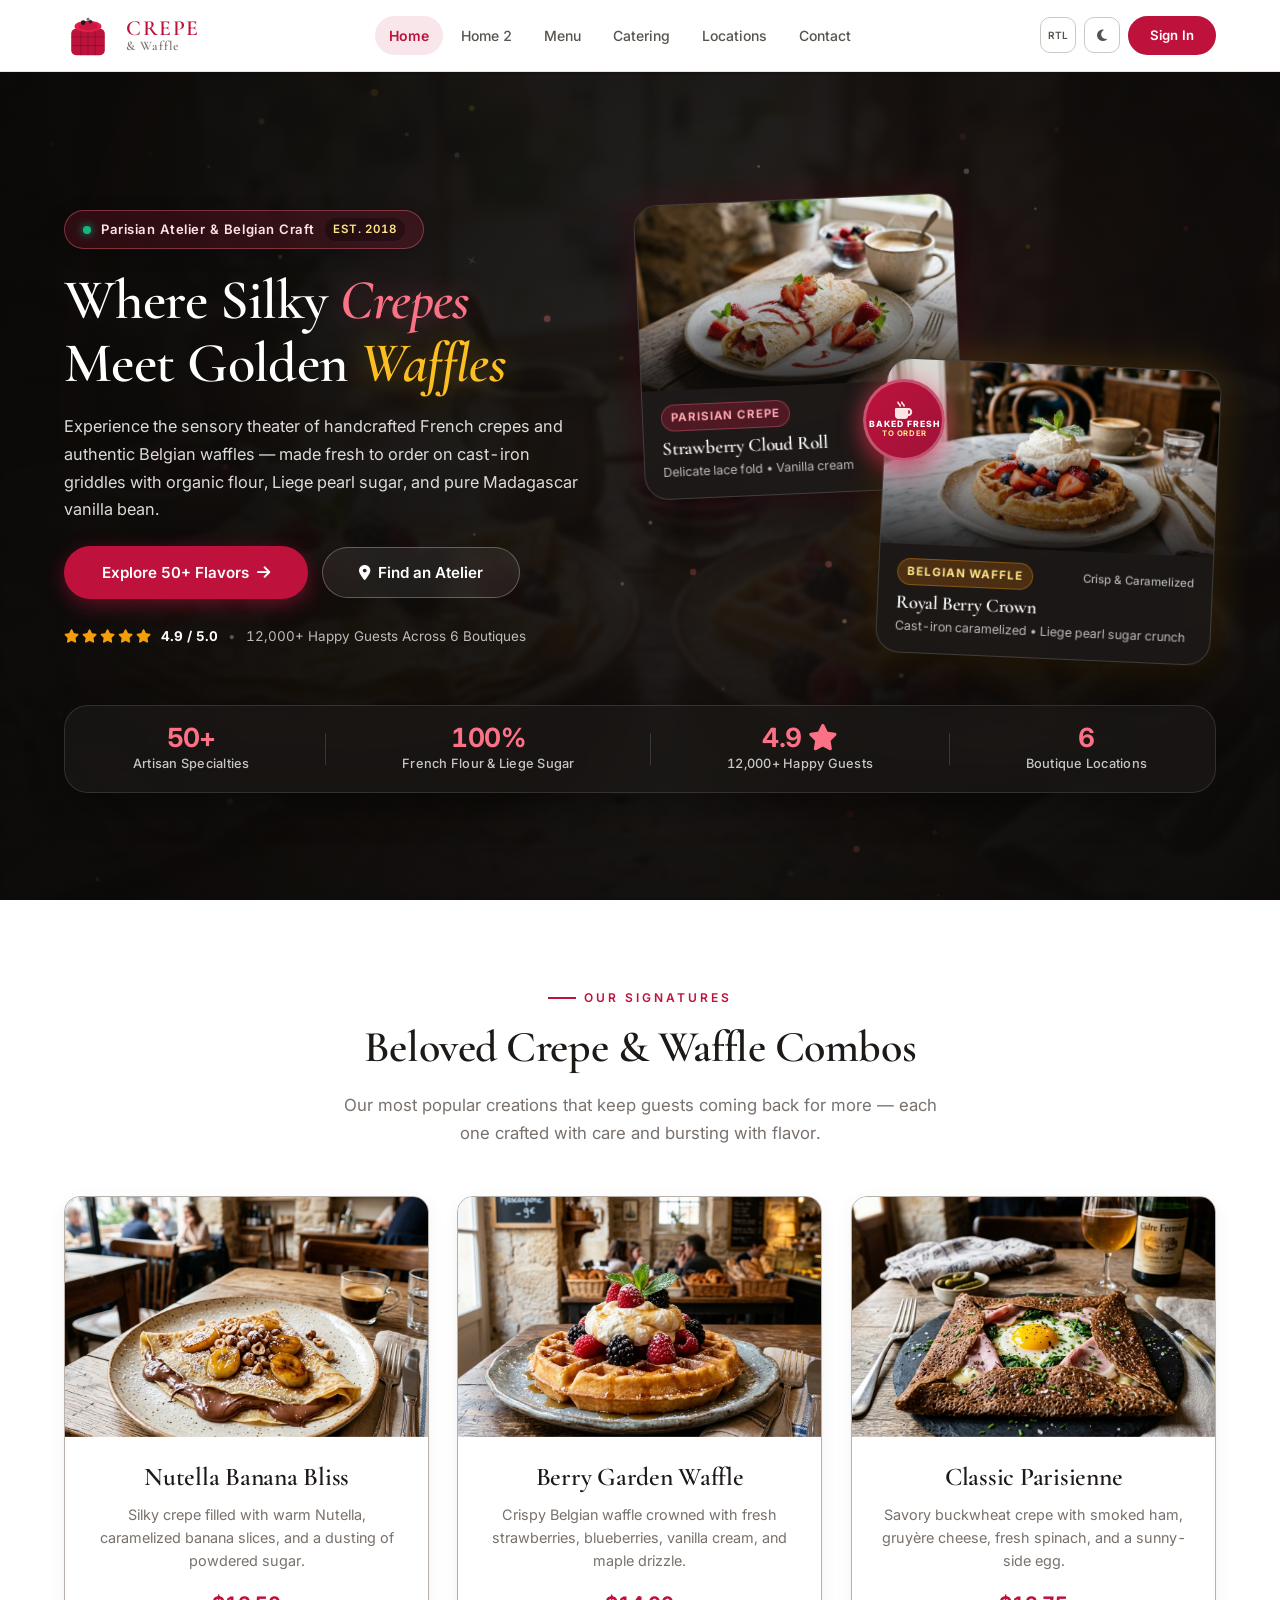
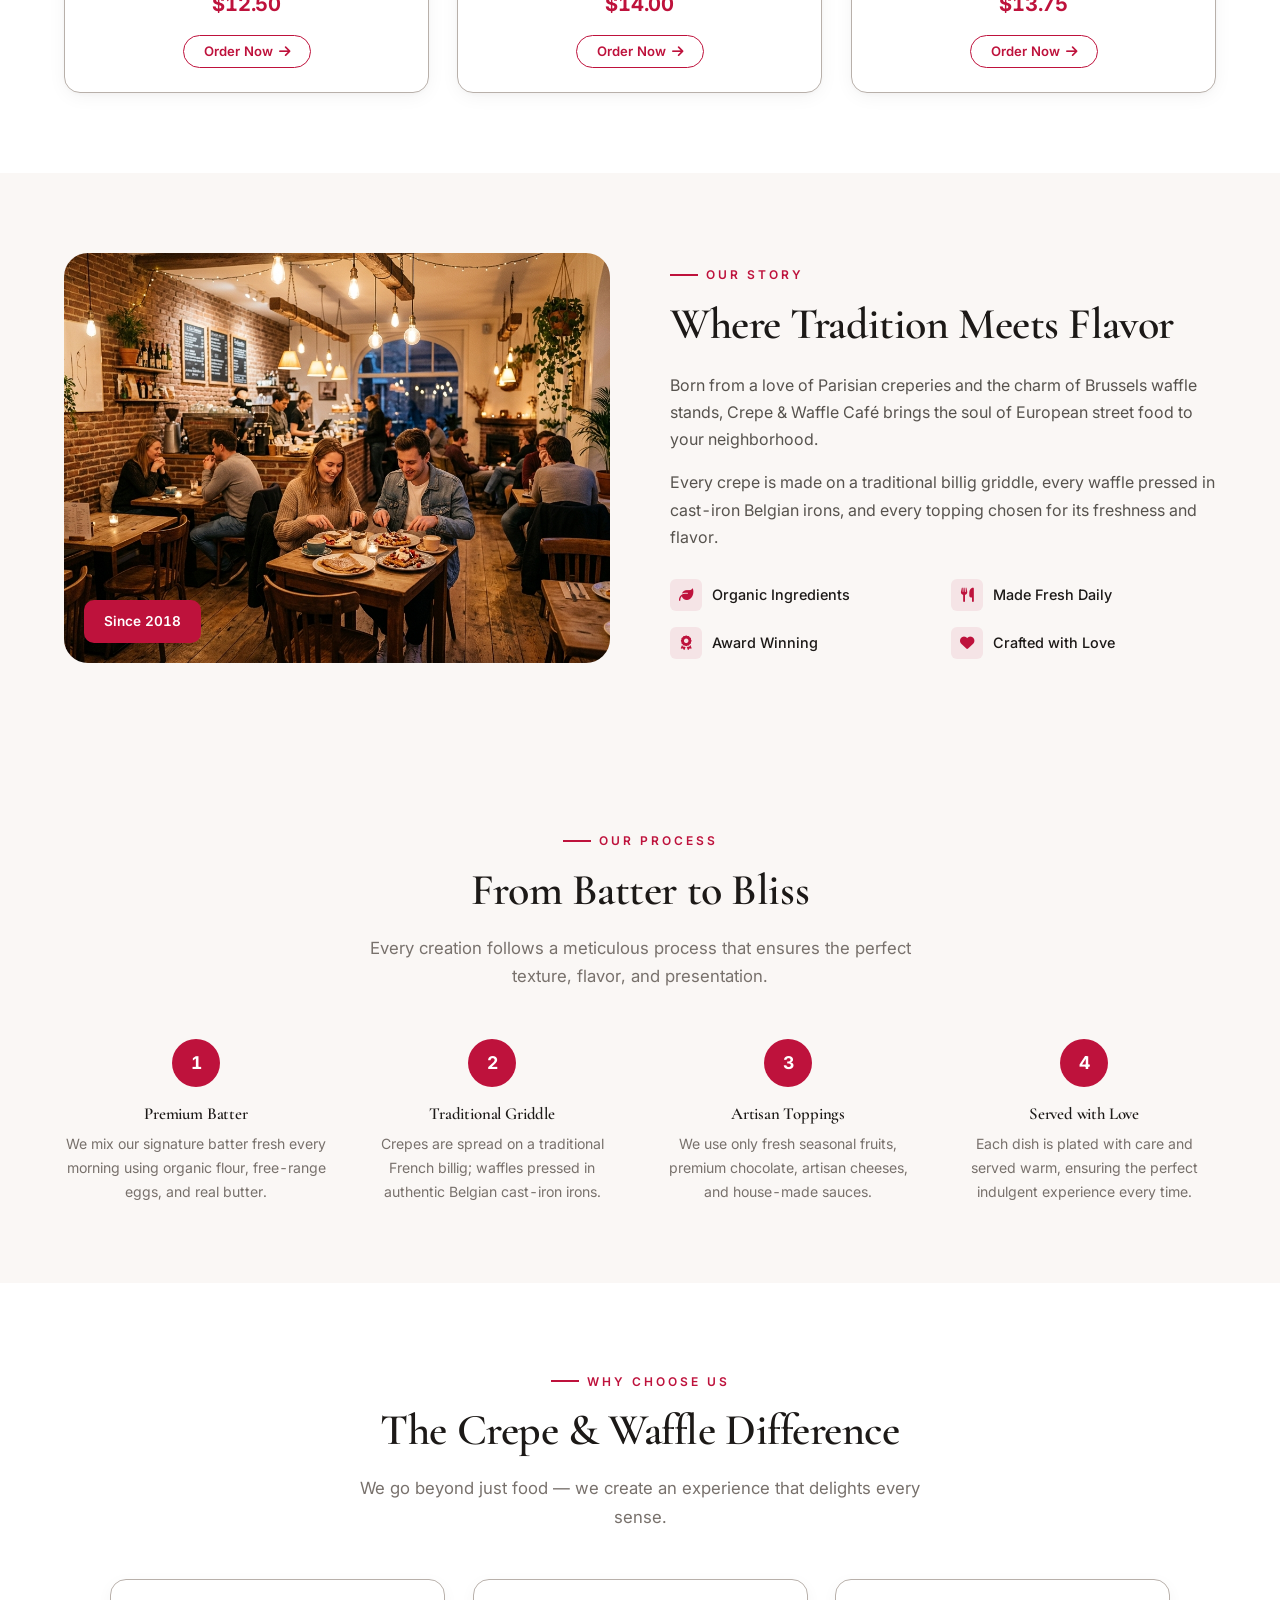
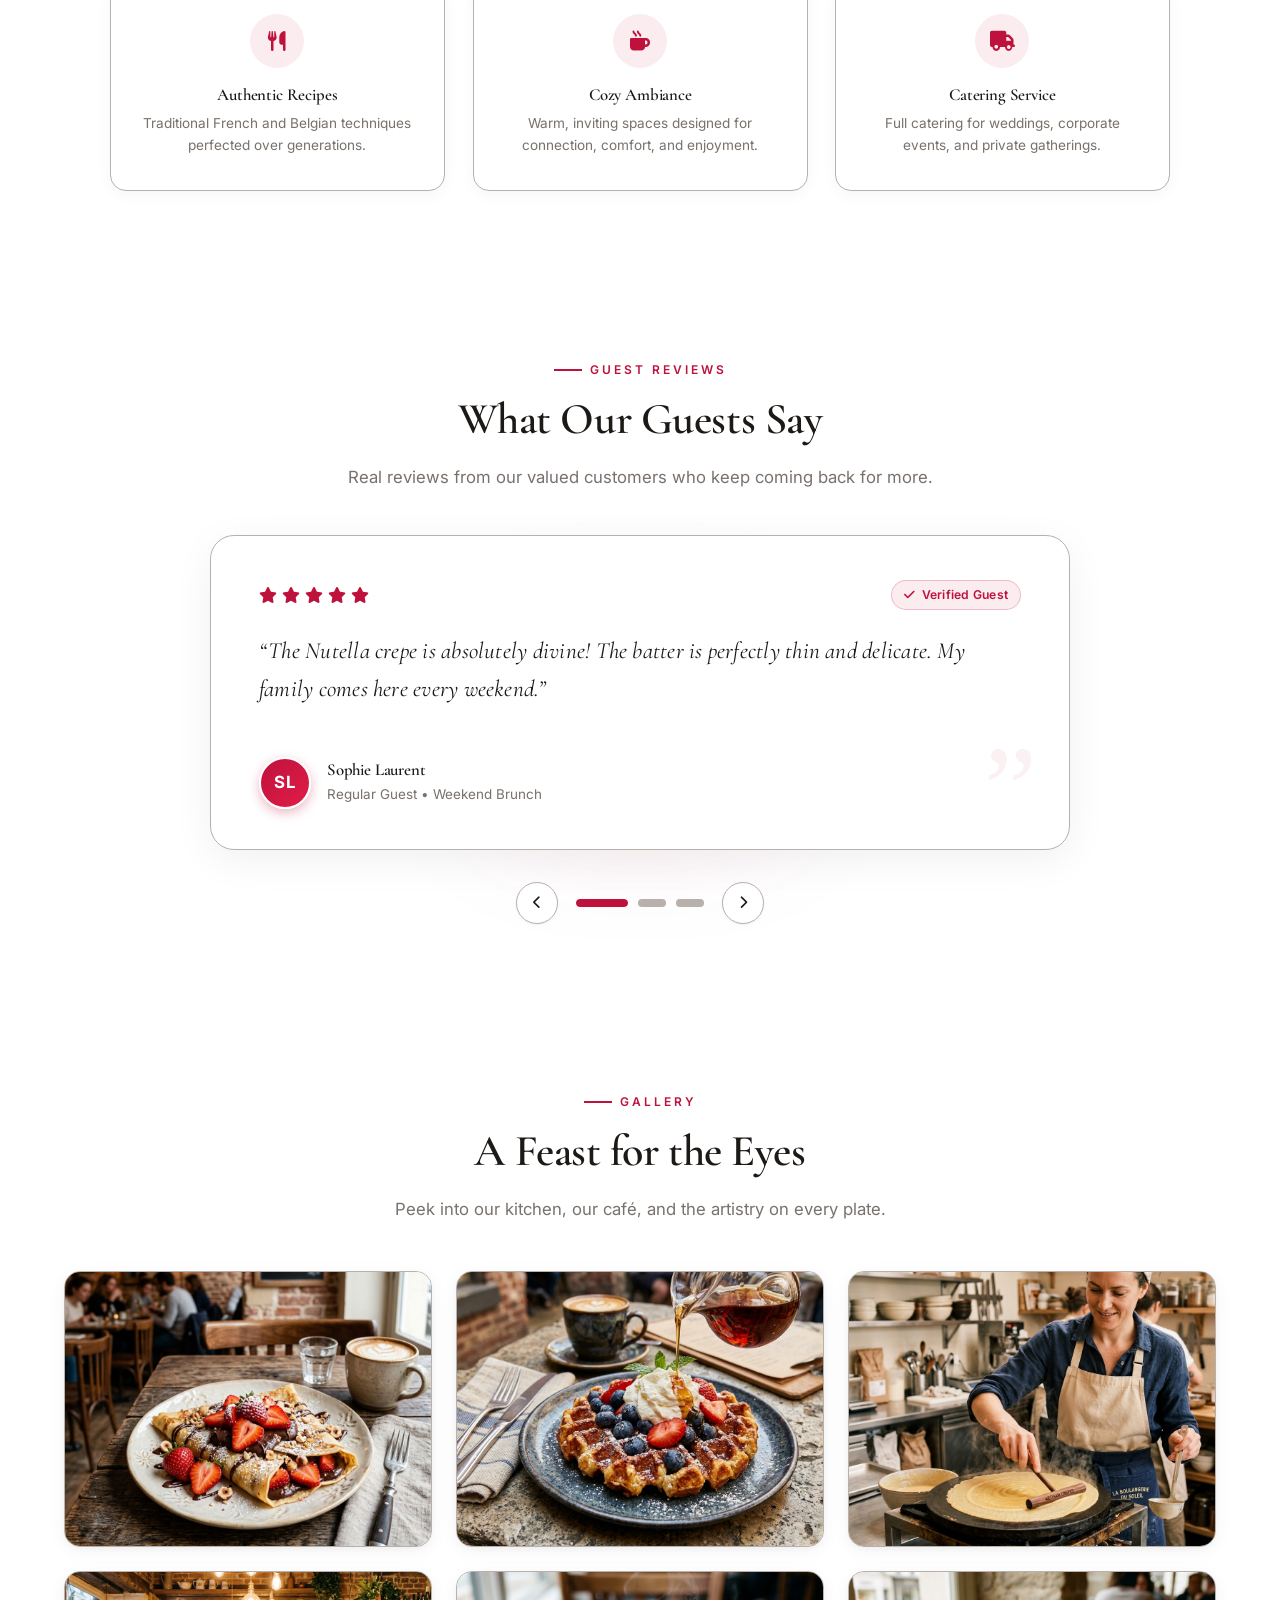
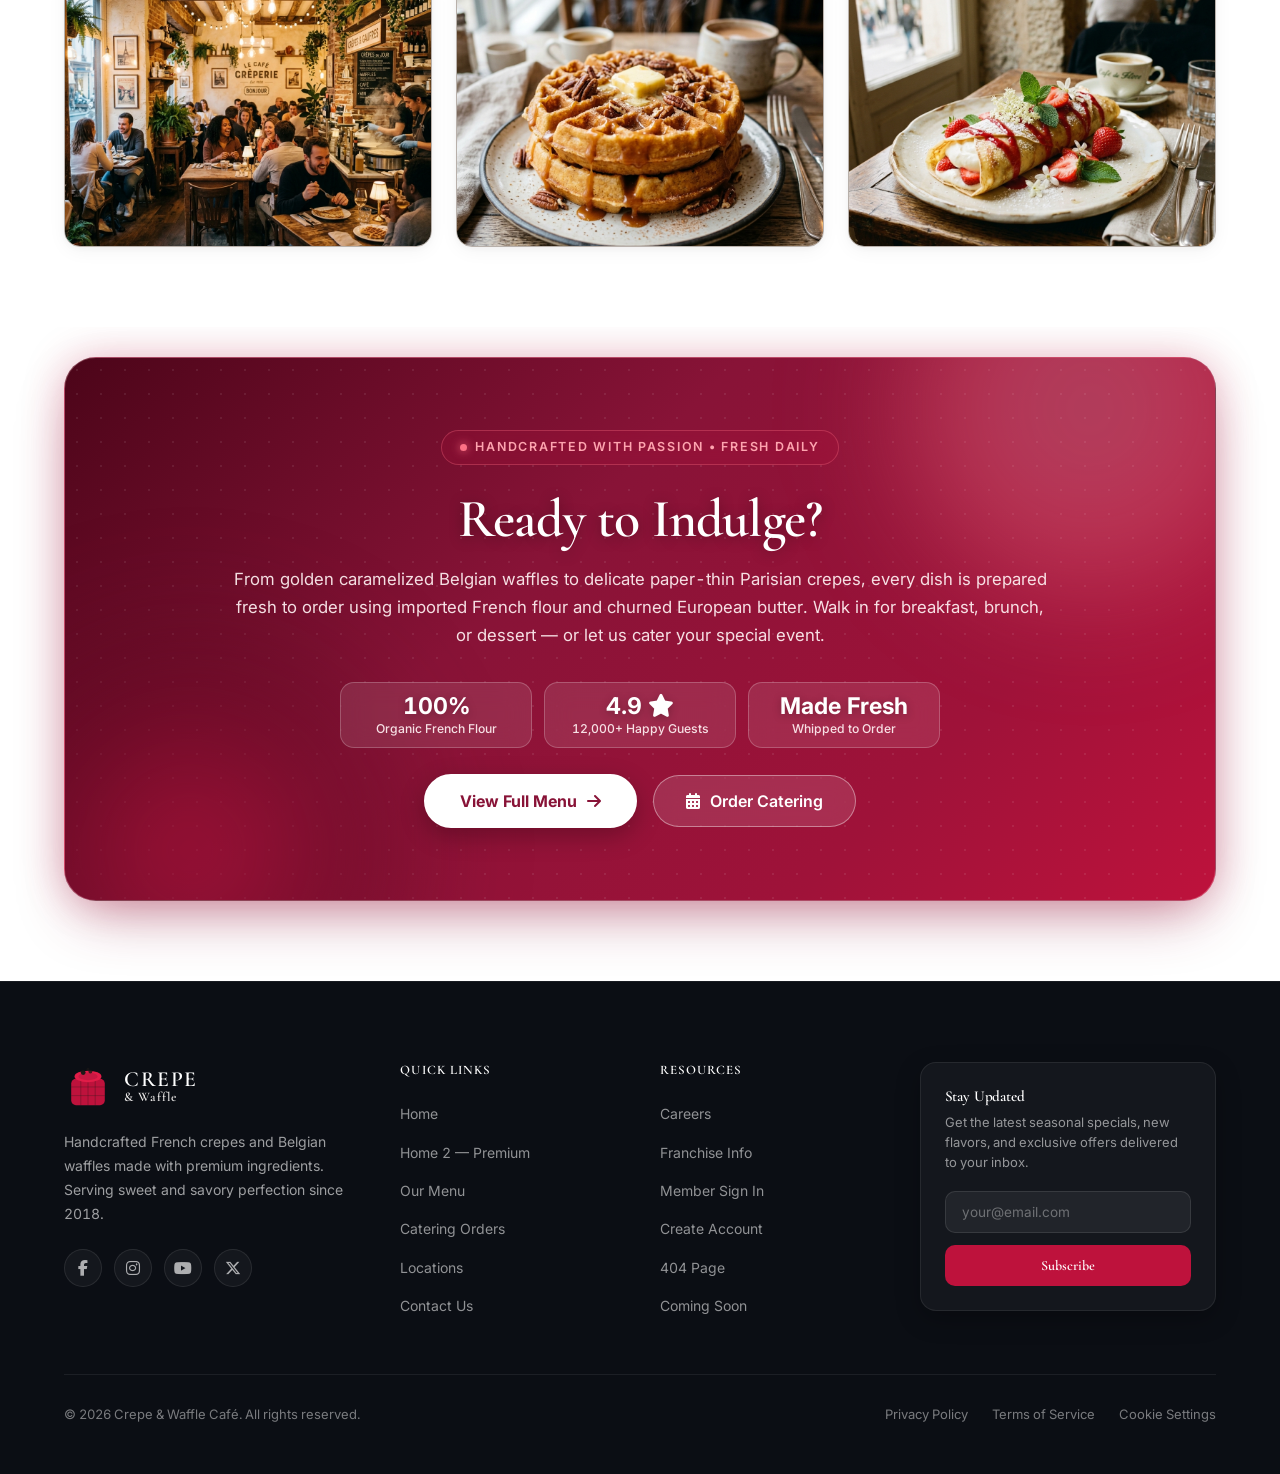
==== commit 7f55ac9a: "feat: add image assets and update HTML views with Font Awesome and refined metadata" ====
--- a/index.html
+++ b/index.html
@@ -6,7 +6,9 @@
     <meta name="description" content="Crepe & Waffle Café — Artisan French crepes and Belgian waffles made with premium ingredients. Sweet and savory perfection in every bite.">
     <title>Crepe & Waffle Café — Artisan Crepes & Belgian Waffles</title>
     <link rel="icon" href="favicon.svg" type="image/svg+xml">
-    <link rel="stylesheet" href="style.css">
+        <!-- Font Awesome 6 Icons -->
+    <link rel="stylesheet" href="https://cdnjs.cloudflare.com/ajax/libs/font-awesome/6.5.1/css/all.min.css">
+<link rel="stylesheet" href="style.css">
     <script src="components.js" defer></script>
 </head>
 <body>
@@ -51,22 +53,22 @@
                     <div class="hero-ctas fade-up">
                         <a href="menu.html" class="btn btn-primary btn-lg hero-cta-main">
                             <span>Explore 50+ Flavors</span>
-                            <svg xmlns="http://www.w3.org/2000/svg" width="18" height="18" viewBox="0 0 24 24" fill="none" stroke="currentColor" stroke-width="2.5" stroke-linecap="round" stroke-linejoin="round"><line x1="5" y1="12" x2="19" y2="12"/><polyline points="12 5 19 12 12 19"/></svg>
+                            <i class="fa-solid fa-arrow-right"></i>
                         </a>
                         <a href="locations.html" class="btn btn-secondary btn-lg hero-cta-sec">
-                            <svg xmlns="http://www.w3.org/2000/svg" width="16" height="16" viewBox="0 0 24 24" fill="none" stroke="currentColor" stroke-width="2" stroke-linecap="round" stroke-linejoin="round"><path d="M21 10c0 7-9 13-9 13s-9-6-9-13a9 9 0 0 1 18 0z"/><circle cx="12" cy="10" r="3"/></svg>
+                            <i class="fa-solid fa-location-dot"></i>
                             <span>Find an Atelier</span>
                         </a>
                     </div>
 
                     <div class="hero-trust-bar fade-up">
                         <div class="trust-stars">
-                            <svg xmlns="http://www.w3.org/2000/svg" width="14" height="14" viewBox="0 0 24 24" fill="currentColor"><polygon points="12 2 15.09 8.26 22 9.27 17 14.14 18.18 21.02 12 17.77 5.82 21.02 7 14.14 2 9.27 8.91 8.26 12 2"/></svg>
-                            <svg xmlns="http://www.w3.org/2000/svg" width="14" height="14" viewBox="0 0 24 24" fill="currentColor"><polygon points="12 2 15.09 8.26 22 9.27 17 14.14 18.18 21.02 12 17.77 5.82 21.02 7 14.14 2 9.27 8.91 8.26 12 2"/></svg>
-                            <svg xmlns="http://www.w3.org/2000/svg" width="14" height="14" viewBox="0 0 24 24" fill="currentColor"><polygon points="12 2 15.09 8.26 22 9.27 17 14.14 18.18 21.02 12 17.77 5.82 21.02 7 14.14 2 9.27 8.91 8.26 12 2"/></svg>
-                            <svg xmlns="http://www.w3.org/2000/svg" width="14" height="14" viewBox="0 0 24 24" fill="currentColor"><polygon points="12 2 15.09 8.26 22 9.27 17 14.14 18.18 21.02 12 17.77 5.82 21.02 7 14.14 2 9.27 8.91 8.26 12 2"/></svg>
-                            <svg xmlns="http://www.w3.org/2000/svg" width="14" height="14" viewBox="0 0 24 24" fill="currentColor"><polygon points="12 2 15.09 8.26 22 9.27 17 14.14 18.18 21.02 12 17.77 5.82 21.02 7 14.14 2 9.27 8.91 8.26 12 2"/></svg>
-                        </div>
+                        <i class="fa-solid fa-star"></i>
+                        <i class="fa-solid fa-star"></i>
+                        <i class="fa-solid fa-star"></i>
+                        <i class="fa-solid fa-star"></i>
+                        <i class="fa-solid fa-star"></i>
+                    </div>
                         <span class="trust-rating">4.9 / 5.0</span>
                         <span class="trust-divider">•</span>
                         <span class="trust-text">12,000+ Happy Guests Across 6 Boutiques</span>
@@ -88,7 +90,7 @@
                                     <span class="dish-badge-pill">Silky &amp; Light</span>
                                 </div>
                                 <h3 class="dish-title">Strawberry Cloud Roll</h3>
-                                <p class="dish-caption">Delicate lace fold • Vanilla cream • Organic coulis</p>
+                                <p class="dish-caption">Delicate lace fold • Vanilla cream</p>
                             </div>
                         </div>
 
@@ -111,7 +113,7 @@
                         <!-- Center Floating Seal: Artisan Craft -->
                         <div class="hero-craft-seal">
                             <div class="seal-inner">
-                                <span class="seal-icon">♨</span>
+                                <span class="seal-icon"><i class="fa-solid fa-mug-hot"></i></span>
                                 <span class="seal-text">BAKED FRESH</span>
                                 <span class="seal-sub">TO ORDER</span>
                             </div>
@@ -133,7 +135,7 @@
                 </div>
                 <div class="ribbon-sep"></div>
                 <div class="ribbon-item">
-                    <span class="ribbon-val">4.9 ★</span>
+                    <span class="ribbon-val">4.9 <i class="fa-solid fa-star"></i></span>
                     <span class="ribbon-lbl">12,000+ Happy Guests</span>
                 </div>
                 <div class="ribbon-sep"></div>
@@ -154,7 +156,7 @@
             <div class="combos-grid">
                 <div class="combo-card fade-up">
                     <div class="combo-card-img">
-                        <img src="assets/images/sweet-crepe-nutella.jpg" alt="Nutella banana crepe with chocolate drizzle" loading="lazy">
+                        <img src="assets/images/combo-nutella-banana.jpg" alt="Artisan Nutella banana crepe with caramelized bananas and crushed hazelnuts" loading="lazy">
                     </div>
                     <div class="combo-card-body">
                         <h3 class="combo-card-title">Nutella Banana Bliss</h3>
@@ -162,13 +164,13 @@
                         <span class="combo-card-price">$12.50</span>
                         <a href="menu.html" class="combo-card-btn">
                             <span>Order Now</span>
-                            <svg xmlns="http://www.w3.org/2000/svg" width="14" height="14" viewBox="0 0 24 24" fill="none" stroke="currentColor" stroke-width="2.5"><line x1="5" y1="12" x2="19" y2="12"></line><polyline points="12 5 19 12 12 19"></polyline></svg>
+                            <i class="fa-solid fa-arrow-right"></i>
                         </a>
                     </div>
                 </div>
                 <div class="combo-card fade-up">
                     <div class="combo-card-img">
-                        <img src="assets/images/belgian-waffle-berry.jpg" alt="Belgian waffle with fresh berries and whipped cream" loading="lazy">
+                        <img src="assets/images/combo-berry-waffle.jpg" alt="Artisan Berry Garden waffle with fresh berries and cream" loading="lazy">
                     </div>
                     <div class="combo-card-body">
                         <h3 class="combo-card-title">Berry Garden Waffle</h3>
@@ -176,13 +178,13 @@
                         <span class="combo-card-price">$14.00</span>
                         <a href="menu.html" class="combo-card-btn">
                             <span>Order Now</span>
-                            <svg xmlns="http://www.w3.org/2000/svg" width="14" height="14" viewBox="0 0 24 24" fill="none" stroke="currentColor" stroke-width="2.5"><line x1="5" y1="12" x2="19" y2="12"></line><polyline points="12 5 19 12 12 19"></polyline></svg>
+                            <i class="fa-solid fa-arrow-right"></i>
                         </a>
                     </div>
                 </div>
                 <div class="combo-card fade-up">
                     <div class="combo-card-img">
-                        <img src="assets/images/savory-crepe-ham.jpg" alt="Savory ham and cheese crepe with egg" loading="lazy">
+                        <img src="assets/images/combo-parisienne-crepe.jpg" alt="Traditional Classic Parisienne buckwheat galette with egg, ham and gruyère" loading="lazy">
                     </div>
                     <div class="combo-card-body">
                         <h3 class="combo-card-title">Classic Parisienne</h3>
@@ -190,7 +192,7 @@
                         <span class="combo-card-price">$13.75</span>
                         <a href="menu.html" class="combo-card-btn">
                             <span>Order Now</span>
-                            <svg xmlns="http://www.w3.org/2000/svg" width="14" height="14" viewBox="0 0 24 24" fill="none" stroke="currentColor" stroke-width="2.5"><line x1="5" y1="12" x2="19" y2="12"></line><polyline points="12 5 19 12 12 19"></polyline></svg>
+                            <i class="fa-solid fa-arrow-right"></i>
                         </a>
                     </div>
                 </div>
@@ -213,19 +215,19 @@
                     <p>Every crepe is made on a traditional billig griddle, every waffle pressed in cast-iron Belgian irons, and every topping chosen for its freshness and flavor.</p>
                     <div class="story-features">
                         <div class="story-feature">
-                            <span class="story-feature-icon"><svg xmlns="http://www.w3.org/2000/svg" width="16" height="16" viewBox="0 0 24 24" fill="none" stroke="currentColor" stroke-width="2" stroke-linecap="round" stroke-linejoin="round"><path d="M11 20A7 7 0 0 1 9.8 6.9C15.5 4.9 20 2 20 2s-1.7 5.3-3.8 9.8A7 7 0 0 1 11 20z"/><path d="M2 21c0-3 1.85-5.36 5.08-6C9.5 14.52 12 13 13 12"/></svg></span>
+                            <span class="story-feature-icon"><i class="fa-solid fa-leaf"></i></span>
                             <span>Organic Ingredients</span>
                         </div>
                         <div class="story-feature">
-                            <span class="story-feature-icon"><svg xmlns="http://www.w3.org/2000/svg" width="16" height="16" viewBox="0 0 24 24" fill="none" stroke="currentColor" stroke-width="2" stroke-linecap="round" stroke-linejoin="round"><path d="M3 2v7c0 1.1.9 2 2 2h4a2 2 0 0 0 2-2V2"/><path d="M7 2v20"/><path d="M21 15V2v0a5 5 0 0 0-5 5v6c0 1.1.9 2 2 2h3Zm0 0v7"/></svg></span>
+                            <span class="story-feature-icon"><i class="fa-solid fa-utensils"></i></span>
                             <span>Made Fresh Daily</span>
                         </div>
                         <div class="story-feature">
-                            <span class="story-feature-icon"><svg xmlns="http://www.w3.org/2000/svg" width="16" height="16" viewBox="0 0 24 24" fill="none" stroke="currentColor" stroke-width="2" stroke-linecap="round" stroke-linejoin="round"><circle cx="12" cy="8" r="7"/><polyline points="8.21 13.89 7 23 12 20 17 23 15.79 13.88"/></svg></span>
+                            <span class="story-feature-icon"><i class="fa-solid fa-award"></i></span>
                             <span>Award Winning</span>
                         </div>
                         <div class="story-feature">
-                            <span class="story-feature-icon"><svg xmlns="http://www.w3.org/2000/svg" width="16" height="16" viewBox="0 0 24 24" fill="none" stroke="currentColor" stroke-width="2" stroke-linecap="round" stroke-linejoin="round"><path d="M20.84 4.61a5.5 5.5 0 0 0-7.78 0L12 5.67l-1.06-1.06a5.5 5.5 0 0 0-7.78 7.78l1.06 1.06L12 21.23l7.78-7.78 1.06-1.06a5.5 5.5 0 0 0 0-7.78z"/></svg></span>
+                            <span class="story-feature-icon"><i class="fa-solid fa-heart"></i></span>
                             <span>Crafted with Love</span>
                         </div>
                     </div>
@@ -273,22 +275,17 @@
             <p class="section-desc fade-up">We go beyond just food — we create an experience that delights every sense.</p>
             <div class="why-grid">
                 <div class="why-card fade-up">
-                    <div class="why-icon"><svg xmlns="http://www.w3.org/2000/svg" width="24" height="24" viewBox="0 0 24 24" fill="none" stroke="currentColor" stroke-width="2" stroke-linecap="round" stroke-linejoin="round"><path d="M11 20A7 7 0 0 1 9.8 6.9C15.5 4.9 20 2 20 2s-1.7 5.3-3.8 9.8A7 7 0 0 1 11 20z"/><path d="M2 21c0-3 1.85-5.36 5.08-6C9.5 14.52 12 13 13 12"/></svg></div>
-                    <h4>Farm Fresh</h4>
-                    <p>Locally sourced organic ingredients from trusted farms and artisan suppliers.</p>
-                </div>
-                <div class="why-card fade-up">
-                    <div class="why-icon"><svg xmlns="http://www.w3.org/2000/svg" width="24" height="24" viewBox="0 0 24 24" fill="none" stroke="currentColor" stroke-width="2" stroke-linecap="round" stroke-linejoin="round"><path d="M3 2v7c0 1.1.9 2 2 2h4a2 2 0 0 0 2-2V2"/><path d="M7 2v20"/><path d="M21 15V2v0a5 5 0 0 0-5 5v6c0 1.1.9 2 2 2h3Zm0 0v7"/></svg></div>
+                    <div class="why-icon"><i class="fa-solid fa-utensils"></i></div>
                     <h4>Authentic Recipes</h4>
                     <p>Traditional French and Belgian techniques perfected over generations.</p>
                 </div>
                 <div class="why-card fade-up">
-                    <div class="why-icon"><svg xmlns="http://www.w3.org/2000/svg" width="24" height="24" viewBox="0 0 24 24" fill="none" stroke="currentColor" stroke-width="2" stroke-linecap="round" stroke-linejoin="round"><path d="M18 8h1a4 4 0 0 1 0 8h-1"/><path d="M2 8h16v9a4 4 0 0 1-4 4H6a4 4 0 0 1-4-4V8z"/><line x1="6" y1="1" x2="6" y2="4"/><line x1="10" y1="1" x2="10" y2="4"/><line x1="14" y1="1" x2="14" y2="4"/></svg></div>
+                    <div class="why-icon"><i class="fa-solid fa-mug-hot"></i></div>
                     <h4>Cozy Ambiance</h4>
                     <p>Warm, inviting spaces designed for connection, comfort, and enjoyment.</p>
                 </div>
                 <div class="why-card fade-up">
-                    <div class="why-icon"><svg xmlns="http://www.w3.org/2000/svg" width="24" height="24" viewBox="0 0 24 24" fill="none" stroke="currentColor" stroke-width="2" stroke-linecap="round" stroke-linejoin="round"><rect x="1" y="3" width="15" height="13"/><polygon points="16 8 20 8 23 11 23 16 16 16 16 8"/><circle cx="5.5" cy="18.5" r="2.5"/><circle cx="18.5" cy="18.5" r="2.5"/></svg></div>
+                    <div class="why-icon"><i class="fa-solid fa-truck"></i></div>
                     <h4>Catering Service</h4>
                     <p>Full catering for weddings, corporate events, and private gatherings.</p>
                 </div>
@@ -313,14 +310,14 @@
                         <div class="testimonial2-card">
                             <div class="testimonial2-card-top">
                                 <div class="testimonial2-stars" aria-label="5 out of 5 stars">
-                                    <svg xmlns="http://www.w3.org/2000/svg" width="18" height="18" viewBox="0 0 24 24" fill="currentColor"><polygon points="12 2 15.09 8.26 22 9.27 17 14.14 18.18 21.02 12 17.77 5.82 21.02 7 14.14 2 9.27 8.91 8.26 12 2"/></svg>
-                                    <svg xmlns="http://www.w3.org/2000/svg" width="18" height="18" viewBox="0 0 24 24" fill="currentColor"><polygon points="12 2 15.09 8.26 22 9.27 17 14.14 18.18 21.02 12 17.77 5.82 21.02 7 14.14 2 9.27 8.91 8.26 12 2"/></svg>
-                                    <svg xmlns="http://www.w3.org/2000/svg" width="18" height="18" viewBox="0 0 24 24" fill="currentColor"><polygon points="12 2 15.09 8.26 22 9.27 17 14.14 18.18 21.02 12 17.77 5.82 21.02 7 14.14 2 9.27 8.91 8.26 12 2"/></svg>
-                                    <svg xmlns="http://www.w3.org/2000/svg" width="18" height="18" viewBox="0 0 24 24" fill="currentColor"><polygon points="12 2 15.09 8.26 22 9.27 17 14.14 18.18 21.02 12 17.77 5.82 21.02 7 14.14 2 9.27 8.91 8.26 12 2"/></svg>
-                                    <svg xmlns="http://www.w3.org/2000/svg" width="18" height="18" viewBox="0 0 24 24" fill="currentColor"><polygon points="12 2 15.09 8.26 22 9.27 17 14.14 18.18 21.02 12 17.77 5.82 21.02 7 14.14 2 9.27 8.91 8.26 12 2"/></svg>
+                                    <i class="fa-solid fa-star"></i>
+                                    <i class="fa-solid fa-star"></i>
+                                    <i class="fa-solid fa-star"></i>
+                                    <i class="fa-solid fa-star"></i>
+                                    <i class="fa-solid fa-star"></i>
                                 </div>
                                 <span class="testimonial2-verified-pill">
-                                    <svg xmlns="http://www.w3.org/2000/svg" width="12" height="12" viewBox="0 0 24 24" fill="none" stroke="currentColor" stroke-width="2.8" stroke-linecap="round" stroke-linejoin="round"><polyline points="20 6 9 17 4 12"/></svg>
+                                    <i class="fa-solid fa-check"></i>
                                     <span>Verified Guest</span>
                                 </span>
                             </div>
@@ -348,14 +345,14 @@
                         <div class="testimonial2-card">
                             <div class="testimonial2-card-top">
                                 <div class="testimonial2-stars" aria-label="5 out of 5 stars">
-                                    <svg xmlns="http://www.w3.org/2000/svg" width="18" height="18" viewBox="0 0 24 24" fill="currentColor"><polygon points="12 2 15.09 8.26 22 9.27 17 14.14 18.18 21.02 12 17.77 5.82 21.02 7 14.14 2 9.27 8.91 8.26 12 2"/></svg>
-                                    <svg xmlns="http://www.w3.org/2000/svg" width="18" height="18" viewBox="0 0 24 24" fill="currentColor"><polygon points="12 2 15.09 8.26 22 9.27 17 14.14 18.18 21.02 12 17.77 5.82 21.02 7 14.14 2 9.27 8.91 8.26 12 2"/></svg>
-                                    <svg xmlns="http://www.w3.org/2000/svg" width="18" height="18" viewBox="0 0 24 24" fill="currentColor"><polygon points="12 2 15.09 8.26 22 9.27 17 14.14 18.18 21.02 12 17.77 5.82 21.02 7 14.14 2 9.27 8.91 8.26 12 2"/></svg>
-                                    <svg xmlns="http://www.w3.org/2000/svg" width="18" height="18" viewBox="0 0 24 24" fill="currentColor"><polygon points="12 2 15.09 8.26 22 9.27 17 14.14 18.18 21.02 12 17.77 5.82 21.02 7 14.14 2 9.27 8.91 8.26 12 2"/></svg>
-                                    <svg xmlns="http://www.w3.org/2000/svg" width="18" height="18" viewBox="0 0 24 24" fill="currentColor"><polygon points="12 2 15.09 8.26 22 9.27 17 14.14 18.18 21.02 12 17.77 5.82 21.02 7 14.14 2 9.27 8.91 8.26 12 2"/></svg>
+                                    <i class="fa-solid fa-star"></i>
+                                    <i class="fa-solid fa-star"></i>
+                                    <i class="fa-solid fa-star"></i>
+                                    <i class="fa-solid fa-star"></i>
+                                    <i class="fa-solid fa-star"></i>
                                 </div>
                                 <span class="testimonial2-verified-pill">
-                                    <svg xmlns="http://www.w3.org/2000/svg" width="12" height="12" viewBox="0 0 24 24" fill="none" stroke="currentColor" stroke-width="2.8" stroke-linecap="round" stroke-linejoin="round"><polyline points="20 6 9 17 4 12"/></svg>
+                                    <i class="fa-solid fa-check"></i>
                                     <span>Verified Guest</span>
                                 </span>
                             </div>
@@ -383,14 +380,14 @@
                         <div class="testimonial2-card">
                             <div class="testimonial2-card-top">
                                 <div class="testimonial2-stars" aria-label="5 out of 5 stars">
-                                    <svg xmlns="http://www.w3.org/2000/svg" width="18" height="18" viewBox="0 0 24 24" fill="currentColor"><polygon points="12 2 15.09 8.26 22 9.27 17 14.14 18.18 21.02 12 17.77 5.82 21.02 7 14.14 2 9.27 8.91 8.26 12 2"/></svg>
-                                    <svg xmlns="http://www.w3.org/2000/svg" width="18" height="18" viewBox="0 0 24 24" fill="currentColor"><polygon points="12 2 15.09 8.26 22 9.27 17 14.14 18.18 21.02 12 17.77 5.82 21.02 7 14.14 2 9.27 8.91 8.26 12 2"/></svg>
-                                    <svg xmlns="http://www.w3.org/2000/svg" width="18" height="18" viewBox="0 0 24 24" fill="currentColor"><polygon points="12 2 15.09 8.26 22 9.27 17 14.14 18.18 21.02 12 17.77 5.82 21.02 7 14.14 2 9.27 8.91 8.26 12 2"/></svg>
-                                    <svg xmlns="http://www.w3.org/2000/svg" width="18" height="18" viewBox="0 0 24 24" fill="currentColor"><polygon points="12 2 15.09 8.26 22 9.27 17 14.14 18.18 21.02 12 17.77 5.82 21.02 7 14.14 2 9.27 8.91 8.26 12 2"/></svg>
-                                    <svg xmlns="http://www.w3.org/2000/svg" width="18" height="18" viewBox="0 0 24 24" fill="currentColor"><polygon points="12 2 15.09 8.26 22 9.27 17 14.14 18.18 21.02 12 17.77 5.82 21.02 7 14.14 2 9.27 8.91 8.26 12 2"/></svg>
+                                    <i class="fa-solid fa-star"></i>
+                                    <i class="fa-solid fa-star"></i>
+                                    <i class="fa-solid fa-star"></i>
+                                    <i class="fa-solid fa-star"></i>
+                                    <i class="fa-solid fa-star"></i>
                                 </div>
                                 <span class="testimonial2-verified-pill">
-                                    <svg xmlns="http://www.w3.org/2000/svg" width="12" height="12" viewBox="0 0 24 24" fill="none" stroke="currentColor" stroke-width="2.8" stroke-linecap="round" stroke-linejoin="round"><polyline points="20 6 9 17 4 12"/></svg>
+                                    <i class="fa-solid fa-check"></i>
                                     <span>Verified Guest</span>
                                 </span>
                             </div>
@@ -417,7 +414,7 @@
                 <!-- Slider Controls: Prev/Next Buttons & 5s Progress Dots -->
                 <div class="testimonial2-controls">
                     <button class="testimonial2-nav-btn" id="testimonial-prev" aria-label="Previous testimonial">
-                        <svg xmlns="http://www.w3.org/2000/svg" width="18" height="18" viewBox="0 0 24 24" fill="none" stroke="currentColor" stroke-width="2.5" stroke-linecap="round" stroke-linejoin="round"><polyline points="15 18 9 12 15 6"/></svg>
+                        <i class="fa-solid fa-chevron-left"></i>
                     </button>
 
                     <div class="testimonial2-dots" id="testimonial-dots">
@@ -433,7 +430,7 @@
                     </div>
 
                     <button class="testimonial2-nav-btn" id="testimonial-next" aria-label="Next testimonial">
-                        <svg xmlns="http://www.w3.org/2000/svg" width="18" height="18" viewBox="0 0 24 24" fill="none" stroke="currentColor" stroke-width="2.5" stroke-linecap="round" stroke-linejoin="round"><polyline points="9 18 15 12 9 6"/></svg>
+                        <i class="fa-solid fa-chevron-right"></i>
                     </button>
                 </div>
             </div>
@@ -447,12 +444,12 @@
             <h2 class="section-title fade-up">A Feast for the Eyes</h2>
             <p class="section-desc fade-up">Peek into our kitchen, our café, and the artistry on every plate.</p>
             <div class="gallery-grid">
-                <div class="gallery-item fade-up"><img src="assets/images/sweet-crepe-nutella.jpg" alt="Nutella banana crepe" loading="lazy"></div>
-                <div class="gallery-item fade-up"><img src="assets/images/belgian-waffle-berry.jpg" alt="Berry topped waffle" loading="lazy"></div>
-                <div class="gallery-item fade-up"><img src="assets/images/chef-making-crepe.jpg" alt="Chef making crepe on griddle" loading="lazy"></div>
-                <div class="gallery-item fade-up"><img src="assets/images/cafe-interior.jpg" alt="Cozy café interior" loading="lazy"></div>
-                <div class="gallery-item fade-up"><img src="assets/images/waffle-caramel.jpg" alt="Caramel pecan waffle" loading="lazy"></div>
-                <div class="gallery-item fade-up"><img src="assets/images/crepe-strawberry.jpg" alt="Strawberry cream crepe" loading="lazy"></div>
+                <div class="gallery-item fade-up"><img src="assets/images/gallery-chocolate-crepe.jpg" alt="Artisan chocolate strawberry crepe with toasted hazelnuts" loading="lazy"></div>
+                <div class="gallery-item fade-up"><img src="assets/images/gallery-waffle-berries.jpg" alt="Belgian Liege waffle with wild blueberries, strawberries and pouring maple syrup" loading="lazy"></div>
+                <div class="gallery-item fade-up"><img src="assets/images/gallery-chef-crepe.jpg" alt="Pastry chef spreading batter on crepe billig griddle" loading="lazy"></div>
+                <div class="gallery-item fade-up"><img src="assets/images/gallery-cafe-interior.jpg" alt="Warm European cafe interior with glowing Edison lights" loading="lazy"></div>
+                <div class="gallery-item fade-up"><img src="assets/images/gallery-waffle-caramel.jpg" alt="Stacked Belgian waffles with melting butter and caramel pecans" loading="lazy"></div>
+                <div class="gallery-item fade-up"><img src="assets/images/gallery-berry-crepe.jpg" alt="Rolled French crepe with vanilla Chantilly cream and strawberries" loading="lazy"></div>
             </div>
         </div>
     </section>
@@ -475,7 +472,7 @@
                         <div class="cta-stat-caption">Organic French Flour</div>
                     </div>
                     <div class="cta-stat-box">
-                        <div class="cta-stat-value">4.9 ★</div>
+                        <div class="cta-stat-value">4.9 <i class="fa-solid fa-star"></i></div>
                         <div class="cta-stat-caption">12,000+ Happy Guests</div>
                     </div>
                     <div class="cta-stat-box">
@@ -486,10 +483,10 @@
                 <div class="cta-buttons">
                     <a href="menu.html" class="btn btn-cta-white">
                         <span>View Full Menu</span>
-                        <svg xmlns="http://www.w3.org/2000/svg" width="18" height="18" viewBox="0 0 24 24" fill="none" stroke="currentColor" stroke-width="2.4" stroke-linecap="round" stroke-linejoin="round"><line x1="5" y1="12" x2="19" y2="12"></line><polyline points="12 5 19 12 12 19"></polyline></svg>
+                        <i class="fa-solid fa-arrow-right"></i>
                     </a>
                     <a href="catering.html" class="btn btn-cta-glass">
-                        <svg xmlns="http://www.w3.org/2000/svg" width="18" height="18" viewBox="0 0 24 24" fill="none" stroke="currentColor" stroke-width="2" stroke-linecap="round" stroke-linejoin="round"><rect x="3" y="4" width="18" height="18" rx="2" ry="2"></rect><line x1="16" y1="2" x2="16" y2="6"></line><line x1="8" y1="2" x2="8" y2="6"></line><line x1="3" y1="10" x2="21" y2="10"></line></svg>
+                        <i class="fa-solid fa-calendar-days"></i>
                         <span>Order Catering</span>
                     </a>
                 </div>
--- a/style.css
+++ b/style.css
@@ -41,8 +41,8 @@
     --shadow-md: 0 6px 18px rgba(28, 25, 23, 0.08);
     --shadow-lg: 0 14px 34px rgba(28, 25, 23, 0.11);
     --shadow-xl: 0 22px 50px rgba(28, 25, 23, 0.14);
-    --shadow-card: 0 4px 16px rgba(28, 25, 23, 0.07), 0 1px 3px rgba(28, 25, 23, 0.04);
-    --shadow-card-hover: 0 12px 30px rgba(28, 25, 23, 0.12), 0 4px 8px rgba(28, 25, 23, 0.06);
+    --shadow-card: 0 4px 20px -2px rgba(28, 25, 23, 0.06), 0 2px 6px -1px rgba(28, 25, 23, 0.04);
+    --shadow-card-hover: 0 20px 42px -10px rgba(28, 25, 23, 0.14), 0 8px 18px -4px rgba(190, 18, 60, 0.10), 0 0 0 1px rgba(190, 18, 60, 0.15);
     --shadow-primary: 0 8px 24px rgba(190, 18, 60, 0.28);
 
     /* Typography */
@@ -91,8 +91,8 @@
     --shadow-md: 0 6px 20px rgba(0, 0, 0, 0.45);
     --shadow-lg: 0 14px 34px rgba(0, 0, 0, 0.5);
     --shadow-xl: 0 22px 50px rgba(0, 0, 0, 0.55);
-    --shadow-card: 0 4px 18px rgba(0, 0, 0, 0.45);
-    --shadow-card-hover: 0 12px 32px rgba(0, 0, 0, 0.6);
+    --shadow-card: 0 4px 22px rgba(0, 0, 0, 0.5), 0 1px 4px rgba(0, 0, 0, 0.4);
+    --shadow-card-hover: 0 24px 50px -10px rgba(0, 0, 0, 0.75), 0 0 28px rgba(251, 113, 133, 0.22), 0 0 0 1px rgba(251, 113, 133, 0.35);
     --shadow-primary: 0 8px 24px rgba(190, 18, 60, 0.3);
     --primary-light: #FB7185;
 }
@@ -148,7 +148,7 @@
     direction: rtl !important;
 }
 
-/* ─── TYPOGRAPHY ───────────────────────────────────────── */
+/* ─── TYPOGRAPHY (Headings: 600 | Paragraphs: 400–550) ──── */
 h1, h2, h3, h4, h5, h6 {
     font-family: var(--font-heading);
     font-weight: 600;
@@ -157,7 +157,7 @@
     letter-spacing: -0.01em;
 }
 
-h1 { font-size: clamp(2.4rem, 5.5vw, 3.8rem); font-weight: 700; }
+h1 { font-size: clamp(2.4rem, 5.5vw, 3.8rem); font-weight: 600; }
 h2 { font-size: clamp(1.85rem, 3.8vw, 2.75rem); font-weight: 600; }
 h3 { font-size: clamp(1.4rem, 2.8vw, 1.9rem); font-weight: 600; }
 h4 { font-size: clamp(1.15rem, 2.2vw, 1.45rem); font-weight: 600; }
@@ -170,6 +170,75 @@
     color: var(--text-secondary);
     line-height: 1.7;
     font-size: 1rem;
+}
+
+/* Strict Typography Enforcement Across All Pages & Responsive Views */
+h1, h2, h3, h4, h5, h6,
+.section-title,
+.hero-atelier-title,
+.hero-title,
+.hero2-text h1,
+.page-hero h1,
+.dish-title,
+.combo-card-title,
+.menu-card-title,
+.cta-title,
+.cta-title--berry,
+.cta-title--split,
+.cta-title--menu,
+.cta-banner-card-content h2,
+.cta-banner h2,
+.flavor-card h4,
+.exp-card h4,
+.exp-card h3,
+.catering-pkg-title,
+.catering-side-image-overlay h4,
+.catering-form-wrap h3,
+.contact-info-text h4,
+.contact-form-wrap h3,
+.contact-image-overlay h4,
+.auth-title,
+.error-title,
+.soon-title,
+.footer-col-title,
+.footer-newsletter-title,
+.map-floating-card h4,
+.amenity-card h4,
+.gallery-title,
+.location-card-name,
+.testimonial2-author-name {
+    font-weight: 600;
+}
+
+p,
+.section-desc,
+.hero-atelier-desc,
+.hero-desc,
+.hero2-text p,
+.page-hero p,
+.dish-caption,
+.combo-card-desc,
+.menu-card-desc,
+.cta-desc,
+.cta-desc--berry,
+.cta-desc--split,
+.cta-desc--menu,
+.auth-subtitle,
+.error-desc,
+.soon-desc,
+.why-card p,
+.chef-text p,
+.amenity-card p,
+.flavor-card p,
+.exp-card p,
+.story-text p,
+.process-step p,
+.catering-side-image-overlay p,
+.contact-info-text p,
+.contact-image-overlay p,
+.footer-brand p,
+.map-floating-addr {
+    font-weight: 400;
 }
 
 .section-label {
@@ -213,12 +282,19 @@
 
 .text-center { text-align: center; }
 
-/* ─── CONTAINER ────────────────────────────────────────── */
-.container {
+/* ─── CONSISTENT HORIZONTAL SPACING & CONTAINER SYSTEM ──── */
+.container,
+.nav-inner,
+.hero-atelier-container,
+.hero2-grid,
+.page-hero .container {
     width: 100%;
     max-width: var(--container-max);
-    margin: 0 auto;
-    padding: 0 var(--section-pad-x);
+    margin-left: auto;
+    margin-right: auto;
+    padding-left: var(--section-pad-x);
+    padding-right: var(--section-pad-x);
+    box-sizing: border-box;
 }
 
 .container-narrow {
@@ -336,7 +412,7 @@
 }
 .brand-top {
     font-family: var(--font-heading);
-    font-weight: 700;
+    font-weight: 600;
     font-size: 1.35rem;
     color: var(--primary);
     letter-spacing: 1.5px;
@@ -431,92 +507,112 @@
 /* Mobile Menu Button */
 .mobile-menu-btn {
     display: none;
-    width: 36px;
-    height: 36px;
+    width: 2.25rem;
+    height: 2.25rem;
     align-items: center;
     justify-content: center;
     border-radius: var(--radius-md);
+    background: var(--bg-card);
+    border: 1.5px solid var(--border-color);
     color: var(--text-primary);
-    border: 1px solid var(--border-color);
-    background: var(--bg-card);
-}
-
-/* Mobile Menu */
+    cursor: pointer;
+    transition: var(--transition-fast);
+}
+
+.mobile-menu-btn:hover {
+    border-color: var(--primary);
+    color: var(--primary);
+    background: rgba(190, 18, 60, 0.08);
+}
+
+html.dark .mobile-menu-btn {
+    background: rgba(255, 255, 255, 0.06);
+    border-color: rgba(255, 255, 255, 0.15);
+    color: rgba(255, 255, 255, 0.85);
+}
+
+html.dark .mobile-menu-btn:hover {
+    background: rgba(255, 255, 255, 0.12);
+    border-color: var(--primary-light);
+    color: #fff;
+}
+
+/* Mobile Backdrop */
 .mobile-backdrop {
     display: none;
     position: fixed;
     inset: 0;
-    background: rgba(0, 0, 0, 0.4);
-    z-index: 998;
-    opacity: 0;
-    transition: opacity var(--transition-base);
-}
+    background: rgba(0, 0, 0, 0.6);
+    backdrop-filter: blur(6px);
+    -webkit-backdrop-filter: blur(6px);
+    z-index: 990;
+    top: var(--header-height);
+}
+
 .mobile-backdrop.open {
     display: block;
-    opacity: 1;
-}
-
+}
+
+/* Mobile Menu Drawer */
 .mobile-menu {
     display: none;
-    position: fixed;
-    top: var(--header-height);
+    position: absolute;
+    top: 100%;
     left: 0;
     right: 0;
     background: var(--bg-card);
-    z-index: 999;
-    padding: 16px 20px 24px;
-    border-bottom: 1px solid var(--border-color);
-    transform: translateY(-10px);
-    opacity: 0;
-    transition: all var(--transition-base);
-    box-shadow: var(--shadow-lg);
+    border-bottom: 1.5px solid var(--border-color);
+    box-shadow: var(--shadow-xl);
+    z-index: 995;
+    padding: 1.25rem var(--section-pad-x);
     max-height: calc(100vh - var(--header-height));
     overflow-y: auto;
 }
+
 .mobile-menu.open {
     display: block;
-    transform: translateY(0);
-    opacity: 1;
-}
-
-.mob-link {
+    animation: fadeInDown 0.25s cubic-bezier(0.16, 1, 0.3, 1);
+}
+
+.mobile-menu .mob-link {
     display: block;
-    padding: 12px 16px;
-    font-size: 0.95rem;
+    padding: 0.75rem 1rem;
+    border-radius: var(--radius-md);
+    font-family: var(--font-heading);
     font-weight: 500;
-    color: var(--text-secondary);
-    border-radius: var(--radius-md);
-    transition: all var(--transition-fast);
-}
-.mob-link:hover {
+    font-size: 0.9375rem;
+    color: var(--text-primary);
+    transition: var(--transition-fast);
+    text-decoration: none;
+}
+
+.mobile-menu .mob-link:hover,
+.mobile-menu .mob-link.active {
+    background: rgba(190, 18, 60, 0.08);
     color: var(--primary);
-    background: rgba(190, 18, 60, 0.08);
-}
-.mob-link.active {
-    color: var(--primary);
-    background: rgba(190, 18, 60, 0.1);
-    font-weight: 600;
-}
-
-html.dark .mob-link:hover {
-    color: #FAFAF9;
-    background: rgba(255, 255, 255, 0.08);
-}
-html.dark .mob-link.active {
-    color: #FFFFFF;
-    background: rgba(225, 29, 72, 0.35);
-    font-weight: 600;
-}
-
-.mob-actions {
-    padding: 12px 0;
-    border-top: 1px solid var(--border-color);
-    margin-top: 8px;
-}
-.mob-toggles {
-    display: flex;
-    gap: 8px;
-    padding-top: 12px;
+}
+
+html.dark .mobile-menu .mob-link:hover,
+html.dark .mobile-menu .mob-link.active {
+    background: rgba(251, 113, 133, 0.14);
+    color: #FB7185;
+}
+
+.mobile-menu .mob-actions {
+    margin-top: 0.75rem;
+    padding-top: 0.75rem;
+    border-top: 1px solid var(--border-light);
+    display: flex;
+    flex-direction: column;
+    gap: 0.5rem;
+}
+
+.mobile-menu .mob-toggles {
+    display: flex;
+    align-items: center;
+    justify-content: center;
+    gap: 0.75rem;
+    margin-top: 0.75rem;
 }
 
 .navbar-spacer { height: var(--header-height); }
@@ -646,7 +742,7 @@
     color: #FFFFFF;
     font-family: var(--font-heading);
     font-size: clamp(2.4rem, 4.4vw, 3.8rem);
-    font-weight: 700;
+    font-weight: 600;
     line-height: 1.12;
     margin-bottom: 18px;
     letter-spacing: -0.01em;
@@ -896,7 +992,7 @@
 .dish-title {
     font-family: var(--font-heading);
     font-size: 1.18rem;
-    font-weight: 700;
+    font-weight: 600;
     color: #FFFFFF;
     margin: 4px 0 2px;
 }
@@ -1151,6 +1247,316 @@
     }
 }
 
+/* ─── PROFESSIONAL CARD SYSTEM & MICRO-INTERACTIONS ───── */
+.combo-card,
+.menu-card,
+.flavor-card,
+.why-card,
+.exp-card,
+.amenity-card,
+.location-card,
+.review-card,
+.testimonial-card,
+.testimonial2-card,
+.contact-info-card,
+.contact-image-card,
+.catering-pkg,
+.catering-side-image-card,
+.countdown-item,
+.card {
+    position: relative;
+    isolation: isolate;
+    transition: transform 0.4s cubic-bezier(0.16, 1, 0.3, 1),
+                box-shadow 0.4s cubic-bezier(0.16, 1, 0.3, 1),
+                border-color 0.35s ease,
+                background-color 0.35s ease;
+    will-change: transform, box-shadow;
+}
+
+/* Luminous Top Gradient Accent on Hover */
+.combo-card::before,
+.menu-card::before,
+.flavor-card::before,
+.why-card::before,
+.exp-card::before,
+.amenity-card::before,
+.location-card::before,
+.review-card::before,
+.contact-info-card::before,
+.testimonial-card::before,
+.catering-pkg::before {
+    content: '';
+    position: absolute;
+    top: 0;
+    left: 0;
+    right: 0;
+    height: 3px;
+    background: linear-gradient(90deg, transparent 0%, var(--primary) 50%, transparent 100%);
+    opacity: 0;
+    transform: scaleX(0.3);
+    transition: opacity 0.4s ease, transform 0.4s cubic-bezier(0.16, 1, 0.3, 1);
+    z-index: 5;
+    pointer-events: none;
+    border-radius: inherit;
+}
+
+html.dark .combo-card::before,
+html.dark .menu-card::before,
+html.dark .flavor-card::before,
+html.dark .why-card::before,
+html.dark .exp-card::before,
+html.dark .amenity-card::before,
+html.dark .location-card::before,
+html.dark .review-card::before,
+html.dark .contact-info-card::before,
+html.dark .testimonial-card::before,
+html.dark .catering-pkg::before {
+    background: linear-gradient(90deg, transparent 0%, #FB7185 50%, transparent 100%);
+}
+
+.combo-card:hover::before,
+.menu-card:hover::before,
+.flavor-card:hover::before,
+.why-card:hover::before,
+.exp-card:hover::before,
+.amenity-card:hover::before,
+.location-card:hover::before,
+.review-card:hover::before,
+.contact-info-card:hover::before,
+.testimonial-card:hover::before,
+.catering-pkg:hover::before {
+    opacity: 1;
+    transform: scaleX(1);
+}
+
+/* Diagonal Light Sweep Beam (Shimmer Ray) */
+.combo-card::after,
+.menu-card::after,
+.flavor-card::after,
+.location-card::after,
+.why-card::after,
+.exp-card::after,
+.amenity-card::after,
+.review-card::after,
+.testimonial-card::after,
+.catering-pkg::after {
+    content: '';
+    position: absolute;
+    top: -50%;
+    left: -70%;
+    width: 50%;
+    height: 200%;
+    background: linear-gradient(
+        90deg,
+        transparent,
+        rgba(255, 255, 255, 0.16),
+        transparent
+    );
+    transform: rotate(25deg);
+    pointer-events: none;
+    opacity: 0;
+    z-index: 6;
+}
+
+html.dark .combo-card::after,
+html.dark .menu-card::after,
+html.dark .flavor-card::after,
+html.dark .location-card::after,
+html.dark .why-card::after,
+html.dark .exp-card::after,
+html.dark .amenity-card::after,
+html.dark .review-card::after,
+html.dark .testimonial-card::after,
+html.dark .catering-pkg::after {
+    background: linear-gradient(
+        90deg,
+        transparent,
+        rgba(255, 255, 255, 0.08),
+        transparent
+    );
+}
+
+.combo-card:hover::after,
+.menu-card:hover::after,
+.flavor-card:hover::after,
+.location-card:hover::after,
+.why-card:hover::after,
+.exp-card:hover::after,
+.amenity-card:hover::after,
+.review-card:hover::after,
+.testimonial-card:hover::after,
+.catering-pkg:hover::after {
+    opacity: 1;
+    left: 140%;
+    transition: left 0.85s cubic-bezier(0.16, 1, 0.3, 1), opacity 0.35s ease;
+}
+
+/* Fluid Hover Elevation & Glowing Ring */
+.combo-card:hover,
+.menu-card:hover,
+.flavor-card:hover,
+.why-card:hover,
+.exp-card:hover,
+.amenity-card:hover,
+.location-card:hover,
+.review-card:hover,
+.testimonial-card:hover,
+.contact-info-card:hover,
+.contact-image-card:hover,
+.catering-pkg:hover,
+.catering-side-image-card:hover {
+    transform: translateY(-8px);
+    box-shadow: var(--shadow-card-hover);
+    border-color: var(--primary);
+}
+
+html.dark .combo-card:hover,
+html.dark .menu-card:hover,
+html.dark .flavor-card:hover,
+html.dark .why-card:hover,
+html.dark .exp-card:hover,
+html.dark .amenity-card:hover,
+html.dark .location-card:hover,
+html.dark .review-card:hover,
+html.dark .testimonial-card:hover,
+html.dark .contact-info-card:hover,
+html.dark .contact-image-card:hover,
+html.dark .catering-pkg:hover,
+html.dark .catering-side-image-card:hover {
+    border-color: rgba(251, 113, 133, 0.45);
+}
+
+/* Card Media Smoothing & Gentle Parallax Zoom */
+.combo-card-img,
+.menu-card-img,
+.flavor-card-img,
+.location-card-img,
+.contact-image-card,
+.catering-side-image-card {
+    overflow: hidden;
+    position: relative;
+}
+
+.combo-card-img img,
+.menu-card-img img,
+.flavor-card-img img,
+.location-card-img img,
+.contact-image-card img,
+.catering-side-image-card img {
+    transition: transform 0.65s cubic-bezier(0.16, 1, 0.3, 1), filter 0.65s ease;
+    will-change: transform;
+}
+
+.combo-card:hover .combo-card-img img,
+.menu-card:hover .menu-card-img img,
+.flavor-card:hover .flavor-card-img img,
+.location-card:hover .location-card-img img,
+.contact-image-card:hover img,
+.catering-side-image-card:hover img {
+    transform: scale(1.08);
+    filter: brightness(1.03);
+}
+
+/* Icon Micro-Interactions Inside Cards */
+.why-icon,
+.exp-icon,
+.amenity-icon-box,
+.contact-info-icon {
+    transition: transform 0.4s cubic-bezier(0.16, 1, 0.3, 1),
+                background-color 0.35s ease,
+                color 0.35s ease,
+                box-shadow 0.4s cubic-bezier(0.16, 1, 0.3, 1);
+    will-change: transform;
+}
+
+.why-card:hover .why-icon,
+.exp-card:hover .exp-icon,
+.amenity-card:hover .amenity-icon-box,
+.contact-info-card:hover .contact-info-icon {
+    transform: scale(1.12) translateY(-3px);
+    background: rgba(190, 18, 60, 0.16);
+    color: var(--primary);
+    box-shadow: 0 8px 22px rgba(190, 18, 60, 0.22);
+}
+
+html.dark .why-icon,
+html.dark .exp-icon,
+html.dark .contact-info-icon,
+html.dark .story-feature-icon {
+    background: rgba(251, 113, 133, 0.12);
+    color: #FDA4AF;
+}
+
+html.dark .why-card:hover .why-icon,
+html.dark .exp-card:hover .exp-icon,
+html.dark .amenity-card:hover .amenity-icon-box,
+html.dark .contact-info-card:hover .contact-info-icon {
+    background: rgba(251, 113, 133, 0.22);
+    color: #FB7185;
+    box-shadow: 0 8px 24px rgba(251, 113, 133, 0.32);
+}
+
+/* Star Rating Micro-Animation */
+.review-rating svg,
+.review-rating i,
+.testimonial-card .testimonial-stars svg,
+.testimonial-card .testimonial-stars i,
+.testimonial2-stars i,
+.trust-stars i {
+    transition: transform 0.35s cubic-bezier(0.16, 1, 0.3, 1);
+    display: inline-block;
+}
+
+.review-card:hover .review-rating svg,
+.review-card:hover .review-rating i,
+.testimonial-card:hover .testimonial-stars svg,
+.testimonial-card:hover .testimonial-stars i,
+.testimonial2-card:hover .testimonial2-stars i {
+    transform: scale(1.18);
+}
+
+/* Button & Link Font Awesome Icon Transitions */
+.btn i,
+.combo-card-btn i,
+.btn-cta-white i,
+.btn-cta-glass i,
+.btn-cta-primary i,
+.btn-cta-secondary i {
+    transition: transform 0.25s ease, color 0.25s ease;
+}
+
+.btn-primary:hover i.fa-arrow-right,
+.combo-card-btn:hover i.fa-arrow-right,
+.btn-cta-white:hover i.fa-arrow-right,
+.btn-cta-primary:hover i.fa-arrow-right,
+.location-card .btn-secondary:hover i.fa-arrow-right {
+    transform: translateX(4px);
+}
+
+[dir="rtl"] .btn-primary:hover i.fa-arrow-right,
+[dir="rtl"] .combo-card-btn:hover i.fa-arrow-right,
+[dir="rtl"] .btn-cta-white:hover i.fa-arrow-right,
+[dir="rtl"] .btn-cta-primary:hover i.fa-arrow-right,
+[dir="rtl"] .location-card .btn-secondary:hover i.fa-arrow-right {
+    transform: translateX(-4px) scaleX(-1);
+}
+
+/* Badges & Tags Subtle Pop */
+.menu-card-badge,
+.combo-card-badge,
+.contact-image-tag,
+.catering-side-image-tag {
+    transition: transform 0.35s cubic-bezier(0.16, 1, 0.3, 1), box-shadow 0.35s ease;
+}
+
+.menu-card:hover .menu-card-badge,
+.combo-card:hover .combo-card-badge,
+.contact-image-card:hover .contact-image-tag,
+.catering-side-image-card:hover .catering-side-image-tag {
+    transform: translateY(-2px) scale(1.05);
+    box-shadow: 0 4px 12px rgba(190, 18, 60, 0.35);
+}
+
 /* ─── SIGNATURE COMBOS SECTION ─────────────────────────── */
 .combos-section {
     padding: var(--section-pad-y) 0;
@@ -1170,14 +1576,8 @@
     border: 1.5px solid var(--border-card);
     box-shadow: var(--shadow-card);
     overflow: hidden;
-    transition: all var(--transition-base);
-}
-
-.combo-card:hover {
-    transform: translateY(-6px);
-    box-shadow: var(--shadow-card-hover);
-    border-color: var(--primary);
-}
+}
+
 
 .combo-card-img {
     width: 100%;
@@ -1203,7 +1603,7 @@
 
 .combo-card-title {
     font-size: 1.6rem;
-    font-weight: 700;
+    font-weight: 600;
     margin-bottom: 10px;
     line-height: 1.25;
 }
@@ -1356,9 +1756,10 @@
     align-items: center;
     justify-content: center;
     border-radius: var(--radius-sm);
-    background: rgba(193, 123, 62, 0.1);
+    background: rgba(190, 18, 60, 0.08);
     color: var(--primary);
     flex-shrink: 0;
+    font-size: 0.9rem;
 }
 
 /* ─── CATEGORY TABS (MENU PAGE) ────────────────────────── */
@@ -1406,14 +1807,8 @@
     border: 1.5px solid var(--border-card);
     box-shadow: var(--shadow-card);
     overflow: hidden;
-    transition: all var(--transition-base);
-}
-
-.menu-card:hover {
-    transform: translateY(-4px);
-    box-shadow: var(--shadow-card-hover);
-    border-color: var(--primary);
-}
+}
+
 
 .menu-card-img {
     width: 100%;
@@ -1447,7 +1842,7 @@
 
 .menu-card-title {
     font-size: 1.35rem;
-    font-weight: 700;
+    font-weight: 600;
     margin-bottom: 8px;
     line-height: 1.25;
 }
@@ -1593,14 +1988,8 @@
     border-radius: var(--radius-lg);
     padding: 28px;
     text-align: center;
-    transition: all var(--transition-base);
-}
-
-.testimonial-card:hover {
-    transform: translateY(-4px);
-    box-shadow: var(--shadow-card-hover);
-    border-color: var(--primary);
-}
+}
+
 
 .testimonial-stars {
     display: flex;
@@ -2243,7 +2632,7 @@
 
 .cta-banner-card-content h2 {
     font-size: clamp(2rem, 4.2vw, 2.8rem);
-    font-weight: 700;
+    font-weight: 600;
     color: #FFFFFF;
     margin-bottom: 16px;
     line-height: 1.2;
@@ -2324,7 +2713,7 @@
     z-index: 2;
     font-family: var(--font-heading);
     font-size: clamp(2.2rem, 3.8vw, 3.2rem);
-    font-weight: 700;
+    font-weight: 600;
     color: #FFFFFF;
     line-height: 1.2;
     margin-bottom: 16px;
@@ -2509,7 +2898,7 @@
     z-index: 2;
     font-family: var(--font-heading);
     font-size: clamp(2.3rem, 4.2vw, 3.4rem);
-    font-weight: 700;
+    font-weight: 600;
     color: #FFFFFF;
     line-height: 1.18;
     margin-bottom: 16px;
@@ -3166,16 +3555,45 @@
     background: var(--bg-card);
     border-radius: var(--radius-lg);
     border: 1.5px solid var(--border-card);
-    box-shadow: var(--shadow-card);
-    padding: 20px;
+    box-shadow: 0 4px 16px rgba(0, 0, 0, 0.04);
+    padding: 22px 20px 24px;
     text-align: center;
-    transition: all var(--transition-base);
-}
-
+    position: relative;
+    overflow: hidden;
+    cursor: default;
+    transition: transform 0.38s cubic-bezier(0.16, 1, 0.3, 1),
+                box-shadow 0.38s cubic-bezier(0.16, 1, 0.3, 1),
+                border-color 0.3s ease,
+                background 0.35s ease;
+}
+
+/* Remove decorative shimmer streak and top line */
+.flavor-card::before,
+.flavor-card::after {
+    display: none !important;
+}
+
+/* Deep Contrast Focus Hover State */
 .flavor-card:hover {
     transform: translateY(-6px);
-    box-shadow: var(--shadow-card-hover);
-    border-color: var(--primary);
+    border-color: rgba(190, 18, 60, 0.55);
+    background: radial-gradient(circle at 50% 25%, #ffffff 0%, #faf3f1 100%);
+    box-shadow: 0 20px 40px -10px rgba(28, 25, 23, 0.18),
+                0 6px 16px rgba(190, 18, 60, 0.1);
+}
+
+html.dark .flavor-card {
+    border-color: rgba(255, 255, 255, 0.14);
+    background: #171413;
+    box-shadow: 0 4px 20px rgba(0, 0, 0, 0.4);
+}
+
+html.dark .flavor-card:hover {
+    transform: translateY(-6px);
+    border-color: rgba(251, 113, 133, 0.6);
+    background: radial-gradient(circle at 50% 20%, #231c19 0%, #13100f 100%);
+    box-shadow: 0 22px 48px -10px rgba(0, 0, 0, 0.8),
+                0 0 24px rgba(251, 113, 133, 0.12);
 }
 
 .flavor-card-img {
@@ -3183,24 +3601,68 @@
     height: 180px;
     border-radius: var(--radius-md);
     overflow: hidden;
-    margin-bottom: 16px;
+    margin-bottom: 18px;
+    position: relative;
+}
+
+/* Dark Vignette Overlay over media */
+.flavor-card-img::after {
+    content: '';
+    position: absolute;
+    inset: 0;
+    background: linear-gradient(to top, rgba(12, 10, 9, 0.45) 0%, transparent 65%);
+    opacity: 0;
+    transition: opacity 0.4s ease;
+    pointer-events: none;
+    border-radius: inherit;
+}
+
+.flavor-card:hover .flavor-card-img::after {
+    opacity: 1;
 }
 
 .flavor-card-img img {
     width: 100%;
     height: 100%;
     object-fit: cover;
+    transition: transform 0.5s cubic-bezier(0.16, 1, 0.3, 1),
+                filter 0.45s ease;
+    will-change: transform;
+}
+
+.flavor-card:hover .flavor-card-img img {
+    transform: scale(1.06);
+    filter: brightness(1.04) contrast(1.05);
 }
 
 .flavor-card h4 {
-    margin-bottom: 6px;
-    font-size: 1.3rem;
-    font-weight: 700;
+    margin-bottom: 8px;
+    font-size: 1.25rem;
+    font-weight: 600;
+    transition: color 0.3s ease, transform 0.3s ease;
+}
+
+.flavor-card:hover h4 {
+    color: var(--primary);
+}
+
+html.dark .flavor-card:hover h4 {
+    color: #FDA4AF;
 }
 
 .flavor-card p {
     font-size: 0.85rem;
     color: var(--text-muted);
+    line-height: 1.6;
+    transition: color 0.3s ease;
+}
+
+.flavor-card:hover p {
+    color: var(--text-primary);
+}
+
+html.dark .flavor-card:hover p {
+    color: #E7E5E4;
 }
 
 /* ─── EXPERIENCE STRIP (HOME 2) ─────────────────────────── */
@@ -3220,39 +3682,116 @@
     background: var(--bg-card);
     border: 1.5px solid var(--border-card);
     border-radius: var(--radius-lg);
-    box-shadow: var(--shadow-card);
-    padding: 32px 24px;
+    box-shadow: 0 4px 16px rgba(0, 0, 0, 0.04);
+    padding: 34px 26px;
     text-align: center;
-    transition: all var(--transition-base);
-}
-
+    position: relative;
+    overflow: hidden;
+    cursor: default;
+    transition: transform 0.4s cubic-bezier(0.16, 1, 0.3, 1),
+                box-shadow 0.4s cubic-bezier(0.16, 1, 0.3, 1),
+                border-color 0.35s ease,
+                background 0.4s ease;
+}
+
+/* Remove default diagonal shimmer ray */
+.exp-card::before,
+.exp-card::after {
+    display: none !important;
+}
+
+/* Radiant Sensory Atmosphere Hover */
 .exp-card:hover {
-    border-color: var(--primary);
-    transform: translateY(-4px);
-    box-shadow: var(--shadow-card-hover);
+    transform: translateY(-8px);
+    border-color: rgba(190, 18, 60, 0.5);
+    background: radial-gradient(ellipse at 50% 0%, rgba(190, 18, 60, 0.09) 0%, #ffffff 75%);
+    box-shadow: 0 20px 42px -10px rgba(28, 25, 23, 0.16),
+                0 6px 20px rgba(190, 18, 60, 0.14);
+}
+
+html.dark .exp-card {
+    border-color: rgba(255, 255, 255, 0.14);
+    background: #171513;
+    box-shadow: 0 4px 20px rgba(0, 0, 0, 0.4);
+}
+
+html.dark .exp-card:hover {
+    transform: translateY(-8px);
+    border-color: rgba(251, 113, 133, 0.55);
+    background: radial-gradient(ellipse at 50% 0%, rgba(190, 18, 60, 0.22) 0%, #151211 75%);
+    box-shadow: 0 22px 50px -10px rgba(0, 0, 0, 0.75),
+                0 0 28px rgba(251, 113, 133, 0.2);
 }
 
 .exp-icon {
-    width: 56px;
-    height: 56px;
+    width: 60px;
+    height: 60px;
     border-radius: 50%;
-    background: rgba(193, 123, 62, 0.1);
+    background: rgba(190, 18, 60, 0.08);
     display: flex;
     align-items: center;
     justify-content: center;
     margin: 0 auto 20px;
     color: var(--primary);
+    font-size: 1.35rem;
+    position: relative;
+    transition: transform 0.4s cubic-bezier(0.34, 1.56, 0.64, 1),
+                background 0.35s ease,
+                color 0.35s ease,
+                box-shadow 0.4s ease;
+}
+
+/* Icon fills with vibrant berry gradient and casts a vivid glow */
+.exp-card:hover .exp-icon {
+    transform: translateY(-4px) scale(1.12);
+    background: linear-gradient(135deg, #BE123C 0%, #E11D48 100%);
+    color: #FFFFFF;
+    box-shadow: 0 10px 24px rgba(190, 18, 60, 0.4),
+                0 0 0 4px rgba(190, 18, 60, 0.12);
+}
+
+html.dark .exp-icon {
+    background: rgba(251, 113, 133, 0.12);
+    color: #FDA4AF;
+}
+
+html.dark .exp-card:hover .exp-icon {
+    transform: translateY(-4px) scale(1.12);
+    background: linear-gradient(135deg, #BE123C 0%, #FB7185 100%);
+    color: #FFFFFF;
+    box-shadow: 0 10px 26px rgba(251, 113, 133, 0.45),
+                0 0 0 4px rgba(251, 113, 133, 0.18);
 }
 
 .exp-card h4 {
     margin-bottom: 10px;
-    font-size: 1.1rem;
+    font-size: 1.15rem;
+    font-weight: 600;
+    transition: color 0.3s ease, transform 0.3s ease;
+}
+
+.exp-card:hover h4 {
+    color: var(--primary);
+    transform: translateY(-1px);
+}
+
+html.dark .exp-card:hover h4 {
+    color: #FDA4AF;
 }
 
 .exp-card p {
     font-size: 0.9rem;
     color: var(--text-muted);
     line-height: 1.65;
+    transition: color 0.3s ease;
+}
+
+.exp-card:hover p {
+    color: var(--text-primary);
+}
+
+html.dark .exp-card:hover p {
+    color: #E7E5E4;
 }
 
 /* ─── PARALLAX BANNER (HOME 2) ─────────────────────────── */
@@ -3283,7 +3822,7 @@
     position: relative;
     z-index: 2;
     text-align: center;
-    padding: 0 24px;
+    padding: 0 var(--section-pad-x);
 }
 
 .parallax-banner-content h2 {
@@ -3369,7 +3908,7 @@
     color: #FFFFFF !important;
     margin-bottom: 14px;
     font-size: clamp(2.3rem, 5vw, 3.6rem);
-    font-weight: 700;
+    font-weight: 600;
     text-shadow: 0 2px 16px rgba(0, 0, 0, 0.5);
     letter-spacing: -0.01em;
 }
@@ -3420,13 +3959,8 @@
     box-shadow: var(--shadow-card);
     border-radius: var(--radius-lg);
     padding: 24px;
-    transition: all var(--transition-base);
-}
-
-.catering-pkg:hover {
-    border-color: var(--primary);
-    box-shadow: var(--shadow-card-hover);
-}
+}
+
 
 .catering-pkg-header {
     display: flex;
@@ -3495,13 +4029,6 @@
     box-shadow: var(--shadow-card);
     height: 250px;
     background: var(--bg-card);
-    transition: all var(--transition-base);
-}
-
-.catering-side-image-card:hover {
-    transform: translateY(-4px);
-    box-shadow: var(--shadow-card-hover);
-    border-color: var(--primary);
 }
 
 .catering-side-image-card img {
@@ -3509,12 +4036,8 @@
     height: 100%;
     object-fit: cover;
     display: block;
-    transition: transform 0.5s var(--ease);
-}
-
-.catering-side-image-card:hover img {
-    transform: scale(1.05);
-}
+}
+
 
 .catering-side-image-overlay {
     position: absolute;
@@ -3546,7 +4069,7 @@
 
 .catering-side-image-overlay h4 {
     font-size: 1.1rem;
-    font-weight: 700;
+    font-weight: 600;
     color: #FFFFFF;
     margin-bottom: 4px;
 }
@@ -3942,24 +4465,19 @@
     display: flex;
     align-items: center;
     gap: 16px;
-    transition: all var(--transition-base);
-}
-
-.contact-info-card:hover {
-    border-color: var(--primary);
-    box-shadow: var(--shadow-card-hover);
 }
 
 .contact-info-icon {
     width: 48px;
     height: 48px;
     border-radius: var(--radius-md);
-    background: rgba(193, 123, 62, 0.1);
+    background: rgba(190, 18, 60, 0.08);
     display: flex;
     align-items: center;
     justify-content: center;
     color: var(--primary);
     flex-shrink: 0;
+    font-size: 1.25rem;
 }
 
 .contact-info-text h4 {
@@ -3988,13 +4506,6 @@
     box-shadow: var(--shadow-card);
     height: 240px;
     background: var(--bg-card);
-    transition: all var(--transition-base);
-}
-
-.contact-image-card:hover {
-    transform: translateY(-4px);
-    box-shadow: var(--shadow-card-hover);
-    border-color: var(--primary);
 }
 
 .contact-image-card img {
@@ -4002,11 +4513,6 @@
     height: 100%;
     object-fit: cover;
     display: block;
-    transition: transform 0.5s var(--ease);
-}
-
-.contact-image-card:hover img {
-    transform: scale(1.05);
 }
 
 .contact-image-overlay {
@@ -4049,72 +4555,272 @@
     text-align: center;
 }
 
-/* ─── AUTH PAGES (LOGIN / SIGN UP) ─────────────────────── */
-.auth-page {
+/* ─── AUTH & FULLSCREEN SHARED SYSTEM (LOGIN, SIGN UP, 404, COMING SOON) ── */
+.auth-page,
+.fullscreen-page {
     min-height: 100vh;
     display: flex;
+    flex-direction: column;
+    overflow-x: hidden;
+    background: var(--bg-section-alt);
+    position: relative;
+}
+
+html.dark .auth-page,
+html.dark .fullscreen-page {
+    background: #0C0A09;
+}
+
+/* Top Bar in Flow (No fixed overlap on mobile) */
+.auth-topbar,
+.fullscreen-topbar {
+    display: flex;
+    align-items: center;
+    justify-content: flex-end;
+    padding: 1.25rem var(--section-pad-x);
+    max-width: var(--container-max);
+    margin: 0 auto;
+    width: 100%;
+    z-index: 20;
+    box-sizing: border-box;
+}
+
+.fullscreen-topbar {
+    justify-content: space-between;
+}
+
+[dir="rtl"] .auth-topbar {
+    justify-content: flex-start;
+}
+
+.auth-toggle-btn {
+    width: 2.25rem;
+    height: 2.25rem;
+    display: flex;
     align-items: center;
     justify-content: center;
-    background: var(--bg-section-alt);
-    padding: 40px 20px;
-    position: relative;
-}
-
-.auth-top-actions {
-    position: fixed;
-    top: 20px;
-    right: 20px;
-    display: flex;
-    gap: 8px;
-    z-index: 100;
-}
-
-[dir="rtl"] .auth-top-actions {
-    right: auto;
-    left: 20px;
+    border-radius: var(--radius-md);
+    background: var(--bg-card);
+    border: 1.5px solid var(--border-color);
+    color: var(--text-primary);
+    font-size: 0.875rem;
+    cursor: pointer;
+    transition: all var(--transition-fast);
+}
+
+.auth-toggle-btn .theme-icon-wrap {
+    display: flex;
+    align-items: center;
+    justify-content: center;
+    font-size: 0.875rem;
+    line-height: 1;
+}
+
+.auth-toggle-btn:hover {
+    background: rgba(190, 18, 60, 0.08);
+    border-color: var(--primary);
+    color: var(--primary);
+}
+
+html.dark .auth-toggle-btn {
+    background: rgba(255, 255, 255, 0.06);
+    border-color: rgba(255, 255, 255, 0.15);
+    color: rgba(255, 255, 255, 0.85);
+}
+
+html.dark .auth-toggle-btn:hover {
+    background: rgba(255, 255, 255, 0.12);
+    border-color: var(--primary-light);
+    color: #fff;
+}
+
+/* Auth Main & Card */
+.auth-main {
+    flex: 1;
+    display: flex;
+    align-items: center;
+    justify-content: center;
+    padding: 1.5rem var(--section-pad-x) 3rem;
+    width: 100%;
+    box-sizing: border-box;
 }
 
 .auth-card {
+    position: relative;
+    overflow: hidden;
     width: 100%;
     max-width: 440px;
+    margin: 0 auto;
     background: var(--bg-card);
+    border-radius: var(--radius-xl);
+    box-shadow: var(--shadow-xl);
     border: 1.5px solid var(--border-card);
-    border-radius: var(--radius-xl);
-    padding: 40px 36px;
-    box-shadow: var(--shadow-lg);
+    padding: 2.5rem;
+    animation: authFadeIn 0.5s ease;
+}
+
+.auth-card--wide {
+    max-width: 480px;
+}
+
+@keyframes authFadeIn {
+    from { opacity: 0; transform: translateY(16px); }
+    to { opacity: 1; transform: translateY(0); }
+}
+
+@media (max-width: 480px) {
+    .auth-card {
+        padding: 2rem 1.25rem;
+    }
+}
+
+.auth-card-orb {
+    position: absolute;
+    top: -60px;
+    right: -60px;
+    width: 140px;
+    height: 140px;
+    background: radial-gradient(circle, rgba(190, 18, 60, 0.18) 0%, transparent 70%);
+    border-radius: 50%;
+    filter: blur(28px);
+    pointer-events: none;
+}
+
+html.dark .auth-card-orb {
+    background: radial-gradient(circle, rgba(251, 113, 133, 0.22) 0%, transparent 70%);
 }
 
 .auth-logo {
     display: flex;
     align-items: center;
+    gap: 0.875rem;
     justify-content: center;
-    gap: 14px;
-    margin-bottom: 28px;
+    margin-bottom: 1.75rem;
+    text-decoration: none;
 }
 
 .auth-logo svg {
     width: 48px;
     height: 48px;
+    object-fit: contain;
     flex-shrink: 0;
+    filter: drop-shadow(0 2px 8px rgba(190, 18, 60, 0.3));
+}
+
+.auth-logo-text {
+    display: flex;
+    flex-direction: column;
+    line-height: 1.15;
+}
+
+.auth-logo-text .brand-top {
+    font-family: var(--font-heading);
+    font-weight: 600;
+    font-size: 1.35rem;
+    color: var(--text-primary);
+    letter-spacing: 0.04em;
+}
+
+.auth-logo-text .brand-bottom {
+    font-family: var(--font-heading);
+    font-weight: 600;
+    font-size: 0.75rem;
+    color: var(--primary);
+    text-transform: uppercase;
+    letter-spacing: 0.16em;
+}
+
+.auth-header {
+    text-align: center;
+    margin-bottom: 1.5rem;
 }
 
 .auth-title {
-    text-align: center;
-    font-size: 1.5rem;
-    margin-bottom: 6px;
+    font-size: 1.6rem;
+    margin-bottom: 0.35rem;
 }
 
 .auth-subtitle {
-    text-align: center;
-    font-size: 0.9rem;
+    font-size: 0.88rem;
     color: var(--text-muted);
-    margin-bottom: 28px;
-}
-
-.auth-form .form-group { margin-bottom: 16px; }
-
-.password-wrap {
-    position: relative;
+    margin: 0;
+}
+
+/* Compact 3-Column Social Login Grid */
+.social-login-grid {
+    display: grid;
+    grid-template-columns: repeat(3, 1fr);
+    gap: 0.75rem;
+    margin-bottom: 1.5rem;
+}
+
+.social-btn {
+    display: flex;
+    align-items: center;
+    justify-content: center;
+    padding: 0.75rem;
+    border: 1.5px solid var(--border-color);
+    border-radius: var(--radius-lg);
+    background: var(--bg-card);
+    color: var(--text-primary);
+    cursor: pointer;
+    transition: all var(--transition-fast);
+}
+
+.social-btn:hover {
+    border-color: var(--primary);
+    background: rgba(190, 18, 60, 0.06);
+    transform: translateY(-2px);
+}
+
+.social-btn svg {
+    display: block;
+    width: 20px;
+    height: 20px;
+}
+
+html.dark .social-btn {
+    background: rgba(255, 255, 255, 0.04);
+    border-color: rgba(255, 255, 255, 0.14);
+    color: #FFFFFF;
+}
+
+html.dark .social-btn:hover {
+    background: rgba(255, 255, 255, 0.09);
+    border-color: var(--primary-light);
+}
+
+/* Subtle Divider */
+.divider {
+    display: flex;
+    align-items: center;
+    gap: 1rem;
+    margin: 1.5rem 0;
+    color: var(--text-muted);
+    font-size: 0.8125rem;
+}
+
+.divider::before,
+.divider::after {
+    content: '';
+    flex: 1;
+    height: 1px;
+    background: var(--border-color);
+}
+
+/* Password Input with Toggle Button */
+.password-wrapper {
+    position: relative;
+    width: 100%;
+}
+
+.password-wrapper .form-input {
+    padding-right: 42px;
+}
+
+[dir="rtl"] .password-wrapper .form-input {
+    padding-right: 14px;
+    padding-left: 42px;
 }
 
 .password-toggle {
@@ -4129,6 +4835,12 @@
     padding: 4px;
     display: flex;
     align-items: center;
+    justify-content: center;
+    transition: color var(--transition-fast);
+}
+
+.password-toggle:hover {
+    color: var(--primary);
 }
 
 [dir="rtl"] .password-toggle {
@@ -4136,380 +4848,619 @@
     left: 12px;
 }
 
-.auth-extras {
-    display: flex;
-    align-items: center;
-    justify-content: space-between;
-    margin-bottom: 20px;
-    font-size: 0.85rem;
-}
-
-.remember-wrap {
-    display: flex;
-    align-items: center;
-    gap: 6px;
+/* Checkboxes & Links */
+.checkbox-wrapper {
+    display: flex;
+    align-items: center;
+    gap: 0.5rem;
+}
+
+.checkbox-wrapper input[type="checkbox"] {
+    width: 1rem;
+    height: 1rem;
+    accent-color: var(--primary);
     cursor: pointer;
 }
 
-.remember-wrap input[type="checkbox"] {
-    accent-color: var(--primary);
-    width: 16px;
-    height: 16px;
-}
-
-.forgot-link {
+.checkbox-wrapper label {
+    font-size: 0.82rem;
+    color: var(--text-secondary);
+    cursor: pointer;
+    line-height: 1.4;
+}
+
+[dir="rtl"] .checkbox-wrapper {
+    flex-direction: row-reverse;
+    justify-content: flex-end;
+}
+
+.link-primary {
     color: var(--primary);
     font-weight: 600;
-    font-size: 0.85rem;
-}
-.forgot-link:hover { text-decoration: underline; }
-
-.auth-divider {
-    display: flex;
-    align-items: center;
-    gap: 12px;
-    margin: 24px 0;
+    font-size: 0.82rem;
+    transition: var(--transition-fast);
+    text-decoration: none;
+}
+
+.link-primary:hover {
+    color: var(--primary-dark);
+    text-decoration: underline;
+}
+
+html.dark .link-primary {
+    color: #FB7185;
+}
+
+html.dark .link-primary:hover {
+    color: #FDA4AF;
+}
+
+.auth-footer-text {
+    text-align: center;
+    margin-top: 1.75rem;
+    font-size: 0.875rem;
     color: var(--text-muted);
-    font-size: 0.8rem;
-}
-
-.auth-divider::before,
-.auth-divider::after {
-    content: '';
+}
+
+/* ─── FULLSCREEN PAGES (404 & COMING SOON) ────────────────── */
+.fullscreen-content {
     flex: 1;
-    height: 1px;
-    background: var(--border-color);
-}
-
-.social-logins {
-    display: flex;
-    flex-direction: column;
-    gap: 10px;
-}
-
-.social-btn {
     display: flex;
     align-items: center;
     justify-content: center;
-    gap: 10px;
+    padding: 2rem var(--section-pad-x) 3.5rem;
+    text-align: center;
+    position: relative;
+    overflow: hidden;
     width: 100%;
-    padding: 12px 16px;
-    border: 1px solid var(--border-color);
-    border-radius: var(--radius-md);
-    background: var(--bg-main);
-    font-size: 0.88rem;
+    box-sizing: border-box;
+}
+
+.fullscreen-box {
+    position: relative;
+    max-width: 540px;
+    width: 100%;
+    margin: 0 auto;
+}
+
+.fullscreen-glow {
+    position: absolute;
+    top: 30%;
+    left: 50%;
+    transform: translate(-50%, -50%);
+    width: min(450px, 90vw);
+    height: min(450px, 90vw);
+    background: radial-gradient(circle, rgba(190, 18, 60, 0.12) 0%, transparent 68%);
+    border-radius: 50%;
+    pointer-events: none;
+}
+
+html.dark .fullscreen-glow {
+    background: radial-gradient(circle, rgba(251, 113, 133, 0.16) 0%, transparent 68%);
+}
+
+/* ─── ERROR 404 STYLES ──────────────────────────────────── */
+.error-illustration {
+    position: relative;
+    display: inline-block;
+    margin-bottom: 1.5rem;
+}
+
+.error-illustration .crepe-spin {
+    position: absolute;
+    top: 50%;
+    left: 50%;
+    transform: translate(-50%, -50%);
+    width: 150px;
+    height: 150px;
+    opacity: 0.15;
+    animation: spinSlow 16s linear infinite;
+    pointer-events: none;
+}
+
+@keyframes spinSlow {
+    from { transform: translate(-50%, -50%) rotate(0deg); }
+    to { transform: translate(-50%, -50%) rotate(360deg); }
+}
+
+.error-code {
+    font-family: var(--font-heading);
+    font-weight: 600;
+    font-size: clamp(5.5rem, 18vw, 10rem);
+    line-height: 1;
+    color: transparent;
+    -webkit-text-stroke: 2px rgba(190, 18, 60, 0.45);
+    background: linear-gradient(135deg, var(--primary) 0%, #FB7185 100%);
+    -webkit-background-clip: text;
+    background-clip: text;
+    animation: pulseGlow 3s ease-in-out infinite;
+    letter-spacing: -0.03em;
+}
+
+html.dark .error-code {
+    -webkit-text-stroke: 2px rgba(251, 113, 133, 0.45);
+    background: linear-gradient(135deg, #FB7185 0%, #FDA4AF 100%);
+    -webkit-background-clip: text;
+    background-clip: text;
+}
+
+@keyframes pulseGlow {
+    0%, 100% { filter: drop-shadow(0 0 12px rgba(190, 18, 60, 0.2)); }
+    50% { filter: drop-shadow(0 0 30px rgba(190, 18, 60, 0.45)); }
+}
+
+.error-subtitle {
+    font-family: var(--font-heading);
+    font-weight: 600;
+    font-size: clamp(1.5rem, 3.5vw, 2.2rem);
+    color: var(--text-primary);
+    margin-bottom: 0.75rem;
+    line-height: 1.25;
+}
+
+.error-desc {
+    color: var(--text-secondary);
+    font-size: 1.02rem;
+    max-width: 440px;
+    margin: 0 auto 2.25rem;
+    line-height: 1.65;
+    font-weight: 400;
+}
+
+/* ─── COMING SOON STYLES ────────────────────────────────── */
+.coming-title {
+    color: var(--text-primary);
+    font-size: clamp(2rem, 5vw, 3rem);
+    font-family: var(--font-heading);
+    font-weight: 600;
+    margin-bottom: 0.75rem;
+    line-height: 1.2;
+}
+
+.coming-desc {
+    color: var(--text-secondary);
+    font-size: 1rem;
+    max-width: 440px;
+    margin: 0 auto;
+    line-height: 1.65;
+    font-weight: 400;
+}
+
+.countdown-grid {
+    display: grid;
+    grid-template-columns: repeat(4, 1fr);
+    gap: 1rem;
+    max-width: 480px;
+    margin: 2rem auto;
+    width: 100%;
+    direction: ltr;
+}
+
+.countdown-item {
+    background: var(--bg-card);
+    border: 1.5px solid var(--border-color);
+    box-shadow: var(--shadow-sm);
+    border-radius: var(--radius-xl);
+    padding: 1.25rem 0.75rem;
+    text-align: center;
+    backdrop-filter: blur(8px);
+    transition: transform var(--transition-fast);
+}
+
+.countdown-item:hover {
+    transform: translateY(-2px);
+    border-color: var(--primary);
+}
+
+html.dark .countdown-item {
+    background: rgba(255, 255, 255, 0.05);
+    border-color: rgba(255, 255, 255, 0.12);
+}
+
+.countdown-value {
+    font-family: var(--font-heading);
+    font-weight: 600;
+    font-size: 2.2rem;
+    color: var(--primary);
+    line-height: 1.1;
+    font-variant-numeric: lining-nums tabular-nums;
+}
+
+html.dark .countdown-value {
+    color: #FB7185;
+}
+
+.countdown-label {
+    font-size: 0.6875rem;
+    color: var(--text-muted);
+    text-transform: uppercase;
+    letter-spacing: 0.1em;
+    margin-top: 0.25rem;
+    font-family: var(--font-body);
     font-weight: 500;
+}
+
+.subscribe-form {
+    display: flex;
+    gap: 0.6rem;
+    max-width: 420px;
+    width: 100%;
+    margin: 0 auto;
+}
+
+.subscribe-form input {
+    flex: 1;
+    padding: 0.8rem 1.25rem;
+    background: var(--bg-card);
+    border: 1.5px solid var(--border-color);
+    border-radius: var(--radius-full);
+    color: var(--text-primary);
+    font-family: var(--font-body);
+    font-size: 0.875rem;
+    outline: none;
+    transition: border-color var(--transition-fast);
+}
+
+.subscribe-form input:focus {
+    border-color: var(--primary);
+}
+
+html.dark .subscribe-form input {
+    background: rgba(255, 255, 255, 0.06);
+    border-color: rgba(255, 255, 255, 0.15);
+    color: #fff;
+}
+
+.coming-socials {
+    display: flex;
+    justify-content: center;
+    gap: 0.75rem;
+    margin-top: 2rem;
+}
+
+.coming-social-link {
+    width: 2.5rem;
+    height: 2.5rem;
+    display: flex;
+    align-items: center;
+    justify-content: center;
+    border-radius: 50%;
+    background: var(--bg-card);
+    border: 1.5px solid var(--border-color);
     color: var(--text-primary);
     transition: all var(--transition-fast);
-    cursor: pointer;
-}
-
-.social-btn:hover {
+}
+
+.coming-social-link:hover {
+    background: rgba(190, 18, 60, 0.08);
     border-color: var(--primary);
-    background: rgba(193, 123, 62, 0.04);
-}
-
-.social-btn img, .social-btn svg {
-    width: 20px;
-    height: 20px;
-    flex-shrink: 0;
-}
-
-.auth-footer-text {
-    text-align: center;
-    font-size: 0.88rem;
-    color: var(--text-muted);
-    margin-top: 24px;
-}
-
-.auth-footer-text a {
     color: var(--primary);
-    font-weight: 600;
-}
-.auth-footer-text a:hover { text-decoration: underline; }
-
-/* ─── 404 PAGE ─────────────────────────────────────────── */
-.fullscreen-page {
-    min-height: 100vh;
-    display: flex;
-    align-items: center;
-    justify-content: center;
-    background: var(--bg-main);
-    padding: 40px 20px;
-    text-align: center;
-    position: relative;
-}
-
-.fullscreen-top-actions {
-    position: fixed;
-    top: 20px;
-    right: 20px;
-    display: flex;
-    gap: 8px;
-    z-index: 100;
-}
-
-[dir="rtl"] .fullscreen-top-actions {
-    right: auto;
-    left: 20px;
-}
-
-.error-card, .soon-card {
-    max-width: 520px;
-    width: 100%;
-}
-
-.error-code {
-    font-family: var(--font-number);
-    font-size: clamp(5rem, 14vw, 9rem);
-    font-weight: 800;
-    color: var(--primary);
-    line-height: 1;
-    margin-bottom: 16px;
-    opacity: 0.9;
-    font-variant-numeric: lining-nums tabular-nums;
-    letter-spacing: -0.04em;
-}
-
-html.dark .error-code {
-    color: #FB7185;
-}
-
-.error-title, .soon-title {
-    font-size: 1.6rem;
-    margin-bottom: 12px;
-}
-
-.error-desc, .soon-desc {
-    font-size: 1rem;
-    color: var(--text-muted);
-    margin-bottom: 32px;
-    max-width: 400px;
-    margin-left: auto;
-    margin-right: auto;
-}
-
-.error-ctas, .soon-ctas {
-    display: flex;
-    align-items: center;
-    justify-content: center;
-    gap: 12px;
-    flex-wrap: wrap;
-}
-
-/* ─── COMING SOON PAGE ─────────────────────────────────── */
-.soon-icon {
-    width: 72px;
-    height: 72px;
-    border-radius: 50%;
-    background: rgba(193, 123, 62, 0.1);
-    display: flex;
-    align-items: center;
-    justify-content: center;
-    margin: 0 auto 24px;
-    color: var(--primary);
-}
-
-.soon-countdown {
-    display: flex;
-    align-items: center;
-    justify-content: center;
-    gap: 20px;
-    margin-bottom: 32px;
-}
-
-.countdown-item {
-    text-align: center;
-}
-
-.countdown-num {
-    display: block;
-    font-family: var(--font-number);
-    font-size: 2rem;
-    font-weight: 700;
-    color: var(--primary);
-    line-height: 1;
-    font-variant-numeric: lining-nums tabular-nums;
-    letter-spacing: -0.02em;
-}
-
-html.dark .countdown-num {
-    color: #FB7185;
-}
-
-.countdown-label {
-    font-size: 0.7rem;
-    color: var(--text-muted);
-    text-transform: uppercase;
-    letter-spacing: 1px;
-    margin-top: 4px;
-}
-
-.soon-notify-form {
-    display: flex;
-    gap: 10px;
-    max-width: 380px;
-    margin: 0 auto 28px;
-}
-
-.soon-notify-form input {
-    flex: 1;
-    padding: 12px 16px;
-    border: 1px solid var(--border-color);
-    border-radius: var(--radius-full);
-    background: var(--bg-card);
-    color: var(--text-primary);
-    font-size: 0.9rem;
-    outline: none;
-}
-
-.soon-notify-form input:focus {
-    border-color: var(--primary);
+    transform: translateY(-2px);
+}
+
+html.dark .coming-social-link {
+    background: rgba(255, 255, 255, 0.05);
+    border-color: rgba(255, 255, 255, 0.12);
+    color: rgba(255, 255, 255, 0.85);
+}
+
+html.dark .coming-social-link:hover {
+    color: #fff;
+    border-color: var(--primary-light);
+    background: rgba(255, 255, 255, 0.1);
+}
+
+@media (max-width: 480px) {
+    .countdown-grid {
+        gap: 0.5rem;
+        margin: 1.5rem auto;
+    }
+    .countdown-item {
+        padding: 0.75rem 0.25rem;
+        border-radius: var(--radius-md);
+    }
+    .countdown-value {
+        font-size: 1.35rem;
+    }
+    .countdown-label {
+        font-size: 0.5625rem;
+        letter-spacing: 0.05em;
+    }
+    .subscribe-form {
+        flex-direction: column;
+    }
+    .subscribe-form .btn {
+        width: 100%;
+    }
 }
 
 /* ─── FOOTER ──────────────────────────────────────────── */
 .footer {
-    background: var(--secondary);
-    color: rgba(255, 255, 255, 0.85);
-    padding: 60px 0 0;
+    background: #0B0E14;
+    color: #FFFFFF;
+    padding: 5rem 0 2.5rem;
+    border-top: 1px solid rgba(255, 255, 255, 0.06);
+    position: relative;
+    overflow: hidden;
 }
 
 .footer-grid {
     display: grid;
-    grid-template-columns: 2fr 1fr 1fr 1.5fr;
-    gap: 40px;
-    padding-bottom: 40px;
+    grid-template-columns: 1.35fr 1fr 1fr 1.35fr;
+    gap: 3rem 2.5rem;
+    margin-bottom: 3.5rem;
+    align-items: start;
+}
+
+/* Tablet view (matches 768px reference layout: 2 columns x 2 rows, left-aligned) */
+@media (max-width: 991px) and (min-width: 576px) {
+    .footer-grid {
+        grid-template-columns: repeat(2, 1fr);
+        gap: 3rem 2.5rem;
+        text-align: left;
+    }
+    .footer-socials {
+        justify-content: flex-start;
+    }
+}
+
+/* Mobile view (< 576px) */
+@media (max-width: 575px) {
+    .footer {
+        padding: 3.5rem 0 2rem;
+    }
+    .footer-grid {
+        grid-template-columns: 1fr;
+        gap: 2.25rem;
+        text-align: left;
+        margin-bottom: 2.5rem;
+    }
+    .footer-bottom {
+        flex-direction: column;
+        align-items: flex-start;
+        gap: 1rem;
+    }
+}
+
+.footer-logo {
+    display: inline-flex;
+    align-items: center;
+    gap: 0.75rem;
+    text-decoration: none;
+    margin-bottom: 1.25rem;
+}
+
+.footer-logo .brand-top {
+    color: #FFFFFF !important;
+    font-weight: 600;
+    font-family: var(--font-heading);
 }
 
 .footer-brand p {
     color: rgba(255, 255, 255, 0.6);
-    font-size: 0.88rem;
-    margin-top: 16px;
-    line-height: 1.65;
+    font-size: 0.875rem;
+    line-height: 1.7;
+    margin: 0 0 1.5rem 0;
+    max-width: 380px;
+    font-weight: 400;
 }
 
 .footer-socials {
     display: flex;
-    gap: 10px;
-    margin-top: 20px;
+    align-items: center;
+    gap: 0.75rem;
 }
 
 .footer-social-link {
-    width: 36px;
-    height: 36px;
-    border-radius: var(--radius-md);
-    border: 1px solid rgba(255, 255, 255, 0.15);
-    display: flex;
+    width: 2.375rem;
+    height: 2.375rem;
+    display: inline-flex;
     align-items: center;
     justify-content: center;
-    color: rgba(255, 255, 255, 0.7);
-    transition: all var(--transition-fast);
+    border-radius: 50%;
+    background: rgba(255, 255, 255, 0.04);
+    border: 1px solid rgba(255, 255, 255, 0.09);
+    color: rgba(255, 255, 255, 0.65);
+    transition: var(--transition-fast);
+    text-decoration: none;
 }
 
 .footer-social-link:hover {
     border-color: var(--primary);
-    color: var(--primary);
-    background: rgba(193, 123, 62, 0.1);
+    color: #FFFFFF;
+    background: rgba(190, 18, 60, 0.18);
+    transform: translateY(-2px);
+    box-shadow: 0 4px 14px rgba(190, 18, 60, 0.3);
+}
+
+.footer-social-link svg {
+    width: 1.05rem;
+    height: 1.05rem;
+    stroke: currentColor;
+    stroke-width: 2;
+    fill: none;
 }
 
 .footer-col-title {
-    font-family: var(--font-body);
-    font-size: 0.75rem;
-    font-weight: 700;
+    font-family: var(--font-heading);
+    font-weight: 600;
+    font-size: 0.8125rem;
     text-transform: uppercase;
-    letter-spacing: 2px;
-    color: rgba(255, 255, 255, 0.5);
-    margin-bottom: 20px;
-}
-
-.footer-links { display: flex; flex-direction: column; gap: 10px; }
+    letter-spacing: 0.08em;
+    color: #FFFFFF;
+    margin-bottom: 1.35rem;
+}
+
+.footer-links {
+    list-style: none;
+    padding: 0;
+    margin: 0;
+    display: flex;
+    flex-direction: column;
+    gap: 0.75rem;
+}
+
+.footer-links li {
+    margin: 0;
+}
+
 .footer-links a {
-    font-size: 0.88rem;
-    color: rgba(255, 255, 255, 0.7);
-    transition: color var(--transition-fast);
-}
-.footer-links a:hover { color: var(--primary-light); }
-
+    color: rgba(255, 255, 255, 0.55);
+    font-size: 0.875rem;
+    text-decoration: none;
+    transition: var(--transition-fast);
+    display: inline-block;
+}
+
+.footer-links a:hover {
+    color: #FFFFFF;
+    transform: translateX(4px);
+}
+
+/* Newsletter Card */
 .footer-newsletter-card {
-    background: rgba(255, 255, 255, 0.05);
-    border: 1px solid rgba(255, 255, 255, 0.1);
-    border-radius: var(--radius-lg);
-    padding: 24px;
+    background: rgba(255, 255, 255, 0.04);
+    border: 1px solid rgba(255, 255, 255, 0.08);
+    border-radius: 16px;
+    padding: 1.5rem;
+    box-shadow: 0 8px 24px rgba(0, 0, 0, 0.25);
+    transition: transform 0.4s cubic-bezier(0.16, 1, 0.3, 1), box-shadow 0.4s ease, border-color 0.35s ease;
+}
+
+.footer-newsletter-card:hover {
+    transform: translateY(-4px);
+    border-color: rgba(251, 113, 133, 0.35);
+    box-shadow: 0 16px 36px -8px rgba(0, 0, 0, 0.45), 0 0 24px rgba(251, 113, 133, 0.15);
 }
 
 .footer-newsletter-title {
     font-family: var(--font-heading);
+    color: #FFFFFF;
+    font-size: 0.95rem;
     font-weight: 600;
-    font-size: 1.05rem;
-    color: #fff;
-    margin-bottom: 8px;
+    margin-bottom: 0.35rem;
 }
 
 .footer-newsletter-desc {
-    font-size: 0.82rem;
     color: rgba(255, 255, 255, 0.55);
-    margin-bottom: 16px;
-    line-height: 1.5;
+    font-size: 0.8125rem;
+    line-height: 1.55;
+    margin-bottom: 1.15rem;
+    font-weight: 400;
 }
 
 .footer-newsletter-form {
     display: flex;
-    gap: 8px;
+    flex-direction: column;
+    gap: 0.75rem;
 }
 
 .footer-newsletter-input {
-    flex: 1;
-    padding: 10px 14px;
-    border: 1px solid rgba(255, 255, 255, 0.15);
-    border-radius: var(--radius-full);
+    width: 100%;
+    padding: 0.75rem 1rem;
     background: rgba(255, 255, 255, 0.06);
-    color: #fff;
+    border: 1px solid rgba(255, 255, 255, 0.1);
+    border-radius: 10px;
+    color: #FFFFFF;
+    font-family: var(--font-body);
     font-size: 0.85rem;
     outline: none;
-}
-
-.footer-newsletter-input:focus { border-color: var(--primary); }
+    transition: var(--transition-fast);
+    box-sizing: border-box;
+}
+
+.footer-newsletter-input:focus {
+    border-color: var(--primary);
+    background: rgba(255, 255, 255, 0.1);
+    box-shadow: 0 0 0 3px rgba(190, 18, 60, 0.2);
+}
+
+.footer-newsletter-input::placeholder {
+    color: rgba(255, 255, 255, 0.35);
+}
 
 .footer-newsletter-btn {
-    padding: 10px 20px;
+    width: 100%;
+    padding: 0.75rem 1rem;
     background: var(--primary);
-    color: #fff;
-    border-radius: var(--radius-full);
+    color: #FFFFFF;
+    border: none;
+    border-radius: 10px;
+    font-family: var(--font-heading);
     font-weight: 600;
-    font-size: 0.85rem;
+    font-size: 0.875rem;
     cursor: pointer;
-    border: none;
-    transition: all var(--transition-base);
-}
-
-.footer-newsletter-btn:hover { background: var(--primary-dark); }
-
+    transition: var(--transition-fast);
+    display: flex;
+    align-items: center;
+    justify-content: center;
+}
+
+.footer-newsletter-btn:hover {
+    background: var(--primary-dark);
+    transform: translateY(-1px);
+    box-shadow: 0 4px 14px rgba(190, 18, 60, 0.35);
+}
+
+/* Footer Bottom Bar */
 .footer-bottom {
-    border-top: 1px solid rgba(255, 255, 255, 0.08);
-    padding: 20px 0;
+    border-top: 1px solid rgba(255, 255, 255, 0.07);
+    padding-top: 1.75rem;
+    padding-bottom: 0.5rem;
     display: flex;
     align-items: center;
     justify-content: space-between;
     flex-wrap: wrap;
-    gap: 12px;
+    gap: 1rem;
 }
 
 .footer-copyright {
-    font-size: 0.82rem;
     color: rgba(255, 255, 255, 0.45);
+    font-size: 0.8125rem;
+    margin: 0;
+    font-weight: 400;
 }
 
 .footer-bottom-links {
     display: flex;
-    gap: 20px;
+    align-items: center;
+    gap: 1.5rem;
 }
 
 .footer-bottom-links a {
-    font-size: 0.82rem;
     color: rgba(255, 255, 255, 0.45);
-    transition: color var(--transition-fast);
-}
-.footer-bottom-links a:hover { color: var(--primary-light); }
+    font-size: 0.8125rem;
+    text-decoration: none;
+    transition: var(--transition-fast);
+}
+
+.footer-bottom-links a:hover {
+    color: #FFFFFF;
+}
+
+/* RTL Footer */
+[dir="rtl"] .footer-grid {
+    text-align: right;
+}
+
+[dir="rtl"] .footer-socials {
+    justify-content: flex-start;
+}
+
+[dir="rtl"] .footer-links a:hover {
+    transform: translateX(-4px);
+}
+
+[dir="rtl"] .footer-bottom {
+    flex-direction: row-reverse;
+}
+
+@media (max-width: 575px) {
+    [dir="rtl"] .footer-bottom {
+        flex-direction: column;
+        align-items: flex-start;
+    }
+}
 
 /* ─── BACK TO TOP BUTTON ──────────────────────────────── */
 .back-to-top {
@@ -4598,42 +5549,103 @@
 
 .why-grid {
     display: grid;
-    grid-template-columns: repeat(4, 1fr);
+    grid-template-columns: repeat(3, 1fr);
     gap: 28px;
     margin-top: 48px;
+    max-width: 1060px;
+    margin-left: auto;
+    margin-right: auto;
 }
 
 .why-card {
     text-align: center;
-    padding: 30px 22px;
+    padding: 34px 24px;
     border-radius: var(--radius-lg);
     border: 1.5px solid var(--border-card);
     background: var(--bg-card);
-    box-shadow: var(--shadow-card);
-    transition: all var(--transition-base);
-}
-
+    box-shadow: 0 4px 16px rgba(0, 0, 0, 0.04);
+    transition: transform 0.35s cubic-bezier(0.16, 1, 0.3, 1),
+                box-shadow 0.35s cubic-bezier(0.16, 1, 0.3, 1),
+                border-color 0.3s ease;
+    cursor: default;
+    position: relative;
+}
+
+/* Remove decorative shimmer streak and top line for a clean minimalist aesthetic */
+.why-card::before,
+.why-card::after {
+    display: none !important;
+}
+
+/* Clean Minimalist Lift Hover Effect */
 .why-card:hover {
-    border-color: var(--primary);
-    transform: translateY(-4px);
-    box-shadow: var(--shadow-card-hover);
+    transform: translateY(-6px);
+    border-color: rgba(190, 18, 60, 0.4);
+    box-shadow: 0 16px 32px -8px rgba(28, 25, 23, 0.12),
+                0 4px 12px rgba(190, 18, 60, 0.05);
+}
+
+html.dark .why-card {
+    border-color: rgba(255, 255, 255, 0.14);
+    background: #171513;
+    box-shadow: 0 4px 20px rgba(0, 0, 0, 0.4);
+}
+
+html.dark .why-card:hover {
+    transform: translateY(-6px);
+    border-color: rgba(251, 113, 133, 0.4);
+    box-shadow: 0 16px 36px -8px rgba(0, 0, 0, 0.65),
+                0 0 20px rgba(251, 113, 133, 0.08);
 }
 
 .why-icon {
-    width: 52px;
-    height: 52px;
+    width: 54px;
+    height: 54px;
     border-radius: 50%;
-    background: rgba(193, 123, 62, 0.1);
+    background: rgba(190, 18, 60, 0.08);
     display: flex;
     align-items: center;
     justify-content: center;
     margin: 0 auto 16px;
     color: var(--primary);
+    font-size: 1.25rem;
+    transition: transform 0.35s cubic-bezier(0.16, 1, 0.3, 1),
+                background-color 0.3s ease,
+                color 0.3s ease,
+                box-shadow 0.3s ease;
+}
+
+.why-card:hover .why-icon {
+    transform: translateY(-2px);
+    background: rgba(190, 18, 60, 0.14);
+    color: var(--primary);
+    box-shadow: 0 6px 16px rgba(190, 18, 60, 0.16);
+}
+
+html.dark .why-icon {
+    background: rgba(251, 113, 133, 0.12);
+    color: #FDA4AF;
+}
+
+html.dark .why-card:hover .why-icon {
+    transform: translateY(-2px);
+    background: rgba(251, 113, 133, 0.2);
+    color: #FB7185;
+    box-shadow: 0 6px 18px rgba(251, 113, 133, 0.24);
 }
 
 .why-card h4 {
-    font-size: 1rem;
+    font-size: 1.05rem;
     margin-bottom: 8px;
+    transition: color 0.3s ease;
+}
+
+.why-card:hover h4 {
+    color: var(--primary);
+}
+
+html.dark .why-card:hover h4 {
+    color: #FDA4AF;
 }
 
 .why-card p {
@@ -4720,12 +5732,23 @@
     z-index: 5;
     backdrop-filter: blur(14px);
     -webkit-backdrop-filter: blur(14px);
-    transition: all var(--transition-base);
+    transition: transform 0.4s cubic-bezier(0.16, 1, 0.3, 1), box-shadow 0.4s ease, border-color 0.35s ease;
+}
+
+.map-floating-card:hover {
+    transform: translateY(-6px);
+    box-shadow: 0 20px 45px -8px rgba(0, 0, 0, 0.35), 0 0 24px rgba(190, 18, 60, 0.18);
+    border-color: var(--primary);
 }
 
 html.dark .map-floating-card {
     background: rgba(28, 25, 23, 0.94);
     border-color: rgba(255, 255, 255, 0.2);
+}
+
+html.dark .map-floating-card:hover {
+    border-color: rgba(251, 113, 133, 0.5);
+    box-shadow: 0 24px 50px -8px rgba(0, 0, 0, 0.7), 0 0 28px rgba(251, 113, 133, 0.25);
 }
 
 .map-floating-badge {
@@ -4748,7 +5771,7 @@
 
 .map-floating-card h4 {
     font-size: 1.15rem;
-    font-weight: 700;
+    font-weight: 600;
     color: var(--text-primary);
     margin-bottom: 4px;
 }
@@ -4885,8 +5908,9 @@
     }
 
     .nav-links { display: none; }
+    .nav-actions .nav-icon-btn { display: none; }
+    .nav-actions .btn { display: none; }
     .mobile-menu-btn { display: flex; }
-    .nav-actions .btn { display: none; }
 
     .hero-stats { gap: 24px; }
 
@@ -4904,12 +5928,13 @@
 
     .gallery-grid { grid-template-columns: repeat(3, 1fr); }
 
-    .why-grid,
     .flavors-scroll { grid-template-columns: repeat(2, 1fr); }
+    .why-grid {
+        grid-template-columns: repeat(3, 1fr);
+        gap: 20px;
+    }
 
     .experience-grid { grid-template-columns: repeat(2, 1fr); }
-
-    .footer-grid { grid-template-columns: repeat(2, 1fr); }
 
     .insta-grid { grid-template-columns: repeat(4, 1fr); }
 
@@ -4946,13 +5971,6 @@
     .why-grid,
     .flavors-scroll,
     .experience-grid { grid-template-columns: 1fr; max-width: 480px; margin-left: auto; margin-right: auto; }
-
-    .footer-grid { grid-template-columns: 1fr; text-align: center; }
-    .footer-brand { display: flex; flex-direction: column; align-items: center; }
-    .footer-socials { justify-content: center; }
-    .footer-links { align-items: center; }
-    .footer-bottom { justify-content: center; flex-direction: column; text-align: center; }
-    .footer-bottom-links { justify-content: center; }
 
     .newsletter-card { padding: 32px 24px; }
     .newsletter-form { flex-direction: column; }
@@ -5189,7 +6207,6 @@
     border-radius: var(--radius-lg);
     padding: 32px 28px;
     box-shadow: var(--shadow-card);
-    transition: all var(--transition-base);
     display: flex;
     flex-direction: column;
     align-items: flex-start;
@@ -5201,11 +6218,6 @@
     text-align: right;
 }
 
-.amenity-card:hover {
-    transform: translateY(-4px);
-    border-color: var(--primary);
-    box-shadow: var(--shadow-card-hover);
-}
 
 .amenity-icon-box {
     width: 52px;
@@ -5235,7 +6247,7 @@
 
 .amenity-card h4 {
     font-size: 1.15rem;
-    font-weight: 700;
+    font-weight: 600;
     color: var(--text-primary);
     margin-bottom: 8px;
 }
@@ -5371,7 +6383,7 @@
     position: relative;
     max-width: 860px;
     margin: 44px auto 0;
-    padding: 0 16px;
+    padding: 0;
 }
 
 .testimonial2-glow {
@@ -5430,7 +6442,7 @@
     overflow: hidden;
     text-align: left;
     backdrop-filter: blur(12px);
-    transition: border-color var(--transition-base), box-shadow var(--transition-base);
+    transition: transform 0.4s cubic-bezier(0.16, 1, 0.3, 1), box-shadow 0.4s cubic-bezier(0.16, 1, 0.3, 1), border-color 0.35s ease;
 }
 
 [dir="rtl"] .testimonial2-card {
@@ -5444,11 +6456,14 @@
 }
 
 .testimonial2-card:hover {
-    border-color: rgba(190, 18, 60, 0.4);
+    border-color: var(--primary);
+    transform: translateY(-8px);
+    box-shadow: 0 24px 50px -10px rgba(28, 25, 23, 0.16), 0 0 28px rgba(190, 18, 60, 0.15);
 }
 
 html.dark .testimonial2-card:hover {
-    border-color: rgba(251, 113, 133, 0.4);
+    border-color: rgba(251, 113, 133, 0.45);
+    box-shadow: 0 28px 56px rgba(0, 0, 0, 0.7), 0 0 32px rgba(251, 113, 133, 0.25);
 }
 
 .testimonial2-card-top {
@@ -5557,7 +6572,7 @@
 
 .testimonial2-author-name {
     font-size: 1.05rem;
-    font-weight: 700;
+    font-weight: 600;
     color: var(--text-primary);
     margin: 0 0 3px;
 }
@@ -6014,7 +7029,17 @@
     .hero-particle-canvas {
         display: none !important;
     }
-    .btn-primary::after {
+    .btn-primary::after,
+    .combo-card::after,
+    .menu-card::after,
+    .flavor-card::after,
+    .location-card::after,
+    .why-card::after,
+    .exp-card::after,
+    .amenity-card::after,
+    .review-card::after,
+    .testimonial-card::after,
+    .catering-pkg::after {
         display: none !important;
     }
 }
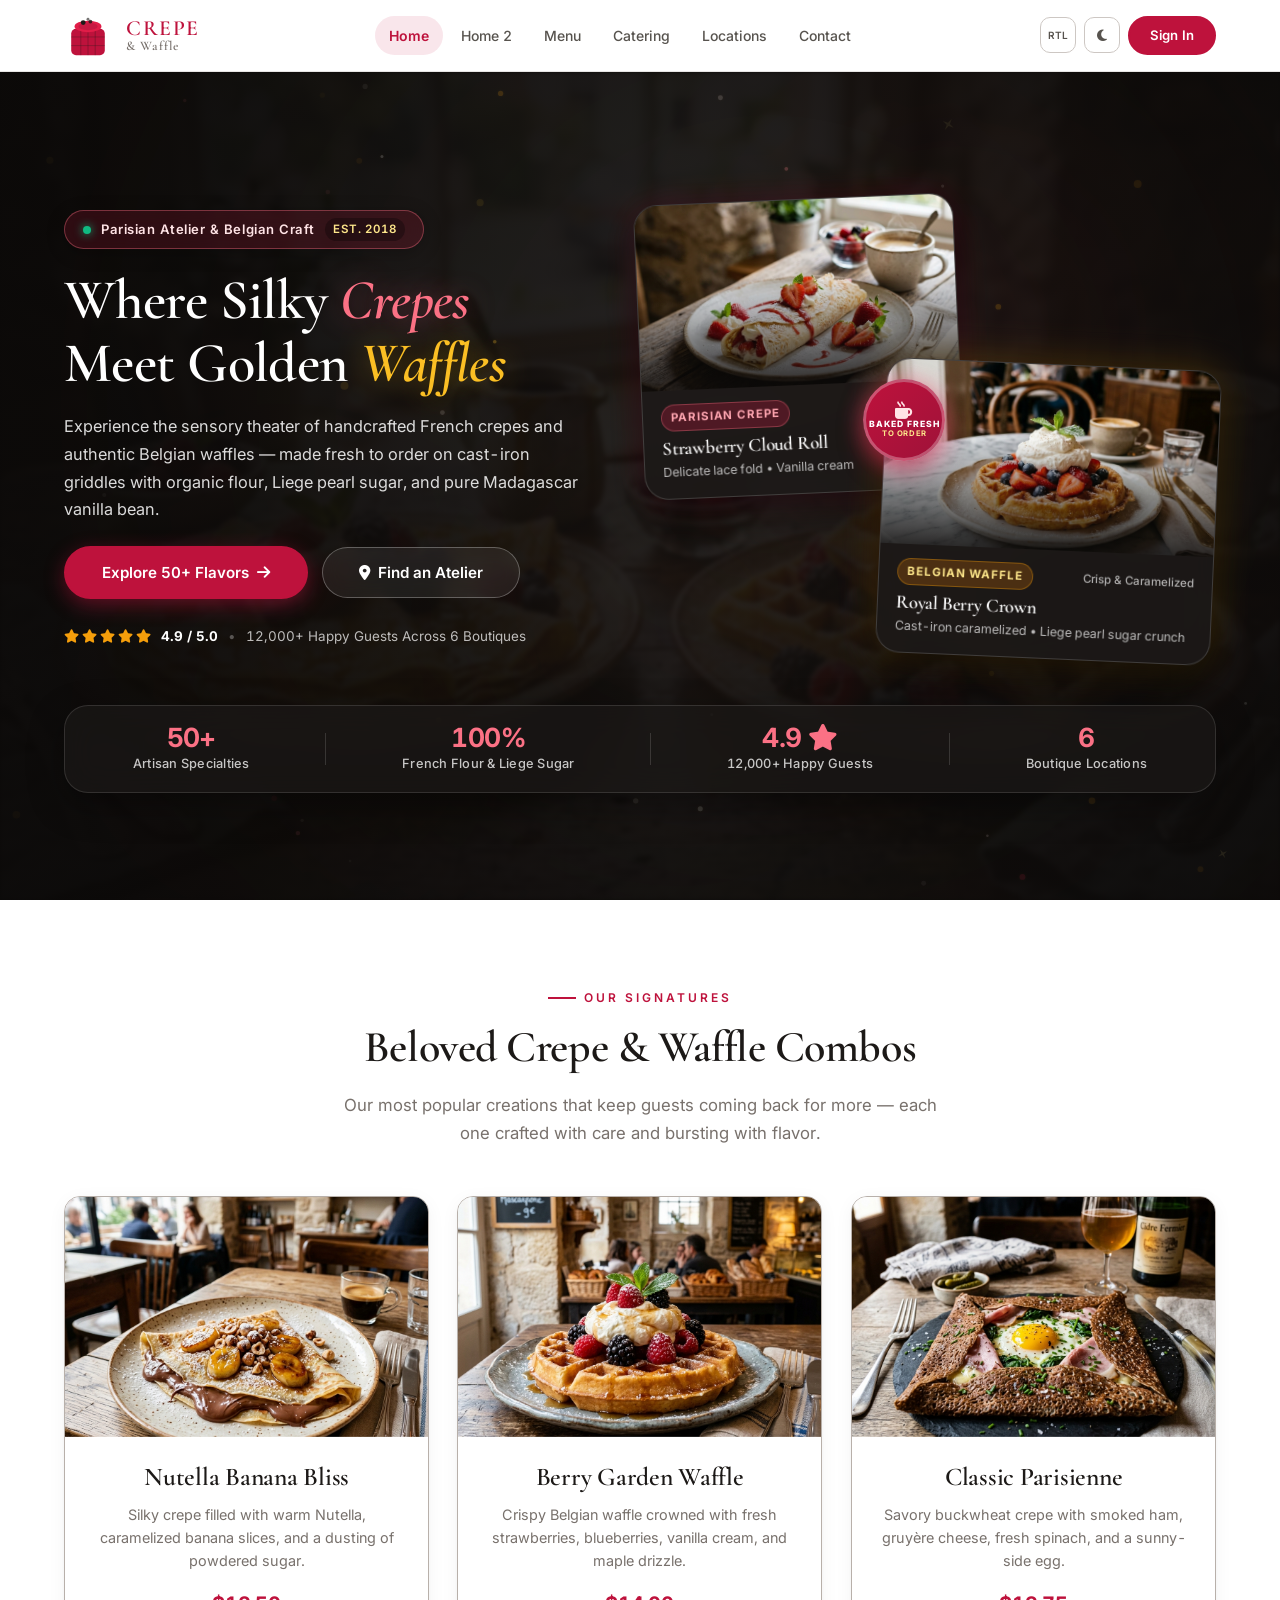
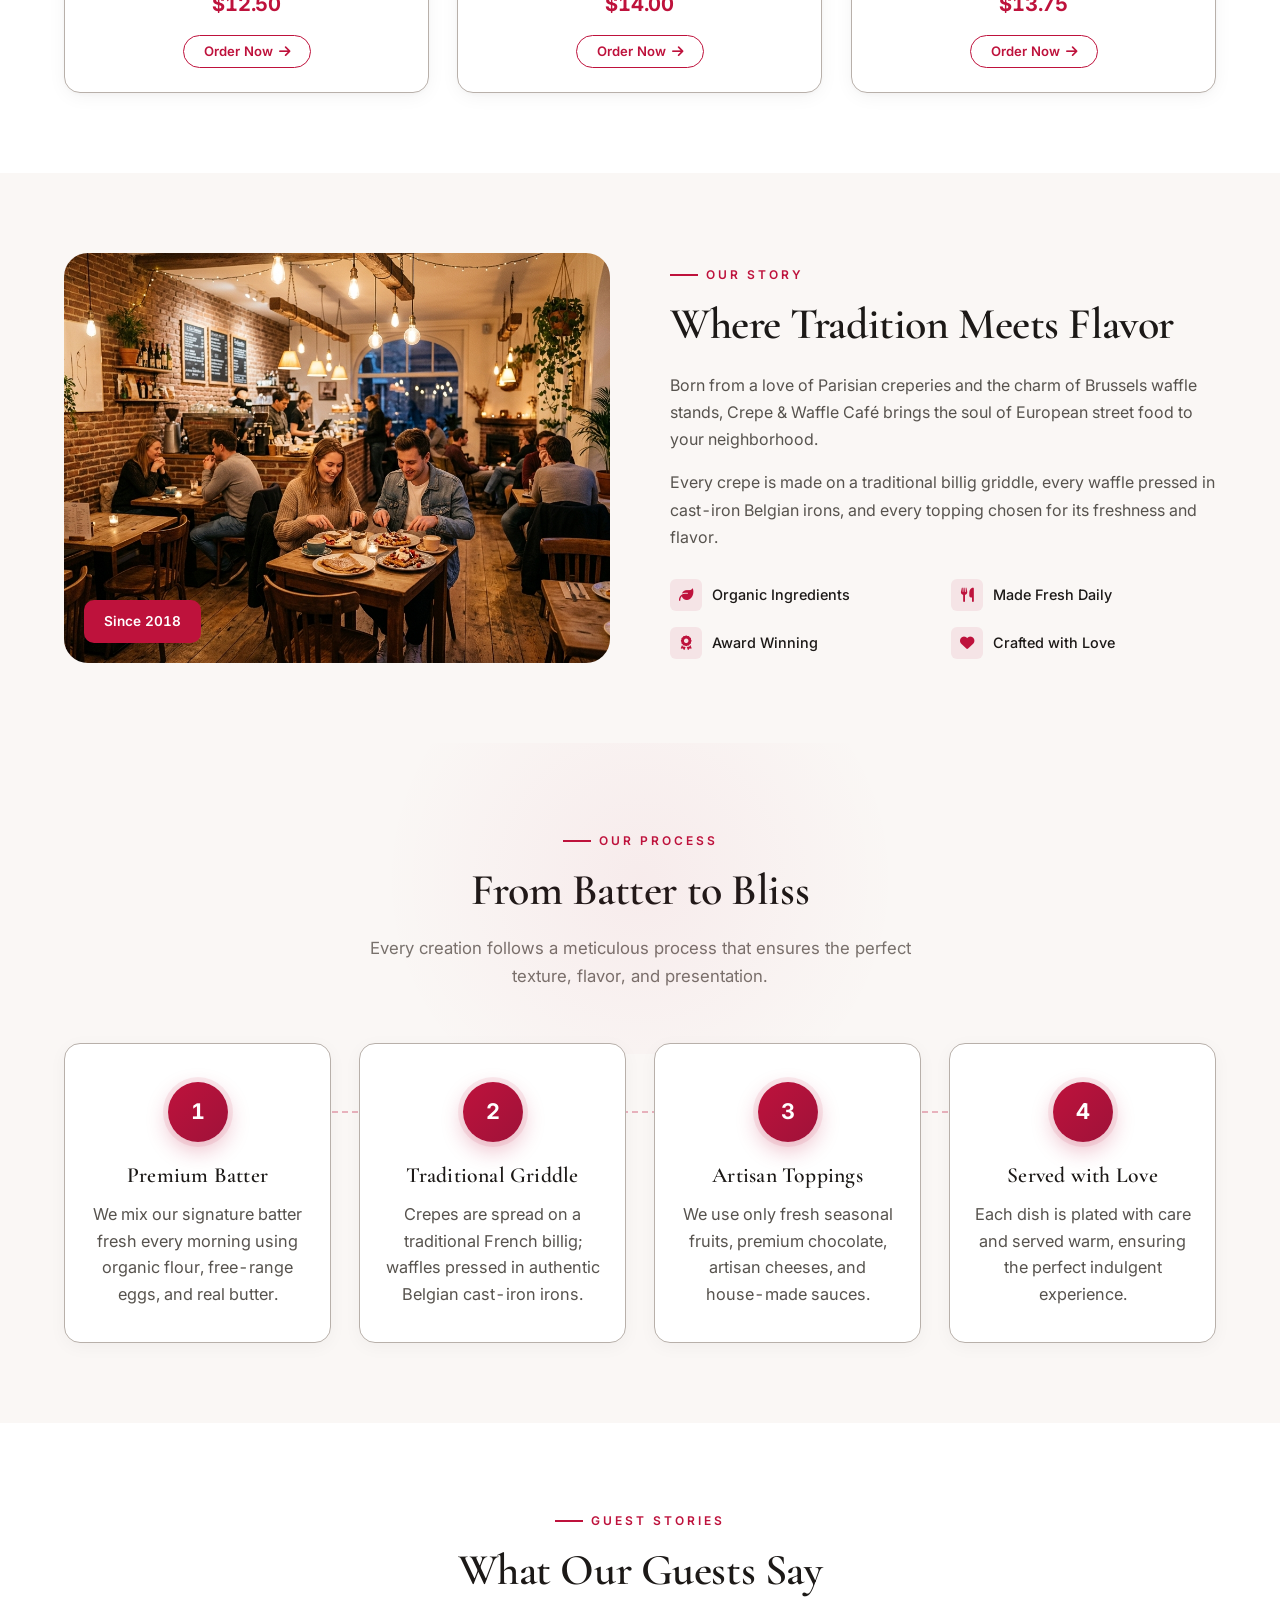
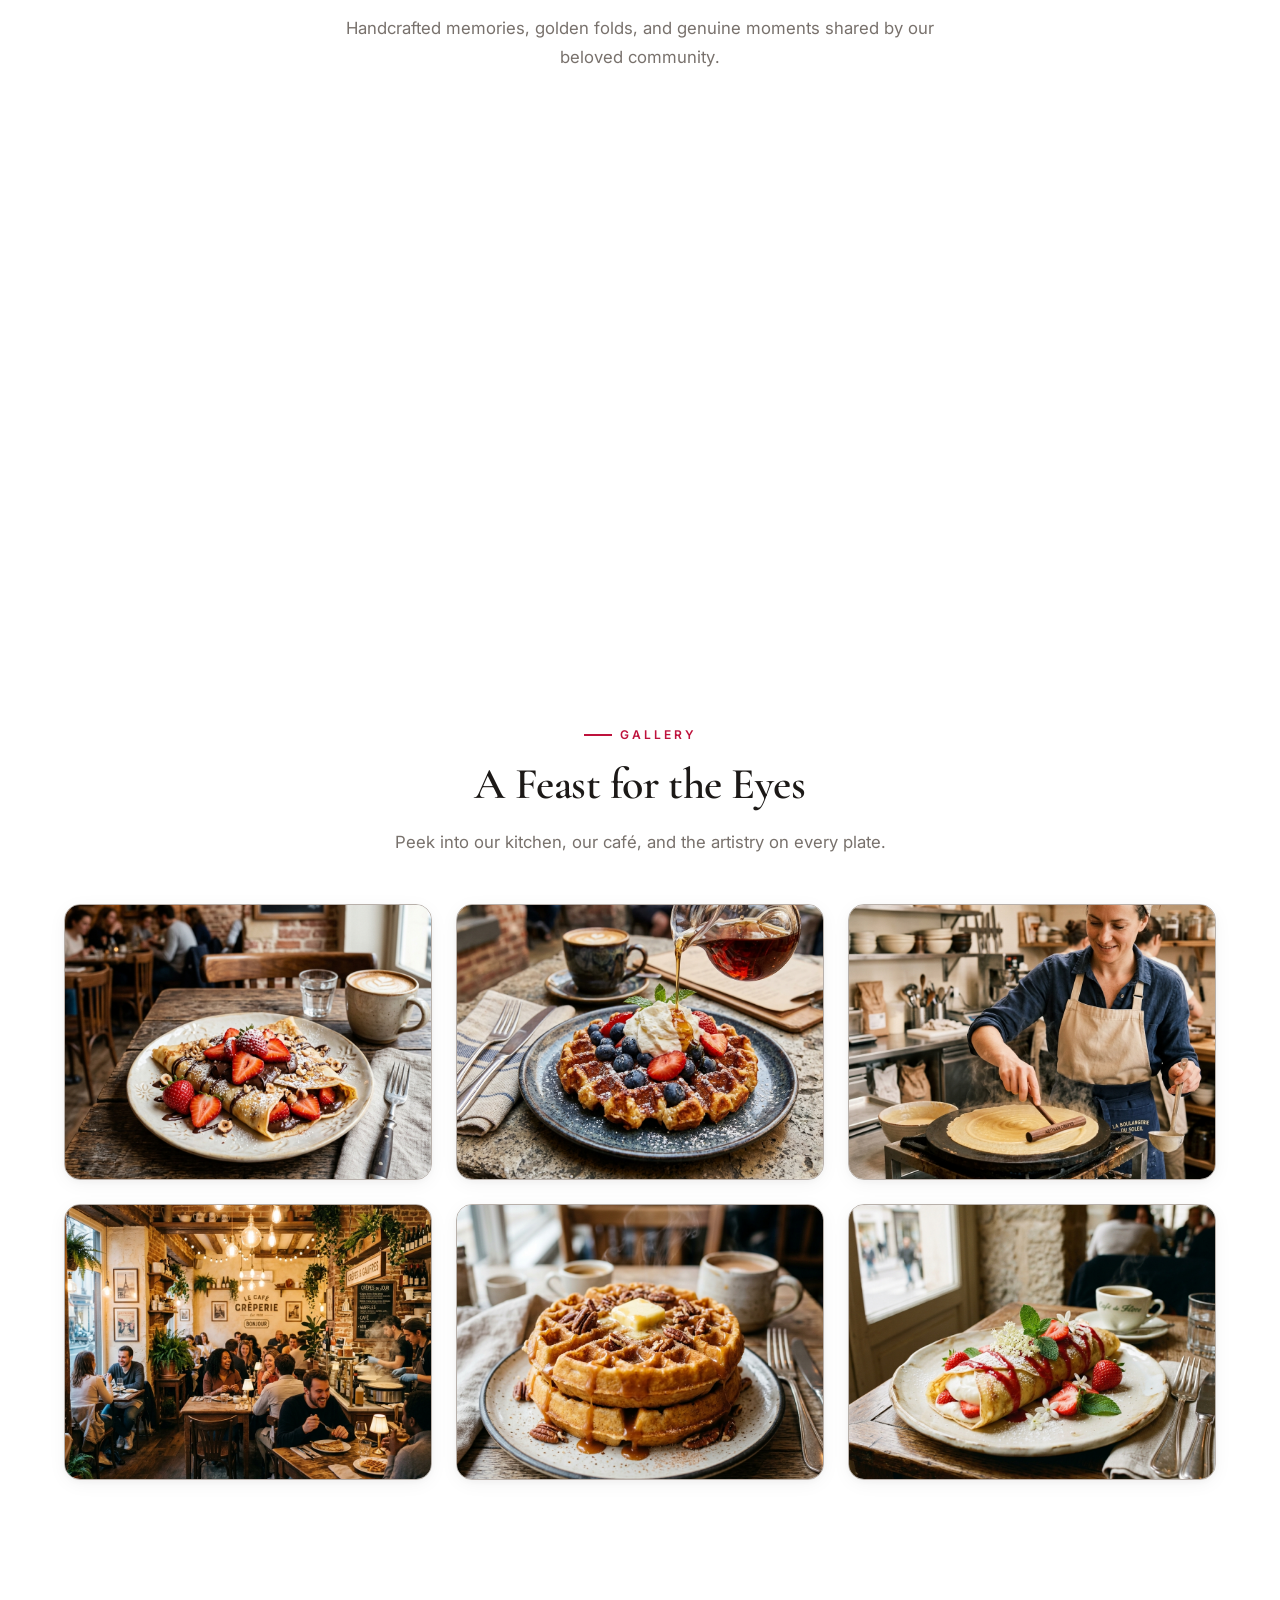
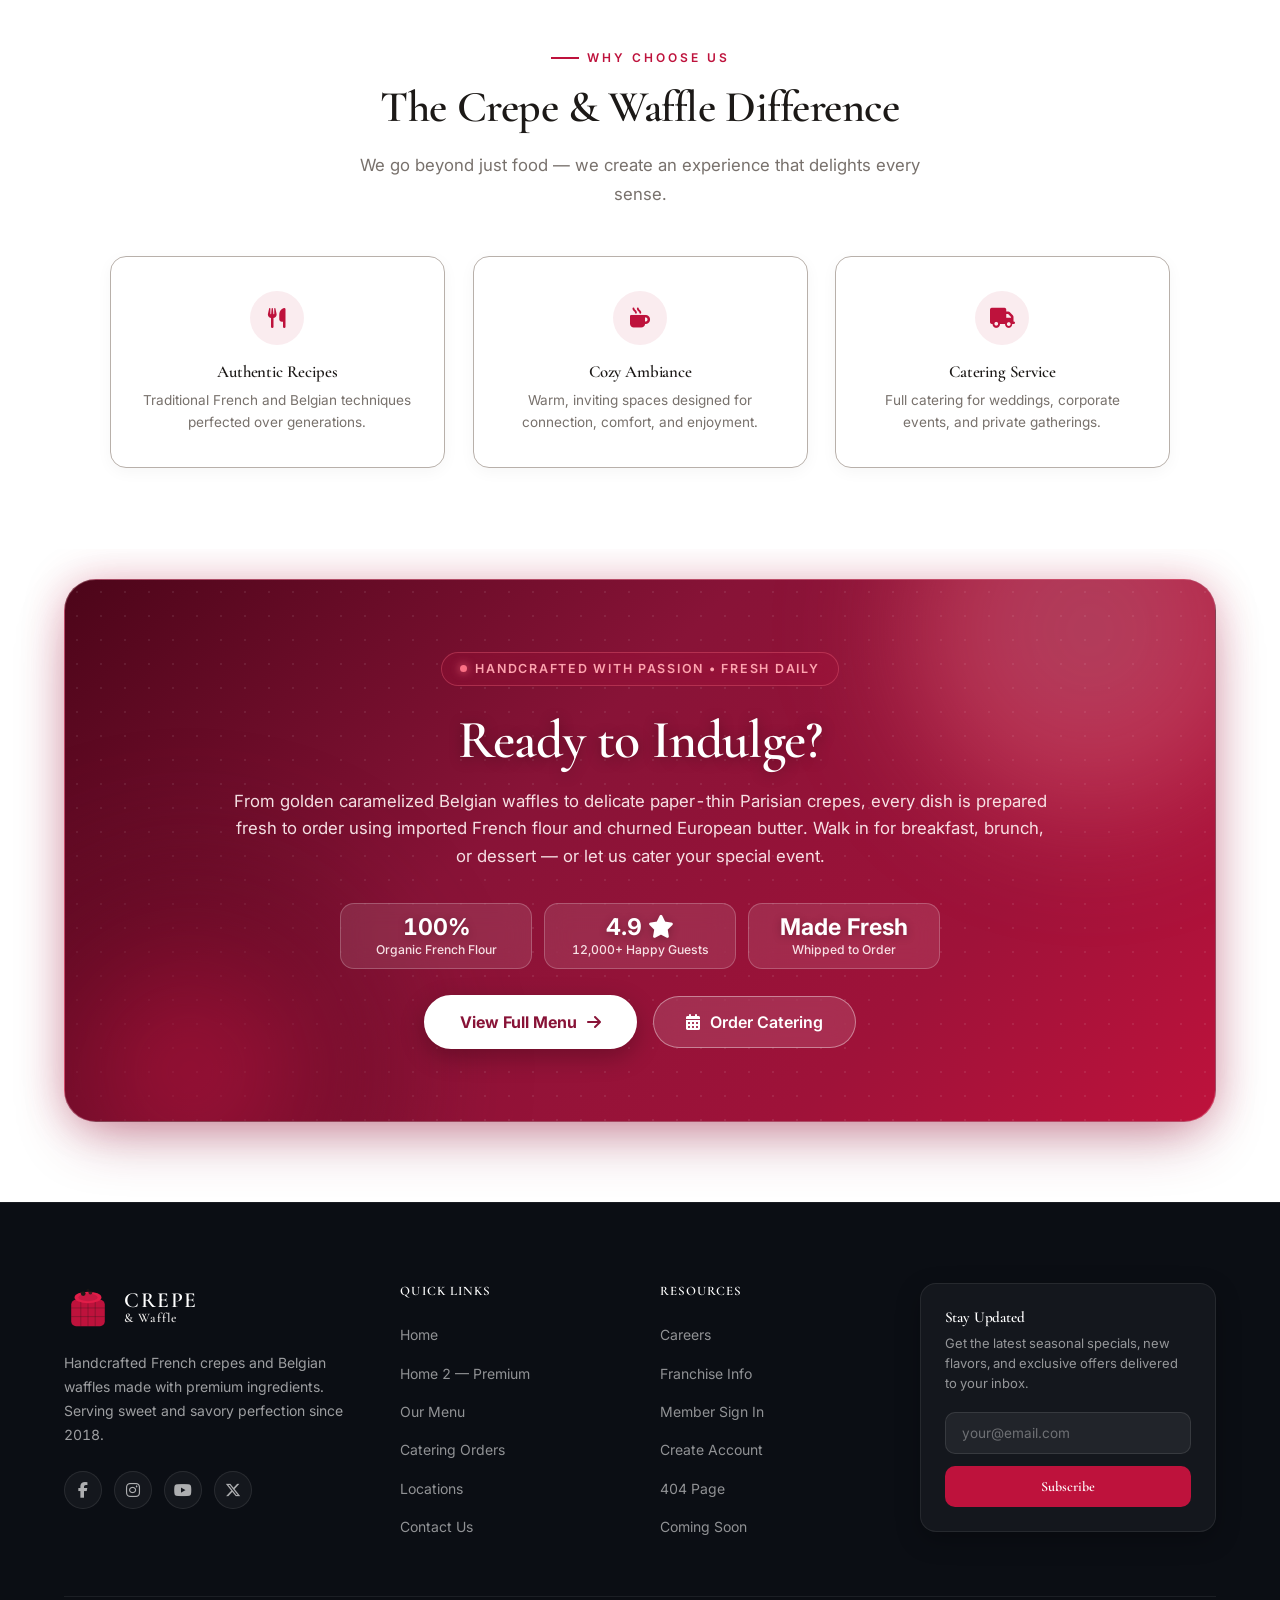
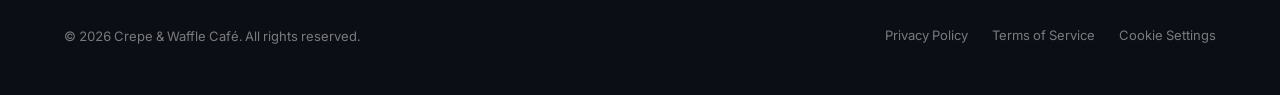
==== commit 75305d70: "feat: add customer reviews section and related avatar images to index page" ====
--- a/index.html
+++ b/index.html
@@ -261,178 +261,165 @@
                 <div class="process-step fade-up">
                     <div class="process-step-num">4</div>
                     <h4>Served with Love</h4>
-                    <p>Each dish is plated with care and served warm, ensuring the perfect indulgent experience every time.</p>
-                </div>
-            </div>
-        </div>
-    </section>
-
-    <!-- ====== WHY CHOOSE US ====== -->
-    <section class="why-section" id="why-section">
-        <div class="container text-center">
-            <span class="section-label fade-up">Why Choose Us</span>
-            <h2 class="section-title fade-up">The Crepe & Waffle Difference</h2>
-            <p class="section-desc fade-up">We go beyond just food — we create an experience that delights every sense.</p>
-            <div class="why-grid">
-                <div class="why-card fade-up">
-                    <div class="why-icon"><i class="fa-solid fa-utensils"></i></div>
-                    <h4>Authentic Recipes</h4>
-                    <p>Traditional French and Belgian techniques perfected over generations.</p>
-                </div>
-                <div class="why-card fade-up">
-                    <div class="why-icon"><i class="fa-solid fa-mug-hot"></i></div>
-                    <h4>Cozy Ambiance</h4>
-                    <p>Warm, inviting spaces designed for connection, comfort, and enjoyment.</p>
-                </div>
-                <div class="why-card fade-up">
-                    <div class="why-icon"><i class="fa-solid fa-truck"></i></div>
-                    <h4>Catering Service</h4>
-                    <p>Full catering for weddings, corporate events, and private gatherings.</p>
-                </div>
-            </div>
-        </div>
-    </section>
-
-    <!-- ====== TESTIMONIALS SLIDER ====== -->
+                    <p>Each dish is plated with care and served warm, ensuring the perfect indulgent experience.</p>
+                </div>
+            </div>
+        </div>
+    </section>
+
+
+    <!-- ====== CUSTOMER REVIEWS SHOWCASE ====== -->
     <section class="testimonials2-section" id="testimonials-section">
         <div class="container text-center">
-            <span class="section-label fade-up">Guest Reviews</span>
+            <span class="section-label fade-up">Guest Stories</span>
             <h2 class="section-title fade-up">What Our Guests Say</h2>
-            <p class="section-desc fade-up">Real reviews from our valued customers who keep coming back for more.</p>
-
-            <div class="testimonial2-slider-wrapper fade-up">
-                <!-- Ambient Backdrop Glow -->
-                <div class="testimonial2-glow" aria-hidden="true"></div>
-
-                <div class="testimonial2-slider" id="testimonial-slider">
-                    <!-- Slide 1 -->
-                    <div class="testimonial2-slide active" data-index="0">
-                        <div class="testimonial2-card">
-                            <div class="testimonial2-card-top">
-                                <div class="testimonial2-stars" aria-label="5 out of 5 stars">
-                                    <i class="fa-solid fa-star"></i>
-                                    <i class="fa-solid fa-star"></i>
-                                    <i class="fa-solid fa-star"></i>
-                                    <i class="fa-solid fa-star"></i>
-                                    <i class="fa-solid fa-star"></i>
-                                </div>
-                                <span class="testimonial2-verified-pill">
-                                    <i class="fa-solid fa-check"></i>
-                                    <span>Verified Guest</span>
-                                </span>
-                            </div>
-
-                            <div class="testimonial2-quote-mark" aria-hidden="true">&rdquo;</div>
-
-                            <blockquote class="testimonial2-text">
-                                &ldquo;The Nutella crepe is absolutely divine! The batter is perfectly thin and delicate. My family comes here every weekend.&rdquo;
-                            </blockquote>
-
-                            <div class="testimonial2-author-wrap">
-                                <div class="testimonial2-avatar">
-                                    <span>SL</span>
-                                </div>
-                                <div class="testimonial2-author-meta">
-                                    <h4 class="testimonial2-author-name">Sophie Laurent</h4>
-                                    <p class="testimonial2-author-role">Regular Guest &bull; Weekend Brunch</p>
-                                </div>
-                            </div>
-                        </div>
-                    </div>
-
-                    <!-- Slide 2 -->
-                    <div class="testimonial2-slide" data-index="1">
-                        <div class="testimonial2-card">
-                            <div class="testimonial2-card-top">
-                                <div class="testimonial2-stars" aria-label="5 out of 5 stars">
-                                    <i class="fa-solid fa-star"></i>
-                                    <i class="fa-solid fa-star"></i>
-                                    <i class="fa-solid fa-star"></i>
-                                    <i class="fa-solid fa-star"></i>
-                                    <i class="fa-solid fa-star"></i>
-                                </div>
-                                <span class="testimonial2-verified-pill">
-                                    <i class="fa-solid fa-check"></i>
-                                    <span>Verified Guest</span>
-                                </span>
-                            </div>
-
-                            <div class="testimonial2-quote-mark" aria-hidden="true">&rdquo;</div>
-
-                            <blockquote class="testimonial2-text">
-                                &ldquo;Best waffles I've ever had &mdash; crispy on the outside, fluffy inside. The caramel pecan waffle is a masterpiece.&rdquo;
-                            </blockquote>
-
-                            <div class="testimonial2-author-wrap">
-                                <div class="testimonial2-avatar">
-                                    <span>MC</span>
-                                </div>
-                                <div class="testimonial2-author-meta">
-                                    <h4 class="testimonial2-author-name">Marcus Chen</h4>
-                                    <p class="testimonial2-author-role">Food Blogger &bull; Waffle Enthusiast</p>
-                                </div>
-                            </div>
-                        </div>
-                    </div>
-
-                    <!-- Slide 3 -->
-                    <div class="testimonial2-slide" data-index="2">
-                        <div class="testimonial2-card">
-                            <div class="testimonial2-card-top">
-                                <div class="testimonial2-stars" aria-label="5 out of 5 stars">
-                                    <i class="fa-solid fa-star"></i>
-                                    <i class="fa-solid fa-star"></i>
-                                    <i class="fa-solid fa-star"></i>
-                                    <i class="fa-solid fa-star"></i>
-                                    <i class="fa-solid fa-star"></i>
-                                </div>
-                                <span class="testimonial2-verified-pill">
-                                    <i class="fa-solid fa-check"></i>
-                                    <span>Verified Guest</span>
-                                </span>
-                            </div>
-
-                            <div class="testimonial2-quote-mark" aria-hidden="true">&rdquo;</div>
-
-                            <blockquote class="testimonial2-text">
-                                &ldquo;They catered our wedding brunch and it was spectacular! Guests still talk about the crepe station. Highly recommend!&rdquo;
-                            </blockquote>
-
-                            <div class="testimonial2-author-wrap">
-                                <div class="testimonial2-avatar">
-                                    <span>ED</span>
-                                </div>
-                                <div class="testimonial2-author-meta">
-                                    <h4 class="testimonial2-author-name">Elena &amp; David R.</h4>
-                                    <p class="testimonial2-author-role">Wedding Clients &bull; Catering Brunch</p>
-                                </div>
-                            </div>
-                        </div>
-                    </div>
-                </div>
-
-                <!-- Slider Controls: Prev/Next Buttons & 5s Progress Dots -->
-                <div class="testimonial2-controls">
-                    <button class="testimonial2-nav-btn" id="testimonial-prev" aria-label="Previous testimonial">
-                        <i class="fa-solid fa-chevron-left"></i>
-                    </button>
-
-                    <div class="testimonial2-dots" id="testimonial-dots">
-                        <button class="testimonial2-dot active" data-index="0" aria-label="Review 1">
-                            <span class="testimonial2-dot-progress"></span>
-                        </button>
-                        <button class="testimonial2-dot" data-index="1" aria-label="Review 2">
-                            <span class="testimonial2-dot-progress"></span>
-                        </button>
-                        <button class="testimonial2-dot" data-index="2" aria-label="Review 3">
-                            <span class="testimonial2-dot-progress"></span>
-                        </button>
-                    </div>
-
-                    <button class="testimonial2-nav-btn" id="testimonial-next" aria-label="Next testimonial">
-                        <i class="fa-solid fa-chevron-right"></i>
-                    </button>
-                </div>
+            <p class="section-desc fade-up">Handcrafted memories, golden folds, and genuine moments shared by our beloved community.</p>
+
+            <!-- Trust & Rating Highlights Bar -->
+            <div class="testimonial2-trust-bar fade-up">
+                <div class="trust-stat-pill">
+                    <div class="trust-stars-gold">
+                        <i class="fa-solid fa-star"></i>
+                        <i class="fa-solid fa-star"></i>
+                        <i class="fa-solid fa-star"></i>
+                        <i class="fa-solid fa-star"></i>
+                        <i class="fa-solid fa-star"></i>
+                    </div>
+                    <span><strong>4.9 / 5.0</strong> Rating</span>
+                </div>
+                <span class="trust-divider-dot" aria-hidden="true"></span>
+                <div class="trust-stat-pill">
+                    <i class="fa-solid fa-users trust-stat-icon"></i>
+                    <span><strong>12,000+</strong> Happy Guests</span>
+                </div>
+                <span class="trust-divider-dot" aria-hidden="true"></span>
+                <div class="trust-stat-pill">
+                    <i class="fa-solid fa-award trust-stat-icon"></i>
+                    <span><strong>#1 Rated</strong> Artisanal Brunch</span>
+                </div>
+            </div>
+
+            <!-- 3-Card Showcase Grid -->
+            <div class="testimonial2-showcase-grid">
+                <!-- Card 1: Sophie Laurent (Parisian Crepes) -->
+                <article class="testimonial2-card-item fade-up">
+                    <div class="testimonial2-card-header">
+                        <div class="testimonial2-stars" aria-label="5 stars">
+                            <i class="fa-solid fa-star"></i>
+                            <i class="fa-solid fa-star"></i>
+                            <i class="fa-solid fa-star"></i>
+                            <i class="fa-solid fa-star"></i>
+                            <i class="fa-solid fa-star"></i>
+                        </div>
+                        <span class="testimonial2-pill-tag verified">
+                            <i class="fa-solid fa-check"></i> Verified Guest
+                        </span>
+                    </div>
+
+                    <div class="testimonial2-dish-badge">
+                        <i class="fa-solid fa-utensils"></i> Signature Nutella Crepe
+                    </div>
+
+                    <div class="testimonial2-quote-content">
+                        <span class="testimonial2-quote-glyph" aria-hidden="true">&rdquo;</span>
+                        <blockquote class="testimonial2-quote-text">
+                            &ldquo;The Nutella crepe is absolutely divine! The batter is perfectly thin and delicate. My family comes here every single weekend for our brunch ritual.&rdquo;
+                        </blockquote>
+                    </div>
+
+                    <div class="testimonial2-author-row">
+                        <div class="testimonial2-avatar-circle">
+                            <img src="assets/images/img/avatar_sophie.jpg" alt="Sophie Laurent" loading="lazy">
+                        </div>
+                        <div class="testimonial2-author-details">
+                            <h4 class="testimonial2-author-name">
+                                <span>Sophie Laurent</span>
+                                <i class="fa-solid fa-circle-check" title="Verified Customer"></i>
+                            </h4>
+                            <p class="testimonial2-author-subtitle">Regular Guest &bull; Weekend Brunch</p>
+                        </div>
+                    </div>
+                </article>
+
+                <!-- Card 2: Marcus Chen (Liege Waffles - Featured Card) -->
+                <article class="testimonial2-card-item featured fade-up">
+                    <div class="testimonial2-card-header">
+                        <div class="testimonial2-stars" aria-label="5 stars">
+                            <i class="fa-solid fa-star"></i>
+                            <i class="fa-solid fa-star"></i>
+                            <i class="fa-solid fa-star"></i>
+                            <i class="fa-solid fa-star"></i>
+                            <i class="fa-solid fa-star"></i>
+                        </div>
+                        <span class="testimonial2-pill-tag featured">
+                            <i class="fa-solid fa-crown"></i> Featured Review
+                        </span>
+                    </div>
+
+                    <div class="testimonial2-dish-badge">
+                        <i class="fa-solid fa-fire"></i> Caramel Pecan Waffle
+                    </div>
+
+                    <div class="testimonial2-quote-content">
+                        <span class="testimonial2-quote-glyph" aria-hidden="true">&rdquo;</span>
+                        <blockquote class="testimonial2-quote-text">
+                            &ldquo;Best waffles I've ever had &mdash; crisp caramelized pearl sugar on the outside, fluffy cloud inside. The caramel pecan waffle is a true masterpiece.&rdquo;
+                        </blockquote>
+                    </div>
+
+                    <div class="testimonial2-author-row">
+                        <div class="testimonial2-avatar-circle">
+                            <img src="assets/images/img/avatar_marcus.jpg" alt="Marcus Chen" loading="lazy">
+                        </div>
+                        <div class="testimonial2-author-details">
+                            <h4 class="testimonial2-author-name">
+                                <span>Marcus Chen</span>
+                                <i class="fa-solid fa-circle-check" title="Verified Food Critic"></i>
+                            </h4>
+                            <p class="testimonial2-author-subtitle">Food Blogger &bull; Waffle Enthusiast</p>
+                        </div>
+                    </div>
+                </article>
+
+                <!-- Card 3: Elena & David R. (Bespoke Catering) -->
+                <article class="testimonial2-card-item fade-up">
+                    <div class="testimonial2-card-header">
+                        <div class="testimonial2-stars" aria-label="5 stars">
+                            <i class="fa-solid fa-star"></i>
+                            <i class="fa-solid fa-star"></i>
+                            <i class="fa-solid fa-star"></i>
+                            <i class="fa-solid fa-star"></i>
+                            <i class="fa-solid fa-star"></i>
+                        </div>
+                        <span class="testimonial2-pill-tag verified">
+                            <i class="fa-solid fa-check"></i> Verified Guest
+                        </span>
+                    </div>
+
+                    <div class="testimonial2-dish-badge">
+                        <i class="fa-solid fa-champagne-glasses"></i> Live Crepe Catering
+                    </div>
+
+                    <div class="testimonial2-quote-content">
+                        <span class="testimonial2-quote-glyph" aria-hidden="true">&rdquo;</span>
+                        <blockquote class="testimonial2-quote-text">
+                            &ldquo;They catered our wedding brunch and it was spectacular! Guests still talk about the live crepe station and hospitality. Highly recommend!&rdquo;
+                        </blockquote>
+                    </div>
+
+                    <div class="testimonial2-author-row">
+                        <div class="testimonial2-avatar-circle">
+                            <img src="assets/images/img/avatar_elena_david.jpg" alt="Elena &amp; David R." loading="lazy">
+                        </div>
+                        <div class="testimonial2-author-details">
+                            <h4 class="testimonial2-author-name">
+                                <span>Elena &amp; David R.</span>
+                                <i class="fa-solid fa-circle-check" title="Verified Event Client"></i>
+                            </h4>
+                            <p class="testimonial2-author-subtitle">Wedding Clients &bull; Catering Brunch</p>
+                        </div>
+                    </div>
+                </article>
             </div>
         </div>
     </section>
@@ -454,6 +441,32 @@
         </div>
     </section>
 
+    <!-- ====== WHY CHOOSE US ====== -->
+    <section class="why-section" id="why-section">
+        <div class="container text-center">
+            <span class="section-label fade-up">Why Choose Us</span>
+            <h2 class="section-title fade-up">The Crepe & Waffle Difference</h2>
+            <p class="section-desc fade-up">We go beyond just food — we create an experience that delights every sense.</p>
+            <div class="why-grid">
+                <div class="why-card fade-up">
+                    <div class="why-icon"><i class="fa-solid fa-utensils"></i></div>
+                    <h4>Authentic Recipes</h4>
+                    <p>Traditional French and Belgian techniques perfected over generations.</p>
+                </div>
+                <div class="why-card fade-up">
+                    <div class="why-icon"><i class="fa-solid fa-mug-hot"></i></div>
+                    <h4>Cozy Ambiance</h4>
+                    <p>Warm, inviting spaces designed for connection, comfort, and enjoyment.</p>
+                </div>
+                <div class="why-card fade-up">
+                    <div class="why-icon"><i class="fa-solid fa-truck"></i></div>
+                    <h4>Catering Service</h4>
+                    <p>Full catering for weddings, corporate events, and private gatherings.</p>
+                </div>
+            </div>
+        </div>
+    </section>
+
     <!-- ====== CTA BANNER (RADIANT PARISIAN BERRY) ====== -->
     <section class="cta-banner cta-banner--berry" id="cta-banner">
         <div class="container">
--- a/style.css
+++ b/style.css
@@ -1928,44 +1928,198 @@
 .process-section {
     padding: var(--section-pad-y) 0;
     background: var(--bg-section-alt);
+    position: relative;
+    overflow: hidden;
+}
+
+/* Ambient glow accent behind the process section */
+.process-section::before {
+    content: '';
+    position: absolute;
+    top: 20%;
+    left: 50%;
+    transform: translate(-50%, -50%);
+    width: 650px;
+    height: 350px;
+    background: radial-gradient(circle, rgba(190, 18, 60, 0.05) 0%, transparent 70%);
+    pointer-events: none;
+    z-index: 0;
+}
+
+html.dark .process-section::before {
+    background: radial-gradient(circle, rgba(251, 113, 133, 0.07) 0%, transparent 70%);
 }
 
 .process-steps {
     display: grid;
     grid-template-columns: repeat(4, 1fr);
-    gap: 32px;
-    margin-top: 48px;
-}
-
+    gap: 28px;
+    margin-top: 52px;
+    position: relative;
+    z-index: 1;
+}
+
+/* Connecting Process Flow Line (Desktop) */
+@media (min-width: 992px) {
+    .process-steps::before {
+        content: '';
+        position: absolute;
+        top: 68px;
+        left: 12%;
+        right: 12%;
+        height: 2px;
+        background: linear-gradient(90deg, 
+            rgba(190, 18, 60, 0.15) 0%, 
+            rgba(190, 18, 60, 0.4) 50%, 
+            rgba(190, 18, 60, 0.15) 100%
+        );
+        border-top: 2px dashed rgba(190, 18, 60, 0.3);
+        z-index: 0;
+        pointer-events: none;
+    }
+
+    html.dark .process-steps::before {
+        background: linear-gradient(90deg, 
+            rgba(251, 113, 133, 0.15) 0%, 
+            rgba(251, 113, 133, 0.45) 50%, 
+            rgba(251, 113, 133, 0.15) 100%
+        );
+        border-top: 2px dashed rgba(251, 113, 133, 0.35);
+    }
+}
+
+/* Modern Elevated Process Step Card */
 .process-step {
     text-align: center;
     position: relative;
-}
-
+    z-index: 1;
+    background: var(--bg-card);
+    border: 1.5px solid var(--border-card);
+    border-radius: var(--radius-lg);
+    padding: 38px 24px 34px;
+    box-shadow: 0 4px 18px rgba(0, 0, 0, 0.04);
+    display: flex;
+    flex-direction: column;
+    align-items: center;
+    transition: transform 0.4s cubic-bezier(0.16, 1, 0.3, 1),
+                box-shadow 0.4s cubic-bezier(0.16, 1, 0.3, 1),
+                border-color 0.35s ease;
+    cursor: default;
+    overflow: hidden;
+}
+
+/* Top accent gradient line on hover */
+.process-step::before {
+    content: '';
+    position: absolute;
+    top: 0;
+    left: 0;
+    right: 0;
+    height: 3px;
+    background: linear-gradient(90deg, var(--primary), #F59E0B);
+    opacity: 0;
+    transform: scaleX(0.2);
+    transition: opacity 0.35s ease, transform 0.4s cubic-bezier(0.16, 1, 0.3, 1);
+}
+
+/* Card Hover Lift & Glow */
+.process-step:hover {
+    transform: translateY(-8px);
+    border-color: rgba(190, 18, 60, 0.42);
+    box-shadow: 0 20px 42px -10px rgba(28, 25, 23, 0.12),
+                0 8px 22px rgba(190, 18, 60, 0.10);
+}
+
+.process-step:hover::before {
+    opacity: 1;
+    transform: scaleX(1);
+}
+
+/* Dark Mode Card Styling */
+html.dark .process-step {
+    background: #171513;
+    border-color: rgba(255, 255, 255, 0.14);
+    box-shadow: 0 4px 20px rgba(0, 0, 0, 0.45);
+}
+
+html.dark .process-step:hover {
+    transform: translateY(-8px);
+    border-color: rgba(251, 113, 133, 0.45);
+    box-shadow: 0 22px 46px -10px rgba(0, 0, 0, 0.75),
+                0 0 24px rgba(251, 113, 133, 0.15);
+}
+
+/* Process Step Number Badge */
 .process-step-num {
-    width: 48px;
-    height: 48px;
+    width: 60px;
+    height: 60px;
     border-radius: 50%;
-    background: var(--primary);
+    background: linear-gradient(135deg, var(--primary) 0%, var(--primary-dark) 100%);
     color: #fff;
     display: flex;
     align-items: center;
     justify-content: center;
     font-family: var(--font-number);
     font-weight: 700;
-    font-size: 1.1rem;
-    margin: 0 auto 16px;
+    font-size: 1.35rem;
+    margin: 0 auto 20px;
     font-variant-numeric: lining-nums tabular-nums;
-}
-
+    box-shadow: 0 8px 22px rgba(190, 18, 60, 0.28),
+                0 0 0 5px rgba(190, 18, 60, 0.08);
+    transition: transform 0.35s cubic-bezier(0.16, 1, 0.3, 1),
+                box-shadow 0.35s cubic-bezier(0.16, 1, 0.3, 1);
+    position: relative;
+    flex-shrink: 0;
+}
+
+/* Number Badge Hover Pulse */
+.process-step:hover .process-step-num {
+    transform: scale(1.12) rotate(-3deg);
+    box-shadow: 0 12px 28px rgba(190, 18, 60, 0.38),
+                0 0 0 8px rgba(190, 18, 60, 0.16);
+}
+
+html.dark .process-step-num {
+    background: linear-gradient(135deg, #E11D48 0%, #BE123C 100%);
+    box-shadow: 0 8px 22px rgba(251, 113, 133, 0.3),
+                0 0 0 5px rgba(251, 113, 133, 0.12);
+}
+
+html.dark .process-step:hover .process-step-num {
+    box-shadow: 0 14px 30px rgba(251, 113, 133, 0.45),
+                0 0 0 8px rgba(251, 113, 133, 0.22);
+}
+
+/* Increased & Enhanced Process Step Title */
 .process-step h4 {
-    margin-bottom: 8px;
-    font-size: 1.05rem;
-}
-
+    margin-bottom: 12px;
+    font-size: 1.35rem;
+    font-weight: 600;
+    font-family: var(--font-heading);
+    letter-spacing: 0.01em;
+    color: var(--text-primary);
+    transition: color 0.3s ease;
+}
+
+.process-step:hover h4 {
+    color: var(--primary);
+}
+
+html.dark .process-step:hover h4 {
+    color: #FDA4AF;
+}
+
+/* Increased & Enhanced Process Step Description */
 .process-step p {
-    font-size: 0.88rem;
-    color: var(--text-muted);
+    font-size: 1.02rem;
+    line-height: 1.65;
+    color: var(--text-secondary);
+    margin: 0;
+    transition: color 0.3s ease;
+}
+
+html.dark .process-step p {
+    color: #D6D3D1;
 }
 
 /* ─── TESTIMONIALS ─────────────────────────────────────── */
@@ -6042,21 +6196,32 @@
 
 .chef-grid {
     display: grid;
-    grid-template-columns: 1fr 1fr;
-    gap: 60px;
+    grid-template-columns: 1.15fr 0.85fr;
+    gap: 52px;
     align-items: center;
 }
 
 .chef-img-wrap {
     border-radius: var(--radius-xl);
     overflow: hidden;
+    max-width: 420px;
+    width: 100%;
+    margin: 0 auto;
     aspect-ratio: 1;
+    box-shadow: 0 14px 38px rgba(0, 0, 0, 0.12);
+    border: 1px solid var(--border-card);
+}
+
+html.dark .chef-img-wrap {
+    box-shadow: 0 18px 48px rgba(0, 0, 0, 0.6);
+    border-color: rgba(255, 255, 255, 0.1);
 }
 
 .chef-img-wrap img {
     width: 100%;
     height: 100%;
     object-fit: cover;
+    display: block;
 }
 
 .chef-text h2 { margin-bottom: 16px; }
@@ -6379,10 +6544,71 @@
     background: var(--bg-main);
 }
 
+/* ─── TESTIMONIAL TRUST BAR ──────────────────────────── */
+.testimonial2-trust-bar {
+    display: inline-flex;
+    align-items: center;
+    justify-content: center;
+    flex-wrap: wrap;
+    gap: 14px 28px;
+    margin: 18px auto 26px;
+    padding: 9px 22px;
+    background: rgba(255, 255, 255, 0.7);
+    border: 1px solid var(--border-card);
+    border-radius: var(--radius-full);
+    box-shadow: 0 4px 18px rgba(0, 0, 0, 0.04);
+    backdrop-filter: blur(12px);
+    transition: border-color var(--transition-fast), box-shadow var(--transition-fast);
+}
+
+html.dark .testimonial2-trust-bar {
+    background: rgba(28, 25, 23, 0.75);
+    border-color: rgba(255, 255, 255, 0.12);
+    box-shadow: 0 6px 24px rgba(0, 0, 0, 0.35);
+}
+
+.trust-stat-pill {
+    display: inline-flex;
+    align-items: center;
+    gap: 8px;
+    font-size: 0.88rem;
+    color: var(--text-secondary);
+}
+
+.trust-stat-pill strong {
+    color: var(--text-primary);
+    font-weight: 700;
+}
+
+.trust-stars-gold {
+    color: #F59E0B;
+    display: inline-flex;
+    gap: 3px;
+    font-size: 0.84rem;
+}
+
+.trust-stat-icon {
+    color: var(--primary);
+    font-size: 0.95rem;
+}
+
+html.dark .trust-stat-icon {
+    color: #FB7185;
+}
+
+.trust-divider-dot {
+    width: 4px;
+    height: 4px;
+    border-radius: 50%;
+    background: var(--warm-gray-light);
+    opacity: 0.5;
+}
+
+/* ─── 3-SLIDE CAROUSEL & SHOWCASE GRID ────────────────── */
 .testimonial2-slider-wrapper {
     position: relative;
-    max-width: 860px;
-    margin: 44px auto 0;
+    max-width: 820px;
+    margin: 36px auto 0;
     padding: 0;
 }
 
@@ -6391,8 +6617,8 @@
     top: 50%;
     left: 50%;
     transform: translate(-50%, -50%);
-    width: 65%;
-    height: 65%;
+    width: 75%;
+    height: 75%;
     background: radial-gradient(circle, rgba(190, 18, 60, 0.12) 0%, rgba(190, 18, 60, 0) 70%);
     filter: blur(50px);
     pointer-events: none;
@@ -6409,7 +6635,7 @@
     grid-template-columns: 1fr;
     grid-template-rows: 1fr;
     align-items: center;
-    z-index: 1;
+    z-index: 2;
 }
 
 .testimonial2-slide {
@@ -6432,171 +6658,30 @@
     z-index: 2;
 }
 
-.testimonial2-card {
-    background: var(--bg-card);
-    border: 1.5px solid var(--border-card);
-    border-radius: var(--radius-xl);
-    padding: 44px 48px 40px;
-    box-shadow: 0 10px 40px rgba(0, 0, 0, 0.06);
-    position: relative;
-    overflow: hidden;
-    text-align: left;
-    backdrop-filter: blur(12px);
-    transition: transform 0.4s cubic-bezier(0.16, 1, 0.3, 1), box-shadow 0.4s cubic-bezier(0.16, 1, 0.3, 1), border-color 0.35s ease;
-}
-
-[dir="rtl"] .testimonial2-card {
-    text-align: right;
-}
-
-html.dark .testimonial2-card {
-    box-shadow: 0 16px 48px rgba(0, 0, 0, 0.45);
-    background: #191617;
-    border-color: rgba(255, 255, 255, 0.09);
-}
-
-.testimonial2-card:hover {
-    border-color: var(--primary);
-    transform: translateY(-8px);
-    box-shadow: 0 24px 50px -10px rgba(28, 25, 23, 0.16), 0 0 28px rgba(190, 18, 60, 0.15);
-}
-
-html.dark .testimonial2-card:hover {
-    border-color: rgba(251, 113, 133, 0.45);
-    box-shadow: 0 28px 56px rgba(0, 0, 0, 0.7), 0 0 32px rgba(251, 113, 133, 0.25);
-}
-
-.testimonial2-card-top {
-    display: flex;
-    align-items: center;
-    justify-content: space-between;
-    gap: 16px;
-    margin-bottom: 22px;
-    position: relative;
-    z-index: 2;
-}
-
-.testimonial2-stars {
-    display: inline-flex;
-    align-items: center;
-    gap: 5px;
-    color: var(--primary);
-}
-
-html.dark .testimonial2-stars {
-    color: #FB7185;
-}
-
-.testimonial2-verified-pill {
-    display: inline-flex;
-    align-items: center;
-    gap: 6px;
-    font-size: 0.76rem;
-    font-weight: 600;
-    color: var(--primary);
-    background: rgba(190, 18, 60, 0.08);
-    border: 1px solid rgba(190, 18, 60, 0.22);
-    border-radius: 999px;
-    padding: 4px 12px;
-    letter-spacing: 0.02em;
-}
-
-html.dark .testimonial2-verified-pill {
-    color: #FDA4AF;
-    background: rgba(251, 113, 133, 0.12);
-    border-color: rgba(251, 113, 133, 0.28);
-}
-
-.testimonial2-quote-mark {
-    position: absolute;
-    bottom: 12px;
-    right: 32px;
-    font-family: Georgia, serif;
-    font-size: 7.5rem;
-    line-height: 0.8;
-    color: var(--primary);
-    opacity: 0.06;
-    pointer-events: none;
-    user-select: none;
-    z-index: 0;
-}
-
-[dir="rtl"] .testimonial2-quote-mark {
-    right: auto;
-    left: 32px;
-}
-
-.testimonial2-text {
-    position: relative;
-    z-index: 1;
-    font-family: var(--font-heading);
-    font-size: clamp(1.18rem, 2.3vw, 1.45rem);
-    line-height: 1.65;
-    font-style: italic;
-    color: var(--text-primary);
-    margin: 0 0 28px;
-    letter-spacing: 0.01em;
-}
-
-.testimonial2-author-wrap {
-    display: flex;
-    align-items: center;
-    gap: 16px;
-    position: relative;
-    z-index: 1;
-    padding-top: 20px;
-    border-top: 1px solid var(--border-subtle);
-}
-
-.testimonial2-avatar {
-    width: 52px;
-    height: 52px;
-    border-radius: 50%;
-    background: linear-gradient(135deg, var(--primary) 0%, #E11D48 100%);
-    color: #ffffff;
-    display: flex;
-    align-items: center;
-    justify-content: center;
-    font-weight: 700;
-    font-size: 1.05rem;
-    letter-spacing: 0.04em;
-    flex-shrink: 0;
-    border: 2px solid var(--bg-card);
-    box-shadow: 0 4px 12px rgba(190, 18, 60, 0.3);
-}
-
-.testimonial2-author-meta {
-    flex: 1;
-    min-width: 0;
-}
-
-.testimonial2-author-name {
-    font-size: 1.05rem;
-    font-weight: 600;
-    color: var(--text-primary);
-    margin: 0 0 3px;
-}
-
-.testimonial2-author-role {
-    font-size: 0.84rem;
-    color: var(--text-muted);
-    margin: 0;
-}
-
-/* Controls (Nav buttons and 5-second progress dots) */
+.testimonial2-slide .testimonial2-card-item {
+    padding: 32px 36px 26px;
+    min-height: 250px;
+}
+
+.testimonial2-slide .testimonial2-quote-text {
+    font-size: 1.08rem;
+    line-height: 1.72;
+}
+
+/* Slider Controls (5-second auto-switch controls) */
 .testimonial2-controls {
     display: flex;
     align-items: center;
     justify-content: center;
     gap: 18px;
-    margin-top: 32px;
+    margin-top: 22px;
     position: relative;
     z-index: 5;
 }
 
 .testimonial2-nav-btn {
-    width: 42px;
-    height: 42px;
+    width: 44px;
+    height: 44px;
     border-radius: var(--radius-full);
     background: var(--bg-card);
     border: 1.5px solid var(--border-card);
@@ -6617,12 +6702,18 @@
     box-shadow: 0 4px 14px rgba(190, 18, 60, 0.4);
 }
 
+html.dark .testimonial2-nav-btn {
+    background: #191617;
+    border-color: rgba(255, 255, 255, 0.12);
+}
+
 html.dark .testimonial2-nav-btn:hover {
     background: #BE123C;
     border-color: #BE123C;
     box-shadow: 0 4px 16px rgba(190, 18, 60, 0.5);
 }
 
+[dir="rtl"] .testimonial2-nav-btn i,
 [dir="rtl"] .testimonial2-nav-btn svg {
     transform: scaleX(-1);
 }
@@ -6680,37 +6771,283 @@
     }
 }
 
+/* 3-Card Showcase Grid (for Grid view) */
+.testimonial2-showcase-grid {
+    display: grid;
+    grid-template-columns: repeat(3, 1fr);
+    gap: 28px;
+    max-width: 1200px;
+    margin: 0 auto;
+    text-align: left;
+    position: relative;
+    z-index: 2;
+}
+
+[dir="rtl"] .testimonial2-showcase-grid {
+    text-align: right;
+}
+
+.testimonial2-card-item {
+    text-align: left;
+    background: var(--bg-card);
+    border: 1.5px solid var(--border-card);
+    border-radius: var(--radius-xl);
+    padding: 34px 30px 28px;
+    box-shadow: 0 10px 32px rgba(0, 0, 0, 0.05);
+    position: relative;
+    display: flex;
+    flex-direction: column;
+    justify-content: space-between;
+    overflow: hidden;
+    backdrop-filter: blur(12px);
+    transition: transform 0.4s cubic-bezier(0.16, 1, 0.3, 1), 
+                box-shadow 0.4s cubic-bezier(0.16, 1, 0.3, 1), 
+                border-color 0.35s ease;
+}
+
+[dir="rtl"] .testimonial2-card-item {
+    text-align: right;
+}
+
+html.dark .testimonial2-card-item {
+    background: #191617;
+    border-color: rgba(255, 255, 255, 0.09);
+    box-shadow: 0 14px 40px rgba(0, 0, 0, 0.45);
+}
+
+.testimonial2-card-item:hover {
+    transform: translateY(-8px);
+    border-color: var(--primary);
+    box-shadow: 0 24px 50px -10px rgba(28, 25, 23, 0.14), 0 0 28px rgba(190, 18, 60, 0.15);
+}
+
+html.dark .testimonial2-card-item:hover {
+    border-color: rgba(251, 113, 133, 0.5);
+    box-shadow: 0 24px 56px rgba(0, 0, 0, 0.7), 0 0 30px rgba(251, 113, 133, 0.22);
+}
+
+/* Featured Center Card */
+.testimonial2-card-item.featured {
+    border-color: rgba(190, 18, 60, 0.32);
+    background: linear-gradient(180deg, rgba(255, 245, 245, 0.75) 0%, var(--bg-card) 30%);
+    box-shadow: 0 14px 44px rgba(190, 18, 60, 0.09);
+    position: relative;
+}
+
+html.dark .testimonial2-card-item.featured {
+    border-color: rgba(251, 113, 133, 0.35);
+    background: linear-gradient(180deg, rgba(190, 18, 60, 0.14) 0%, #191617 30%);
+    box-shadow: 0 18px 48px rgba(0, 0, 0, 0.55), 0 0 20px rgba(190, 18, 60, 0.2);
+}
+
+.testimonial2-card-item.featured:hover {
+    transform: translateY(-10px);
+}
+
+/* Card Header */
+.testimonial2-card-header {
+    display: flex;
+    align-items: center;
+    justify-content: space-between;
+    gap: 12px;
+    margin-bottom: 14px;
+}
+
+.testimonial2-stars {
+    display: inline-flex;
+    gap: 4px;
+    color: #F59E0B;
+    font-size: 0.92rem;
+}
+
+.testimonial2-pill-tag {
+    display: inline-flex;
+    align-items: center;
+    gap: 5px;
+    font-size: 0.74rem;
+    font-weight: 600;
+    letter-spacing: 0.02em;
+    padding: 3px 10px;
+    border-radius: var(--radius-full);
+}
+
+.testimonial2-pill-tag.verified {
+    background: rgba(16, 185, 129, 0.09);
+    color: #059669;
+    border: 1px solid rgba(16, 185, 129, 0.24);
+}
+
+html.dark .testimonial2-pill-tag.verified {
+    background: rgba(16, 185, 129, 0.16);
+    color: #34D399;
+    border-color: rgba(16, 185, 129, 0.35);
+}
+
+.testimonial2-pill-tag.featured {
+    background: rgba(190, 18, 60, 0.1);
+    color: var(--primary);
+    border: 1px solid rgba(190, 18, 60, 0.25);
+}
+
+html.dark .testimonial2-pill-tag.featured {
+    background: rgba(251, 113, 133, 0.15);
+    color: #FB7185;
+    border-color: rgba(251, 113, 133, 0.35);
+}
+
+/* Dish Badge */
+.testimonial2-dish-badge {
+    display: inline-flex;
+    align-items: center;
+    gap: 6px;
+    font-size: 0.78rem;
+    font-weight: 600;
+    color: var(--text-secondary);
+    background: var(--bg-section-alt);
+    border: 1px solid var(--border-card);
+    padding: 4px 10px;
+    border-radius: var(--radius-sm);
+    margin-bottom: 16px;
+    width: fit-content;
+    transition: color 0.3s ease, border-color 0.3s ease;
+}
+
+.testimonial2-card-item:hover .testimonial2-dish-badge {
+    color: var(--primary);
+    border-color: rgba(190, 18, 60, 0.3);
+}
+
+html.dark .testimonial2-card-item:hover .testimonial2-dish-badge {
+    color: #FDA4AF;
+    border-color: rgba(251, 113, 133, 0.35);
+}
+
+/* Quote Section */
+.testimonial2-quote-content {
+    position: relative;
+    flex: 1;
+    margin-bottom: 24px;
+}
+
+.testimonial2-quote-glyph {
+    position: absolute;
+    top: -12px;
+    right: -4px;
+    font-family: Georgia, serif;
+    font-size: 4.8rem;
+    line-height: 0.8;
+    color: var(--primary);
+    opacity: 0.07;
+    pointer-events: none;
+    user-select: none;
+}
+
+[dir="rtl"] .testimonial2-quote-glyph {
+    right: auto;
+    left: -4px;
+}
+
+.testimonial2-quote-text {
+    font-family: var(--font-body);
+    font-size: 1rem;
+    line-height: 1.72;
+    font-weight: 450;
+    font-style: normal;
+    color: #1C1917;
+    margin: 0;
+    position: relative;
+    z-index: 1;
+    letter-spacing: -0.01em;
+}
+
+html.dark .testimonial2-quote-text {
+    color: #F5F5F4;
+}
+
+/* Author Box */
+.testimonial2-author-row {
+    display: flex;
+    align-items: center;
+    gap: 14px;
+    padding-top: 18px;
+    border-top: 1px solid var(--border-subtle);
+}
+
+.testimonial2-avatar-circle {
+    width: 54px;
+    height: 54px;
+    border-radius: 50%;
+    flex-shrink: 0;
+    position: relative;
+    border: 2px solid var(--bg-card);
+    box-shadow: 0 4px 14px rgba(190, 18, 60, 0.22), 0 0 0 2px rgba(190, 18, 60, 0.2);
+    overflow: hidden;
+    transition: transform 0.3s ease, box-shadow 0.3s ease;
+}
+
+.testimonial2-card-item:hover .testimonial2-avatar-circle {
+    transform: scale(1.08);
+    box-shadow: 0 6px 18px rgba(190, 18, 60, 0.35), 0 0 0 2px var(--primary);
+}
+
+.testimonial2-avatar-circle img {
+    width: 100%;
+    height: 100%;
+    object-fit: cover;
+    border-radius: 50%;
+    display: block;
+}
+
+.testimonial2-author-details {
+    flex: 1;
+    min-width: 0;
+    text-align: left;
+}
+
+[dir="rtl"] .testimonial2-author-details {
+    text-align: right;
+}
+
+.testimonial2-author-name {
+    font-size: 1.02rem;
+    font-weight: 700;
+    color: var(--text-primary);
+    margin: 0 0 2px;
+    display: flex;
+    align-items: center;
+    gap: 6px;
+}
+
+.testimonial2-author-name i {
+    font-size: 0.78rem;
+    color: #059669;
+}
+
+.testimonial2-author-subtitle {
+    font-size: 0.82rem;
+    color: var(--text-muted);
+    margin: 0;
+    white-space: nowrap;
+    overflow: hidden;
+    text-overflow: ellipsis;
+}
+
 /* Responsive adjustments */
-@media (max-width: 640px) {
-    .testimonial2-card {
-        padding: 30px 22px 26px;
-    }
-    .testimonial2-card-top {
-        flex-direction: column;
-        align-items: flex-start;
-        gap: 10px;
-    }
-    .testimonial2-text {
-        font-size: 1.1rem;
-        margin-bottom: 22px;
-    }
-    .testimonial2-author-wrap {
-        gap: 12px;
-    }
-    .testimonial2-avatar {
-        width: 44px;
-        height: 44px;
-        font-size: 0.95rem;
-    }
-    .testimonial2-quote-mark {
-        font-size: 5rem;
-        bottom: 8px;
-        right: 18px;
-        opacity: 0.05;
-    }
-    [dir="rtl"] .testimonial2-quote-mark {
-        right: auto;
-        left: 18px;
+@media (max-width: 1024px) {
+    .testimonial2-showcase-grid {
+        grid-template-columns: 1fr;
+        max-width: 580px;
+        gap: 24px;
+    }
+    .testimonial2-card-item.featured {
+        transform: none;
+    }
+    .testimonial2-card-item.featured:hover {
+        transform: translateY(-6px);
+    }
+    .testimonial2-trust-bar {
+        gap: 12px 18px;
+        padding: 8px 16px;
     }
 }
 
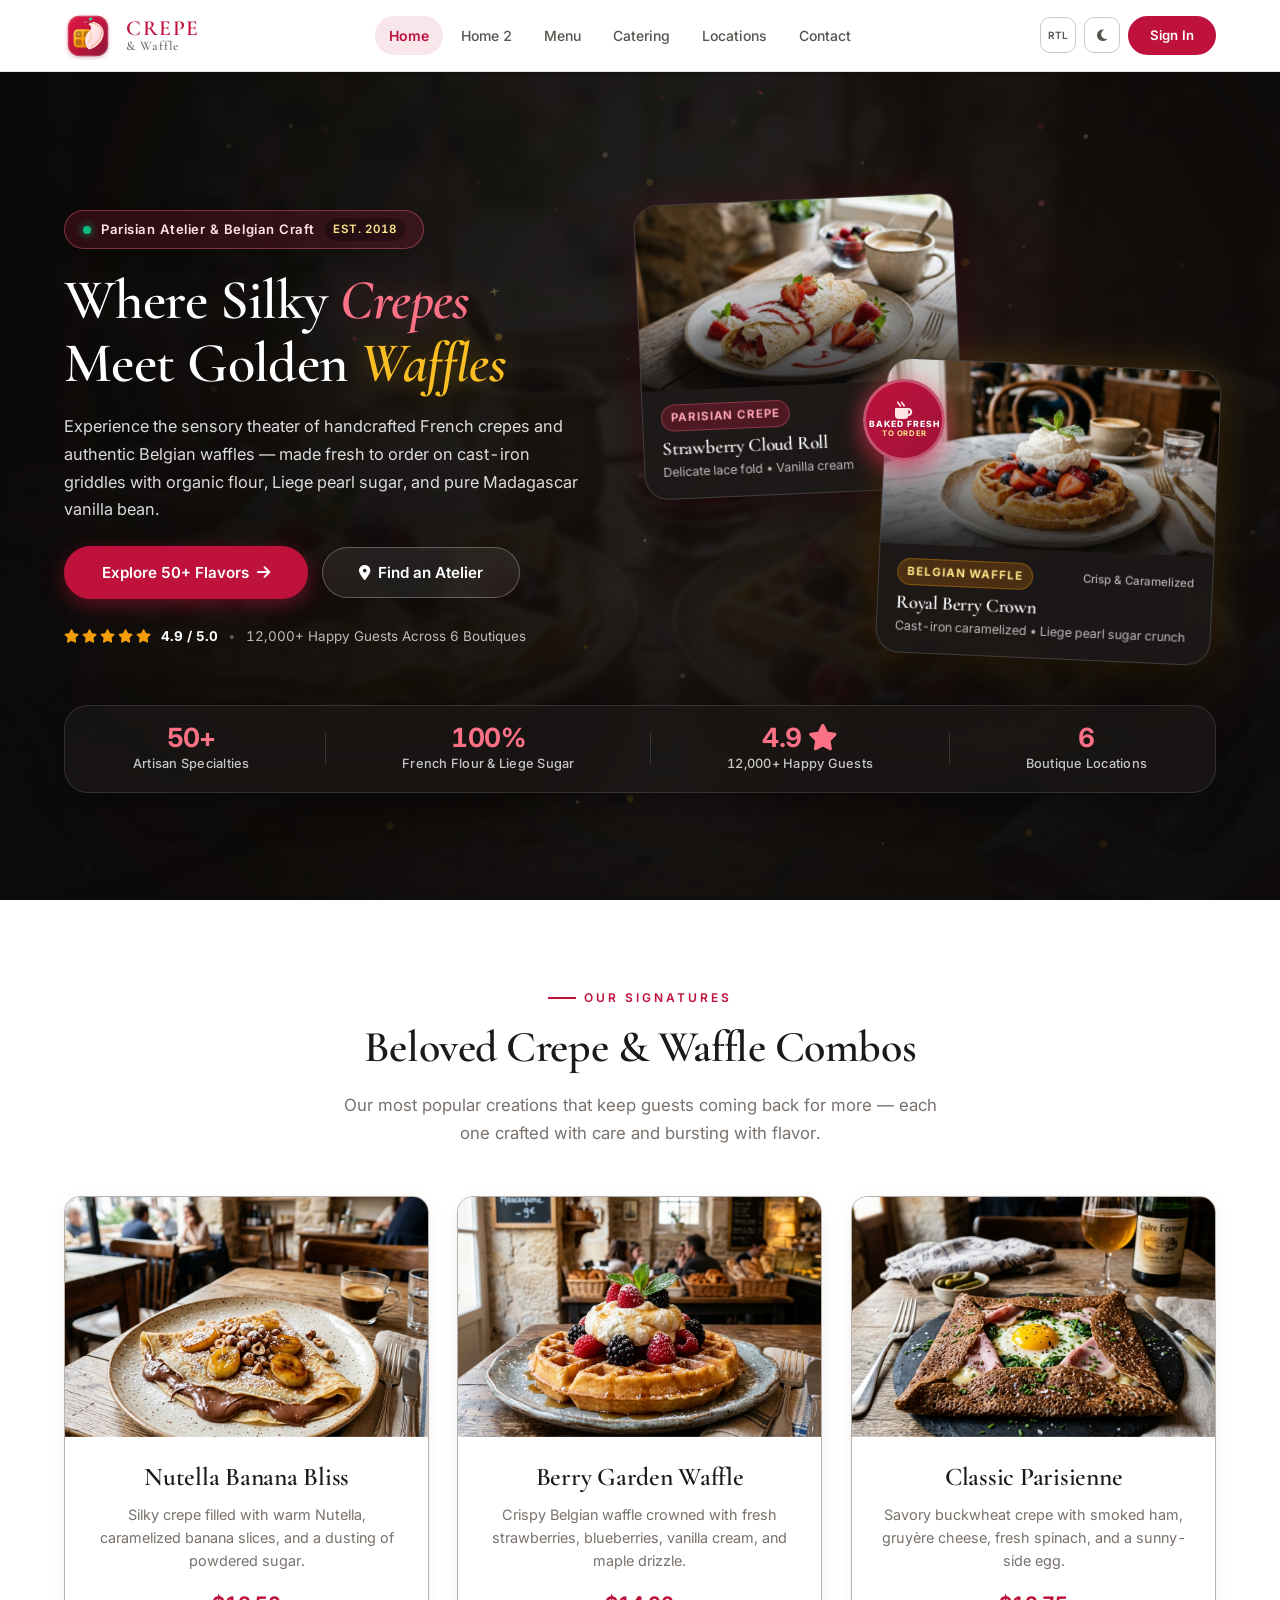
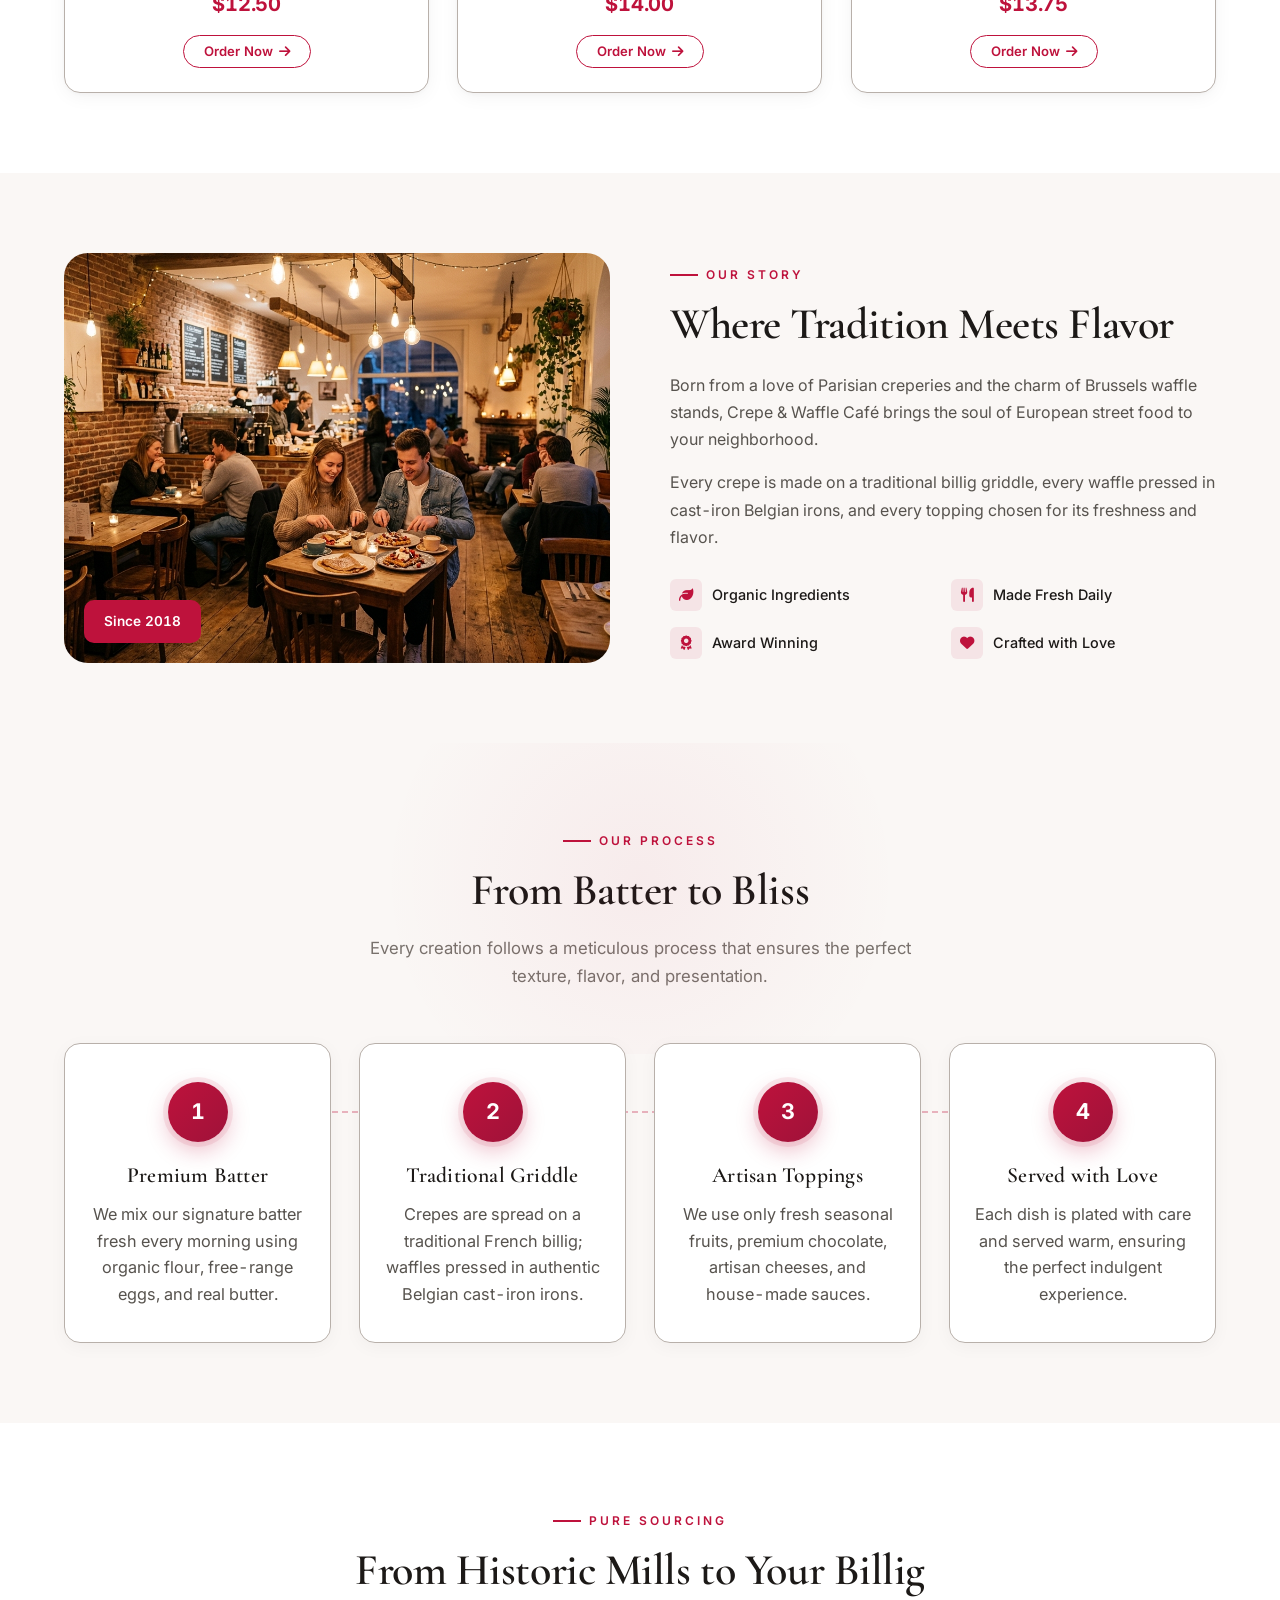
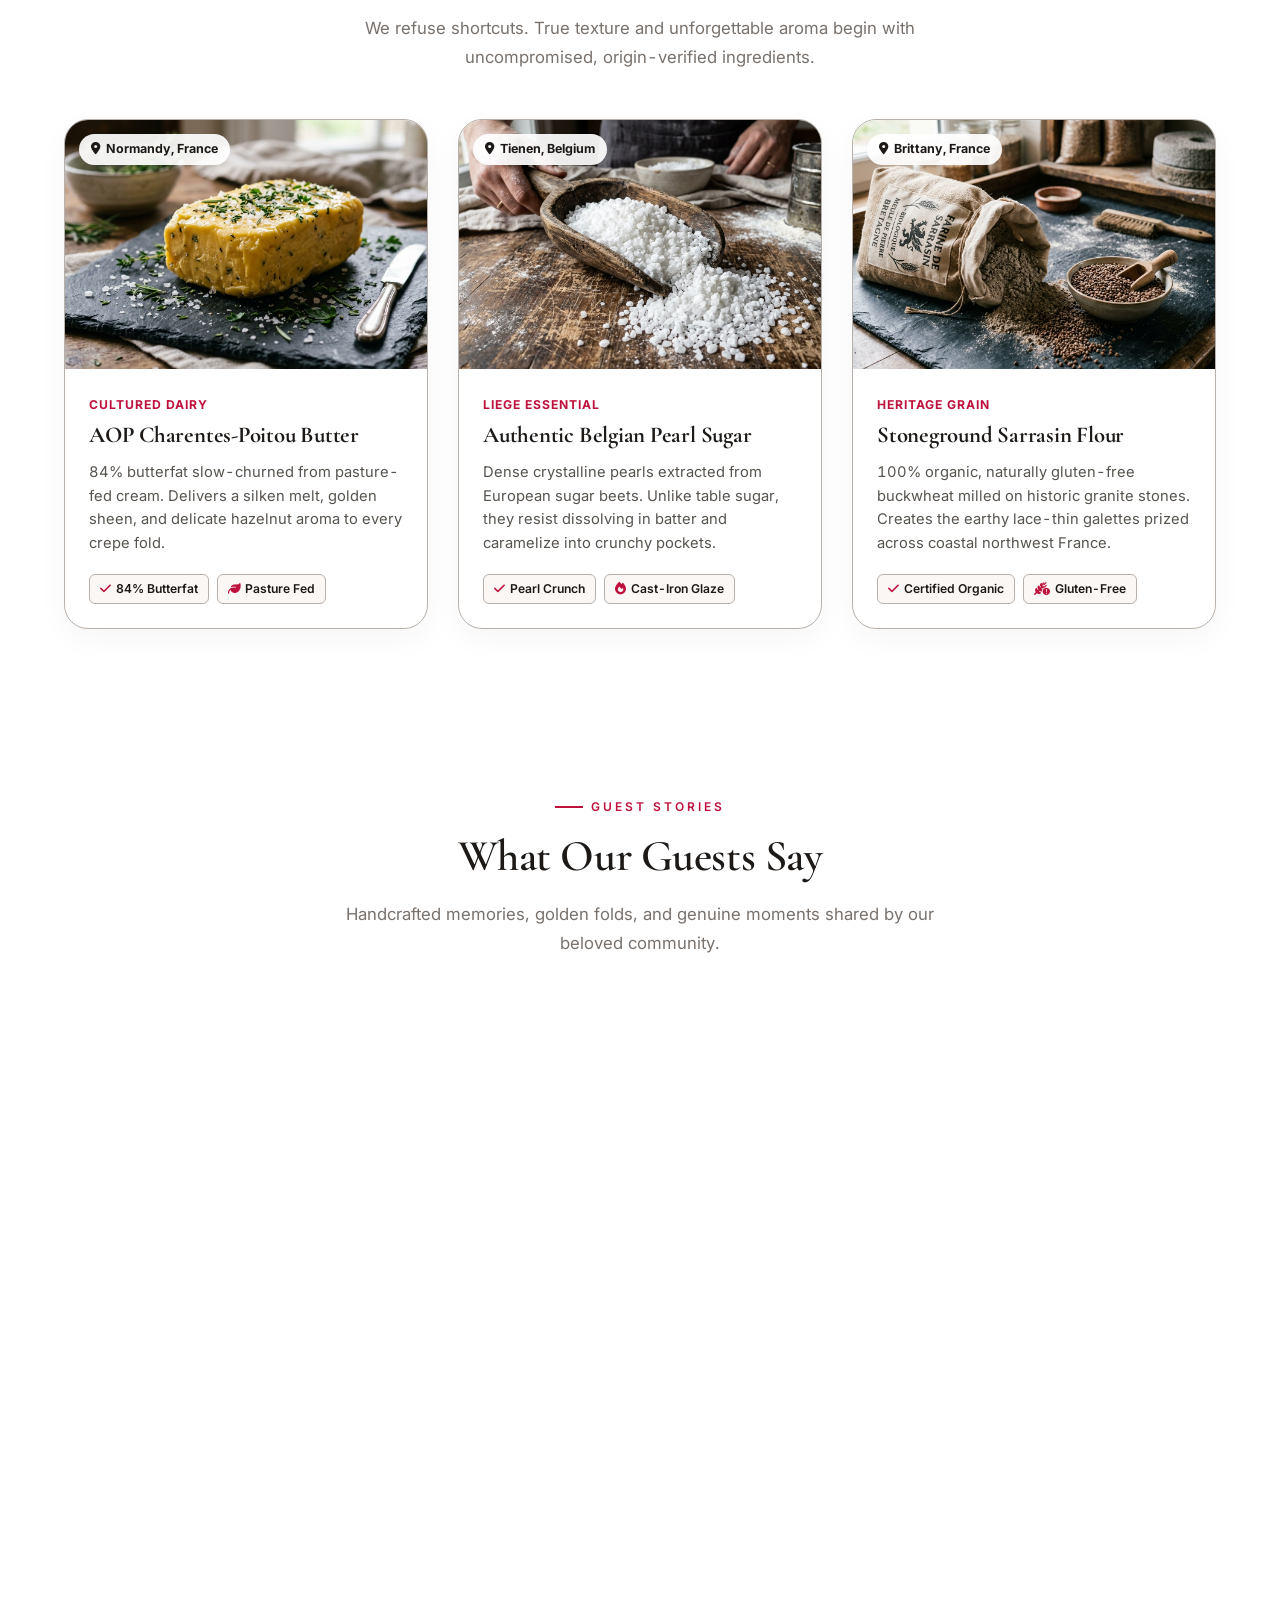
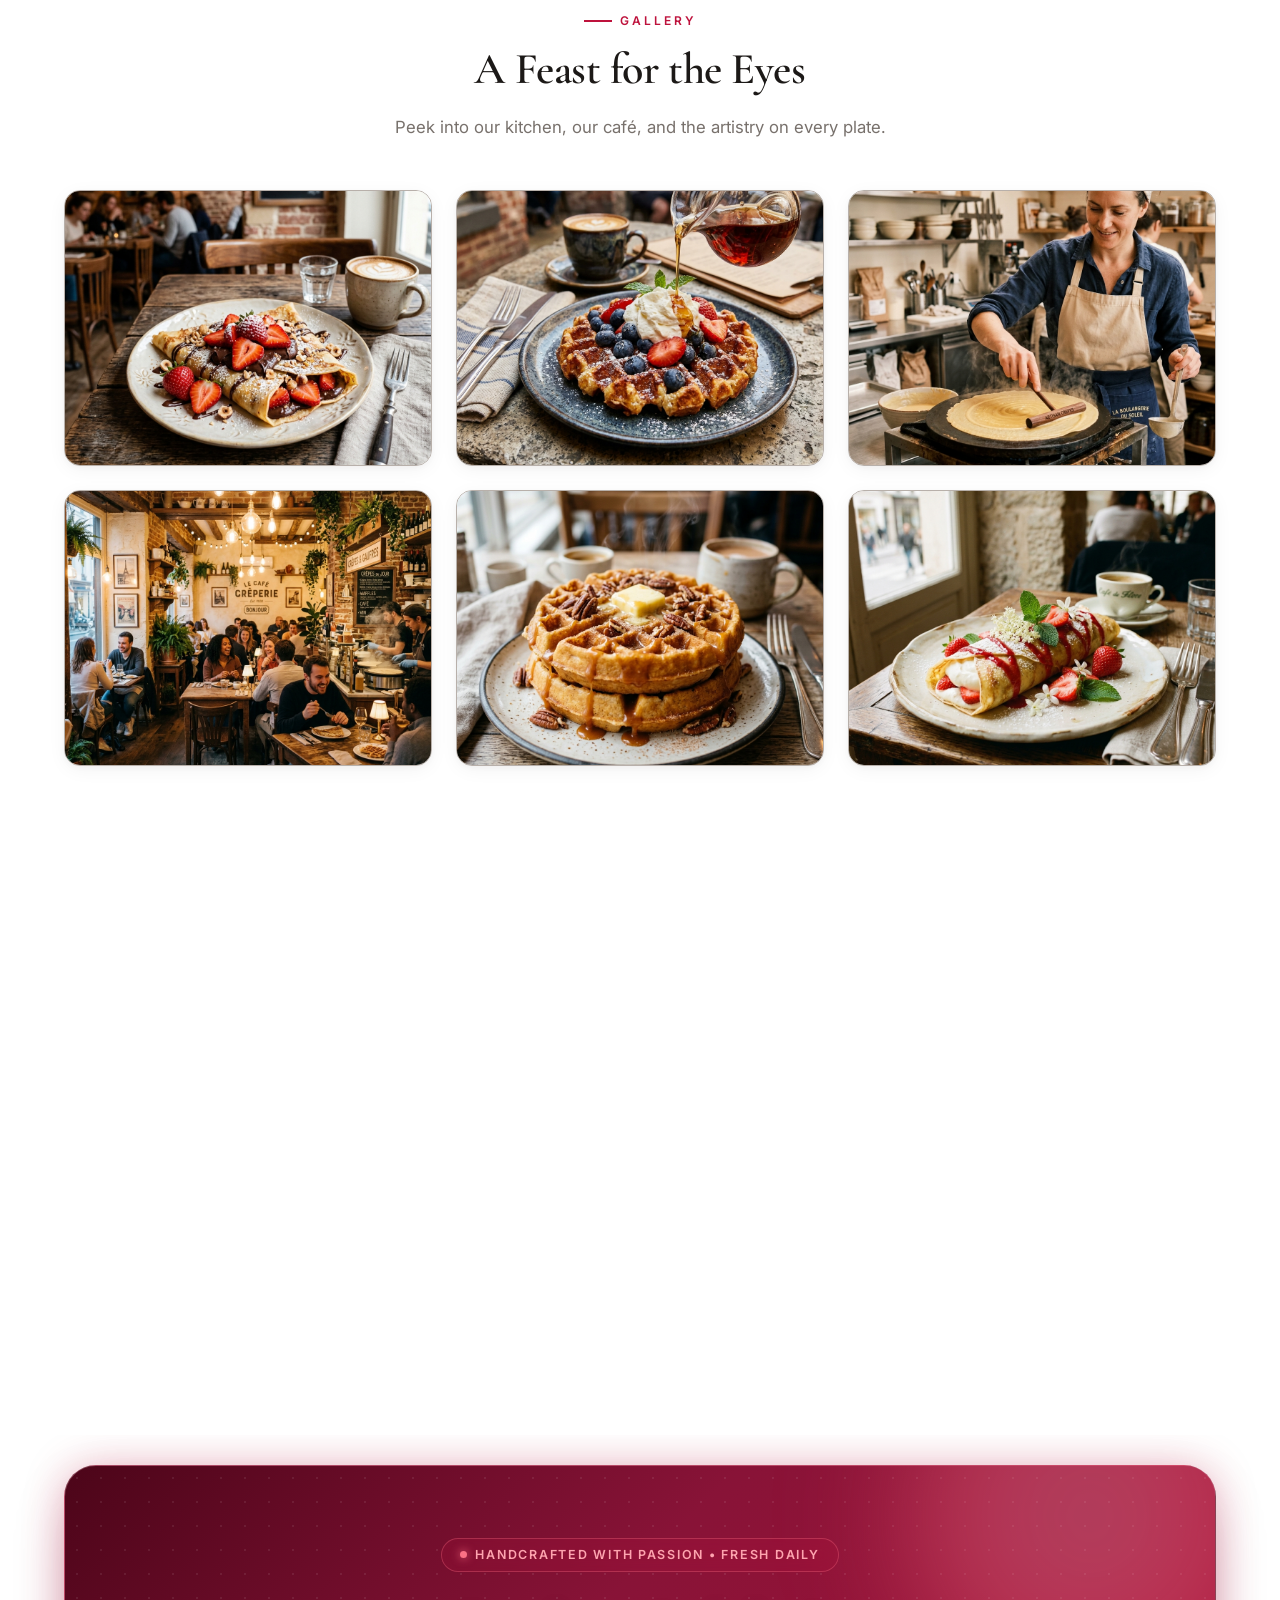
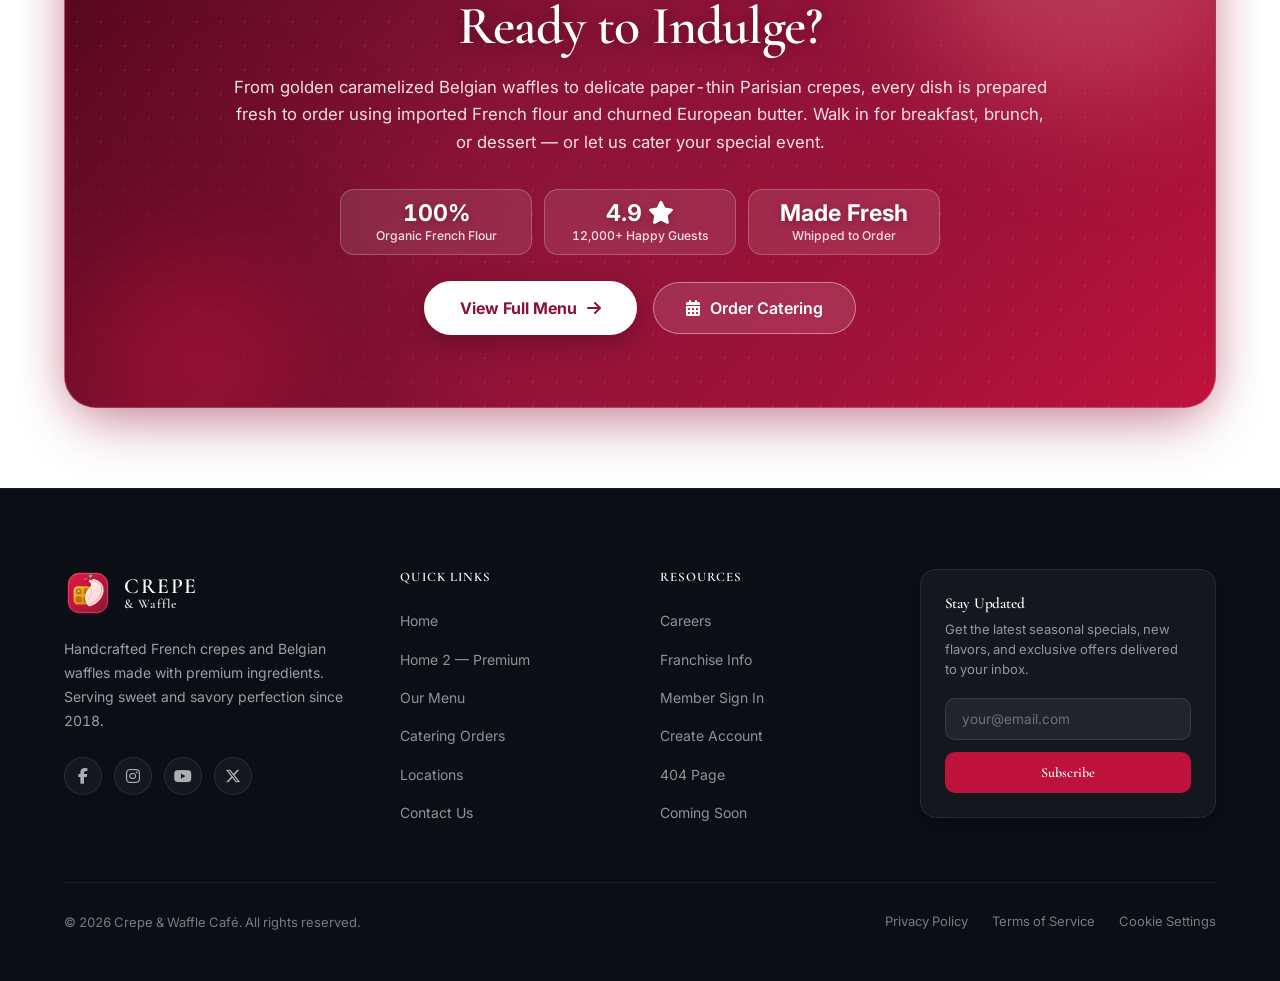
==== commit 88675640: "refactor: update UI styles, assets, and page layouts across the application" ====
--- a/index.html
+++ b/index.html
@@ -267,6 +267,66 @@
         </div>
     </section>
 
+    <!-- ====== PURE SOURCING & INGREDIENTS ====== -->
+    <section class="ingredients-section" id="ingredients-section">
+        <div class="container text-center">
+            <span class="section-label fade-up">Pure Sourcing</span>
+            <h2 class="section-title fade-up">From Historic Mills to Your Billig</h2>
+            <p class="section-desc fade-up">We refuse shortcuts. True texture and unforgettable aroma begin with uncompromised, origin-verified ingredients.</p>
+            <div class="ingredients-grid">
+                <!-- Ingredient 1: Normandy AOP Butter -->
+                <div class="ingredient-card fade-up">
+                    <div class="ingredient-media">
+                        <img src="assets/images/img/home_ingredient_normandy_butter.jpg" alt="Rich block of artisanal Normandy cultured butter with sea salt crystals" loading="lazy">
+                        <span class="ingredient-origin-pill"><i class="fa-solid fa-location-dot"></i> Normandy, France</span>
+                    </div>
+                    <div class="ingredient-body">
+                        <span class="ingredient-category">Cultured Dairy</span>
+                        <h3 class="ingredient-title">AOP Charentes-Poitou Butter</h3>
+                        <p class="ingredient-desc">84% butterfat slow-churned from pasture-fed cream. Delivers a silken melt, golden sheen, and delicate hazelnut aroma to every crepe fold.</p>
+                        <div class="ingredient-badges">
+                            <span class="ingredient-badge-pill"><i class="fa-solid fa-check"></i> 84% Butterfat</span>
+                            <span class="ingredient-badge-pill"><i class="fa-solid fa-leaf"></i> Pasture Fed</span>
+                        </div>
+                    </div>
+                </div>
+
+                <!-- Ingredient 2: Belgian Pearl Sugar -->
+                <div class="ingredient-card fade-up">
+                    <div class="ingredient-media">
+                        <img src="assets/images/img/home_ingredient_belgian_sugar.jpg" alt="Belgian pearl sugar crystals spilling from a rustic wooden scoop" loading="lazy">
+                        <span class="ingredient-origin-pill"><i class="fa-solid fa-location-dot"></i> Tienen, Belgium</span>
+                    </div>
+                    <div class="ingredient-body">
+                        <span class="ingredient-category">Liege Essential</span>
+                        <h3 class="ingredient-title">Authentic Belgian Pearl Sugar</h3>
+                        <p class="ingredient-desc">Dense crystalline pearls extracted from European sugar beets. Unlike table sugar, they resist dissolving in batter and caramelize into crunchy pockets.</p>
+                        <div class="ingredient-badges">
+                            <span class="ingredient-badge-pill"><i class="fa-solid fa-check"></i> Pearl Crunch</span>
+                            <span class="ingredient-badge-pill"><i class="fa-solid fa-fire"></i> Cast-Iron Glaze</span>
+                        </div>
+                    </div>
+                </div>
+
+                <!-- Ingredient 3: Brittany Buckwheat Flour -->
+                <div class="ingredient-card fade-up">
+                    <div class="ingredient-media">
+                        <img src="assets/images/img/home_ingredient_buckwheat_grain.jpg" alt="Organic stoneground Brittany buckwheat flour spilling from canvas sack" loading="lazy">
+                        <span class="ingredient-origin-pill"><i class="fa-solid fa-location-dot"></i> Brittany, France</span>
+                    </div>
+                    <div class="ingredient-body">
+                        <span class="ingredient-category">Heritage Grain</span>
+                        <h3 class="ingredient-title">Stoneground Sarrasin Flour</h3>
+                        <p class="ingredient-desc">100% organic, naturally gluten-free buckwheat milled on historic granite stones. Creates the earthy lace-thin galettes prized across coastal northwest France.</p>
+                        <div class="ingredient-badges">
+                            <span class="ingredient-badge-pill"><i class="fa-solid fa-check"></i> Certified Organic</span>
+                            <span class="ingredient-badge-pill"><i class="fa-solid fa-wheat-awn-circle-exclamation"></i> Gluten-Free</span>
+                        </div>
+                    </div>
+                </div>
+            </div>
+        </div>
+    </section>
 
     <!-- ====== CUSTOMER REVIEWS SHOWCASE ====== -->
     <section class="testimonials2-section" id="testimonials-section">
--- a/style.css
+++ b/style.css
@@ -104,6 +104,7 @@
     scroll-behavior: smooth;
     -webkit-text-size-adjust: 100%;
     font-size: 16px;
+    overflow-x: hidden;
 }
 
 body {
@@ -114,6 +115,8 @@
     background: var(--bg-main);
     line-height: 1.65;
     overflow-x: hidden;
+    width: 100%;
+    position: relative;
     -webkit-font-smoothing: antialiased;
     -moz-osx-font-smoothing: grayscale;
     min-height: 100vh;
@@ -318,6 +321,8 @@
     text-align: center;
     border: 2px solid transparent;
     line-height: 1.4;
+    position: relative;
+    overflow: hidden;
 }
 
 .btn-primary {
@@ -1266,6 +1271,7 @@
 .card {
     position: relative;
     isolation: isolate;
+    overflow: hidden;
     transition: transform 0.4s cubic-bezier(0.16, 1, 0.3, 1),
                 box-shadow 0.4s cubic-bezier(0.16, 1, 0.3, 1),
                 border-color 0.35s ease,
@@ -2744,6 +2750,7 @@
     height: 100%;
     object-fit: cover;
     z-index: 1;
+    filter: brightness(0.65) contrast(1.05);
 }
 
 .cta-banner-card-overlay {
@@ -2751,10 +2758,12 @@
     inset: 0;
     background: linear-gradient(
         180deg,
-        rgba(15, 12, 10, 0.38) 0%,
-        rgba(18, 14, 12, 0.50) 40%,
-        rgba(12, 10, 9, 0.78) 100%
+        rgba(10, 8, 7, 0.68) 0%,
+        rgba(12, 10, 9, 0.80) 42%,
+        rgba(10, 8, 7, 0.92) 100%
     );
+    backdrop-filter: blur(2px);
+    -webkit-backdrop-filter: blur(2px);
     z-index: 2;
 }
 
@@ -2782,21 +2791,24 @@
     padding: 6px 16px;
     border-radius: var(--radius-full);
     margin-bottom: 20px;
+    box-shadow: 0 2px 8px rgba(0, 0, 0, 0.3);
 }
 
 .cta-banner-card-content h2 {
     font-size: clamp(2rem, 4.2vw, 2.8rem);
-    font-weight: 600;
+    font-weight: 700;
     color: #FFFFFF;
     margin-bottom: 16px;
-    line-height: 1.2;
+    line-height: 1.25;
+    text-shadow: 0 2px 14px rgba(0, 0, 0, 0.85), 0 1px 3px rgba(0, 0, 0, 0.95);
 }
 
 .cta-banner-card-content p {
     font-size: 1.05rem;
-    color: rgba(255, 255, 255, 0.85);
-    line-height: 1.6;
+    color: #FFFFFF;
+    line-height: 1.65;
     margin-bottom: 32px;
+    text-shadow: 0 1px 8px rgba(0, 0, 0, 0.9), 0 1px 3px rgba(0, 0, 0, 0.95);
 }
 
 .cta-banner-img-buttons {
@@ -2804,6 +2816,32 @@
     gap: 16px;
     justify-content: center;
     flex-wrap: wrap;
+}
+
+@media (max-width: 600px) {
+    .cta-banner-card {
+        min-height: auto;
+    }
+    .cta-banner-card-content {
+        padding: 44px 18px;
+    }
+    .cta-banner-card-content h2 {
+        font-size: 1.7rem;
+        margin-bottom: 14px;
+    }
+    .cta-banner-card-content p {
+        font-size: 0.95rem;
+        line-height: 1.6;
+        margin-bottom: 26px;
+    }
+    .cta-banner-card-overlay {
+        background: linear-gradient(
+            180deg,
+            rgba(10, 8, 7, 0.74) 0%,
+            rgba(12, 10, 9, 0.85) 42%,
+            rgba(10, 8, 7, 0.94) 100%
+        );
+    }
 }
 
 /* ─────────────────────────────────────────────────────────
@@ -3752,7 +3790,7 @@
 
 .flavor-card-img {
     width: 100%;
-    height: 180px;
+    height: 250px;
     border-radius: var(--radius-md);
     overflow: hidden;
     margin-bottom: 18px;
@@ -6078,11 +6116,35 @@
     .catering-grid,
     .contact-grid { grid-template-columns: 1fr; gap: 40px; }
 
+    .hero2-text {
+        text-align: center;
+        max-width: 680px;
+        margin-left: auto;
+        margin-right: auto;
+    }
+
+    .hero2-text .section-label {
+        justify-content: center;
+        margin-left: auto;
+        margin-right: auto;
+    }
+
+    .hero2-text p {
+        margin-left: auto;
+        margin-right: auto;
+        max-width: 560px;
+    }
+
+    .hero2-text .hero-ctas {
+        justify-content: center;
+    }
+
     .process-steps { grid-template-columns: repeat(2, 1fr); }
 
     .gallery-grid { grid-template-columns: repeat(3, 1fr); }
 
     .flavors-scroll { grid-template-columns: repeat(2, 1fr); }
+    .flavor-card-img { height: 280px; }
     .why-grid {
         grid-template-columns: repeat(3, 1fr);
         gap: 20px;
@@ -6090,7 +6152,7 @@
 
     .experience-grid { grid-template-columns: repeat(2, 1fr); }
 
-    .insta-grid { grid-template-columns: repeat(4, 1fr); }
+    .insta-grid { grid-template-columns: repeat(3, 1fr); gap: 12px; }
 
     .reviews-masonry { grid-template-columns: repeat(2, 1fr); }
 }
@@ -6134,7 +6196,7 @@
     .soon-countdown { gap: 12px; }
     .countdown-num { font-size: 1.6rem; }
 
-    .insta-grid { grid-template-columns: repeat(3, 1fr); }
+    .insta-grid { grid-template-columns: repeat(2, 1fr); gap: 10px; }
 
     .reviews-masonry { grid-template-columns: 1fr; }
 
@@ -6249,11 +6311,23 @@
 }
 
 @media (max-width: 1024px) {
-    .chef-grid { grid-template-columns: 1fr; gap: 40px; }
+    .chef-grid {
+        grid-template-columns: 1.15fr 0.85fr;
+        gap: 36px;
+        align-items: center;
+    }
 }
 
 @media (max-width: 768px) {
-    .chef-img-wrap { aspect-ratio: 16/10; max-width: 480px; margin: 0 auto; }
+    .chef-grid {
+        grid-template-columns: 1fr;
+        gap: 36px;
+    }
+    .chef-img-wrap {
+        aspect-ratio: 16/10;
+        max-width: 480px;
+        margin: 0 auto;
+    }
 }
 
 /* ─── FAQ ACCORDION COMPONENT ───────────────────────────── */
@@ -6346,6 +6420,11 @@
     color: var(--text-secondary);
     font-size: 0.95rem;
     line-height: 1.65;
+    text-align: left;
+}
+
+[dir="rtl"] .faq-answer {
+    text-align: right;
 }
 
 .faq-item.active .faq-answer {
@@ -7381,4 +7460,792 @@
     }
 }
 
-
+/* =========================================================
+   NEW SECTIONS: HOME (PAIRINGS & INGREDIENTS) & HOME 2 (EVENTS & BOUTIQUE BOXES)
+   ========================================================= */
+
+/* ─── 1. ARTISAN BEVERAGE & COFFEE PAIRINGS (#pairings-section) ─── */
+.pairings-section {
+    padding: var(--section-pad-y) 0;
+    background: var(--bg-section-alt);
+    position: relative;
+    overflow: hidden;
+}
+
+.pairings-grid {
+    display: grid;
+    grid-template-columns: repeat(3, 1fr);
+    gap: 30px;
+    margin-top: 48px;
+    text-align: left;
+}
+
+[dir="rtl"] .pairings-grid {
+    text-align: right;
+}
+
+.pairing-card {
+    background: var(--bg-card);
+    border: 1.5px solid var(--border-card);
+    border-radius: var(--radius-xl);
+    overflow: hidden;
+    display: flex;
+    flex-direction: column;
+    box-shadow: 0 10px 30px rgba(0, 0, 0, 0.04);
+    transition: transform var(--transition-base), box-shadow var(--transition-base), border-color var(--transition-base);
+    position: relative;
+}
+
+.pairing-card:hover {
+    transform: translateY(-8px);
+    box-shadow: 0 20px 42px -10px rgba(190, 18, 60, 0.15), 0 0 24px rgba(190, 18, 60, 0.08);
+    border-color: rgba(190, 18, 60, 0.35);
+}
+
+html.dark .pairing-card {
+    background: #191617;
+    border-color: rgba(255, 255, 255, 0.09);
+    box-shadow: 0 12px 36px rgba(0, 0, 0, 0.45);
+}
+
+html.dark .pairing-card:hover {
+    border-color: rgba(251, 113, 133, 0.45);
+    box-shadow: 0 20px 46px rgba(0, 0, 0, 0.65), 0 0 24px rgba(251, 113, 133, 0.15);
+}
+
+.pairing-media {
+    position: relative;
+    width: 100%;
+    aspect-ratio: 16 / 11;
+    overflow: hidden;
+}
+
+.pairing-media img {
+    width: 100%;
+    height: 100%;
+    object-fit: cover;
+    transition: transform 0.6s cubic-bezier(0.16, 1, 0.3, 1);
+    display: block;
+}
+
+.pairing-card:hover .pairing-media img {
+    transform: scale(1.06);
+}
+
+.pairing-tag {
+    position: absolute;
+    top: 14px;
+    left: 14px;
+    background: rgba(28, 25, 23, 0.85);
+    color: #FFFFFF;
+    font-size: 0.76rem;
+    font-weight: 600;
+    letter-spacing: 0.03em;
+    padding: 5px 12px;
+    border-radius: var(--radius-full);
+    backdrop-filter: blur(8px);
+    border: 1px solid rgba(255, 255, 255, 0.15);
+    z-index: 2;
+}
+
+[dir="rtl"] .pairing-tag {
+    left: auto;
+    right: 14px;
+}
+
+.pairing-price {
+    position: absolute;
+    bottom: 14px;
+    right: 14px;
+    background: rgba(190, 18, 60, 0.9);
+    color: #FFFFFF;
+    font-size: 0.82rem;
+    font-weight: 700;
+    padding: 4px 11px;
+    border-radius: var(--radius-full);
+    backdrop-filter: blur(8px);
+    z-index: 2;
+}
+
+[dir="rtl"] .pairing-price {
+    right: auto;
+    left: 14px;
+}
+
+.pairing-body {
+    padding: 26px 24px 22px;
+    display: flex;
+    flex-direction: column;
+    flex: 1;
+}
+
+.pairing-meta-row {
+    display: flex;
+    align-items: center;
+    justify-content: space-between;
+    gap: 8px;
+    margin-bottom: 8px;
+}
+
+.pairing-notes {
+    font-size: 0.78rem;
+    font-weight: 600;
+    color: var(--primary);
+    text-transform: uppercase;
+    letter-spacing: 0.05em;
+}
+
+html.dark .pairing-notes {
+    color: #FB7185;
+}
+
+.pairing-title {
+    font-family: var(--font-heading);
+    font-size: 1.4rem;
+    font-weight: 700;
+    color: var(--text-primary);
+    margin: 0 0 10px;
+    line-height: 1.3;
+}
+
+.pairing-desc {
+    font-size: 0.92rem;
+    line-height: 1.62;
+    color: var(--text-secondary);
+    margin: 0 0 18px;
+    flex: 1;
+}
+
+.pairing-match-pill {
+    display: flex;
+    align-items: center;
+    gap: 10px;
+    padding: 10px 14px;
+    background: var(--bg-section);
+    border: 1px solid var(--border-card);
+    border-radius: var(--radius-md);
+    margin-top: auto;
+    font-size: 0.84rem;
+}
+
+.pairing-match-pill i {
+    color: var(--primary);
+    font-size: 1rem;
+    flex-shrink: 0;
+}
+
+html.dark .pairing-match-pill i {
+    color: #FB7185;
+}
+
+.pairing-match-text {
+    color: var(--text-secondary);
+}
+
+.pairing-match-text strong {
+    color: var(--text-primary);
+}
+
+/* ─── 2. PURE SOURCING & INGREDIENTS (#ingredients-section) ─── */
+.ingredients-section {
+    padding: var(--section-pad-y) 0;
+    background: var(--bg-main);
+    position: relative;
+    overflow: hidden;
+}
+
+.ingredients-grid {
+    display: grid;
+    grid-template-columns: repeat(3, 1fr);
+    gap: 30px;
+    margin-top: 48px;
+    text-align: left;
+}
+
+[dir="rtl"] .ingredients-grid {
+    text-align: right;
+}
+
+.ingredient-card {
+    background: var(--bg-card);
+    border: 1.5px solid var(--border-card);
+    border-radius: var(--radius-xl);
+    overflow: hidden;
+    box-shadow: 0 10px 30px rgba(0, 0, 0, 0.04);
+    display: flex;
+    flex-direction: column;
+    transition: transform var(--transition-base), box-shadow var(--transition-base), border-color var(--transition-base);
+}
+
+.ingredient-card:hover {
+    transform: translateY(-8px);
+    box-shadow: 0 20px 44px -10px rgba(0, 0, 0, 0.12);
+    border-color: var(--primary);
+}
+
+html.dark .ingredient-card {
+    background: #191617;
+    border-color: rgba(255, 255, 255, 0.09);
+    box-shadow: 0 12px 36px rgba(0, 0, 0, 0.45);
+}
+
+html.dark .ingredient-card:hover {
+    border-color: rgba(251, 113, 133, 0.45);
+    box-shadow: 0 20px 46px rgba(0, 0, 0, 0.65), 0 0 22px rgba(251, 113, 133, 0.15);
+}
+
+.ingredient-media {
+    position: relative;
+    width: 100%;
+    aspect-ratio: 16 / 11;
+    overflow: hidden;
+}
+
+.ingredient-media img {
+    width: 100%;
+    height: 100%;
+    object-fit: cover;
+    transition: transform 0.6s cubic-bezier(0.16, 1, 0.3, 1);
+    display: block;
+}
+
+.ingredient-card:hover .ingredient-media img {
+    transform: scale(1.06);
+}
+
+.ingredient-origin-pill {
+    position: absolute;
+    top: 14px;
+    left: 14px;
+    display: inline-flex;
+    align-items: center;
+    gap: 6px;
+    background: rgba(255, 255, 255, 0.92);
+    color: #1C1917;
+    font-size: 0.78rem;
+    font-weight: 700;
+    padding: 5px 12px;
+    border-radius: var(--radius-full);
+    box-shadow: var(--shadow-sm);
+    z-index: 2;
+}
+
+[dir="rtl"] .ingredient-origin-pill {
+    left: auto;
+    right: 14px;
+}
+
+html.dark .ingredient-origin-pill {
+    background: rgba(28, 25, 23, 0.9);
+    color: #FFFFFF;
+}
+
+.ingredient-body {
+    padding: 26px 24px 24px;
+    display: flex;
+    flex-direction: column;
+    flex: 1;
+}
+
+.ingredient-category {
+    font-size: 0.76rem;
+    font-weight: 700;
+    color: var(--primary);
+    letter-spacing: 0.08em;
+    text-transform: uppercase;
+    margin-bottom: 6px;
+}
+
+html.dark .ingredient-category {
+    color: #FB7185;
+}
+
+.ingredient-title {
+    font-family: var(--font-heading);
+    font-size: 1.42rem;
+    font-weight: 700;
+    color: var(--text-primary);
+    margin: 0 0 10px;
+    line-height: 1.3;
+}
+
+.ingredient-desc {
+    font-size: 0.92rem;
+    line-height: 1.62;
+    color: var(--text-secondary);
+    margin: 0 0 18px;
+    flex: 1;
+}
+
+.ingredient-badges {
+    display: flex;
+    flex-wrap: wrap;
+    gap: 8px;
+    margin-top: auto;
+}
+
+.ingredient-badge-pill {
+    display: inline-flex;
+    align-items: center;
+    gap: 5px;
+    font-size: 0.76rem;
+    font-weight: 600;
+    padding: 4px 10px;
+    border-radius: var(--radius-sm);
+    background: var(--bg-section-alt);
+    border: 1px solid var(--border-card);
+    color: var(--text-primary);
+}
+
+.ingredient-badge-pill i {
+    color: var(--primary);
+    font-size: 0.78rem;
+}
+
+html.dark .ingredient-badge-pill i {
+    color: #FB7185;
+}
+
+/* ─── 3. LIVE ATELIER EVENTS & SOIRÉES (#events2-section) ─── */
+.events2-section {
+    padding: var(--section-pad-y) 0;
+    background: var(--bg-main);
+    position: relative;
+    overflow: hidden;
+}
+
+.events2-wrapper {
+    display: grid;
+    grid-template-columns: 1.05fr 1fr;
+    gap: 50px;
+    align-items: center;
+    margin-top: 44px;
+    text-align: left;
+}
+
+[dir="rtl"] .events2-wrapper {
+    text-align: right;
+}
+
+.events2-media-col {
+    position: relative;
+    border-radius: var(--radius-2xl);
+    overflow: hidden;
+    box-shadow: 0 20px 50px rgba(0, 0, 0, 0.12);
+    border: 2px solid var(--border-card);
+    aspect-ratio: 4 / 3;
+}
+
+html.dark .events2-media-col {
+    border-color: rgba(255, 255, 255, 0.12);
+    box-shadow: 0 20px 54px rgba(0, 0, 0, 0.55);
+}
+
+.events2-media-col img {
+    width: 100%;
+    height: 100%;
+    object-fit: cover;
+    display: block;
+    transition: transform 0.6s ease;
+}
+
+.events2-media-col:hover img {
+    transform: scale(1.04);
+}
+
+.events2-floating-seal {
+    position: absolute;
+    bottom: 22px;
+    left: 22px;
+    background: rgba(28, 25, 23, 0.88);
+    backdrop-filter: blur(14px);
+    border: 1px solid rgba(255, 255, 255, 0.18);
+    border-radius: var(--radius-xl);
+    padding: 14px 18px;
+    color: #FFFFFF;
+    display: flex;
+    align-items: center;
+    gap: 14px;
+    z-index: 3;
+    box-shadow: 0 10px 24px rgba(0, 0, 0, 0.35);
+}
+
+[dir="rtl"] .events2-floating-seal {
+    left: auto;
+    right: 22px;
+}
+
+.events2-seal-icon {
+    width: 44px;
+    height: 44px;
+    border-radius: 50%;
+    background: var(--primary);
+    display: inline-flex;
+    align-items: center;
+    justify-content: center;
+    font-size: 1.15rem;
+    color: #FFFFFF;
+    flex-shrink: 0;
+}
+
+.events2-seal-val {
+    font-size: 1.25rem;
+    font-weight: 800;
+    line-height: 1.1;
+    display: block;
+}
+
+.events2-seal-lbl {
+    font-size: 0.76rem;
+    color: rgba(255, 255, 255, 0.8);
+    text-transform: uppercase;
+    letter-spacing: 0.05em;
+    display: block;
+    margin-top: 2px;
+}
+
+.events2-content-col {
+    display: flex;
+    flex-direction: column;
+}
+
+.events2-package-list {
+    display: flex;
+    flex-direction: column;
+    gap: 16px;
+    margin: 24px 0 32px;
+}
+
+.events2-pkg-card {
+    background: var(--bg-card);
+    border: 1.5px solid var(--border-card);
+    border-radius: var(--radius-lg);
+    padding: 18px 20px;
+    display: flex;
+    align-items: center;
+    justify-content: space-between;
+    gap: 16px;
+    text-align: start;
+    transition: all var(--transition-fast);
+    cursor: pointer;
+}
+
+.events2-pkg-card:hover {
+    border-color: var(--primary);
+    transform: translateX(6px);
+    box-shadow: 0 8px 22px rgba(190, 18, 60, 0.1);
+}
+
+[dir="rtl"] .events2-pkg-card:hover {
+    transform: translateX(-6px);
+}
+
+html.dark .events2-pkg-card {
+    background: #191617;
+    border-color: rgba(255, 255, 255, 0.09);
+}
+
+html.dark .events2-pkg-card:hover {
+    border-color: rgba(251, 113, 133, 0.4);
+    box-shadow: 0 8px 22px rgba(0, 0, 0, 0.5);
+}
+
+.events2-pkg-left {
+    display: flex;
+    align-items: flex-start;
+    gap: 14px;
+    text-align: start;
+    flex: 1;
+    min-width: 0;
+}
+
+.events2-pkg-icon {
+    width: 42px !important;
+    min-width: 42px !important;
+    max-width: 42px !important;
+    height: 42px !important;
+    border-radius: var(--radius-md);
+    background: rgba(190, 18, 60, 0.1);
+    color: var(--primary);
+    display: inline-flex;
+    align-items: center;
+    justify-content: center;
+    font-size: 1rem;
+    flex: 0 0 42px !important;
+    flex-shrink: 0 !important;
+    flex-grow: 0 !important;
+    margin-top: 2px;
+}
+
+html.dark .events2-pkg-icon {
+    background: rgba(251, 113, 133, 0.15);
+    color: #FB7185;
+}
+
+.events2-pkg-text {
+    flex: 1;
+    min-width: 0;
+    text-align: start;
+}
+
+.events2-pkg-title {
+    font-size: 1.05rem;
+    font-weight: 700;
+    color: var(--text-primary);
+    margin: 0 0 4px;
+    text-align: start;
+}
+
+.events2-pkg-sub {
+    font-size: 0.85rem;
+    color: var(--text-secondary);
+    margin: 0;
+    line-height: 1.5;
+    text-align: start;
+}
+
+.events2-pkg-badge {
+    font-size: 0.78rem;
+    font-weight: 700;
+    color: var(--primary);
+    background: rgba(190, 18, 60, 0.08);
+    padding: 4px 10px;
+    border-radius: var(--radius-full);
+    white-space: nowrap;
+}
+
+html.dark .events2-pkg-badge {
+    color: #FB7185;
+    background: rgba(251, 113, 133, 0.14);
+}
+
+/* ─── 4. ATELIER BOUTIQUE BOXES (#boutique-box-section) ─── */
+.boutique-box-section {
+    padding: var(--section-pad-y) 0;
+    background: var(--bg-section-alt);
+    position: relative;
+    overflow: hidden;
+}
+
+.boutique-box-grid {
+    display: grid;
+    grid-template-columns: repeat(2, 1fr);
+    gap: 36px;
+    margin-top: 48px;
+    text-align: left;
+}
+
+[dir="rtl"] .boutique-box-grid {
+    text-align: right;
+}
+
+.boutique-feature-card {
+    background: var(--bg-card);
+    border: 1.5px solid var(--border-card);
+    border-radius: var(--radius-2xl);
+    overflow: hidden;
+    box-shadow: 0 12px 36px rgba(0, 0, 0, 0.05);
+    display: flex;
+    flex-direction: column;
+    transition: transform var(--transition-base), box-shadow var(--transition-base), border-color var(--transition-base);
+}
+
+.boutique-feature-card:hover {
+    transform: translateY(-8px);
+    box-shadow: 0 24px 50px -10px rgba(0, 0, 0, 0.14);
+    border-color: var(--primary);
+}
+
+html.dark .boutique-feature-card {
+    background: #191617;
+    border-color: rgba(255, 255, 255, 0.09);
+    box-shadow: 0 14px 40px rgba(0, 0, 0, 0.45);
+}
+
+html.dark .boutique-feature-card:hover {
+    border-color: rgba(251, 113, 133, 0.45);
+    box-shadow: 0 24px 54px rgba(0, 0, 0, 0.65), 0 0 24px rgba(251, 113, 133, 0.15);
+}
+
+.boutique-media {
+    position: relative;
+    width: 100%;
+    aspect-ratio: 16 / 10;
+    overflow: hidden;
+}
+
+.boutique-media img {
+    width: 100%;
+    height: 100%;
+    object-fit: cover;
+    transition: transform 0.6s cubic-bezier(0.16, 1, 0.3, 1);
+    display: block;
+}
+
+.boutique-feature-card:hover .boutique-media img {
+    transform: scale(1.05);
+}
+
+.boutique-card-pill {
+    position: absolute;
+    top: 16px;
+    left: 16px;
+    background: rgba(28, 25, 23, 0.88);
+    color: #FFFFFF;
+    font-size: 0.78rem;
+    font-weight: 700;
+    padding: 6px 14px;
+    border-radius: var(--radius-full);
+    backdrop-filter: blur(10px);
+    border: 1px solid rgba(255, 255, 255, 0.15);
+    z-index: 2;
+}
+
+[dir="rtl"] .boutique-card-pill {
+    left: auto;
+    right: 16px;
+}
+
+.boutique-body {
+    padding: 30px 28px 26px;
+    display: flex;
+    flex-direction: column;
+    flex: 1;
+}
+
+.boutique-title {
+    font-family: var(--font-heading);
+    font-size: 1.55rem;
+    font-weight: 700;
+    color: var(--text-primary);
+    margin: 0 0 12px;
+    line-height: 1.25;
+}
+
+.boutique-desc {
+    font-size: 0.94rem;
+    line-height: 1.66;
+    color: var(--text-secondary);
+    margin: 0 0 22px;
+    flex: 1;
+}
+
+.boutique-perks-row {
+    display: flex;
+    flex-wrap: wrap;
+    gap: 10px;
+    margin-bottom: 24px;
+}
+
+.boutique-perk {
+    display: inline-flex;
+    align-items: center;
+    gap: 6px;
+    font-size: 0.8rem;
+    font-weight: 600;
+    color: var(--text-primary);
+    background: var(--bg-section);
+    border: 1px solid var(--border-card);
+    padding: 6px 12px;
+    border-radius: var(--radius-sm);
+}
+
+.boutique-perk i {
+    color: #059669;
+    font-size: 0.82rem;
+}
+
+html.dark .boutique-perk i {
+    color: #34D399;
+}
+
+/* ─── RESPONSIVE BREAKPOINTS FOR NEW SECTIONS ─── */
+@media (max-width: 1024px) {
+    .pairings-grid,
+    .ingredients-grid {
+        grid-template-columns: repeat(2, 1fr);
+        gap: 24px;
+    }
+    .events2-wrapper {
+        grid-template-columns: 1fr;
+        gap: 36px;
+    }
+    .boutique-box-grid {
+        grid-template-columns: 1fr;
+        gap: 28px;
+    }
+}
+
+@media (max-width: 680px) {
+    .pairings-grid,
+    .ingredients-grid {
+        grid-template-columns: 1fr;
+        gap: 20px;
+    }
+    .events2-floating-seal {
+        bottom: 14px;
+        left: 14px;
+        padding: 10px 14px;
+    }
+    [dir="rtl"] .events2-floating-seal {
+        left: auto;
+        right: 14px;
+    }
+    .events2-pkg-card {
+        flex-direction: column;
+        align-items: flex-start;
+        gap: 12px;
+        padding: 16px;
+    }
+    .events2-pkg-left {
+        width: 100%;
+    }
+    .events2-pkg-badge {
+        align-self: flex-start;
+        margin-left: 54px;
+    }
+    [dir="rtl"] .events2-pkg-badge {
+        margin-left: 0;
+        margin-right: 54px;
+    }
+}
+
+/* ─── CENTER LONE 3RD ITEM IN 2-COLUMN TABLET GRIDS ─── */
+@media (max-width: 1024px) and (min-width: 769px) {
+    .combos-grid .combo-card:last-child:nth-child(odd),
+    .experience-grid .exp-card:last-child:nth-child(odd) {
+        grid-column: 1 / -1;
+        justify-self: center;
+        width: 100%;
+        max-width: calc(50% - 14px);
+    }
+}
+
+@media (max-width: 1024px) and (min-width: 681px) {
+    .ingredients-grid .ingredient-card:last-child:nth-child(odd),
+    .pairings-grid .pairing-card:last-child:nth-child(odd) {
+        grid-column: 1 / -1;
+        justify-self: center;
+        width: 100%;
+        max-width: calc(50% - 12px);
+    }
+}
+
+@media (max-width: 900px) and (min-width: 601px) {
+    .amenities-grid .amenity-card:last-child:nth-child(odd) {
+        grid-column: 1 / -1;
+        justify-self: center;
+        width: 100%;
+        max-width: calc(50% - 14px);
+    }
+
+    .gallery-grid .gallery-item:last-child:nth-child(odd) {
+        grid-column: 1 / -1;
+        justify-self: center;
+        width: 100%;
+        max-width: calc(50% - 10px);
+    }
+}
+
+
+
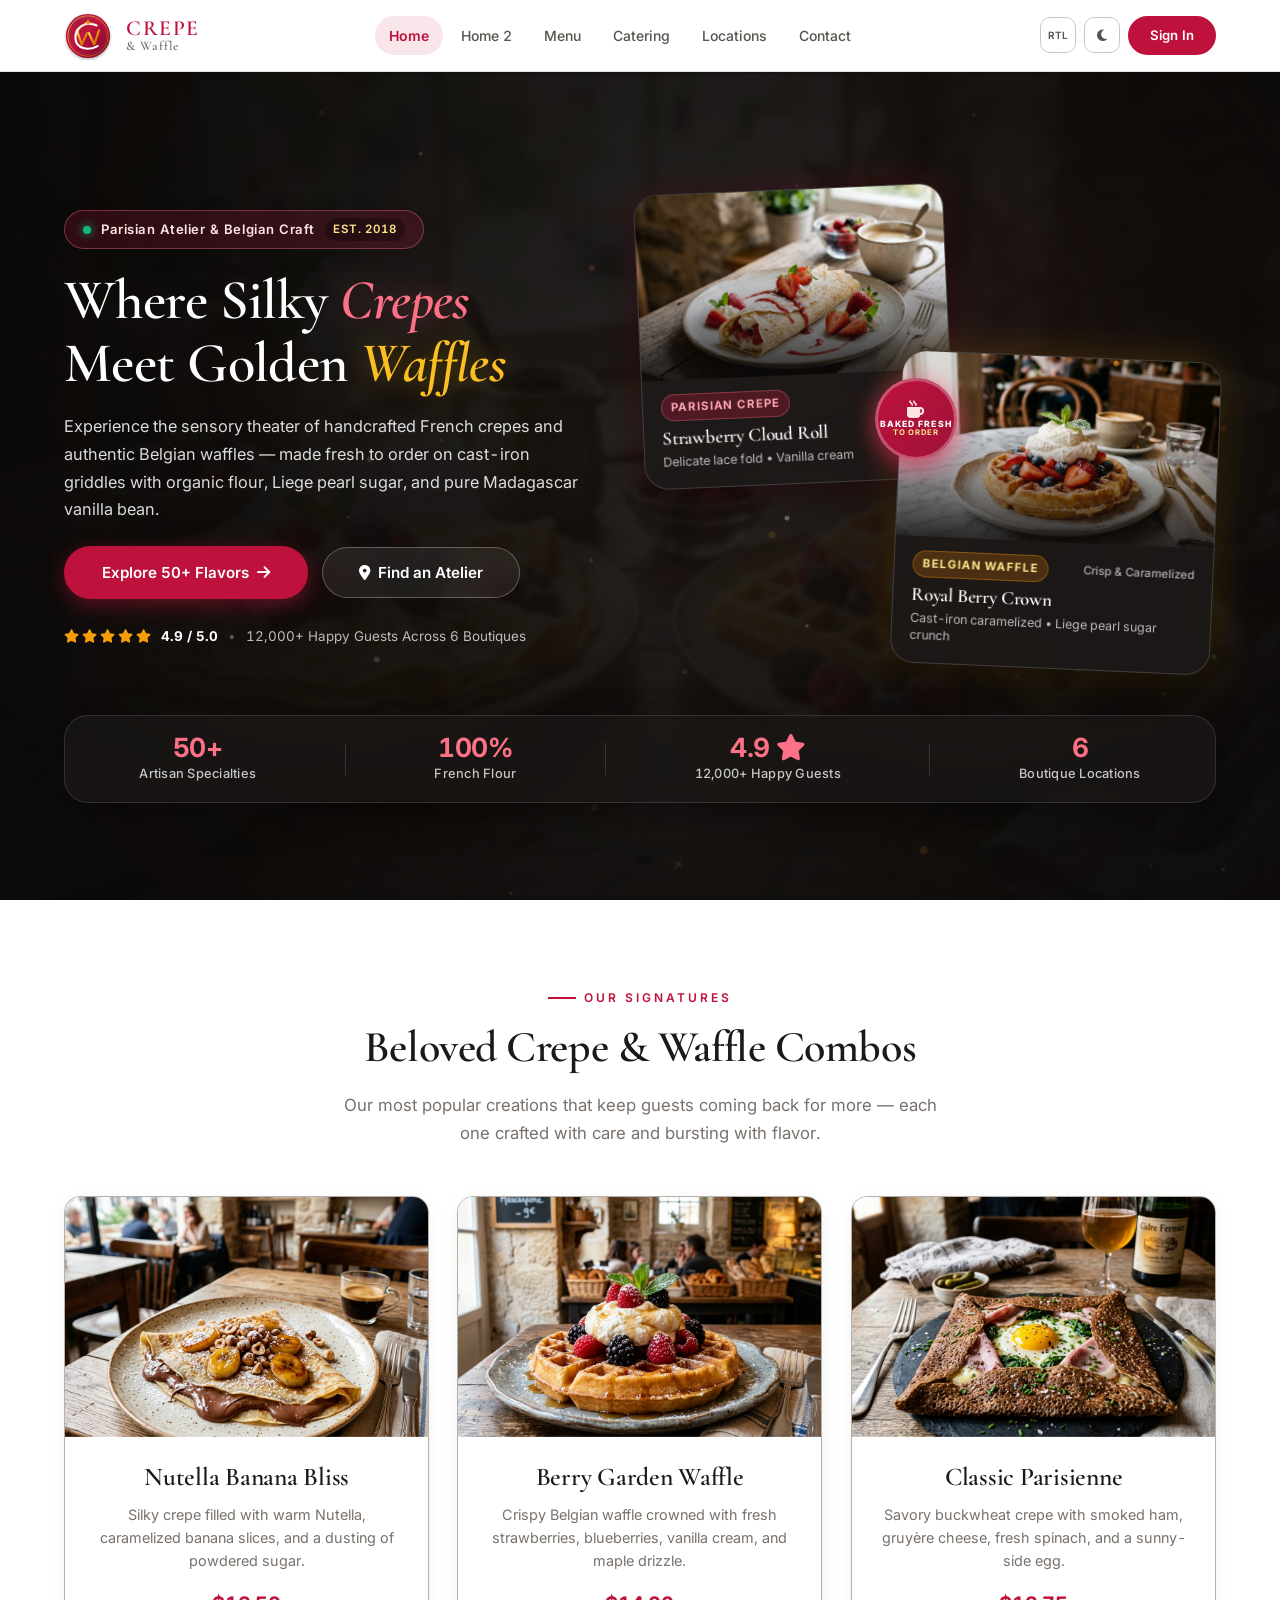
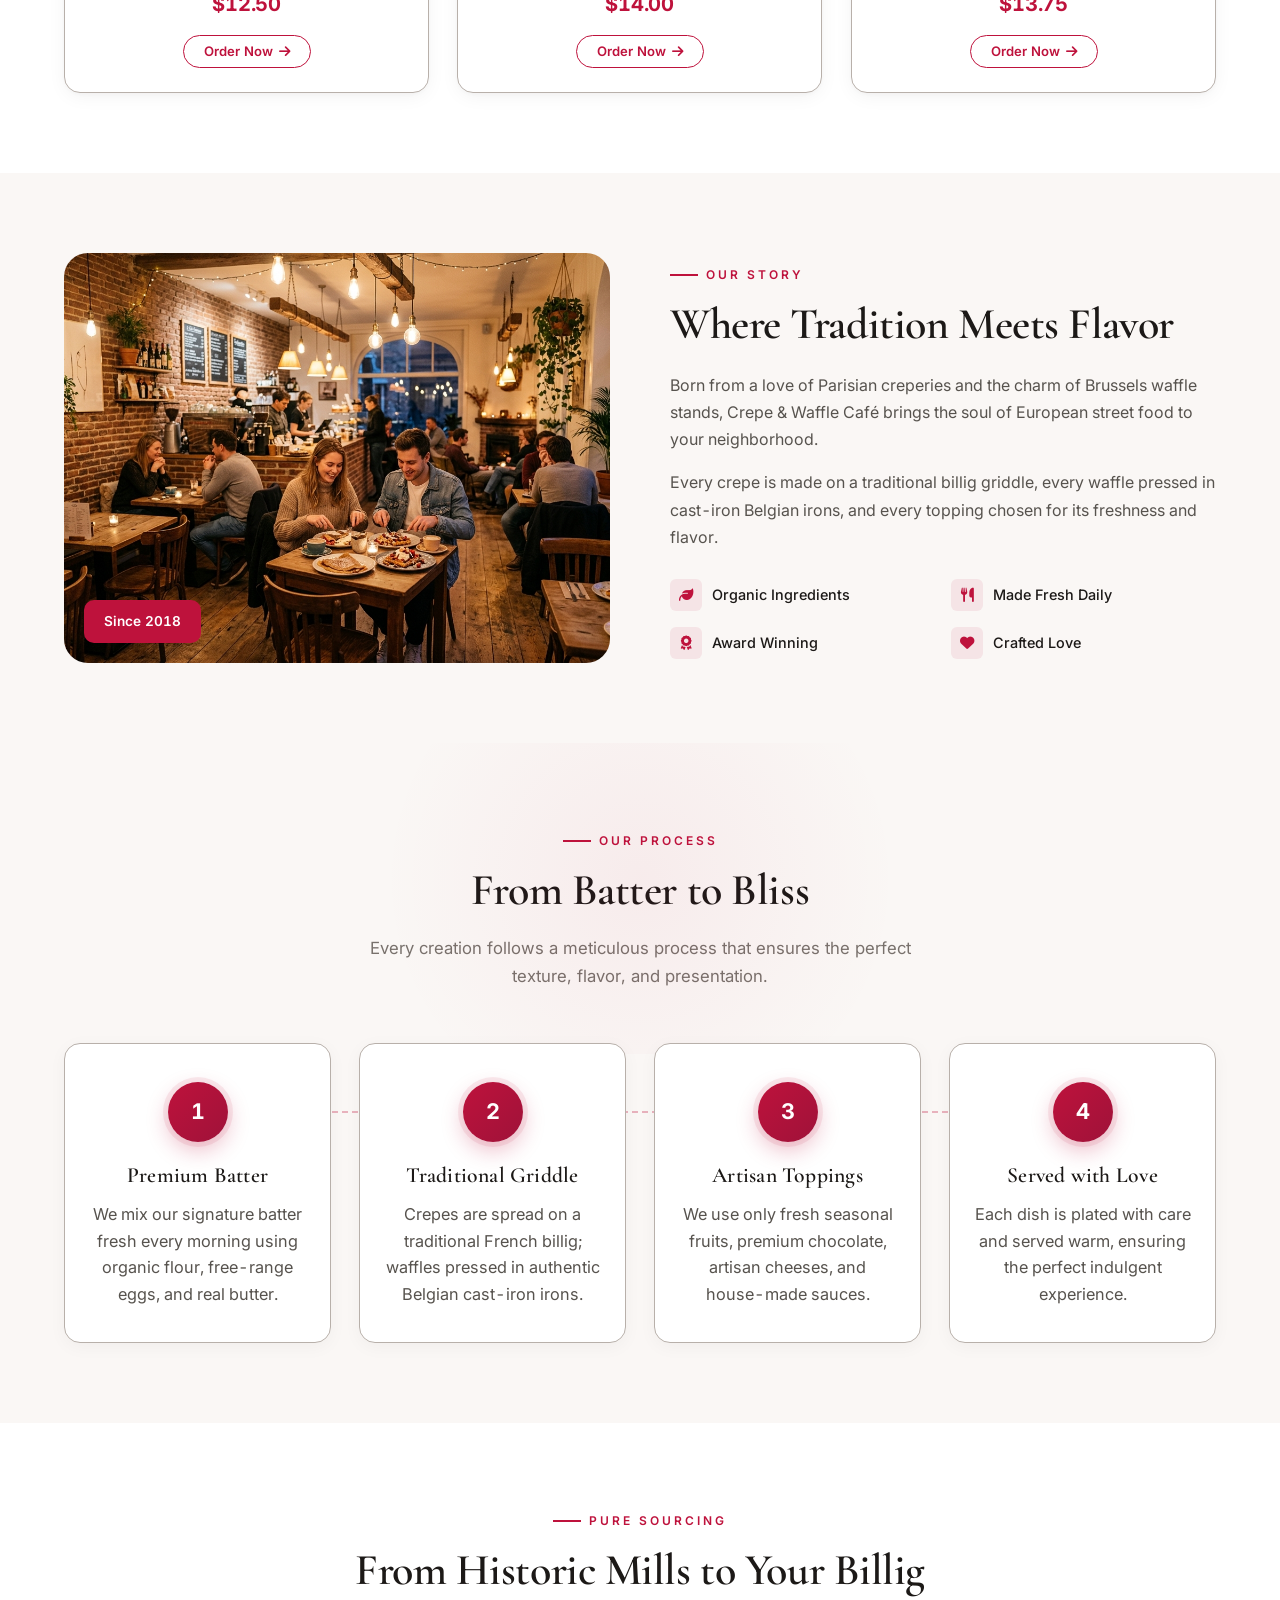
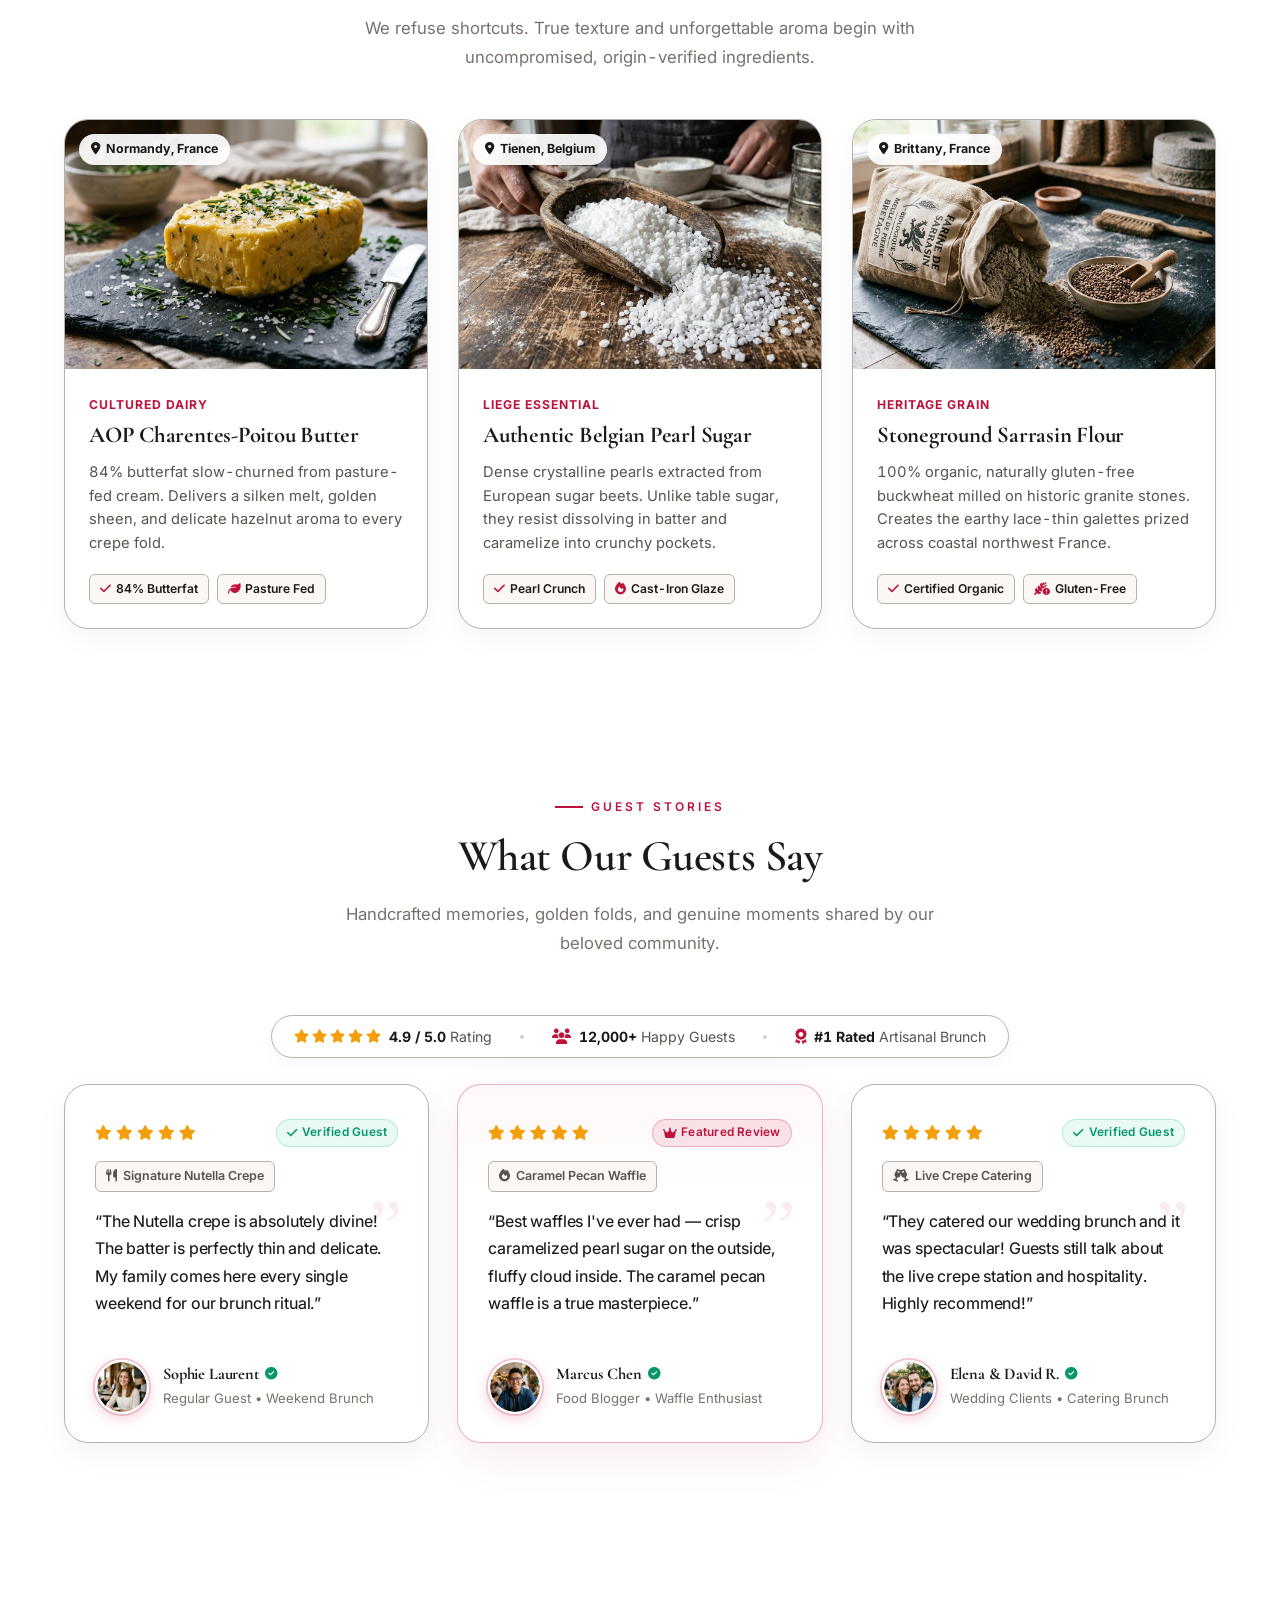
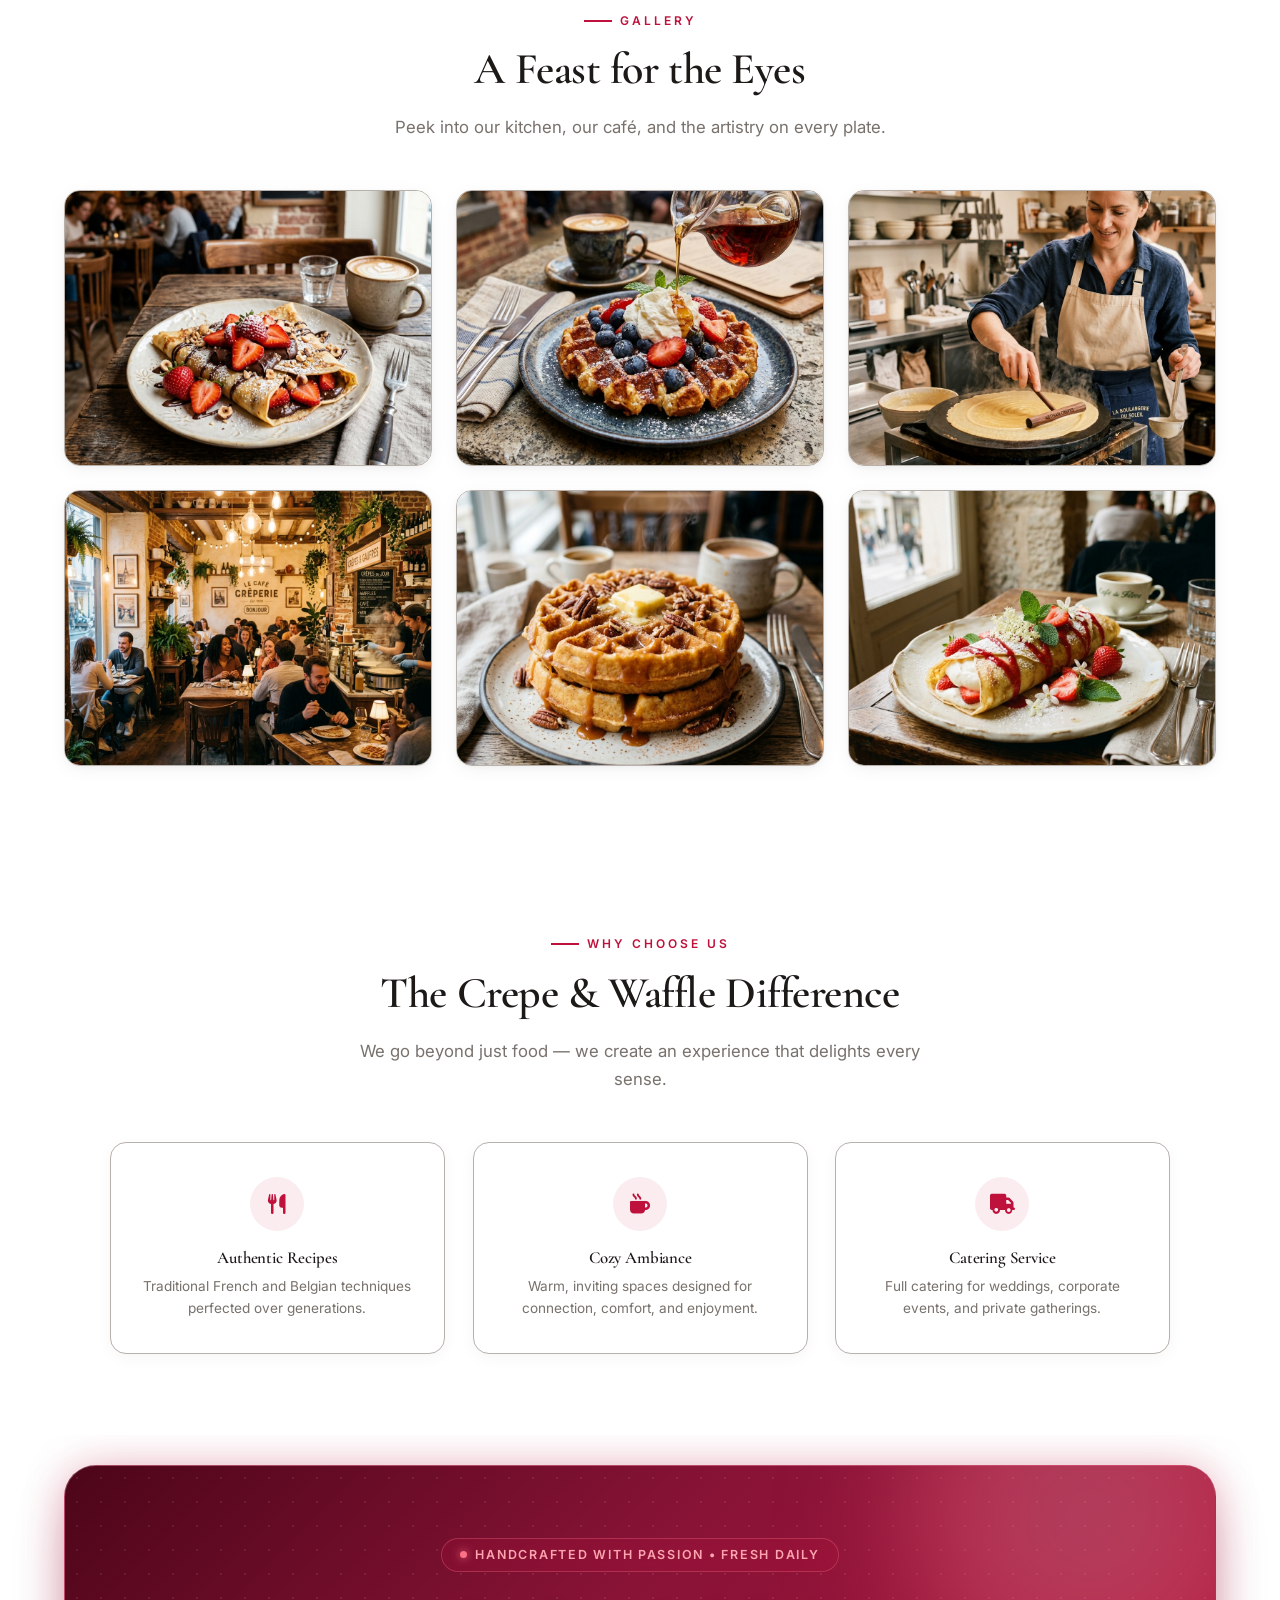
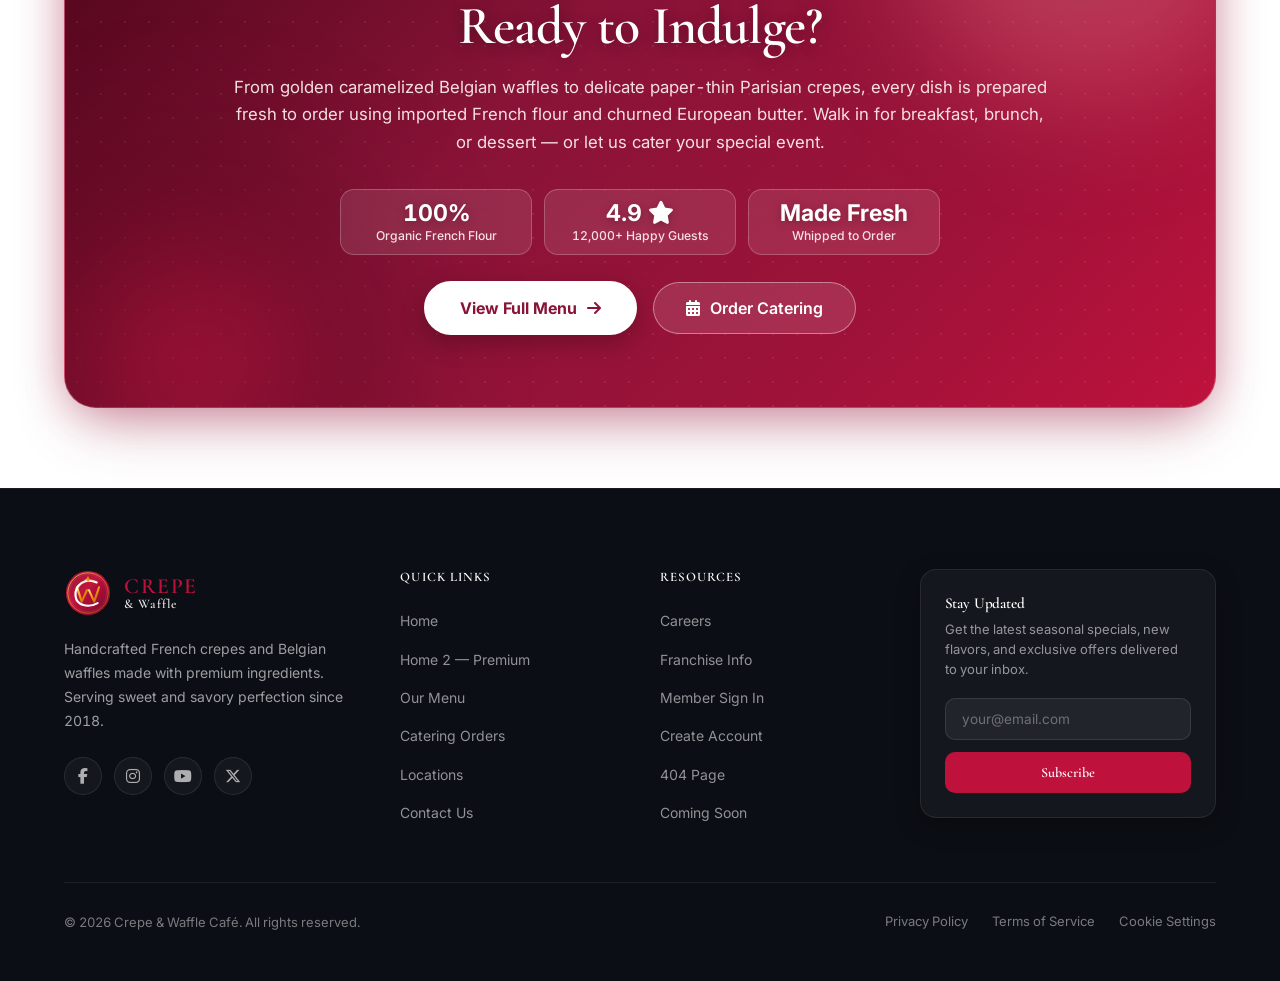
==== commit 65f84f7c: "style: update brand styling, responsive layouts, and RTL support for UI components" ====
--- a/index.html
+++ b/index.html
@@ -87,7 +87,6 @@
                             <div class="dish-card-meta">
                                 <div class="dish-meta-top">
                                     <span class="dish-badge-tag berry-tag">Parisian Crepe</span>
-                                    <span class="dish-badge-pill">Silky &amp; Light</span>
                                 </div>
                                 <h3 class="dish-title">Strawberry Cloud Roll</h3>
                                 <p class="dish-caption">Delicate lace fold • Vanilla cream</p>
@@ -131,7 +130,7 @@
                 <div class="ribbon-sep"></div>
                 <div class="ribbon-item">
                     <span class="ribbon-val">100%</span>
-                    <span class="ribbon-lbl">French Flour &amp; Liege Sugar</span>
+                    <span class="ribbon-lbl">French Flour</span>
                 </div>
                 <div class="ribbon-sep"></div>
                 <div class="ribbon-item">
@@ -228,7 +227,7 @@
                         </div>
                         <div class="story-feature">
                             <span class="story-feature-icon"><i class="fa-solid fa-heart"></i></span>
-                            <span>Crafted with Love</span>
+                            <span>Crafted Love</span>
                         </div>
                     </div>
                 </div>
--- a/style.css
+++ b/style.css
@@ -439,11 +439,18 @@
     color: #E7E5E4;
 }
 
-.footer-brand .brand-top {
+.footer-brand .brand-top,
+.footer-logo .brand-top {
+    color: var(--primary);
+}
+.footer-brand .brand-bottom,
+.footer-logo .brand-bottom {
+    color: #E7E5E4;
+}
+
+html.dark .footer-brand .brand-top,
+html.dark .footer-logo .brand-top {
     color: #FB7185;
-}
-.footer-brand .brand-bottom {
-    color: #E7E5E4;
 }
 
 /* Desktop Nav Links */
@@ -869,7 +876,7 @@
 .hero-showcase-stage {
     position: relative;
     width: 100%;
-    min-height: 460px;
+    min-height: 480px;
     display: flex;
     align-items: center;
     justify-content: center;
@@ -892,8 +899,8 @@
 .card-crepe {
     top: 0;
     left: 0;
-    width: 64%;
-    max-width: 320px;
+    width: 62%;
+    max-width: 310px;
     box-shadow: 0 16px 40px rgba(0, 0, 0, 0.5), 0 0 35px rgba(190, 18, 60, 0.22);
     transform: rotate(-2.5deg);
     z-index: 2;
@@ -906,12 +913,23 @@
     box-shadow: 0 24px 50px rgba(0, 0, 0, 0.65), 0 0 45px rgba(251, 113, 133, 0.4);
 }
 
+[dir="rtl"] .card-crepe {
+    left: auto;
+    right: 0;
+    transform: rotate(2.5deg);
+}
+
+[dir="rtl"] .card-crepe:hover {
+    transform: rotate(0deg) scale(1.04) translateY(-8px);
+    z-index: 5;
+}
+
 /* Card 2: Belgian Waffle */
 .card-waffle {
     bottom: 0;
     right: 0;
-    width: 66%;
-    max-width: 335px;
+    width: 64%;
+    max-width: 320px;
     box-shadow: 0 20px 45px rgba(0, 0, 0, 0.55), 0 0 40px rgba(245, 158, 11, 0.25);
     transform: rotate(2.5deg);
     z-index: 3;
@@ -922,6 +940,17 @@
     z-index: 5;
     border-color: rgba(245, 158, 11, 0.6);
     box-shadow: 0 24px 50px rgba(0, 0, 0, 0.65), 0 0 50px rgba(245, 158, 11, 0.45);
+}
+
+[dir="rtl"] .card-waffle {
+    right: auto;
+    left: 0;
+    transform: rotate(-2.5deg);
+}
+
+[dir="rtl"] .card-waffle:hover {
+    transform: rotate(0deg) scale(1.04) translateY(-8px);
+    z-index: 5;
 }
 
 .dish-card-media {
@@ -1013,7 +1042,7 @@
 .hero-craft-seal {
     position: absolute;
     top: 48%;
-    left: 46%;
+    left: 48%;
     transform: translate(-50%, -50%);
     width: 82px;
     height: 82px;
@@ -1027,6 +1056,10 @@
     z-index: 4;
     animation: sealFloat 4s ease-in-out infinite;
     pointer-events: none;
+}
+
+[dir="rtl"] .hero-craft-seal {
+    left: 52%;
 }
 
 .seal-inner {
@@ -1159,11 +1192,11 @@
     background: rgba(255, 255, 255, 0.14);
 }
 
-/* Responsive Breakpoints for Atelier Hero */
-@media (max-width: 991px) {
+/* Responsive Breakpoints for Atelier Hero — Display 1 by 1 from 1024px to mobile */
+@media (max-width: 1024px) {
     .hero-atelier-grid {
         grid-template-columns: 1fr;
-        gap: 40px;
+        gap: 36px;
         margin-bottom: 24px;
     }
 
@@ -1186,9 +1219,71 @@
     }
 
     .hero-showcase-stage {
-        min-height: 400px;
-        max-width: 480px;
+        display: flex;
+        flex-direction: column;
+        align-items: center;
+        min-height: auto;
+        max-width: 460px;
+        width: 100%;
         margin: 0 auto;
+        gap: 22px;
+        position: relative;
+    }
+
+    .hero-dish-card,
+    .card-crepe,
+    .card-waffle {
+        position: relative;
+        top: auto;
+        left: auto;
+        right: auto;
+        bottom: auto;
+        width: 100%;
+        max-width: 100%;
+        transform: none !important;
+        box-shadow: 0 12px 32px rgba(0, 0, 0, 0.45);
+        z-index: 1;
+    }
+
+    .card-crepe:hover,
+    .card-waffle:hover {
+        transform: translateY(-6px) scale(1.01) !important;
+        z-index: 2;
+    }
+
+    [dir="rtl"] .card-crepe,
+    [dir="rtl"] .card-waffle {
+        top: auto;
+        left: auto;
+        right: auto;
+        bottom: auto;
+        transform: none !important;
+    }
+
+    [dir="rtl"] .card-crepe:hover,
+    [dir="rtl"] .card-waffle:hover {
+        transform: translateY(-6px) scale(1.01) !important;
+    }
+
+    .dish-card-media {
+        height: 175px;
+    }
+
+    .hero-craft-seal {
+        position: absolute;
+        top: 14px;
+        right: 14px;
+        left: auto;
+        transform: none;
+        width: 72px;
+        height: 72px;
+        z-index: 3;
+        animation: none;
+    }
+
+    [dir="rtl"] .hero-craft-seal {
+        right: auto;
+        left: 14px;
     }
 
     .hero-bottom-ribbon {
@@ -1217,26 +1312,24 @@
     }
 
     .hero-showcase-stage {
-        min-height: 340px;
-    }
-
-    .card-crepe {
-        width: 72%;
-        max-width: 250px;
-    }
-
-    .card-waffle {
-        width: 76%;
-        max-width: 260px;
+        max-width: 100%;
+        gap: 18px;
     }
 
     .dish-card-media {
-        height: 135px;
+        height: 150px;
     }
 
     .hero-craft-seal {
-        width: 68px;
-        height: 68px;
+        width: 62px;
+        height: 62px;
+        top: 10px;
+        right: 10px;
+    }
+
+    [dir="rtl"] .hero-craft-seal {
+        right: auto;
+        left: 10px;
     }
 
     .hero-bottom-ribbon {
@@ -2696,12 +2789,24 @@
     color: rgba(255, 255, 255, 0.85);
     font-size: 1.02rem;
     line-height: 1.6;
-    margin-bottom: 28px;
+    margin: 0 0 28px 0 !important;
+    max-width: 100%;
+    text-align: left;
+}
+
+.cta-card--img-left .cta-buttons {
+    justify-content: flex-start;
+    width: 100%;
 }
 
 [dir="rtl"] .cta-card--img-left .cta-split-content {
     align-items: flex-start;
     text-align: right;
+}
+
+[dir="rtl"] .cta-card--img-left .cta-desc {
+    text-align: right;
+    margin: 0 0 28px 0 !important;
 }
 
 [dir="rtl"] .cta-card--img-left .cta-buttons {
@@ -3556,6 +3661,10 @@
 }
 
 .hero2-text .hero-ctas {
+    display: flex;
+    align-items: center;
+    gap: 16px;
+    flex-wrap: wrap;
     justify-content: flex-start;
 }
 
@@ -4902,24 +5011,34 @@
 .auth-logo-text {
     display: flex;
     flex-direction: column;
-    line-height: 1.15;
+    line-height: 1.05;
 }
 
 .auth-logo-text .brand-top {
     font-family: var(--font-heading);
     font-weight: 600;
     font-size: 1.35rem;
-    color: var(--text-primary);
-    letter-spacing: 0.04em;
+    color: var(--primary);
+    letter-spacing: 1.5px;
+    transition: color var(--transition-fast);
 }
 
 .auth-logo-text .brand-bottom {
     font-family: var(--font-heading);
     font-weight: 600;
-    font-size: 0.75rem;
-    color: var(--primary);
-    text-transform: uppercase;
-    letter-spacing: 0.16em;
+    font-size: 0.82rem;
+    color: var(--text-muted);
+    letter-spacing: 1px;
+    text-transform: none;
+    transition: color var(--transition-fast);
+}
+
+html.dark .auth-logo-text .brand-top {
+    color: #FB7185;
+}
+
+html.dark .auth-logo-text .brand-bottom {
+    color: #E7E5E4;
 }
 
 .auth-header {
@@ -5423,9 +5542,13 @@
 }
 
 .footer-logo .brand-top {
-    color: #FFFFFF !important;
+    color: var(--primary) !important;
     font-weight: 600;
     font-family: var(--font-heading);
+}
+
+html.dark .footer-logo .brand-top {
+    color: #FB7185 !important;
 }
 
 .footer-brand p {
@@ -6221,7 +6344,12 @@
     .hero-title { font-size: 2rem; }
     .hero-desc { font-size: 0.95rem; }
 
-    .hero-ctas { flex-direction: column; width: 100%; }
+    .hero-ctas {
+        display: flex;
+        flex-direction: column;
+        width: 100%;
+        gap: 14px;
+    }
     .hero-ctas .btn { width: 100%; }
 
     .hero-stats { margin-top: 36px; }
@@ -6686,6 +6814,7 @@
 /* ─── 3-SLIDE CAROUSEL & SHOWCASE GRID ────────────────── */
 .testimonial2-slider-wrapper {
     position: relative;
+    width: 100%;
     max-width: 820px;
     margin: 36px auto 0;
     padding: 0;
@@ -6711,15 +6840,19 @@
 .testimonial2-slider {
     position: relative;
     display: grid;
-    grid-template-columns: 1fr;
+    grid-template-columns: minmax(0, 1fr);
     grid-template-rows: 1fr;
     align-items: center;
     z-index: 2;
+    width: 100%;
+    min-width: 0;
 }
 
 .testimonial2-slide {
     grid-area: 1 / 1;
     width: 100%;
+    max-width: 100%;
+    min-width: 0;
     opacity: 0;
     visibility: hidden;
     pointer-events: none;
@@ -6740,6 +6873,10 @@
 .testimonial2-slide .testimonial2-card-item {
     padding: 32px 36px 26px;
     min-height: 250px;
+    width: 100%;
+    max-width: 100%;
+    min-width: 0;
+    box-sizing: border-box;
 }
 
 .testimonial2-slide .testimonial2-quote-text {
@@ -6879,6 +7016,10 @@
     justify-content: space-between;
     overflow: hidden;
     backdrop-filter: blur(12px);
+    width: 100%;
+    max-width: 100%;
+    min-width: 0;
+    box-sizing: border-box;
     transition: transform 0.4s cubic-bezier(0.16, 1, 0.3, 1), 
                 box-shadow 0.4s cubic-bezier(0.16, 1, 0.3, 1), 
                 border-color 0.35s ease;
@@ -7127,6 +7268,68 @@
     .testimonial2-trust-bar {
         gap: 12px 18px;
         padding: 8px 16px;
+    }
+}
+
+@media (max-width: 768px) {
+    .testimonial2-slider-wrapper {
+        margin: 24px auto 0;
+        width: 100%;
+    }
+    .testimonial2-slide .testimonial2-card-item {
+        padding: 26px 22px 22px;
+        min-height: auto;
+    }
+    .testimonial2-card-item {
+        padding: 26px 22px 22px;
+    }
+    .testimonial2-slide .testimonial2-quote-text {
+        font-size: 0.98rem;
+        line-height: 1.62;
+    }
+    .testimonial2-author-subtitle {
+        white-space: normal;
+        font-size: 0.78rem;
+        line-height: 1.35;
+    }
+    .testimonial2-card-header {
+        flex-wrap: wrap;
+        gap: 8px;
+    }
+    .testimonial2-quote-glyph {
+        font-size: 3.6rem;
+        top: -8px;
+    }
+}
+
+@media (max-width: 480px) {
+    .testimonial2-slide .testimonial2-card-item {
+        padding: 22px 18px 18px;
+    }
+    .testimonial2-card-item {
+        padding: 22px 18px 18px;
+    }
+    .testimonial2-slide .testimonial2-quote-text {
+        font-size: 0.92rem;
+        line-height: 1.58;
+    }
+    .testimonial2-author-row {
+        gap: 10px;
+        padding-top: 14px;
+    }
+    .testimonial2-avatar-circle {
+        width: 44px;
+        height: 44px;
+    }
+    .testimonial2-author-name {
+        font-size: 0.95rem;
+    }
+    .testimonial2-dish-badge {
+        font-size: 0.74rem;
+        margin-bottom: 12px;
+    }
+    .testimonial2-quote-content {
+        margin-bottom: 16px;
     }
 }
 
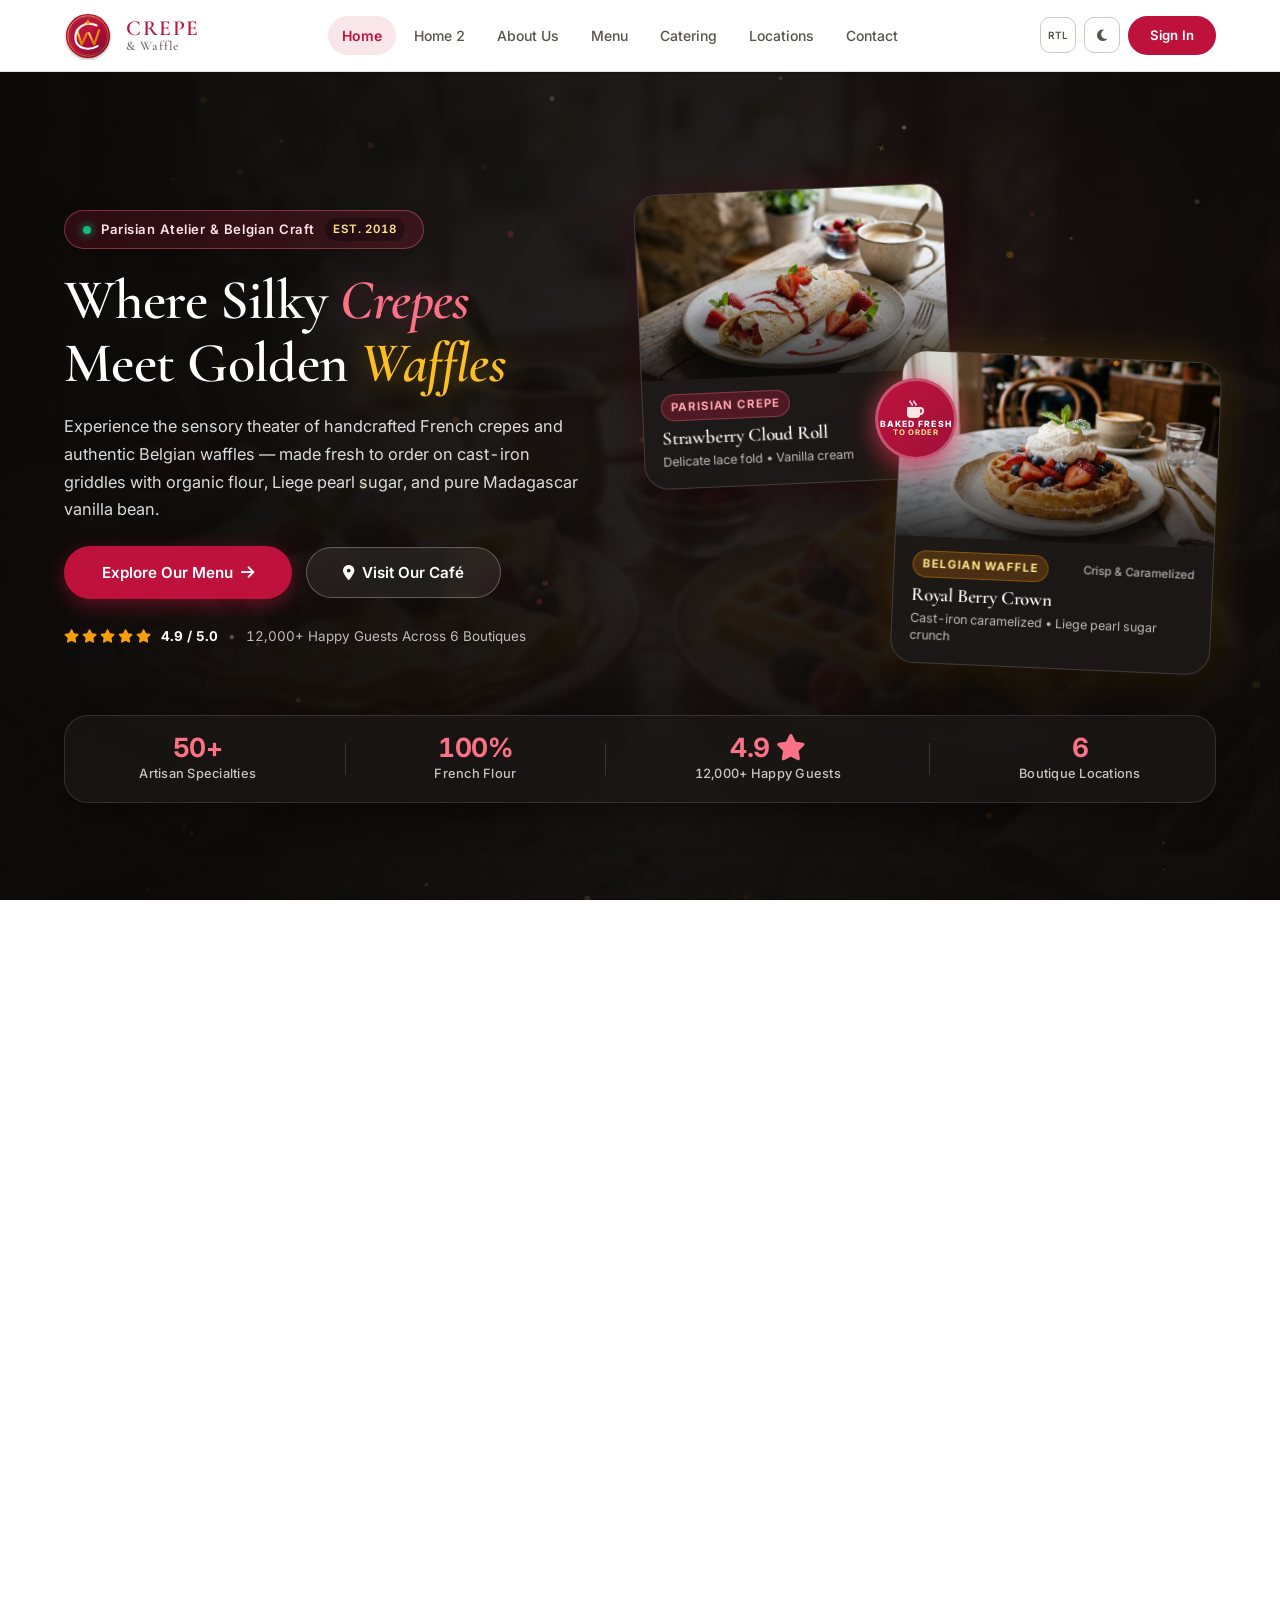
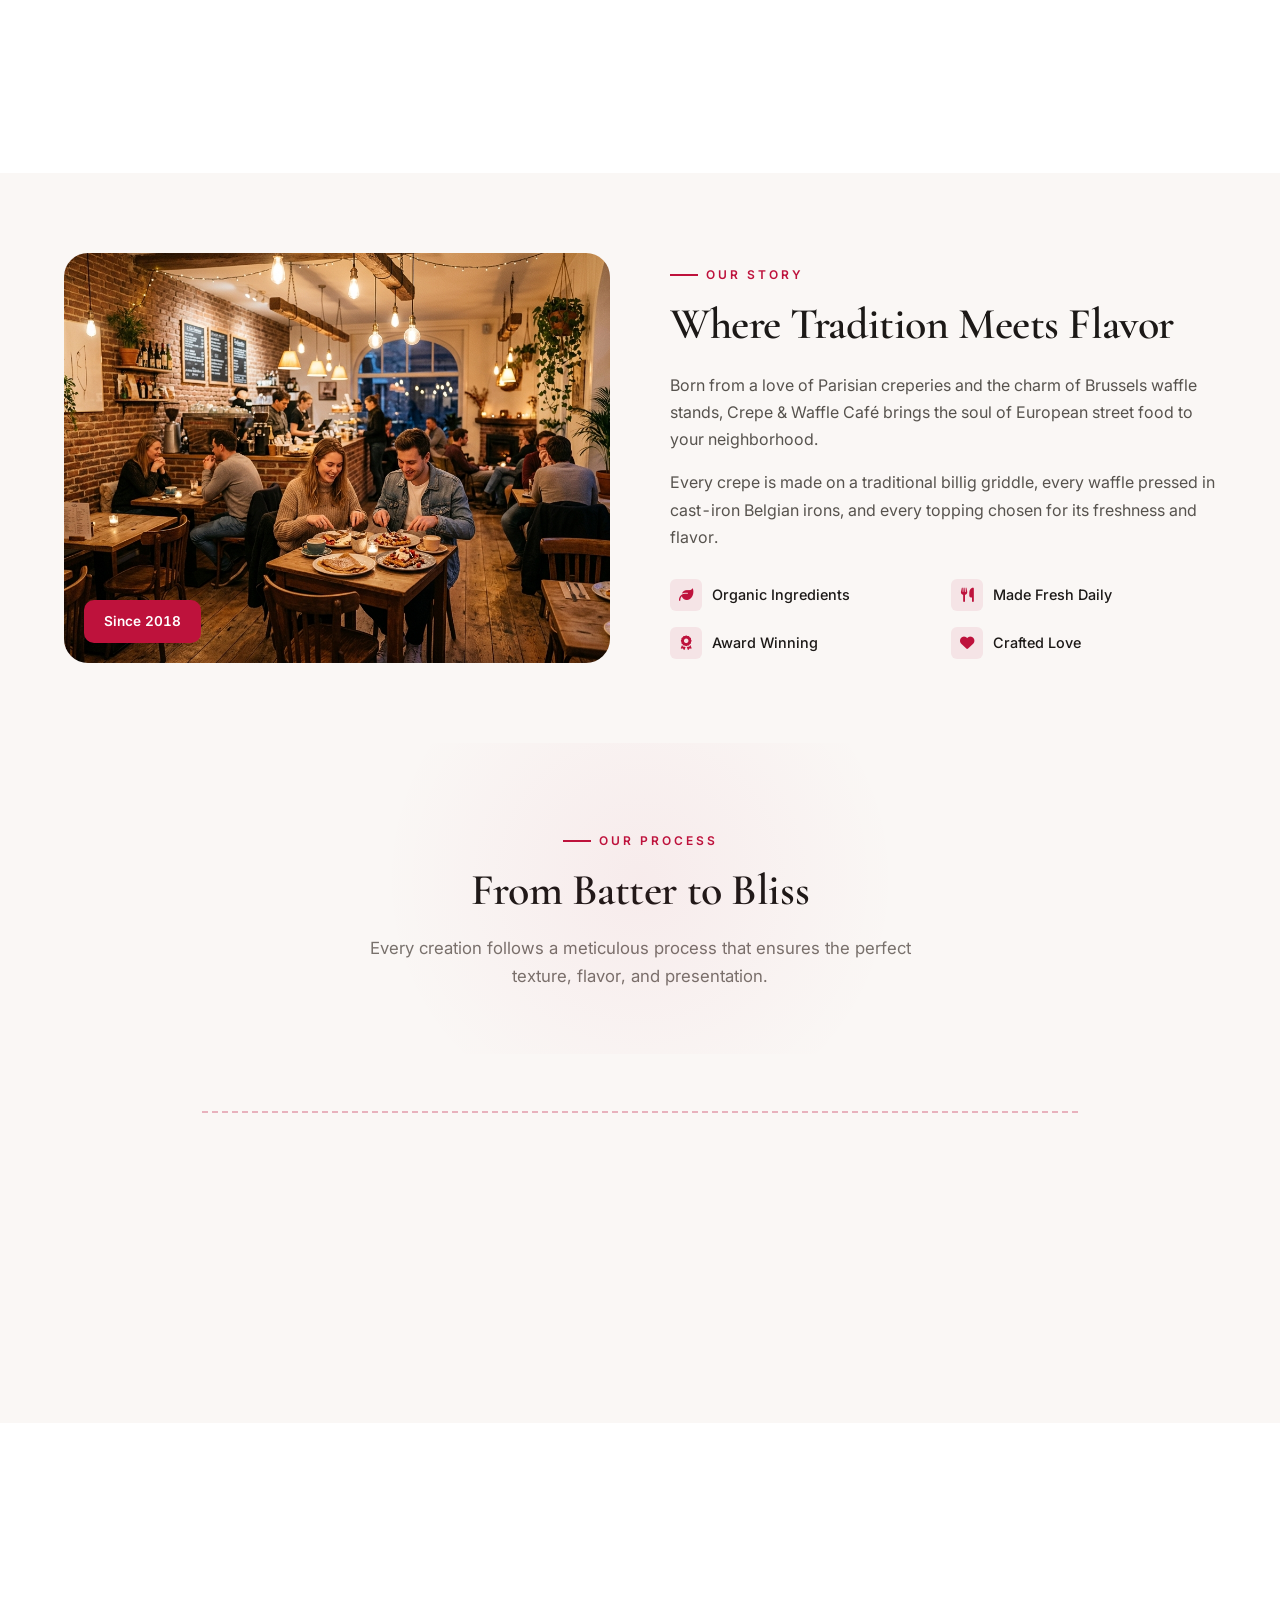
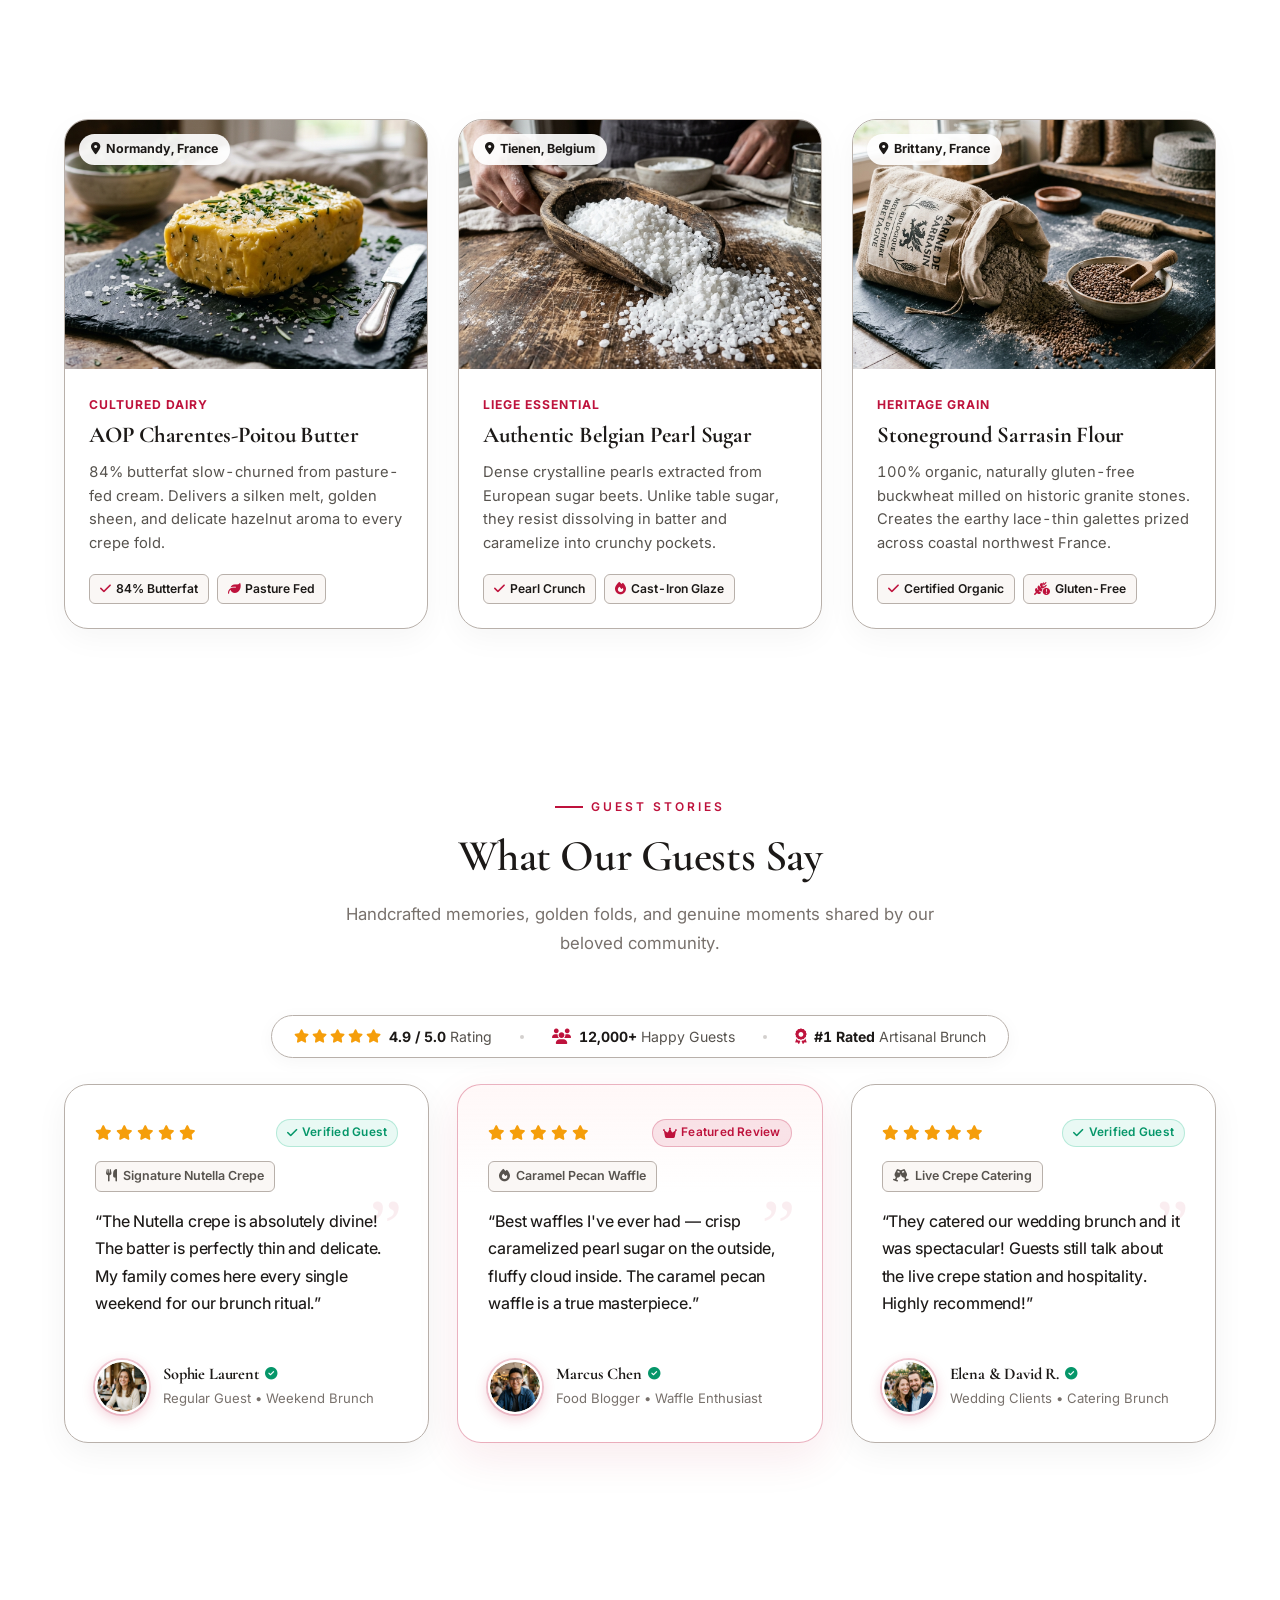
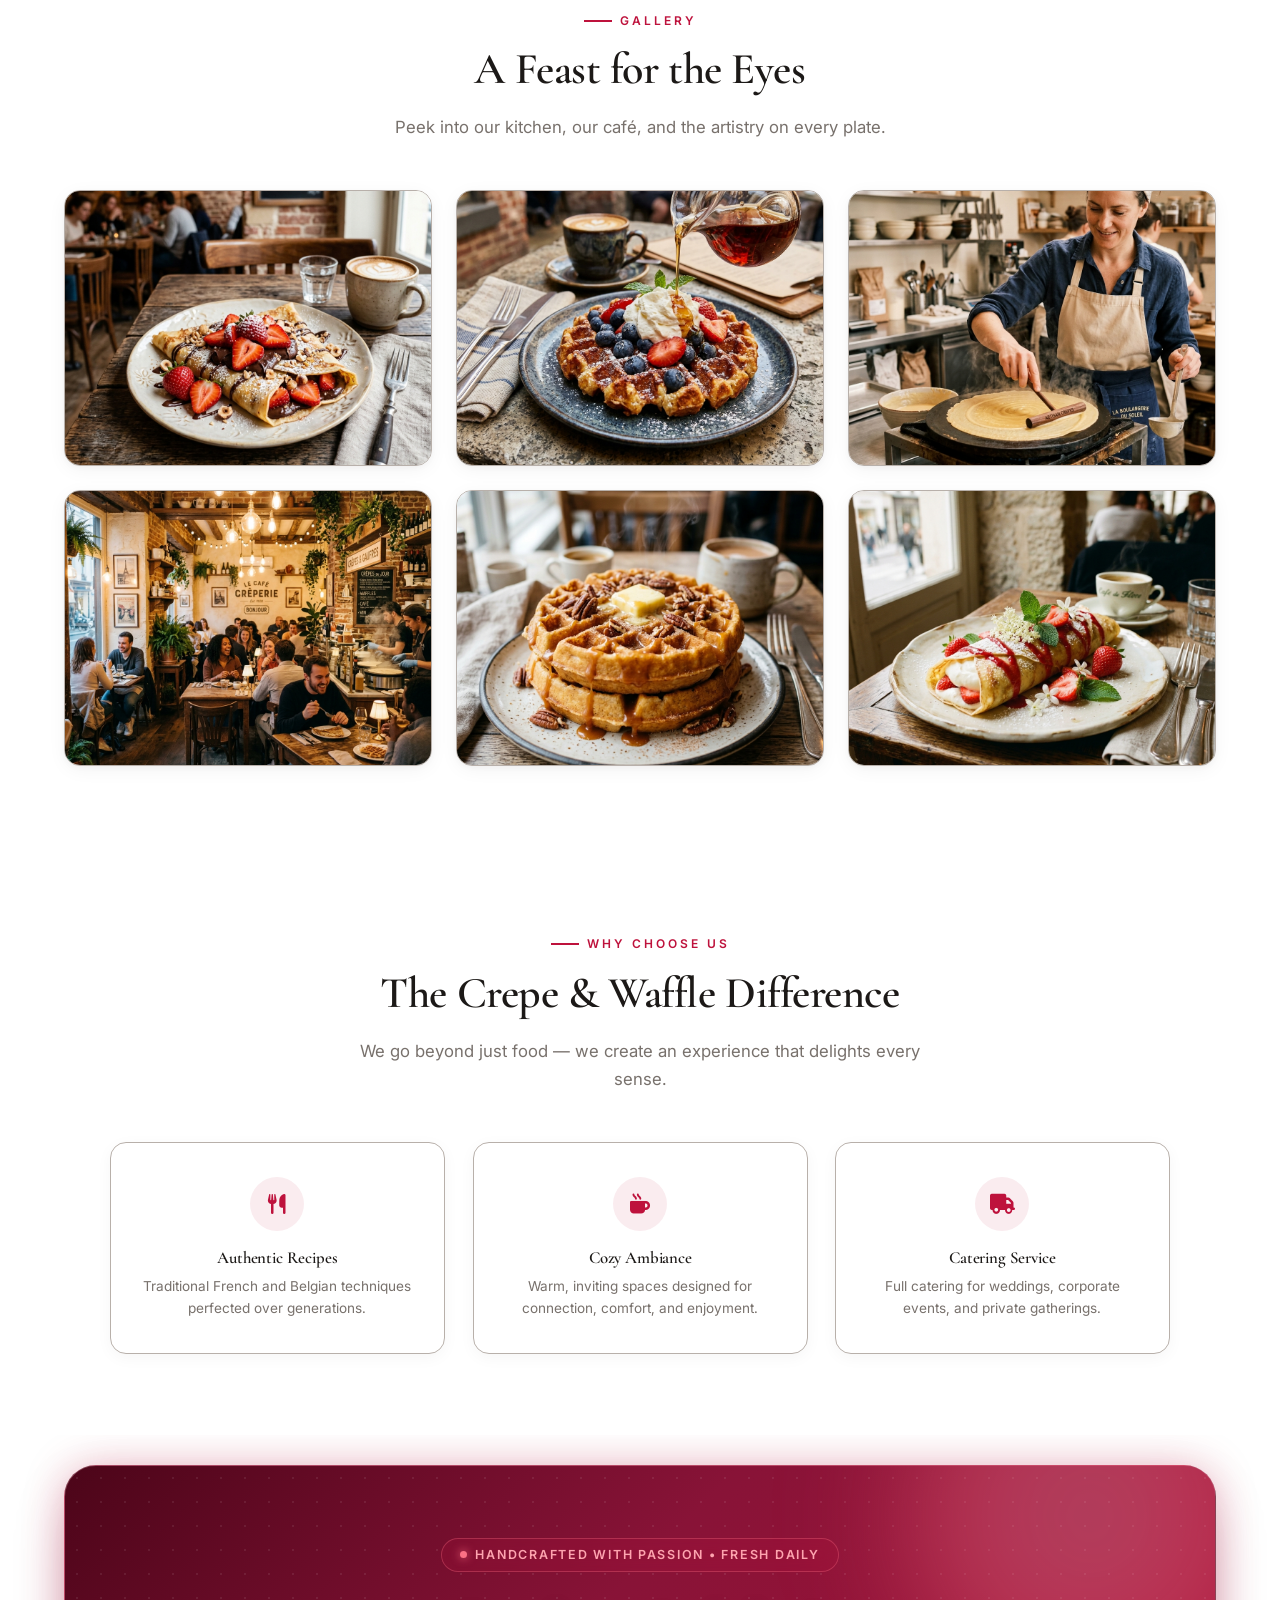
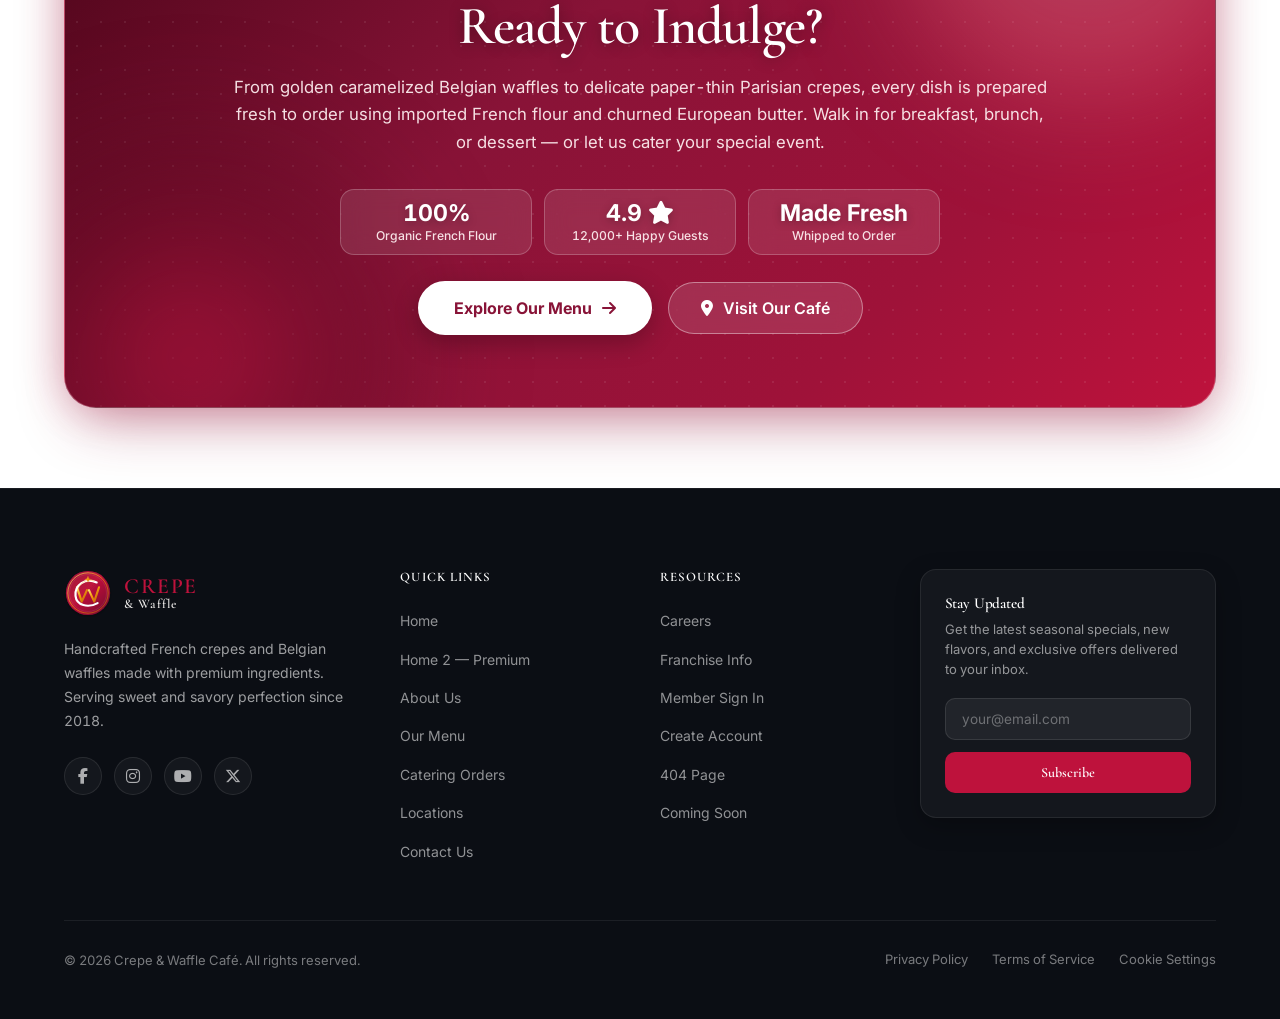
==== commit e1999410: "feat: add about page and update components and styling" ====
--- a/index.html
+++ b/index.html
@@ -52,12 +52,12 @@
 
                     <div class="hero-ctas fade-up">
                         <a href="menu.html" class="btn btn-primary btn-lg hero-cta-main">
-                            <span>Explore 50+ Flavors</span>
+                            <span>Explore Our Menu</span>
                             <i class="fa-solid fa-arrow-right"></i>
                         </a>
                         <a href="locations.html" class="btn btn-secondary btn-lg hero-cta-sec">
                             <i class="fa-solid fa-location-dot"></i>
-                            <span>Find an Atelier</span>
+                            <span>Visit Our Café</span>
                         </a>
                     </div>
 
@@ -554,12 +554,12 @@
                 </div>
                 <div class="cta-buttons">
                     <a href="menu.html" class="btn btn-cta-white">
-                        <span>View Full Menu</span>
+                        <span>Explore Our Menu</span>
                         <i class="fa-solid fa-arrow-right"></i>
                     </a>
-                    <a href="catering.html" class="btn btn-cta-glass">
-                        <i class="fa-solid fa-calendar-days"></i>
-                        <span>Order Catering</span>
+                    <a href="locations.html" class="btn btn-cta-glass">
+                        <i class="fa-solid fa-location-dot"></i>
+                        <span>Visit Our Café</span>
                     </a>
                 </div>
 
--- a/style.css
+++ b/style.css
@@ -6323,6 +6323,11 @@
 
     .reviews-masonry { grid-template-columns: 1fr; }
 
+    .story-features {
+        grid-template-columns: 1fr;
+        gap: 14px;
+    }
+
     .parallax-banner { height: 320px; }
 }
 
@@ -8452,3 +8457,1307 @@
 
 
 
+
+
+/* ─── HOME PAGE VISUAL ENHANCEMENTS & EXPLORE/VISIT CTAS ─── */
+
+/* 1. Combos Bottom CTA Card */
+.combos-bottom-cta {
+    margin-top: 52px;
+    display: flex;
+    justify-content: center;
+}
+
+.combos-bottom-cta-card {
+    width: 100%;
+    max-width: 1040px;
+    background: var(--bg-card);
+    border: 1.5px solid var(--border-card);
+    border-radius: var(--radius-xl);
+    padding: 36px 44px;
+    box-shadow: var(--shadow-card);
+    display: flex;
+    align-items: center;
+    justify-content: space-between;
+    gap: 36px;
+    text-align: left;
+    position: relative;
+    overflow: hidden;
+    transition: transform var(--transition-base), box-shadow var(--transition-base), border-color var(--transition-base);
+}
+
+.combos-bottom-cta-card:hover {
+    border-color: rgba(190, 18, 60, 0.4);
+    box-shadow: 0 16px 36px -10px rgba(190, 18, 60, 0.15);
+}
+
+html.dark .combos-bottom-cta-card {
+    background: #181514;
+    border-color: rgba(255, 255, 255, 0.12);
+}
+
+html.dark .combos-bottom-cta-card:hover {
+    border-color: rgba(251, 113, 133, 0.45);
+    box-shadow: 0 18px 40px rgba(0, 0, 0, 0.6);
+}
+
+[dir="rtl"] .combos-bottom-cta-card {
+    text-align: right;
+}
+
+.combos-cta-content {
+    flex: 1;
+}
+
+.combos-cta-tag {
+    display: inline-flex;
+    align-items: center;
+    gap: 7px;
+    font-size: 0.78rem;
+    font-weight: 700;
+    text-transform: uppercase;
+    letter-spacing: 0.08em;
+    color: var(--primary);
+    margin-bottom: 8px;
+}
+
+html.dark .combos-cta-tag {
+    color: #FDA4AF;
+}
+
+.combos-cta-title {
+    font-family: var(--font-heading);
+    font-size: 1.5rem;
+    font-weight: 600;
+    margin-bottom: 8px;
+    color: var(--text-primary);
+    line-height: 1.3;
+}
+
+.combos-cta-desc {
+    font-size: 0.95rem;
+    color: var(--text-muted);
+    line-height: 1.6;
+    margin: 0;
+    max-width: 620px;
+}
+
+.combos-cta-buttons {
+    display: flex;
+    align-items: center;
+    gap: 14px;
+    flex-shrink: 0;
+}
+
+@media (max-width: 860px) {
+    .combos-bottom-cta-card {
+        flex-direction: column;
+        text-align: center;
+        padding: 30px 24px;
+        gap: 24px;
+    }
+    [dir="rtl"] .combos-bottom-cta-card {
+        text-align: center;
+    }
+    .combos-cta-desc {
+        max-width: 100%;
+    }
+    .combos-cta-buttons {
+        width: 100%;
+        flex-direction: column;
+        gap: 12px;
+    }
+    .combos-cta-buttons .btn {
+        width: 100%;
+        justify-content: center;
+    }
+}
+
+/* 2. Story Section CTAs & Ambiance Badge */
+.story-ctas {
+    display: flex;
+    align-items: center;
+    gap: 14px;
+    margin-top: 30px;
+    flex-wrap: wrap;
+}
+
+.story-img-badge-ambiance {
+    position: absolute;
+    top: 20px;
+    right: 20px;
+    background: rgba(18, 14, 13, 0.82);
+    border: 1px solid rgba(255, 255, 255, 0.25);
+    backdrop-filter: blur(10px);
+    -webkit-backdrop-filter: blur(10px);
+    color: #FFFFFF;
+    padding: 8px 18px;
+    border-radius: var(--radius-full);
+    font-weight: 600;
+    font-size: 0.82rem;
+    display: inline-flex;
+    align-items: center;
+    gap: 8px;
+    box-shadow: 0 4px 16px rgba(0, 0, 0, 0.35);
+    letter-spacing: 0.02em;
+    z-index: 2;
+}
+
+[dir="rtl"] .story-img-badge-ambiance {
+    right: auto;
+    left: 20px;
+}
+
+.story-img-badge-ambiance i {
+    color: #FBBF24;
+}
+
+/* 3. Culinary Process Spotlight Banner */
+.process-spotlight {
+    margin-top: 56px;
+    position: relative;
+    z-index: 1;
+}
+
+.process-spotlight-card {
+    background: var(--bg-card);
+    border: 1.5px solid var(--border-card);
+    border-radius: var(--radius-xl);
+    overflow: hidden;
+    box-shadow: var(--shadow-card);
+    display: grid;
+    grid-template-columns: 0.95fr 1.05fr;
+    align-items: stretch;
+    transition: transform var(--transition-base), box-shadow var(--transition-base);
+}
+
+.process-spotlight-card:hover {
+    box-shadow: var(--shadow-card-hover);
+}
+
+html.dark .process-spotlight-card {
+    background: #181514;
+    border-color: rgba(255, 255, 255, 0.12);
+}
+
+.process-spotlight-img {
+    position: relative;
+    min-height: 320px;
+    overflow: hidden;
+}
+
+.process-spotlight-img img {
+    width: 100%;
+    height: 100%;
+    object-fit: cover;
+    display: block;
+    transition: transform 0.6s cubic-bezier(0.16, 1, 0.3, 1);
+}
+
+.process-spotlight-card:hover .process-spotlight-img img {
+    transform: scale(1.06);
+}
+
+.process-spotlight-badge {
+    position: absolute;
+    bottom: 20px;
+    left: 20px;
+    background: var(--primary);
+    color: #FFFFFF;
+    font-size: 0.8rem;
+    font-weight: 700;
+    padding: 7px 16px;
+    border-radius: var(--radius-full);
+    display: inline-flex;
+    align-items: center;
+    gap: 7px;
+    box-shadow: 0 4px 14px rgba(190, 18, 60, 0.45);
+    letter-spacing: 0.03em;
+}
+
+[dir="rtl"] .process-spotlight-badge {
+    left: auto;
+    right: 20px;
+}
+
+.process-spotlight-content {
+    padding: 44px 40px;
+    display: flex;
+    flex-direction: column;
+    justify-content: center;
+    text-align: left;
+}
+
+[dir="rtl"] .process-spotlight-content {
+    text-align: right;
+}
+
+.process-spotlight-tag {
+    font-size: 0.8rem;
+    font-weight: 700;
+    text-transform: uppercase;
+    letter-spacing: 0.08em;
+    color: var(--primary);
+    margin-bottom: 10px;
+    display: inline-flex;
+    align-items: center;
+    gap: 8px;
+}
+
+html.dark .process-spotlight-tag {
+    color: #FDA4AF;
+}
+
+.process-spotlight-content h3 {
+    font-family: var(--font-heading);
+    font-size: clamp(1.4rem, 2.2vw, 1.85rem);
+    font-weight: 600;
+    line-height: 1.25;
+    margin-bottom: 14px;
+    color: var(--text-primary);
+}
+
+.process-spotlight-content p {
+    font-size: 0.96rem;
+    color: var(--text-muted);
+    line-height: 1.65;
+    margin-bottom: 24px;
+}
+
+.process-spotlight-actions {
+    display: flex;
+    align-items: center;
+    gap: 14px;
+    flex-wrap: wrap;
+}
+
+@media (max-width: 860px) {
+    .process-spotlight-card {
+        grid-template-columns: 1fr;
+    }
+    .process-spotlight-img {
+        min-height: 240px;
+    }
+    .process-spotlight-content {
+        padding: 30px 24px;
+        text-align: center;
+    }
+    [dir="rtl"] .process-spotlight-content {
+        text-align: center;
+    }
+    .process-spotlight-actions {
+        justify-content: center;
+    }
+}
+
+/* 4. Gallery Bottom CTA Strip */
+.gallery-bottom-cta {
+    margin-top: 48px;
+    display: flex;
+    flex-direction: column;
+    align-items: center;
+    gap: 20px;
+    text-align: center;
+}
+
+.gallery-cta-desc {
+    font-size: 1.05rem;
+    color: var(--text-secondary);
+    max-width: 620px;
+    margin: 0 auto;
+    line-height: 1.6;
+}
+
+.gallery-cta-buttons {
+    display: flex;
+    align-items: center;
+    justify-content: center;
+    gap: 16px;
+    flex-wrap: wrap;
+}
+
+@media (max-width: 580px) {
+    .gallery-cta-buttons {
+        width: 100%;
+        flex-direction: column;
+        gap: 12px;
+    }
+    .gallery-cta-buttons .btn {
+        width: 100%;
+        justify-content: center;
+    }
+}
+
+/* 5. Photographic Backdrop & Styling for Parisian Berry CTA Card */
+.cta-berry-bg-img {
+    position: absolute;
+    inset: 0;
+    width: 100%;
+    height: 100%;
+    object-fit: cover;
+    opacity: 0.20;
+    filter: saturate(1.25) brightness(0.9);
+    pointer-events: none;
+    z-index: 0;
+    transition: opacity 0.5s ease;
+}
+
+.cta-berry-img-overlay {
+    position: absolute;
+    inset: 0;
+    background: radial-gradient(circle at center, rgba(136, 19, 55, 0.78) 0%, rgba(76, 5, 25, 0.94) 100%);
+    pointer-events: none;
+    z-index: 1;
+}
+
+.cta-card--berry > *:not(.cta-berry-bg-img):not(.cta-berry-img-overlay):not(.cta-card-berry-glow-top):not(.cta-card-berry-glow-bottom) {
+    position: relative;
+    z-index: 2;
+}
+
+.cta-catering-hint {
+    margin-top: 26px;
+    font-size: 0.92rem;
+    position: relative;
+    z-index: 2;
+}
+
+.cta-catering-hint a {
+    color: #FFE4E6;
+    text-decoration: underline;
+    text-underline-offset: 4px;
+    font-weight: 500;
+    transition: color var(--transition-fast), transform var(--transition-fast);
+    display: inline-flex;
+    align-items: center;
+    gap: 8px;
+}
+
+.cta-catering-hint a:hover {
+    color: #FFFFFF;
+    transform: translateY(-1px);
+}
+
+
+/* ─────────────────────────────────────────────────────────
+   ABOUT US PAGE STYLING
+   ───────────────────────────────────────────────────────── */
+
+/* 2. Our Passion Section & Dual Craft Cards */
+.passion-section {
+    padding: var(--section-pad-y) 0;
+    background: var(--bg-section-alt);
+    position: relative;
+    overflow: hidden;
+}
+
+.passion-grid {
+    display: grid;
+    grid-template-columns: 1fr 1fr;
+    gap: 36px;
+    margin-top: 52px;
+    margin-bottom: 48px;
+}
+
+.passion-card {
+    background: var(--bg-card);
+    border: 1.5px solid var(--border-card);
+    border-radius: var(--radius-xl);
+    overflow: hidden;
+    box-shadow: var(--shadow-card);
+    display: flex;
+    flex-direction: column;
+    text-align: left;
+    transition: transform var(--transition-base), box-shadow var(--transition-base), border-color var(--transition-base);
+}
+
+.passion-card:hover {
+    transform: translateY(-8px);
+    box-shadow: var(--shadow-card-hover);
+    border-color: rgba(190, 18, 60, 0.45);
+}
+
+[dir="rtl"] .passion-card {
+    text-align: right;
+}
+
+.passion-card-media {
+    position: relative;
+    width: 100%;
+    height: 280px;
+    overflow: hidden;
+}
+
+.passion-card-media img {
+    width: 100%;
+    height: 100%;
+    object-fit: cover;
+    display: block;
+    transition: transform 0.6s cubic-bezier(0.16, 1, 0.3, 1);
+}
+
+.passion-card:hover .passion-card-media img {
+    transform: scale(1.06);
+}
+
+.passion-card-badge {
+    position: absolute;
+    top: 20px;
+    left: 20px;
+    padding: 7px 16px;
+    border-radius: var(--radius-full);
+    font-size: 0.78rem;
+    font-weight: 700;
+    display: inline-flex;
+    align-items: center;
+    gap: 7px;
+    box-shadow: 0 4px 16px rgba(0, 0, 0, 0.35);
+    letter-spacing: 0.04em;
+    backdrop-filter: blur(10px);
+    -webkit-backdrop-filter: blur(10px);
+}
+
+[dir="rtl"] .passion-card-badge {
+    left: auto;
+    right: 20px;
+}
+
+.passion-card-badge.berry-pill {
+    background: rgba(190, 18, 60, 0.88);
+    border: 1px solid rgba(251, 113, 133, 0.4);
+    color: #FFFFFF;
+}
+
+.passion-card-badge.gold-pill {
+    background: rgba(180, 83, 9, 0.88);
+    border: 1px solid rgba(251, 191, 36, 0.4);
+    color: #FFFFFF;
+}
+
+.passion-card-body {
+    padding: 36px 32px;
+    display: flex;
+    flex-direction: column;
+    flex: 1;
+}
+
+.passion-card-meta {
+    font-size: 0.78rem;
+    font-weight: 700;
+    text-transform: uppercase;
+    letter-spacing: 0.08em;
+    color: var(--primary);
+    margin-bottom: 8px;
+}
+
+html.dark .passion-card-meta {
+    color: #FDA4AF;
+}
+
+.passion-card-title {
+    font-family: var(--font-heading);
+    font-size: 1.7rem;
+    font-weight: 600;
+    margin-bottom: 12px;
+    color: var(--text-primary);
+    line-height: 1.25;
+}
+
+.passion-card-desc {
+    font-size: 0.98rem;
+    color: var(--text-muted);
+    line-height: 1.6;
+    margin-bottom: 24px;
+}
+
+.passion-features-list {
+    list-style: none;
+    padding: 0;
+    margin: 0;
+    display: flex;
+    flex-direction: column;
+    gap: 18px;
+}
+
+.passion-features-list li {
+    display: flex;
+    align-items: flex-start;
+    gap: 14px;
+}
+
+.p-feat-icon {
+    width: 36px;
+    height: 36px;
+    border-radius: var(--radius-md);
+    background: rgba(190, 18, 60, 0.1);
+    color: var(--primary);
+    display: flex;
+    align-items: center;
+    justify-content: center;
+    font-size: 0.9rem;
+    flex-shrink: 0;
+    margin-top: 2px;
+}
+
+html.dark .p-feat-icon {
+    background: rgba(251, 113, 133, 0.15);
+    color: #FDA4AF;
+}
+
+.passion-features-list strong {
+    display: block;
+    font-size: 0.95rem;
+    color: var(--text-primary);
+    margin-bottom: 2px;
+}
+
+.passion-features-list span {
+    font-size: 0.88rem;
+    color: var(--text-muted);
+    line-height: 1.5;
+}
+
+/* Passion Metric Ribbon */
+.passion-metric-ribbon {
+    display: flex;
+    align-items: center;
+    justify-content: space-between;
+    background: var(--bg-card);
+    border: 1.5px solid var(--border-card);
+    border-radius: var(--radius-xl);
+    padding: 24px 40px;
+    box-shadow: var(--shadow-card);
+    max-width: 980px;
+    margin: 0 auto;
+}
+
+.p-ribbon-item {
+    display: flex;
+    flex-direction: column;
+    align-items: center;
+    gap: 4px;
+}
+
+.p-ribbon-val {
+    font-family: var(--font-heading);
+    font-size: 1.8rem;
+    font-weight: 700;
+    color: var(--primary);
+}
+
+html.dark .p-ribbon-val {
+    color: #FB7185;
+}
+
+.p-ribbon-lbl {
+    font-size: 0.78rem;
+    font-weight: 600;
+    text-transform: uppercase;
+    letter-spacing: 0.08em;
+    color: var(--text-muted);
+}
+
+.p-ribbon-sep {
+    width: 1px;
+    height: 36px;
+    background: var(--border-color);
+}
+
+@media (max-width: 900px) {
+    .passion-grid {
+        grid-template-columns: 1fr;
+    }
+    .passion-metric-ribbon {
+        display: grid;
+        grid-template-columns: 1fr 1fr;
+        gap: 20px;
+        padding: 24px;
+    }
+    .p-ribbon-sep {
+        display: none;
+    }
+}
+
+/* 3. About Signatures Grid */
+.about-signatures-section {
+    padding: var(--section-pad-y) 0;
+    background: var(--bg-main);
+}
+
+.about-signatures-grid {
+    display: grid;
+    grid-template-columns: repeat(3, 1fr);
+    gap: 28px;
+    margin-top: 52px;
+    margin-bottom: 48px;
+}
+
+.signature-card {
+    background: var(--bg-card);
+    border: 1.5px solid var(--border-card);
+    border-radius: var(--radius-lg);
+    overflow: hidden;
+    box-shadow: var(--shadow-card);
+    text-align: left;
+    display: flex;
+    flex-direction: column;
+    transition: transform var(--transition-base), box-shadow var(--transition-base), border-color var(--transition-base);
+}
+
+.signature-card:hover {
+    transform: translateY(-6px);
+    box-shadow: var(--shadow-card-hover);
+    border-color: var(--primary);
+}
+
+[dir="rtl"] .signature-card {
+    text-align: right;
+}
+
+.signature-card-media {
+    position: relative;
+    width: 100%;
+    height: 220px;
+    overflow: hidden;
+}
+
+.signature-card-media img {
+    width: 100%;
+    height: 100%;
+    object-fit: cover;
+    display: block;
+    transition: transform 0.6s cubic-bezier(0.16, 1, 0.3, 1);
+}
+
+.signature-card:hover .signature-card-media img {
+    transform: scale(1.08);
+}
+
+.signature-tag {
+    position: absolute;
+    top: 14px;
+    left: 14px;
+    padding: 5px 12px;
+    border-radius: var(--radius-full);
+    font-size: 0.72rem;
+    font-weight: 700;
+    text-transform: uppercase;
+    letter-spacing: 0.05em;
+    box-shadow: 0 4px 12px rgba(0, 0, 0, 0.25);
+    backdrop-filter: blur(8px);
+    -webkit-backdrop-filter: blur(8px);
+}
+
+[dir="rtl"] .signature-tag {
+    left: auto;
+    right: 14px;
+}
+
+.signature-tag.sweet {
+    background: rgba(190, 18, 60, 0.9);
+    color: #FFFFFF;
+}
+
+.signature-tag.waffle {
+    background: rgba(217, 119, 6, 0.92);
+    color: #FFFFFF;
+}
+
+.signature-tag.savory {
+    background: rgba(13, 148, 136, 0.92);
+    color: #FFFFFF;
+}
+
+.signature-card-body {
+    padding: 24px;
+    display: flex;
+    flex-direction: column;
+    flex: 1;
+}
+
+.signature-price-row {
+    display: flex;
+    align-items: baseline;
+    justify-content: space-between;
+    gap: 12px;
+    margin-bottom: 8px;
+}
+
+.signature-title {
+    font-family: var(--font-heading);
+    font-size: 1.35rem;
+    font-weight: 600;
+    color: var(--text-primary);
+    line-height: 1.25;
+    margin: 0;
+}
+
+.signature-price {
+    font-family: var(--font-number);
+    font-size: 1.15rem;
+    font-weight: 700;
+    color: var(--primary);
+    flex-shrink: 0;
+}
+
+html.dark .signature-price {
+    color: #FB7185;
+}
+
+.signature-desc {
+    font-size: 0.9rem;
+    color: var(--text-muted);
+    line-height: 1.6;
+    margin-bottom: 18px;
+    flex: 1;
+}
+
+.signature-pills {
+    display: flex;
+    flex-wrap: wrap;
+    gap: 8px;
+}
+
+.signature-pill {
+    display: inline-flex;
+    align-items: center;
+    gap: 6px;
+    padding: 4px 10px;
+    border-radius: var(--radius-full);
+    font-size: 0.74rem;
+    font-weight: 600;
+    background: rgba(190, 18, 60, 0.06);
+    color: var(--primary);
+    border: 1px solid rgba(190, 18, 60, 0.16);
+}
+
+html.dark .signature-pill {
+    background: rgba(251, 113, 133, 0.12);
+    color: #FDA4AF;
+    border-color: rgba(251, 113, 133, 0.25);
+}
+
+.about-signatures-cta {
+    margin-top: 36px;
+    display: flex;
+    flex-direction: column;
+    align-items: center;
+    gap: 18px;
+}
+
+.about-cta-subtext {
+    font-size: 1rem;
+    color: var(--text-muted);
+    max-width: 620px;
+}
+
+.about-cta-btns {
+    display: flex;
+    align-items: center;
+    justify-content: center;
+    gap: 14px;
+    flex-wrap: wrap;
+}
+
+@media (max-width: 992px) {
+    .about-signatures-grid {
+        grid-template-columns: repeat(2, 1fr);
+    }
+}
+
+@media (max-width: 640px) {
+    .about-signatures-grid {
+        grid-template-columns: 1fr;
+    }
+}
+
+/* 4. Quality Standards Pledge Banner */
+.about-pledge-card {
+    margin-top: 56px;
+    background: var(--bg-card);
+    border: 1.5px solid var(--border-card);
+    border-radius: var(--radius-xl);
+    padding: 48px 40px;
+    box-shadow: var(--shadow-card);
+    text-align: center;
+    position: relative;
+    overflow: hidden;
+}
+
+.about-pledge-badge {
+    display: inline-flex;
+    align-items: center;
+    gap: 8px;
+    padding: 6px 16px;
+    border-radius: var(--radius-full);
+    background: rgba(16, 185, 129, 0.12);
+    border: 1px solid rgba(16, 185, 129, 0.3);
+    color: #10B981;
+    font-size: 0.78rem;
+    font-weight: 700;
+    text-transform: uppercase;
+    letter-spacing: 0.06em;
+    margin-bottom: 16px;
+}
+
+.about-pledge-inner h3 {
+    font-family: var(--font-heading);
+    font-size: clamp(1.6rem, 2.8vw, 2.1rem);
+    font-weight: 600;
+    color: var(--text-primary);
+    margin-bottom: 10px;
+}
+
+.about-pledge-inner > p {
+    font-size: 0.98rem;
+    color: var(--text-muted);
+    max-width: 580px;
+    margin: 0 auto 36px;
+}
+
+.about-pledge-grid {
+    display: grid;
+    grid-template-columns: repeat(4, 1fr);
+    gap: 24px;
+}
+
+.pledge-item {
+    display: flex;
+    flex-direction: column;
+    align-items: center;
+    text-align: center;
+    padding: 16px 12px;
+}
+
+.pledge-icon {
+    width: 48px;
+    height: 48px;
+    border-radius: 50%;
+    background: linear-gradient(135deg, rgba(190, 18, 60, 0.12) 0%, rgba(245, 158, 11, 0.12) 100%);
+    border: 1px solid rgba(190, 18, 60, 0.2);
+    color: var(--primary);
+    display: flex;
+    align-items: center;
+    justify-content: center;
+    font-size: 1.15rem;
+    margin-bottom: 14px;
+}
+
+html.dark .pledge-icon {
+    color: #FDA4AF;
+    border-color: rgba(251, 113, 133, 0.3);
+}
+
+.pledge-item h4 {
+    font-size: 1.05rem;
+    font-weight: 600;
+    color: var(--text-primary);
+    margin-bottom: 6px;
+}
+
+.pledge-item p {
+    font-size: 0.85rem;
+    color: var(--text-muted);
+    line-height: 1.5;
+    margin: 0;
+}
+
+@media (max-width: 860px) {
+    .about-pledge-grid {
+        grid-template-columns: repeat(2, 1fr);
+        gap: 20px;
+    }
+}
+
+@media (max-width: 480px) {
+    .about-pledge-grid {
+        grid-template-columns: 1fr;
+    }
+}
+
+/* 5. Meet Our Team Section */
+.team-section {
+    padding: var(--section-pad-y) 0;
+    background: var(--bg-section-alt);
+}
+
+.team-grid {
+    display: grid;
+    grid-template-columns: repeat(4, 1fr);
+    gap: 26px;
+    margin-top: 52px;
+    margin-bottom: 48px;
+}
+
+.team-card {
+    background: var(--bg-card);
+    border: 1.5px solid var(--border-card);
+    border-radius: var(--radius-xl);
+    overflow: hidden;
+    box-shadow: var(--shadow-card);
+    display: flex;
+    flex-direction: column;
+    text-align: left;
+    transition: transform var(--transition-base), box-shadow var(--transition-base), border-color var(--transition-base);
+}
+
+.team-card:hover {
+    transform: translateY(-8px);
+    box-shadow: var(--shadow-card-hover);
+    border-color: rgba(190, 18, 60, 0.45);
+}
+
+[dir="rtl"] .team-card {
+    text-align: right;
+}
+
+.team-card-media {
+    position: relative;
+    width: 100%;
+    height: 320px;
+    overflow: hidden;
+}
+
+.team-card-media img {
+    width: 100%;
+    height: 100%;
+    object-fit: cover;
+    object-position: center 20%;
+    display: block;
+    transition: transform 0.6s cubic-bezier(0.16, 1, 0.3, 1);
+}
+
+.team-card:hover .team-card-media img {
+    transform: scale(1.06);
+}
+
+.team-role-pill {
+    position: absolute;
+    bottom: 14px;
+    left: 14px;
+    background: rgba(18, 14, 13, 0.85);
+    border: 1px solid rgba(255, 255, 255, 0.22);
+    color: #FFFFFF;
+    font-size: 0.72rem;
+    font-weight: 700;
+    letter-spacing: 0.04em;
+    padding: 5px 12px;
+    border-radius: var(--radius-full);
+    backdrop-filter: blur(8px);
+    -webkit-backdrop-filter: blur(8px);
+}
+
+[dir="rtl"] .team-role-pill {
+    left: auto;
+    right: 14px;
+}
+
+.team-card-body {
+    padding: 24px;
+    display: flex;
+    flex-direction: column;
+    flex: 1;
+}
+
+.team-name {
+    font-family: var(--font-heading);
+    font-size: 1.35rem;
+    font-weight: 600;
+    color: var(--text-primary);
+    margin-bottom: 4px;
+}
+
+.team-title {
+    font-size: 0.82rem;
+    font-weight: 600;
+    color: var(--primary);
+    margin-bottom: 14px;
+    display: block;
+}
+
+html.dark .team-title {
+    color: #FB7185;
+}
+
+.team-bio {
+    font-size: 0.88rem;
+    color: var(--text-muted);
+    line-height: 1.6;
+    margin-bottom: 16px;
+    flex: 1;
+}
+
+.team-quote {
+    font-size: 0.84rem;
+    font-style: italic;
+    color: var(--text-secondary);
+    line-height: 1.5;
+    border-left: 2.5px solid var(--primary);
+    padding-left: 12px;
+    margin: 0 0 18px 0;
+}
+
+[dir="rtl"] .team-quote {
+    border-left: none;
+    border-right: 2.5px solid var(--primary);
+    padding-left: 0;
+    padding-right: 12px;
+}
+
+.team-socials {
+    display: flex;
+    align-items: center;
+    gap: 10px;
+    margin-top: auto;
+}
+
+.team-socials a {
+    width: 32px;
+    height: 32px;
+    border-radius: 50%;
+    background: rgba(190, 18, 60, 0.08);
+    color: var(--primary);
+    display: flex;
+    align-items: center;
+    justify-content: center;
+    font-size: 0.8rem;
+    transition: all var(--transition-fast);
+}
+
+.team-socials a:hover {
+    background: var(--primary);
+    color: #FFFFFF;
+    transform: translateY(-2px);
+}
+
+html.dark .team-socials a {
+    background: rgba(255, 255, 255, 0.08);
+    color: #FDA4AF;
+}
+
+html.dark .team-socials a:hover {
+    background: var(--primary);
+    color: #FFFFFF;
+}
+
+/* Team Join Box */
+.team-join-box {
+    background: var(--bg-card);
+    border: 1.5px solid var(--border-card);
+    border-radius: var(--radius-xl);
+    padding: 30px 36px;
+    box-shadow: var(--shadow-card);
+    display: flex;
+    align-items: center;
+    justify-content: space-between;
+    gap: 28px;
+    text-align: left;
+    max-width: 960px;
+    margin: 0 auto;
+}
+
+[dir="rtl"] .team-join-box {
+    text-align: right;
+}
+
+.team-join-text {
+    display: flex;
+    align-items: center;
+    gap: 20px;
+}
+
+.team-join-text i {
+    font-size: 2rem;
+    color: var(--primary);
+}
+
+html.dark .team-join-text i {
+    color: #FB7185;
+}
+
+.team-join-text h4 {
+    font-size: 1.25rem;
+    font-weight: 600;
+    margin-bottom: 4px;
+    color: var(--text-primary);
+}
+
+.team-join-text p {
+    font-size: 0.92rem;
+    color: var(--text-muted);
+    margin: 0;
+}
+
+@media (max-width: 1024px) {
+    .team-grid {
+        grid-template-columns: repeat(2, 1fr);
+    }
+}
+
+@media (max-width: 768px) {
+    .team-join-box {
+        flex-direction: column;
+        text-align: center;
+        padding: 24px;
+    }
+    .team-join-text {
+        flex-direction: column;
+        text-align: center;
+    }
+}
+
+@media (max-width: 580px) {
+    .team-grid {
+        grid-template-columns: 1fr;
+    }
+    .team-card-media {
+        height: 280px;
+    }
+}
+
+/* 6. Café Experience Showcase */
+.experience-showcase-section {
+    padding: var(--section-pad-y) 0;
+    background: var(--bg-main);
+}
+
+.experience-showcase-grid {
+    display: grid;
+    grid-template-columns: repeat(3, 1fr);
+    gap: 28px;
+    margin-top: 52px;
+    margin-bottom: 44px;
+}
+
+.exp-showcase-card {
+    background: var(--bg-card);
+    border: 1.5px solid var(--border-card);
+    border-radius: var(--radius-xl);
+    overflow: hidden;
+    box-shadow: var(--shadow-card);
+    display: flex;
+    flex-direction: column;
+    text-align: left;
+    transition: transform var(--transition-base), box-shadow var(--transition-base), border-color var(--transition-base);
+}
+
+.exp-showcase-card:hover {
+    transform: translateY(-8px);
+    box-shadow: var(--shadow-card-hover);
+    border-color: var(--primary);
+}
+
+[dir="rtl"] .exp-showcase-card {
+    text-align: right;
+}
+
+.exp-card-media {
+    position: relative;
+    width: 100%;
+    height: 240px;
+    overflow: hidden;
+}
+
+.exp-card-media img {
+    width: 100%;
+    height: 100%;
+    object-fit: cover;
+    display: block;
+    transition: transform 0.6s cubic-bezier(0.16, 1, 0.3, 1);
+}
+
+.exp-showcase-card:hover .exp-card-media img {
+    transform: scale(1.08);
+}
+
+.exp-badge {
+    position: absolute;
+    bottom: 14px;
+    left: 14px;
+    background: rgba(18, 14, 13, 0.85);
+    border: 1px solid rgba(255, 255, 255, 0.22);
+    color: #FFFFFF;
+    font-size: 0.74rem;
+    font-weight: 700;
+    padding: 6px 14px;
+    border-radius: var(--radius-full);
+    display: inline-flex;
+    align-items: center;
+    gap: 7px;
+    backdrop-filter: blur(8px);
+    -webkit-backdrop-filter: blur(8px);
+}
+
+[dir="rtl"] .exp-badge {
+    left: auto;
+    right: 14px;
+}
+
+.exp-card-content {
+    padding: 30px 24px;
+    display: flex;
+    flex-direction: column;
+    flex: 1;
+}
+
+.exp-card-content h3 {
+    font-family: var(--font-heading);
+    font-size: 1.4rem;
+    font-weight: 600;
+    color: var(--text-primary);
+    margin-bottom: 10px;
+    line-height: 1.3;
+}
+
+.exp-card-content p {
+    font-size: 0.92rem;
+    color: var(--text-muted);
+    line-height: 1.65;
+    margin: 0;
+}
+
+/* Amenities Pills Row */
+.about-amenities-row {
+    display: flex;
+    align-items: center;
+    justify-content: center;
+    gap: 12px;
+    flex-wrap: wrap;
+    max-width: 980px;
+    margin: 0 auto;
+}
+
+.amenity-pill {
+    display: inline-flex;
+    align-items: center;
+    gap: 8px;
+    padding: 9px 18px;
+    border-radius: var(--radius-full);
+    background: var(--bg-card);
+    border: 1px solid var(--border-card);
+    color: var(--text-primary);
+    font-size: 0.85rem;
+    font-weight: 600;
+    box-shadow: var(--shadow-sm);
+    transition: all var(--transition-fast);
+}
+
+.amenity-pill i {
+    color: var(--primary);
+}
+
+html.dark .amenity-pill i {
+    color: #FB7185;
+}
+
+.amenity-pill:hover {
+    border-color: var(--primary);
+    transform: translateY(-2px);
+    box-shadow: 0 4px 14px rgba(190, 18, 60, 0.15);
+}
+
+@media (max-width: 900px) {
+    .experience-showcase-grid {
+        grid-template-columns: 1fr;
+    }
+}
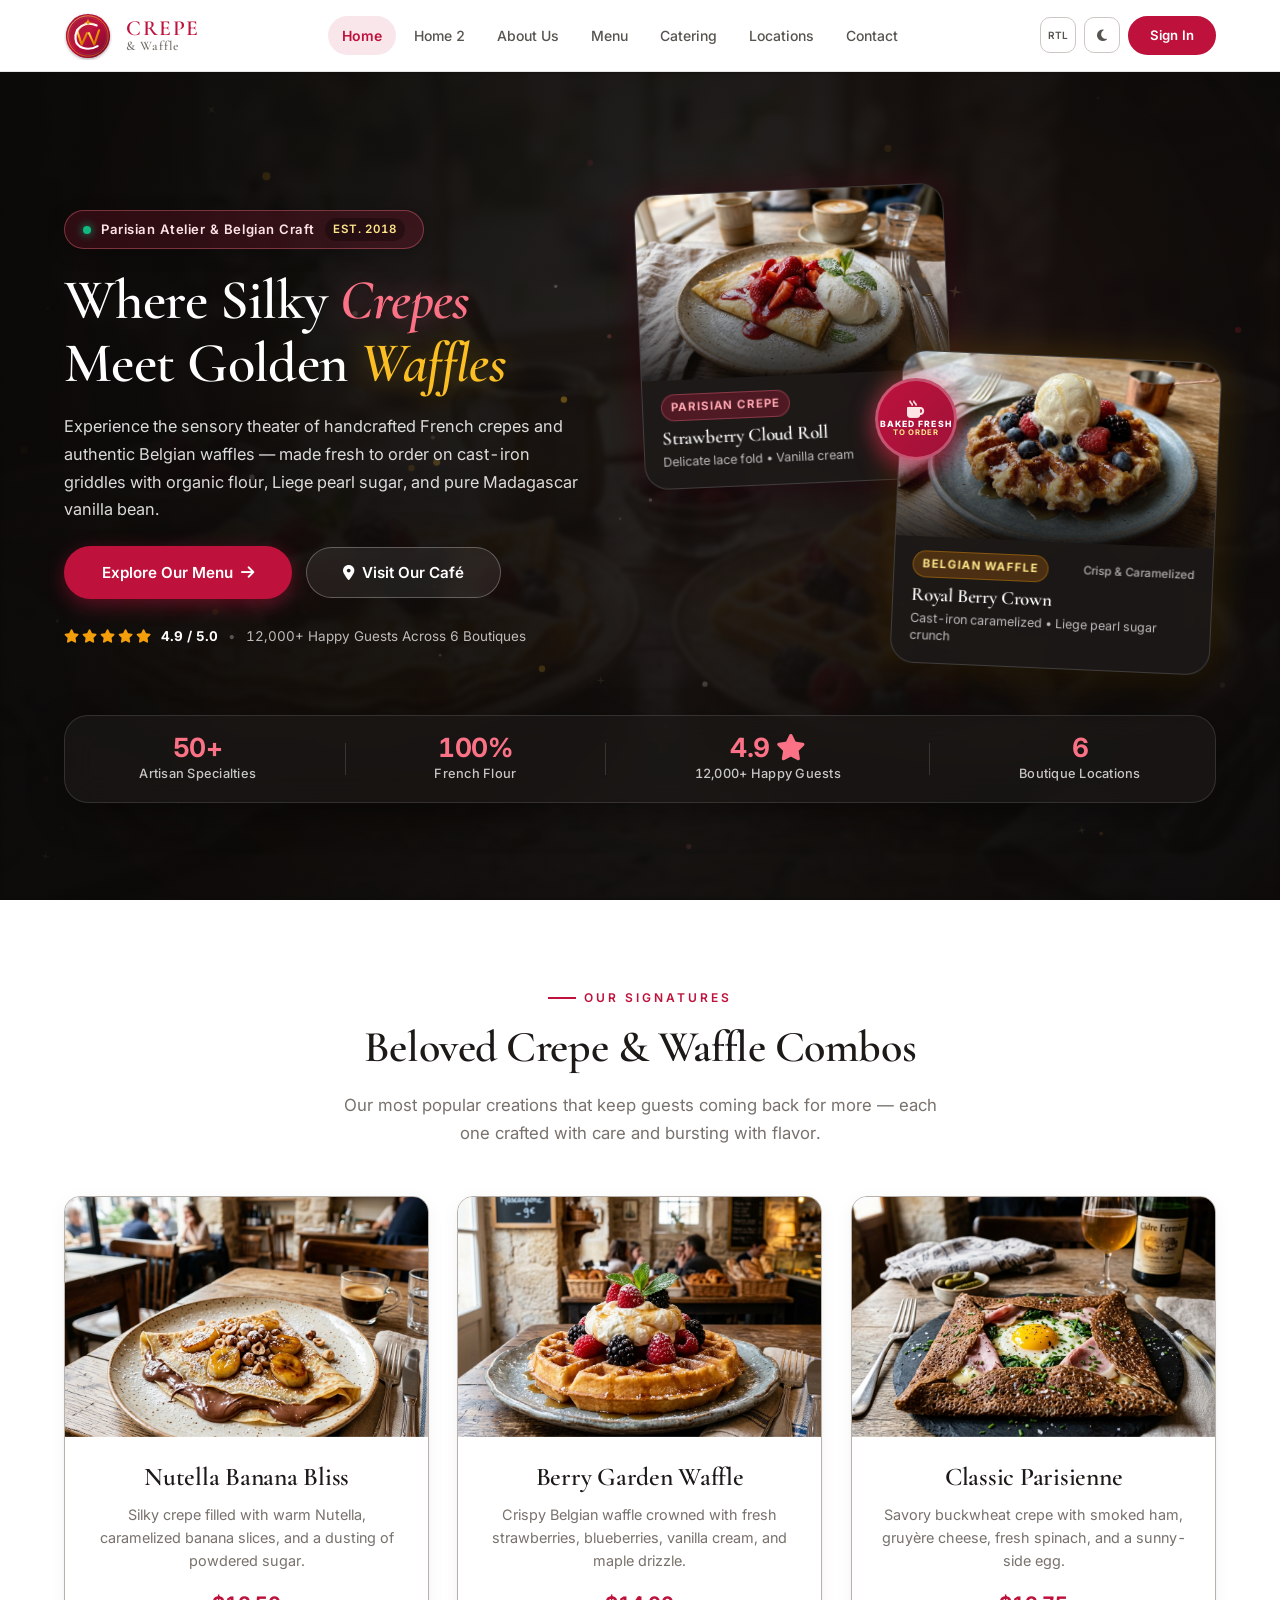
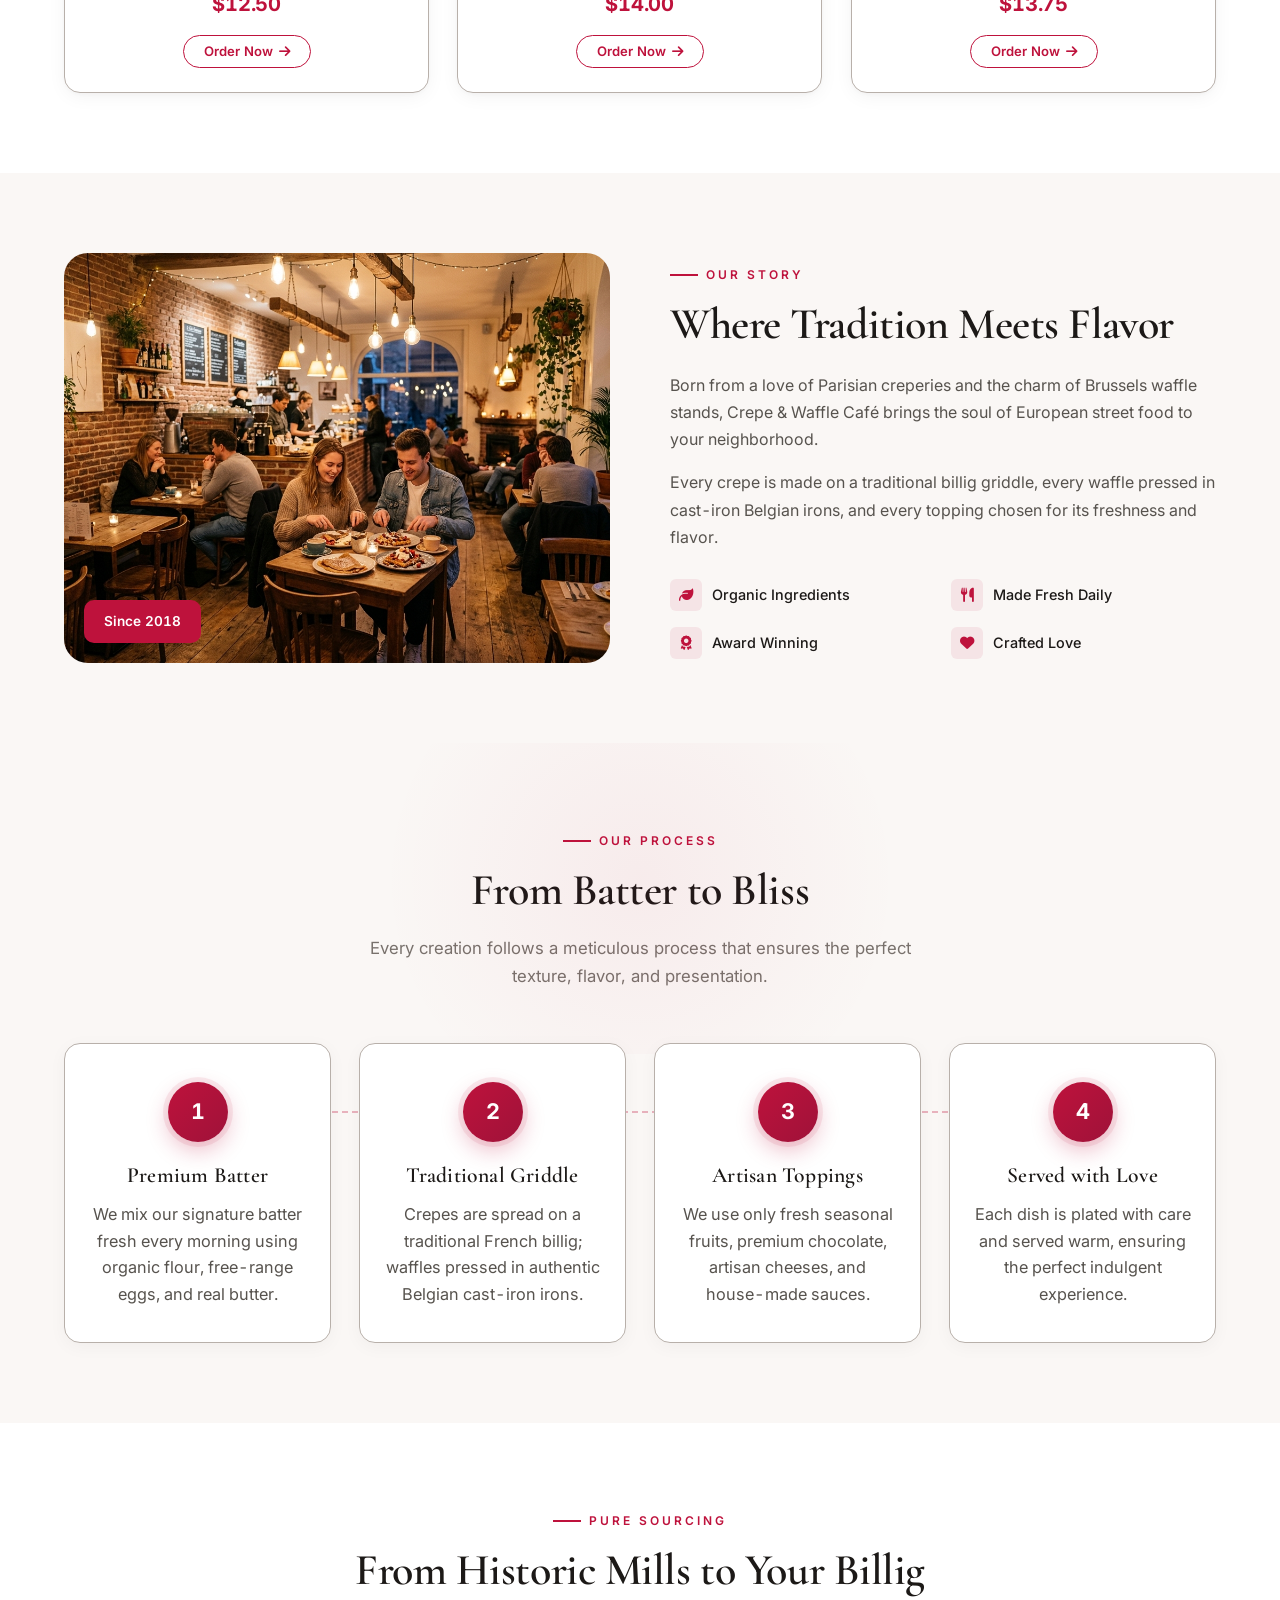
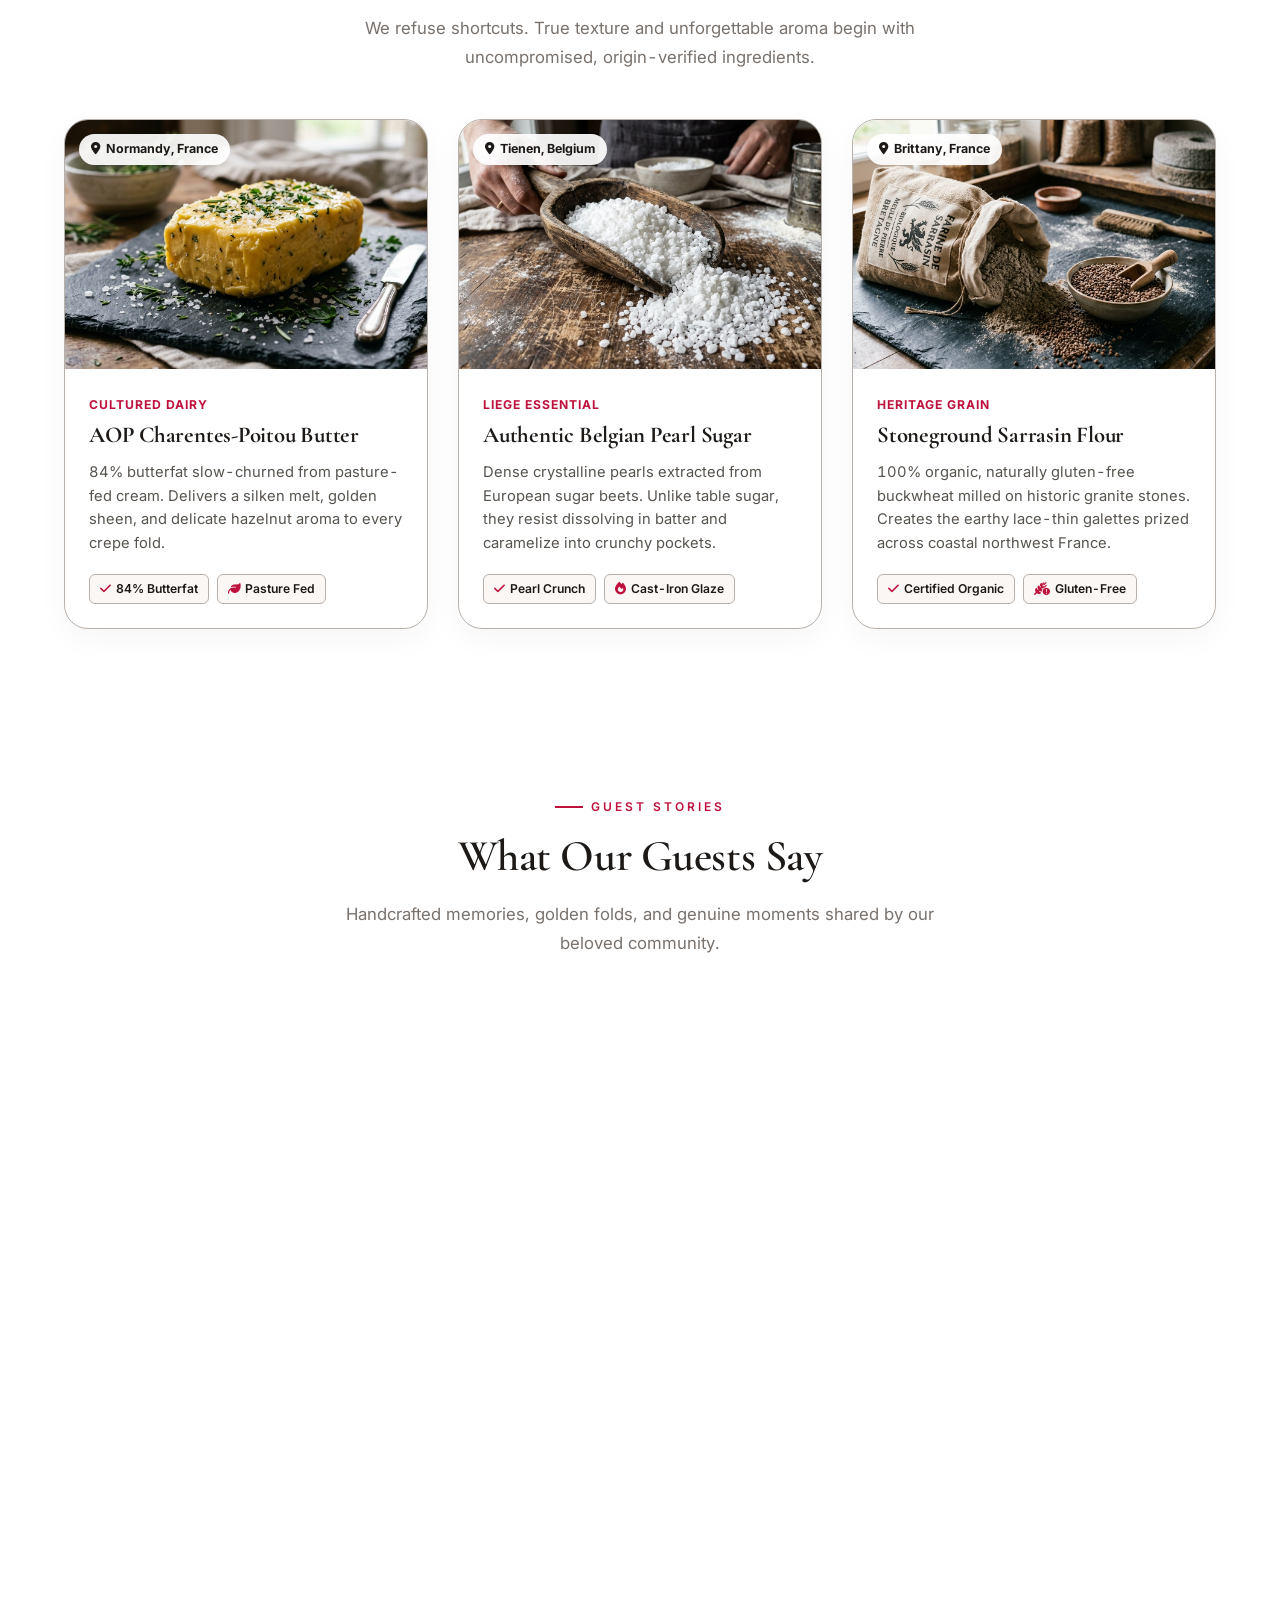
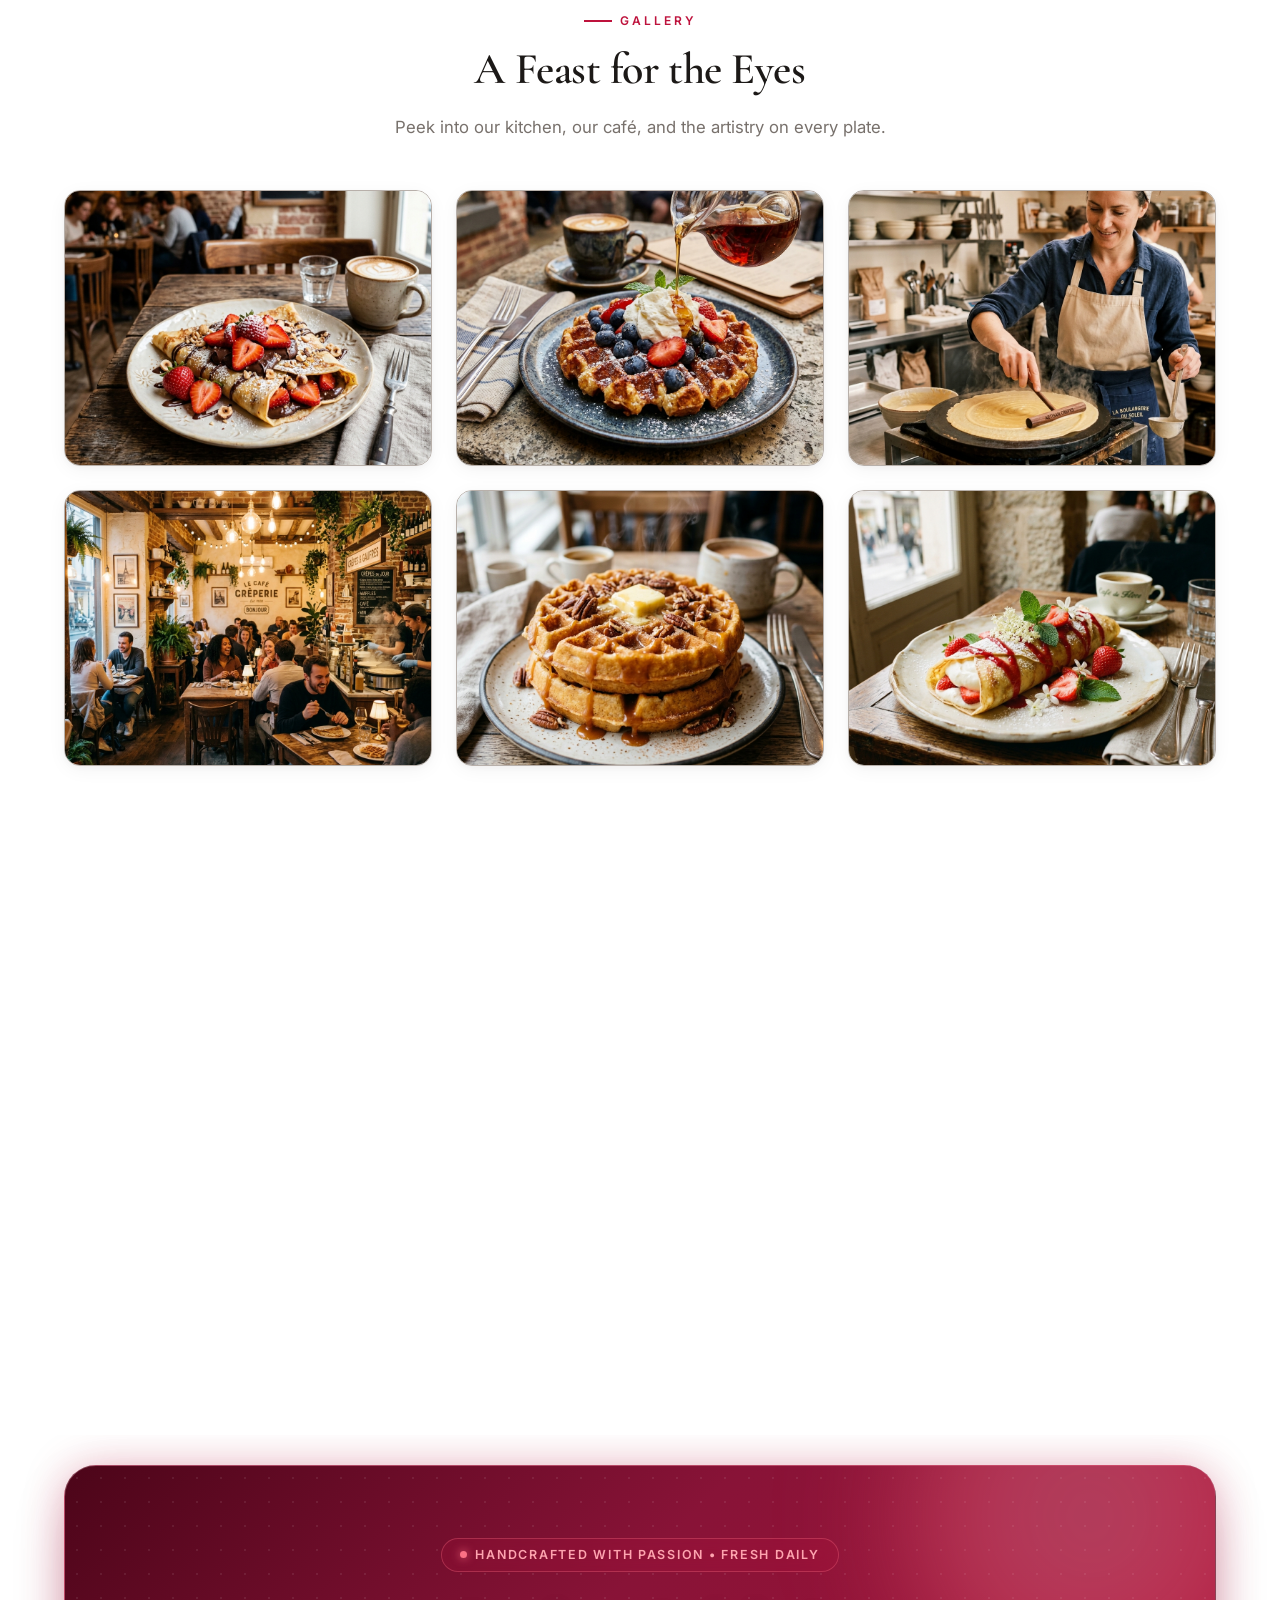
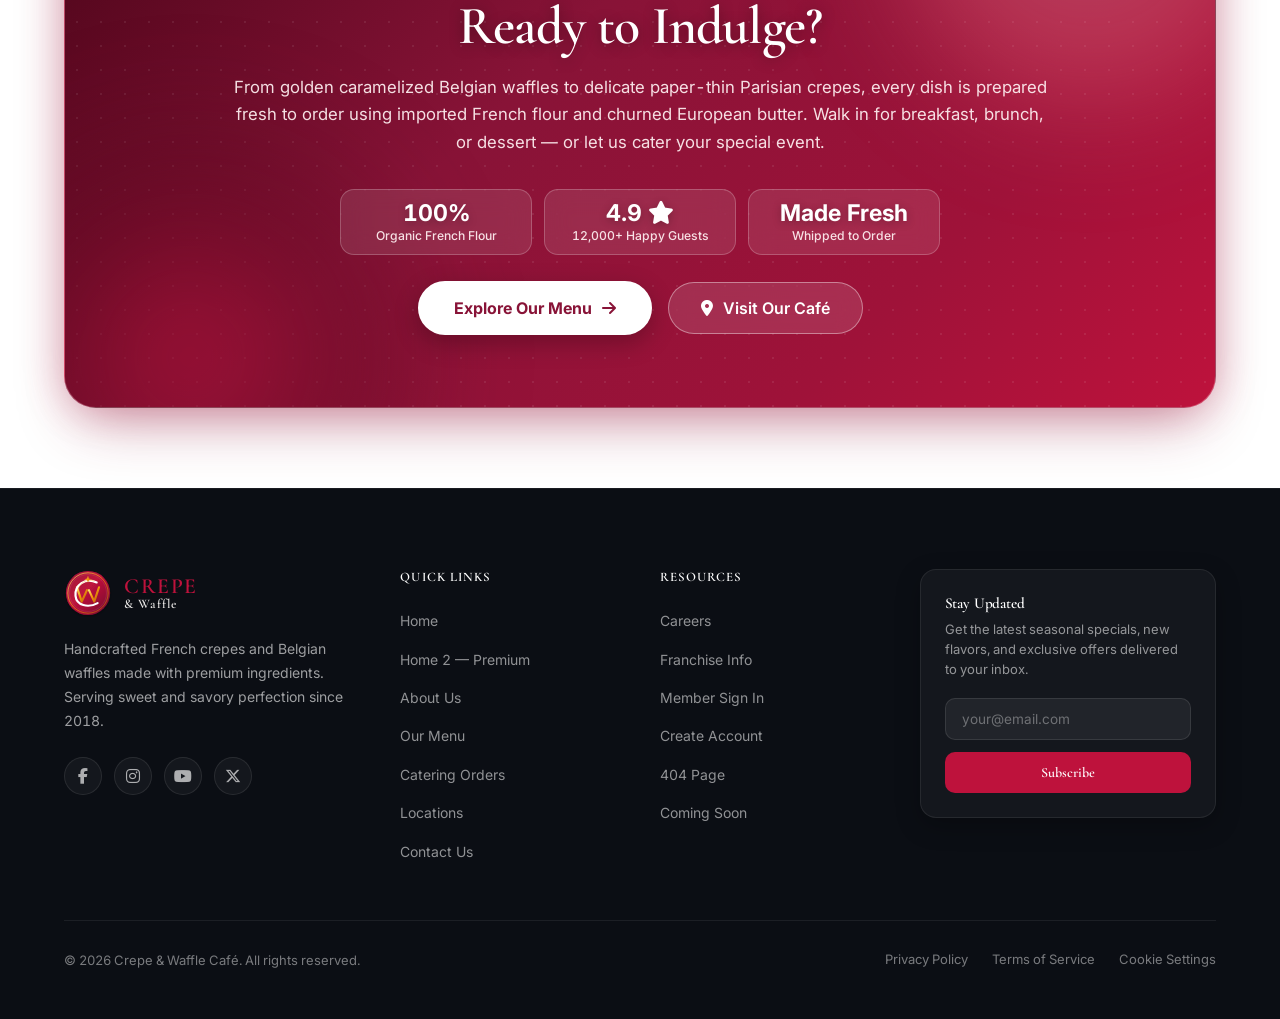
==== commit 68e1b3b6: "fix" ====
--- a/index.html
+++ b/index.html
@@ -81,7 +81,7 @@
                         <!-- Card 1: The French Crepe (Top Left) -->
                         <div class="hero-dish-card card-crepe">
                             <div class="dish-card-media">
-                                <img src="assets/images/crepe-strawberry.jpg" alt="Strawberry French Crepe with Chantilly Cream" loading="eager">
+                                <img src="assets/images/home-signature-strawberry-crepe.jpg" alt="Strawberry French Crepe with Chantilly Cream" loading="eager">
                                 <div class="dish-card-glow"></div>
                             </div>
                             <div class="dish-card-meta">
@@ -96,7 +96,7 @@
                         <!-- Card 2: The Belgian Waffle (Overlapping Bottom Right) -->
                         <div class="hero-dish-card card-waffle">
                             <div class="dish-card-media">
-                                <img src="assets/images/belgian-waffle-berry.jpg" alt="Artisan Belgian Liege Waffle with Berries and Cream" loading="eager">
+                                <img src="assets/images/home-signature-berry-waffle.jpg" alt="Artisan Belgian Liege Waffle with Berries and Cream" loading="eager">
                                 <div class="dish-card-glow"></div>
                             </div>
                             <div class="dish-card-meta">
